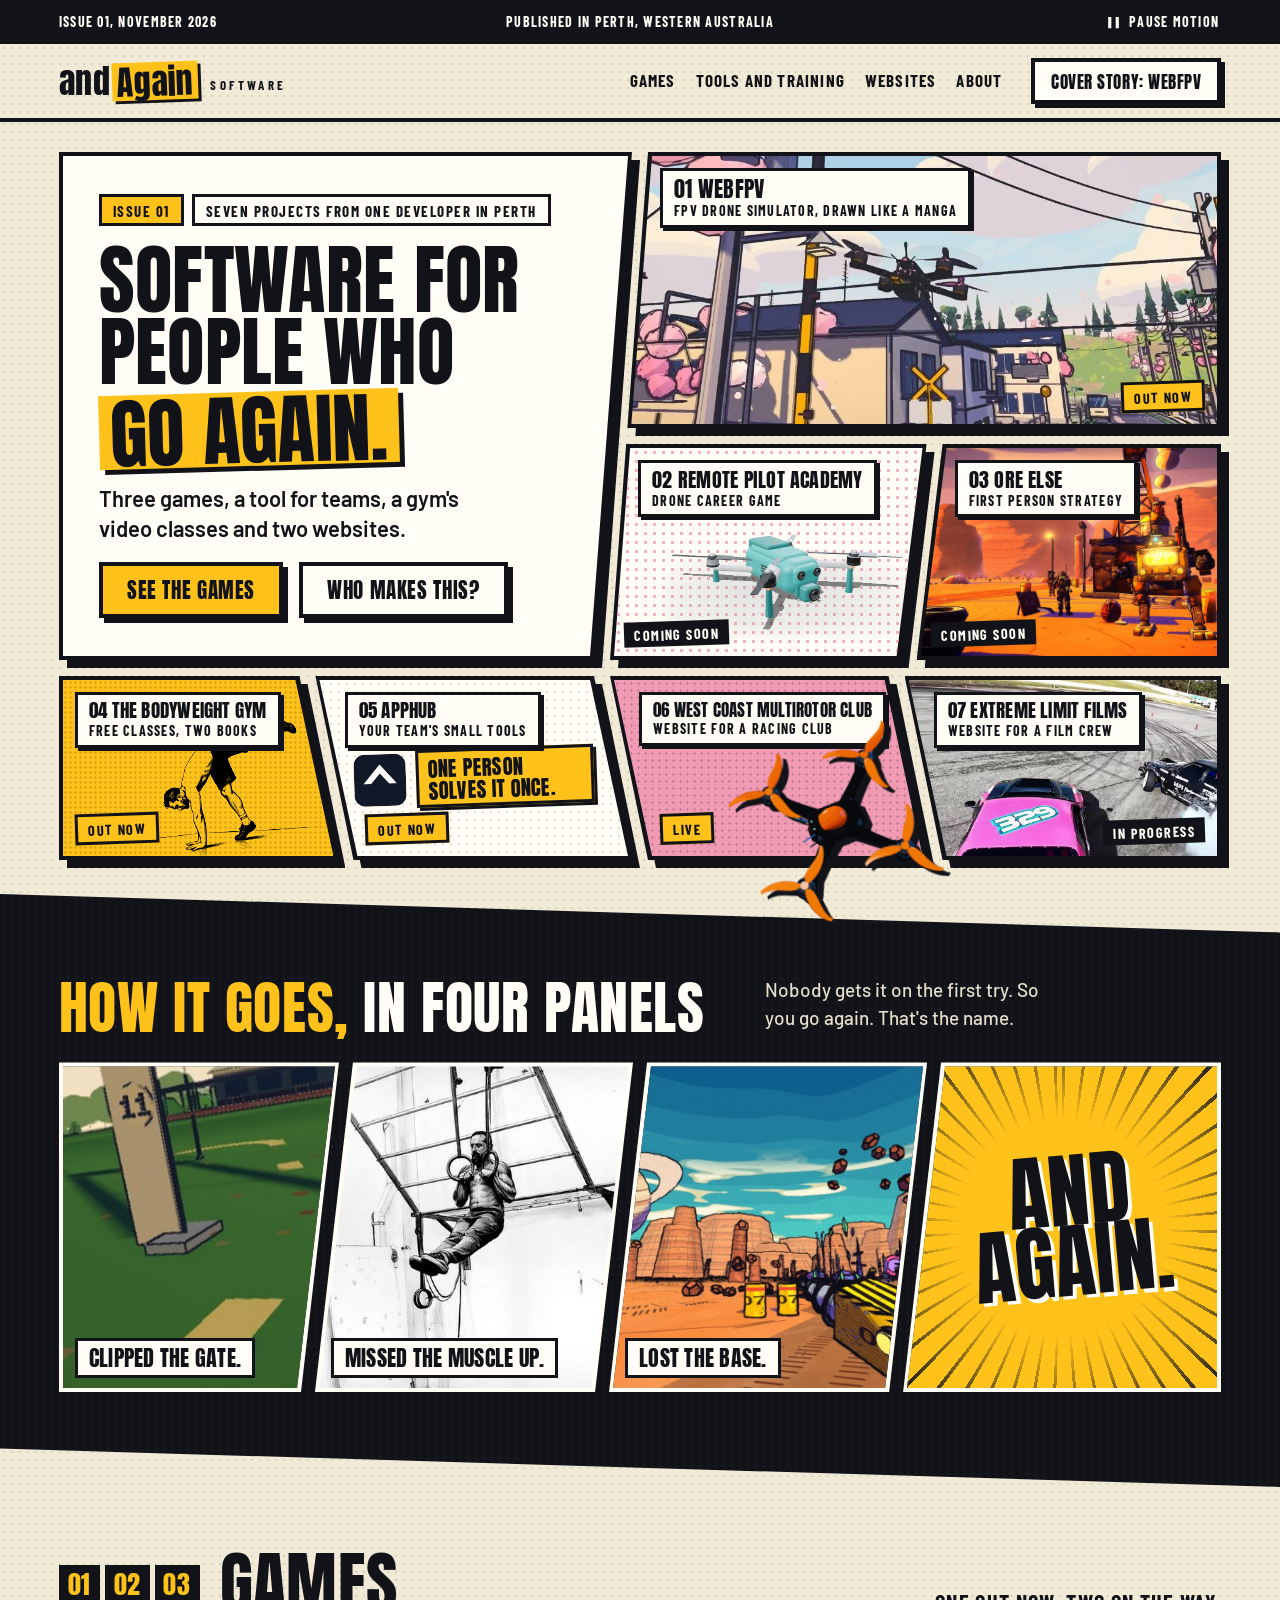
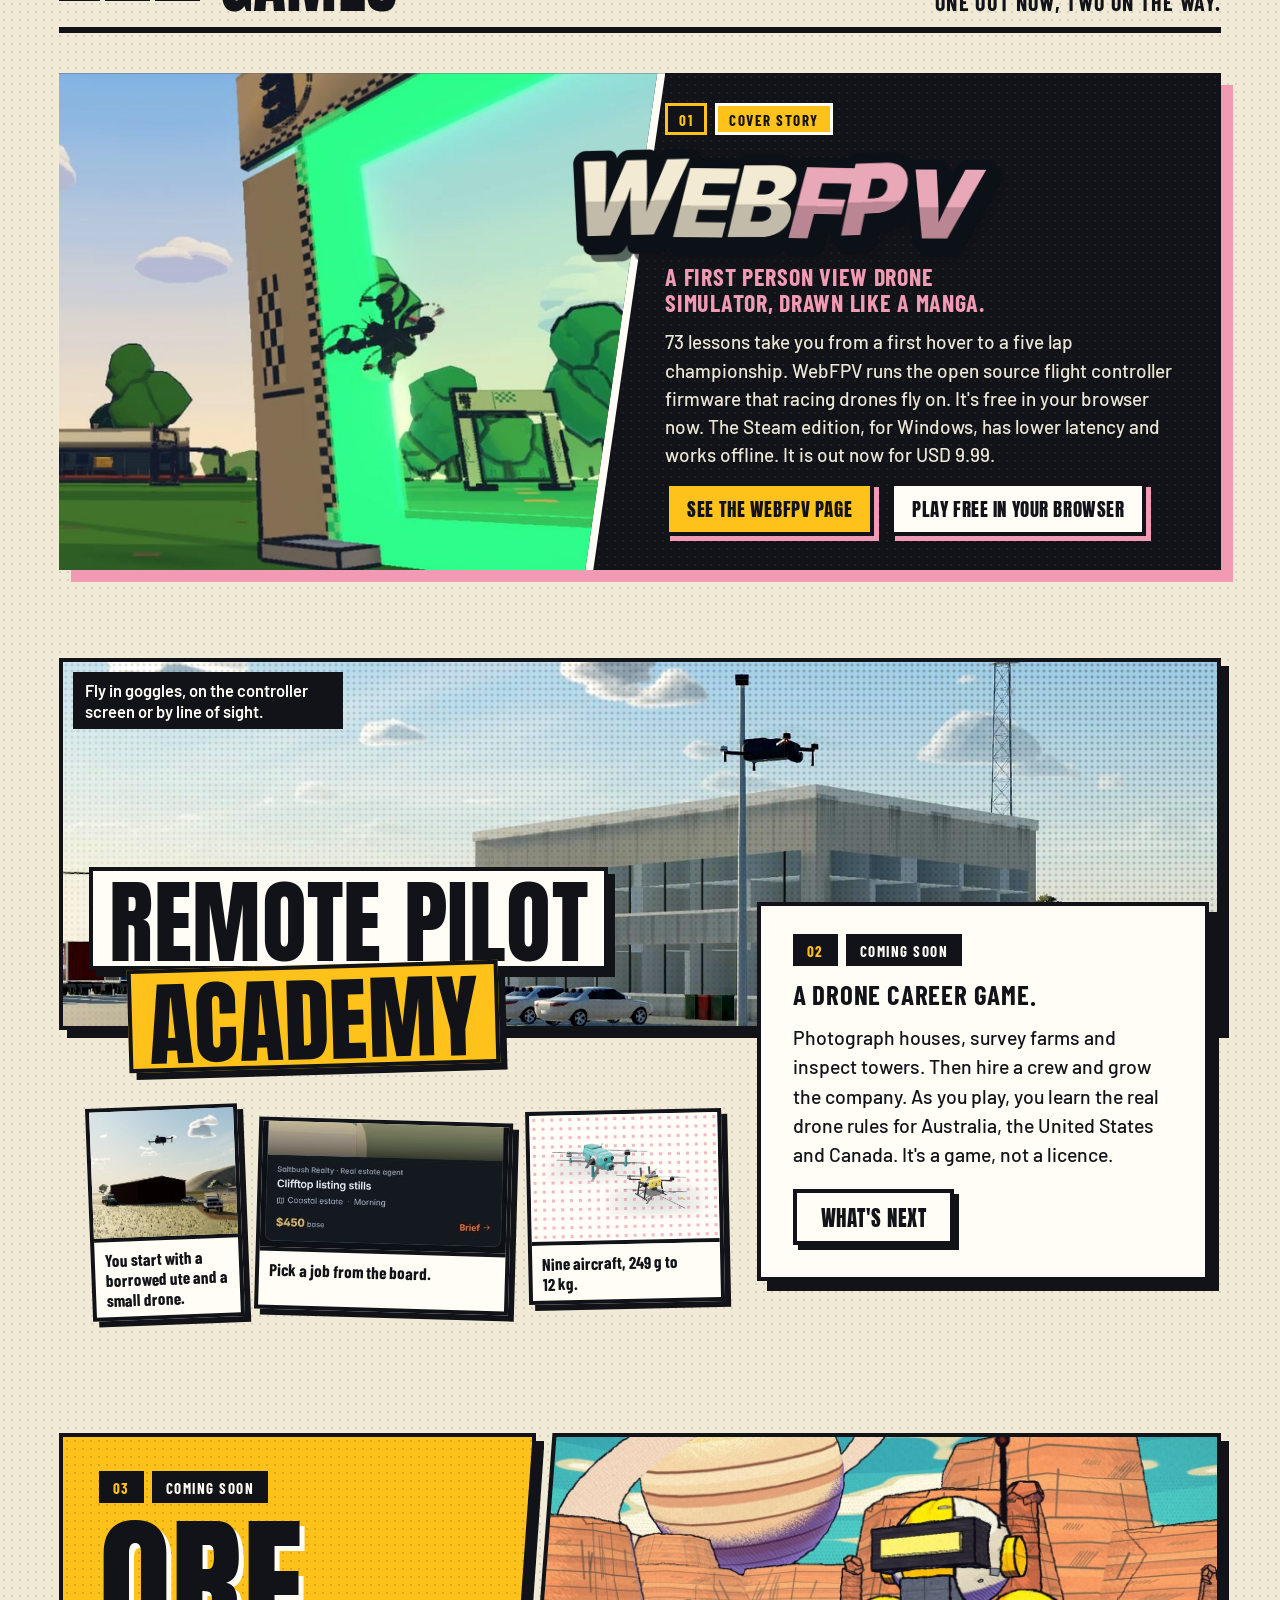
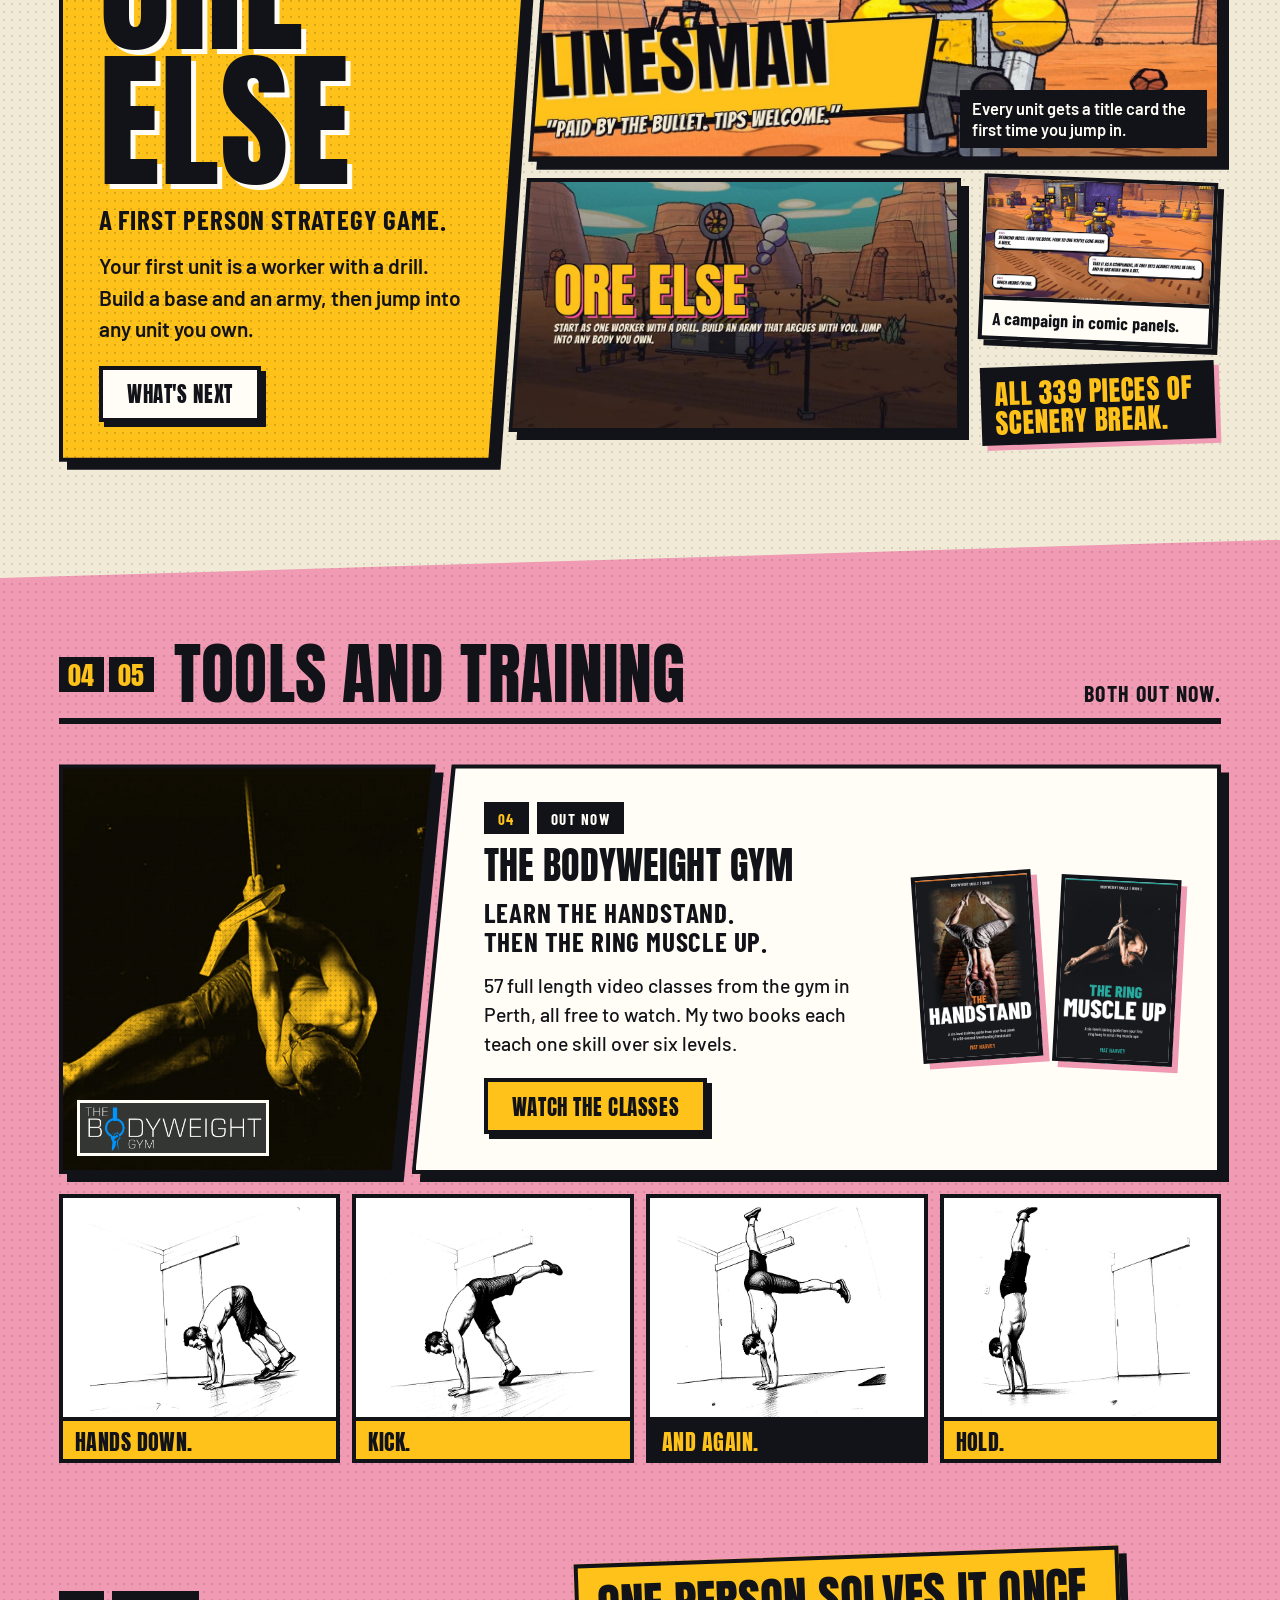
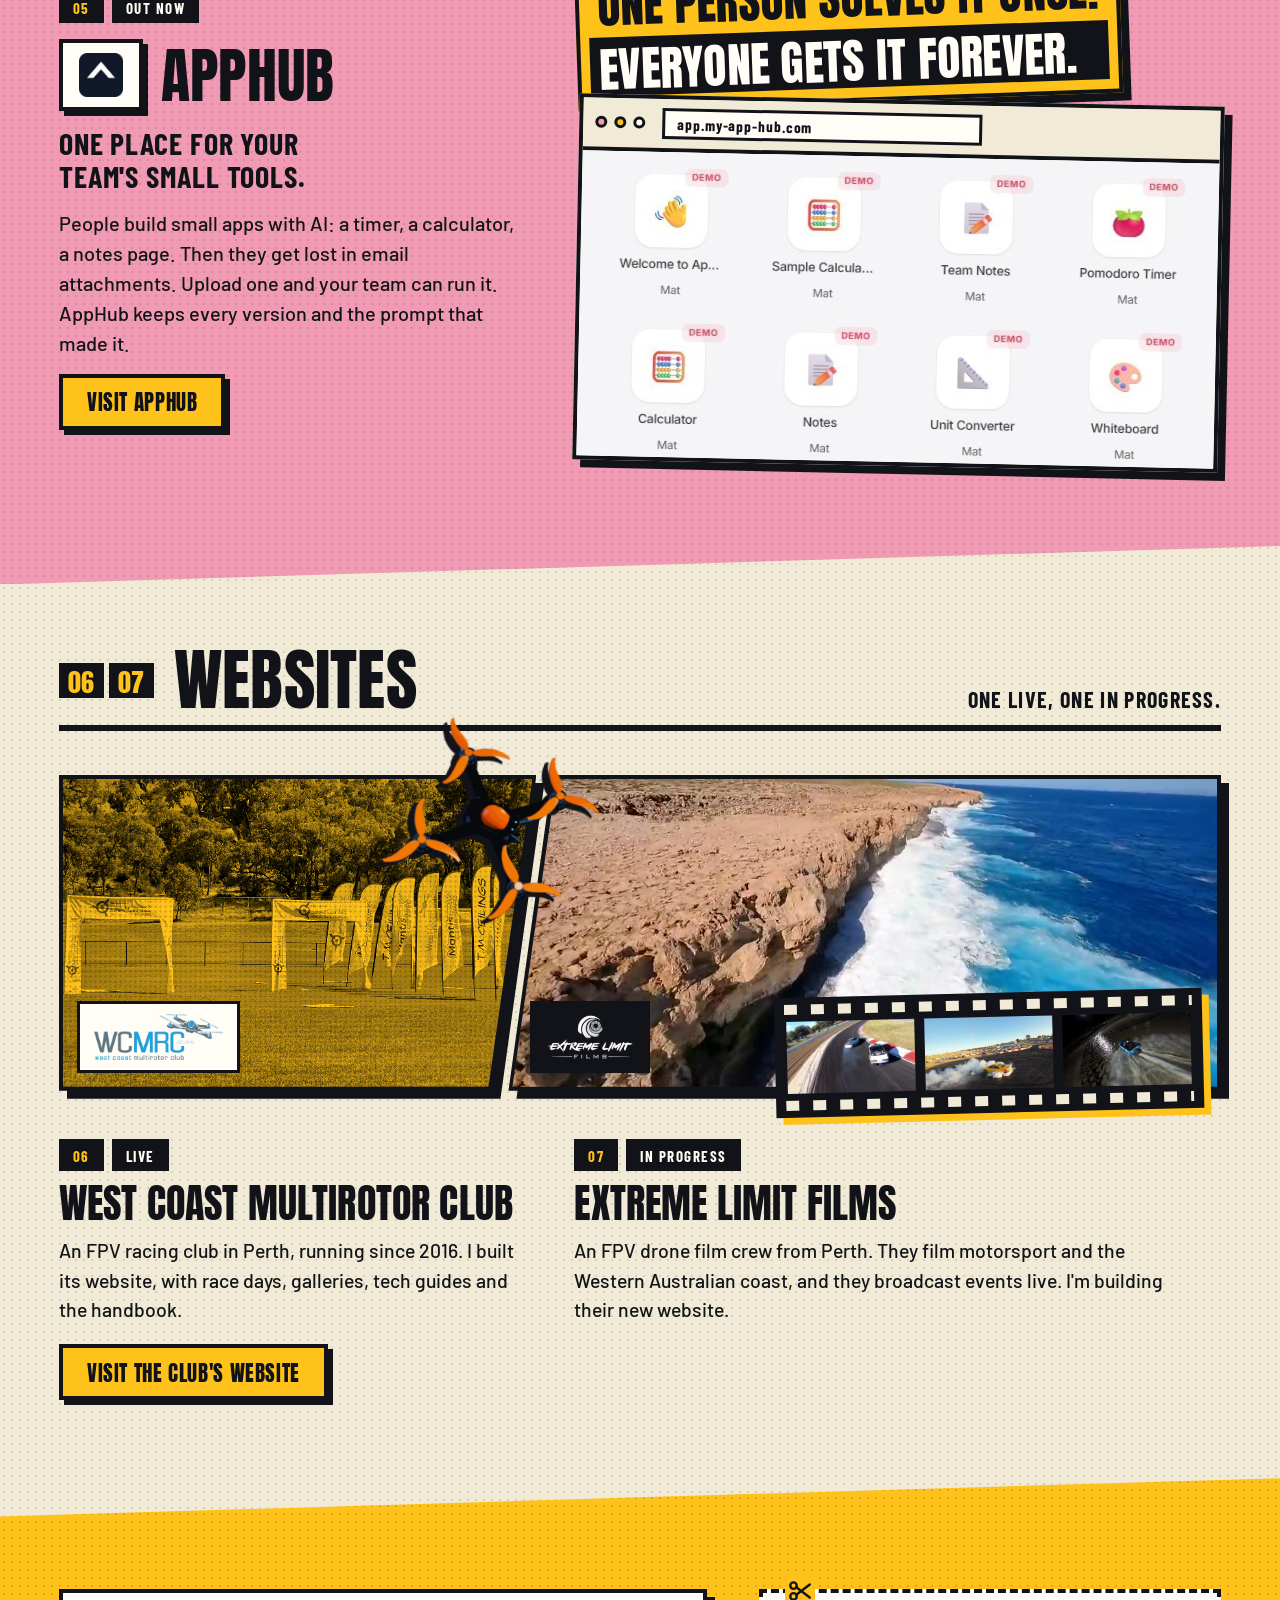
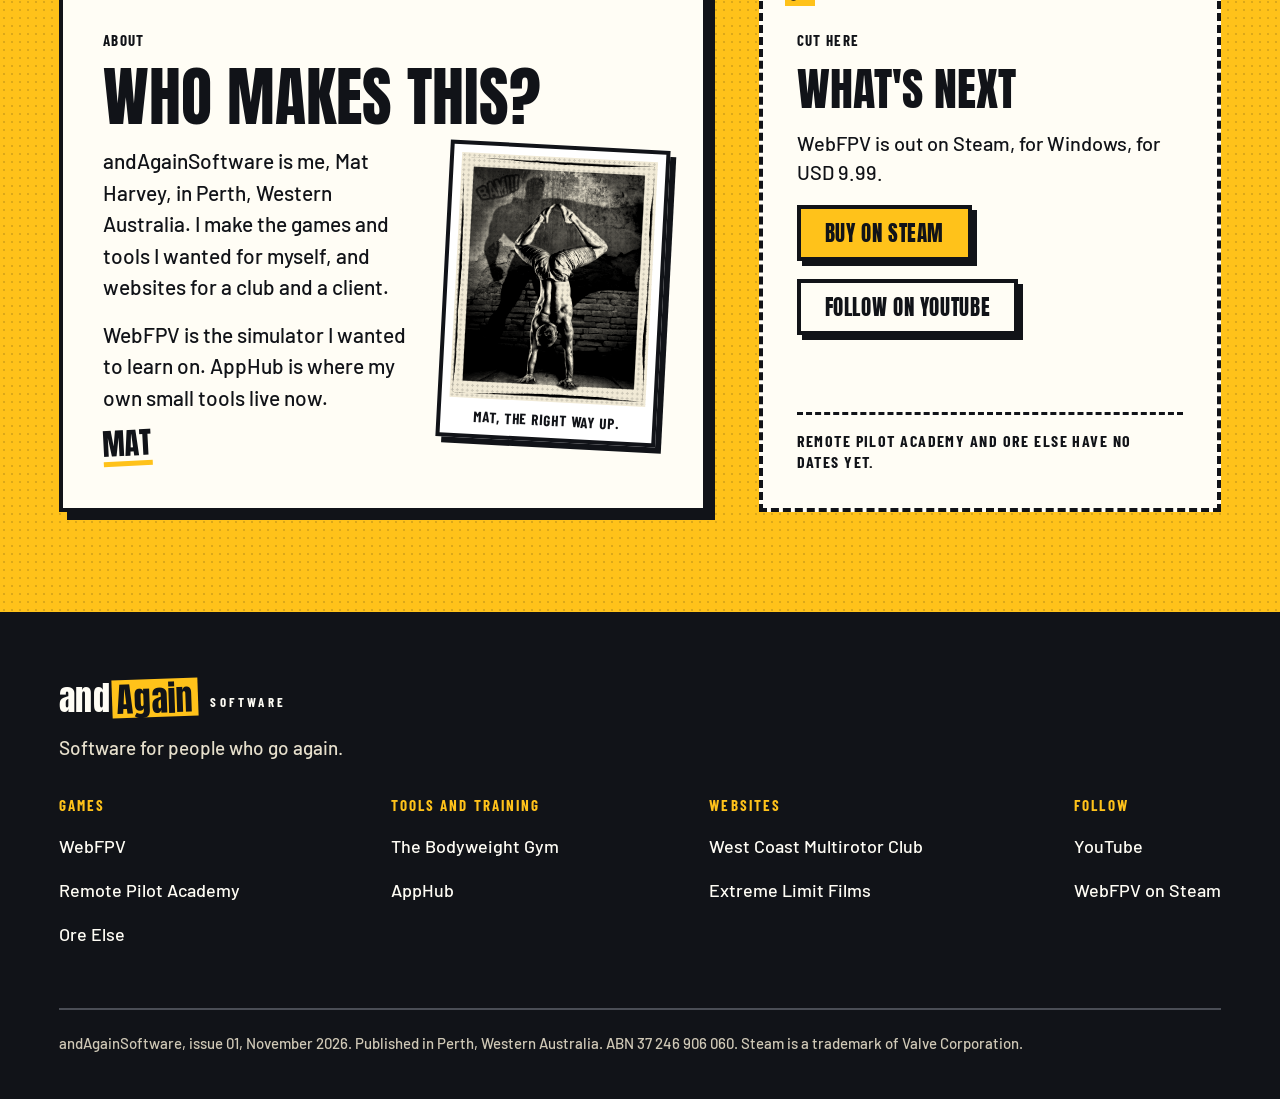
==== index.html @ c6b1ab49 "Build the publisher site: home and WebFPV pages Plain static HTML, CSS and JavaScript with no build " ====
<!doctype html>
<html lang="en-AU">
<head>
<meta charset="utf-8">
<meta name="viewport" content="width=device-width, initial-scale=1">
<title>andAgainSoftware: games, tools and websites from Perth</title>
<meta name="description" content="andAgainSoftware is Mat Harvey in Perth, Western Australia. Three games, a tool for teams, a gym's video classes and two websites. WebFPV is free in your browser and lands on Steam on 27 November.">
<meta name="theme-color" content="#111318">
<meta property="og:type" content="website">
<meta property="og:site_name" content="andAgainSoftware">
<meta property="og:title" content="andAgainSoftware: games, tools and websites from Perth">
<meta property="og:description" content="andAgainSoftware is Mat Harvey in Perth, Western Australia. Three games, a tool for teams, a gym's video classes and two websites. WebFPV is free in your browser and lands on Steam on 27 November.">
<meta property="og:url" content="https://mathew-harvey.github.io/andAgainSoftware/">
<meta property="og:image" content="https://mathew-harvey.github.io/andAgainSoftware/assets/og-home.jpg">
<meta name="twitter:card" content="summary_large_image">
<link rel="icon" href="favicon.png" type="image/png">
<link rel="apple-touch-icon" href="apple-touch-icon.png">
<link rel="preload" href="assets/fonts/anton-latin-400-normal.woff2" as="font" type="font/woff2" crossorigin>
<link rel="preload" href="assets/fonts/barlow-latin-500-normal.woff2" as="font" type="font/woff2" crossorigin>
<link rel="stylesheet" href="assets/css/fonts.css">
<link rel="stylesheet" href="assets/css/home.css">
</head>
<body>
<a class="skip" href="#main">Skip to the content</a>
<div class="ag" id="top" data-site>

<div class="ts">
  <div class="w ts-in">
    <span class="lab">Issue 01, November 2026</span>
    <span class="lab ts-mid">Published in Perth, Western Australia</span>
    <button type="button" class="mo lab" data-act="motion">
      <span class="sw" data-when="playing">
        <svg viewBox="0 0 16 16" aria-hidden="true"><path d="M4 2v12M12 2v12" fill="none" stroke="currentColor" stroke-width="3.4"></path></svg>
        <span>Pause motion</span>
      </span>
      <span class="sw" data-when="pausedNow" hidden>
        <svg viewBox="0 0 16 16" aria-hidden="true"><path d="M4 2l10 6-10 6z" fill="currentColor"></path></svg>
        <span>Play motion</span>
      </span>
    </button>
  </div>
</div>

<header class="nv">
  <div class="w nv-in">
    <a class="mark" href="#top" aria-label="andAgainSoftware, home"><b>and<i>Again</i></b><span>Software</span></a>
    <nav class="nv-l" aria-label="Main">
      <a href="#games">Games</a>
      <a href="#tools">Tools and training</a>
      <a href="#sites">Websites</a>
      <a href="#about">About</a>
    </nav>
    <a class="btn sm wh nv-wf" href="webfpv/"><span>Cover story<span class="lg">: WebFPV</span></span></a>
    <a class="btn sm wh nv-all" href="#cover">All seven</a>
  </div>
</header>

<main id="main">
<section class="cv" id="cover" aria-label="This issue">
  <div class="w">
    <div class="cv-g">
      <div class="pan plate cut-r">
        <div class="pan-c"><div class="pan-m">
          <div class="chips"><span class="chip y">Issue 01</span><span class="chip"><span class="lg-only">Seven projects from one developer in Perth</span><span class="sm-only">Seven projects, one developer</span></span></div>
          <h1>Software for people who <span class="hl">go again.</span></h1>
          <p class="sub">Three games, a tool for teams, a gym's video classes and two websites.</p>
          <div class="btns">
            <a class="btn" href="#games">See the games</a>
            <a class="btn wh" href="#about">Who makes this?</a>
          </div>
        </div></div>
      </div>

      <a class="pan cv-wf cut-l" href="#webfpv">
        <span class="pan-c"><span class="pan-m">
          <img class="kb" src="assets/media/wf-cover-town.jpg" alt="">
        </span>
        <span class="cap"><b>01 WebFPV</b><small>FPV drone simulator, drawn like a manga</small></span>
        <span class="tag y" data-t="cvTag">Free now</span></span>
      </a>

      <a class="pan cv-rpa cut-r cd" href="#rpa">
        <span class="pan-c"><span class="pan-m">
          <img src="assets/media/rpa-teal.png" alt="">
        </span>
        <span class="cap"><b>02 Remote Pilot Academy</b><small>Drone career game</small></span>
        <span class="tag">Coming soon</span></span>
      </a>

      <a class="pan cv-ore cut-l cd" href="#ore">
        <span class="pan-c"><span class="pan-m">
          <img class="kb" src="assets/media/ore-menu0.jpg" alt="">
        </span>
        <span class="cap"><b>03 Ore Else</b><small>First person strategy</small></span>
        <span class="tag">Coming soon</span></span>
      </a>

      <a class="pan cv-bwg cut-r2 cd" href="#bwg">
        <span class="pan-c"><span class="pan-m duo">
          <img src="assets/media/bwg-hl-03.jpg" alt="">
        </span>
        <span class="cap"><b>04 The Bodyweight Gym</b><small>Free classes, two books</small></span>
        <span class="tag y">Out now</span></span>
      </a>

      <a class="pan cv-app cut-lr2 cd" href="#apphub">
        <span class="pan-c"><span class="pan-m">
          <span class="cv-ah"><img src="assets/media/apphub-mark.png" alt=""><b>One person solves it once.</b></span>
        </span>
        <span class="cap"><b>05 AppHub</b><small>Your team's small tools</small></span>
        <span class="tag y">Out now</span></span>
      </a>

      <a class="pan cv-wc cut-lr2 cd" href="#wcmrc">
        <span class="pan-c"><span class="pan-m flat">
          <img src="assets/media/wcmrc-quad-cut.png" alt="">
        </span>
        <span class="cap"><b>06 West Coast Multirotor Club</b><small>Website for a racing club</small></span>
        <span class="tag y">Live</span></span>
        <img class="cv-pop" src="assets/media/wcmrc-quad-cut.png" alt="">
      </a>

      <a class="pan cv-elf cut-l2 cd" href="#elf">
        <span class="pan-c"><span class="pan-m">
          <img class="kb" src="assets/media/elf-d1wa.jpg" alt="" loading="lazy">
        </span>
        <span class="cap"><b>07 Extreme Limit Films</b><small>Website for a film crew</small></span>
        <span class="tag">In progress</span></span>
      </a>
    </div>
  </div>
</section>

<section class="aa band" aria-labelledby="h-again">
  <div class="w">
    <div class="aa-top">
      <h2 class="aa-h" id="h-again">How it goes, <small>in four panels</small></h2>
      <p>Nobody gets it on the first try. So you go again. That's the name.</p>
    </div>
    <div class="aa-g">
      <div class="pan cut-r"><span class="pan-c"><span class="pan-m"><img src="assets/media/wf-clip-gate.jpg" alt="A race gate post in WebFPV, seen from close up" loading="lazy"></span><span class="cap"><b>Clipped the gate.</b></span></span></div>
      <div class="pan cut-lr"><span class="pan-c"><span class="pan-m skc"><img src="assets/media/bwg-sk-ringmu2.jpg" alt="Pencil sketch of a man hanging low on gymnastic rings, short of the top of a muscle up" loading="lazy"></span><span class="cap"><b>Missed the muscle up.</b></span></span></div>
      <div class="pan cut-lr"><span class="pan-c"><span class="pan-m"><img src="assets/media/ore-collapse.jpg" alt="A tower breaking apart in Ore Else" loading="lazy"></span><span class="cap"><b>Lost the base.</b></span></span></div>
      <div class="pan cut-l"><span class="pan-c"><span class="pan-m"><span class="aa-big"><b>And<br>again.</b></span></span></span></div>
    </div>
  </div>
</section>

<section class="sec" aria-labelledby="h-games">
  <div class="w">
    <header class="sh" id="games">
      <span class="sh-n" aria-hidden="true"><i>01</i><i>02</i><i>03</i></span>
      <h2 id="h-games">Games</h2>
      <p>One out now, two on the way.</p>
    </header>

    <article class="wfp" id="webfpv">
      <div class="wfp-a">
        <div class="wfp-m">
          <video src="assets/media/wf-race2.mp4" poster="assets/media/wf-race2-poster.jpg" muted loop playsinline preload="none" aria-label="WebFPV footage: a quad races across a grass track and through a lit gate"></video>
        </div>
      </div>
      <div class="wfp-t">
        <div class="chips"><span class="chip n">01</span><span class="chip y">Cover story</span></div>
        <h3><img class="wf-lg" src="assets/media/wf-logo.png" alt="WebFPV"></h3>
        <p class="big">A first person view drone simulator, drawn like a manga.</p>
        <p>73&nbsp;lessons take you from a first hover to a five lap championship. WebFPV runs the open source flight controller firmware that racing drones fly on. It's free in your browser now. <span data-t="wfSteamLine">The Steam edition, for Windows, has lower latency and works offline. It comes out on 27&nbsp;November for USD&nbsp;9.99.</span></p>
        <div class="btns">
          <a class="btn" href="webfpv/">See the WebFPV page</a>
          <a class="btn wh" href="https://webfpv.org/" target="_blank" rel="noopener">Play free in your browser</a>
        </div>
      </div>
    </article>

    <article class="rp" id="rpa">
      <div class="pan rp-l"><span class="pan-c"><span class="pan-m"><img src="assets/media/rpa-site-lead.jpg" alt="Remote Pilot Academy: a drone hovers above a two storey depot, a row of parked cars and a line of shipping containers" loading="lazy"></span>
        <span class="say up w1">Fly in goggles, on the controller screen or by line of sight.</span></span>
        <h3 class="rp-n"><span>Remote Pilot</span> <span>Academy</span></h3>
      </div>
      <div class="rp-r">
        <div class="tpb">
          <div class="chips"><span class="chip n">02</span><span class="chip k">Coming soon</span></div>
          <p class="big">A drone career game.</p>
          <p>Photograph houses, survey farms and inspect towers. Then hire a crew and grow the company. As you play, you learn the real drone rules for Australia, the United States and Canada. It's a game, not a licence.</p>
          <div class="btns"><a class="btn wh" href="#next">What's next</a></div>
        </div>
        <div class="pols">
          <figure class="pol"><img src="assets/media/rpa-farm-p.jpg" alt="A small drone flies over a paddock towards a shed, a tractor and two utes" loading="lazy"><figcaption>You start with a borrowed ute and a small drone.</figcaption></figure>
          <figure class="pol wd"><img src="assets/media/rpa-job1.jpg" alt="A job card: clifftop listing stills for a real estate agent, 450 dollars" loading="lazy"><figcaption>Pick a job from the board.</figcaption></figure>
          <figure class="pol hg"><img src="assets/media/rpa-hangar.png" alt="Two of the game's aircraft: a small teal quad and a yellow wash quad" loading="lazy"><figcaption>Nine aircraft, 249&nbsp;g to 12&nbsp;kg.</figcaption></figure>
        </div>
      </div>
    </article>

    <article class="oe" id="ore">
      <div class="pan tp cut-r oe-n"><div class="pan-c"><div class="pan-m">
        <div class="chips"><span class="chip n">03</span><span class="chip k">Coming soon</span></div>
        <h3 class="nm"><span>Ore</span> <span>Else</span></h3>
        <p class="big">A first person strategy game.</p>
        <p>Your first unit is a worker with a drill. Build a base and an army, then jump into any unit you own.</p>
        <div class="btns"><a class="btn wh" href="#next">What's next</a></div>
      </div></div></div>
      <div class="oe-m">
        <div class="pan oe-l"><span class="pan-c"><span class="pan-m"><img src="assets/media/ore-linesman.jpg" alt="A title card for a unit called the Linesman: a yellow robot with a rifle. The card reads: paid by the bullet, tips welcome" loading="lazy"></span>
          <span class="say br w2">Every unit gets a title card the first time you jump in.</span></span></div>
        <div class="pan oe-v"><span class="pan-c"><span class="pan-m"><video src="assets/media/ore-loop.mp4" poster="assets/media/ore-loop-poster.jpg" muted loop playsinline preload="none" aria-label="Ore Else footage: a worker with a drill, a base under attack and a first person fight"></video></span></span></div>
        <div class="oe-x">
          <figure class="pol oe-p"><img src="assets/media/ore-story-c.jpg" alt="A story panel from Ore Else: two miners trade jokes in speech bubbles" loading="lazy"><figcaption>A campaign in comic panels.</figcaption></figure>
          <p class="oe-k">All 339 pieces of scenery break.</p>
        </div>
      </div>
    </article>
  </div>
</section>

<section class="sec pk band rv" aria-labelledby="h-tools">
  <div class="w">
    <header class="sh" id="tools">
      <span class="sh-n" aria-hidden="true"><i>04</i><i>05</i></span>
      <h2 id="h-tools">Tools and training</h2>
      <p>Both out now.</p>
    </header>

    <article class="sp bwg" id="bwg">
      <figure class="pan sp-a cut-r"><span class="pan-c"><span class="pan-m duo"><img src="assets/media/bwg-rope.jpg" alt="Mat Harvey upside down on a climbing rope, in black and white" loading="lazy"></span><span class="lgo raw"><img src="assets/media/bwg-logo.png" alt="The Bodyweight Gym logo"></span></span></figure>
      <div class="pan tp sp-b cut-l"><div class="pan-c"><div class="pan-m">
        <div class="tp-1">
          <div class="chips"><span class="chip n">04</span><span class="chip k">Out now</span></div>
          <h3 class="nm">The&nbsp;Bodyweight&nbsp;Gym</h3>
          <p class="big">Learn the handstand. Then the ring muscle up.</p>
          <p>57 full length video classes from the gym in Perth, all free to watch. My two books each teach one skill over six&nbsp;levels.</p>
          <div class="btns"><a class="btn" href="https://thebodyweightgym.org/" target="_blank" rel="noopener">Watch the classes</a></div>
        </div>
        <div class="tp-2">
          <span class="books">
            <img src="assets/media/bwg-book-hs.jpg" alt="Book cover: The Handstand, by Mat Harvey" loading="lazy">
            <img src="assets/media/bwg-book-mu.jpg" alt="Book cover: The Ring Muscle Up, by Mat Harvey" loading="lazy">
          </span>
        </div>
      </div></div></div>
      <div class="sk4 sp-c">
          <figure class="sk"><img src="assets/media/bwg-hl-01.jpg" alt="Pencil sketch: hands on the floor, ready to kick up" loading="lazy"><figcaption>Hands down.</figcaption></figure>
          <figure class="sk"><img src="assets/media/bwg-hl-03.jpg" alt="Pencil sketch: one leg kicks up" loading="lazy"><figcaption>Kick.</figcaption></figure>
          <figure class="sk"><img src="assets/media/bwg-hl-02.jpg" alt="Pencil sketch: nearly vertical, legs split" loading="lazy"><figcaption>And again.</figcaption></figure>
          <figure class="sk"><img src="assets/media/bwg-hl-04.jpg" alt="Pencil sketch: a straight handstand" loading="lazy"><figcaption>Hold.</figcaption></figure>
      </div>
    </article>

    <article class="ah2" id="apphub">
      <div class="ah2-t">
        <div class="chips"><span class="chip n">05</span><span class="chip k">Out now</span></div>
        <div class="nmrow"><span class="logo-w"><img src="assets/media/apphub-mark.png" alt=""></span><h3 class="nm">AppHub</h3></div>
        <p class="big">One place for your team's small tools.</p>
        <p>People build small apps with AI: a timer, a calculator, a notes page. Then they get lost in email attachments. Upload one and your team can run it. AppHub keeps every version and the prompt that made it.</p>
        <div class="btns"><a class="btn" href="https://my-app-hub.com/" target="_blank" rel="noopener">Visit AppHub</a></div>
      </div>
      <div class="ah2-a">
        <p class="brw-n"><span>One person solves it once.</span> <span>Everyone gets it forever.</span></p>
        <div class="brw">
          <div class="brw-bar" aria-hidden="true"><i></i><i></i><i></i><span>app.my-app-hub.com</span></div>
          <div class="brw-v"><img src="assets/media/apphub-grid8.jpg" alt="Eight AppHub demo apps, among them Team Notes, Pomodoro Timer, Calculator, Unit Converter and Whiteboard" loading="lazy"></div>
        </div>
      </div>
    </article>
  </div>
</section>

<section class="sec" aria-labelledby="h-sites">
  <div class="w">
    <header class="sh" id="sites">
      <span class="sh-n" aria-hidden="true"><i>06</i><i>07</i></span>
      <h2 id="h-sites">Websites</h2>
      <p>One live, one in progress.</p>
    </header>
    <div class="ws">
      <article class="ws-c" id="wcmrc">
        <div class="pan ws-ph cut-r"><span class="pan-c"><span class="pan-m duo"><img src="assets/media/wcmrc-gates.jpg" alt="Race gates and flags set up on the club's field" loading="lazy"></span>
          <span class="lgo"><img src="assets/media/wcmrc-logo.png" alt=""></span></span>
          <img class="ws-q" src="assets/media/wcmrc-quad-cut.png" alt="" loading="lazy">
        </div>
        <div class="chips"><span class="chip n">06</span><span class="chip k">Live</span></div>
        <h3 class="nm">West Coast Multirotor Club</h3>
        <p>An FPV racing club in Perth, running since 2016. I built its website, with race days, galleries, tech guides and the handbook.</p>
        <div class="btns"><a class="btn" href="https://westcoastmultirotors.com.au/" target="_blank" rel="noopener">Visit the club's website</a></div>
      </article>

      <article class="ws-e" id="elf">
        <div class="pan ws-lb cut-l"><span class="pan-c"><span class="pan-m"><video src="assets/media/elf-coast.mp4" poster="assets/media/elf-coast-poster.jpg" muted loop playsinline preload="none" aria-label="Drone film by Extreme Limit Films: cliffs and surf on the Western Australian coast"></video></span>
          <span class="lgo dk"><img src="assets/media/elf-logo.png" alt=""></span></span></div>
        <div class="reel">
          <img src="assets/media/elf-hero-drift.jpg" alt="Two drift cars sideways on a circuit, filmed from a drone" loading="lazy">
          <img src="assets/media/elf-skidfest.jpg" alt="A yellow car in a cloud of burnout smoke, filmed from a drone" loading="lazy">
          <img src="assets/media/elf-kraken.jpg" alt="A jet sprint boat in a tight channel" loading="lazy">
        </div>
        <div class="ws-et">
          <div>
            <div class="chips"><span class="chip n">07</span><span class="chip k">In progress</span></div>
            <h3 class="nm">Extreme Limit Films</h3>
          </div>
          <p>An FPV drone film crew from Perth. They film motorsport and the Western Australian coast, and they broadcast events live. I'm building their new website.</p>
        </div>
      </article>
    </div>
  </div>
</section>

<section class="lt" aria-labelledby="h-about">
  <div class="w lt-g" id="about" style="scroll-margin-top: 100px">
    <div class="box letter">
      <span class="lab">About</span>
      <h2 id="h-about">Who makes this?</h2>
      <div class="letter-t">
        <p>andAgainSoftware is me, Mat Harvey, in Perth, Western Australia. I make the games and tools I wanted for myself, and websites for a club and a client.</p>
        <p>WebFPV is the simulator I wanted to learn on. AppHub is where my own small tools live now.</p>
        <span class="sig">Mat</span>
      </div>
      <figure class="snap"><span class="duo pp"><img src="assets/media/bwg-mat.jpg" alt="Mat Harvey holding a handstand against a brick wall" loading="lazy"></span><figcaption>Mat, the right way up.</figcaption></figure>
    </div>
    <aside class="coupon" id="next" aria-labelledby="h-next">
      <svg class="sc" viewBox="0 0 24 24" aria-hidden="true"><g fill="none" stroke="#111318" stroke-width="2.2" stroke-linecap="round"><circle cx="6" cy="7" r="3"></circle><circle cx="6" cy="17" r="3"></circle><path d="M8.6 8.6 21 18M8.6 15.4 21 6"></path></g></svg>
      <span class="lab">Cut here</span>
      <h2 id="h-next">What's next</h2>
      <p data-t="nextUp">WebFPV lands on Steam on 27&nbsp;November, for USD&nbsp;9.99.</p>
      <a class="btn" href="https://store.steampowered.com/app/4944190/webFPV/" target="_blank" rel="noopener" data-t="steamLabel">Wishlist on Steam</a>
      <a class="btn wh" href="https://www.youtube.com/@andAgainFPV" target="_blank" rel="noopener">Follow on YouTube</a>
      <p class="nx lab">Remote Pilot Academy and Ore Else have no dates&nbsp;yet.</p>
    </aside>
  </div>
</section>
</main>

<footer class="fo">
  <div class="w">
    <div class="fo-g">
      <div>
        <a class="mark" href="#top" aria-label="andAgainSoftware, back to top"><b>and<i>Again</i></b><span>Software</span></a>
        <p class="fo-say">Software for people who go again.</p>
      </div>
      <div>
        <h3>Games</h3>
        <ul>
          <li><a href="#webfpv">WebFPV</a></li>
          <li><a href="#rpa">Remote Pilot Academy</a></li>
          <li><a href="#ore">Ore Else</a></li>
        </ul>
      </div>
      <div>
        <h3>Tools and training</h3>
        <ul>
          <li><a href="#bwg">The Bodyweight&nbsp;Gym</a></li>
          <li><a href="#apphub">AppHub</a></li>
        </ul>
      </div>
      <div>
        <h3>Websites</h3>
        <ul>
          <li><a href="#wcmrc">West Coast Multirotor Club</a></li>
          <li><a href="#elf">Extreme Limit Films</a></li>
        </ul>
      </div>
      <div>
        <h3>Follow</h3>
        <ul>
          <li><a href="https://www.youtube.com/@andAgainFPV" target="_blank" rel="noopener">YouTube</a></li>
          <li><a href="https://store.steampowered.com/app/4944190/webFPV/" target="_blank" rel="noopener">WebFPV on Steam</a></li>
        </ul>
      </div>
    </div>
    <p class="ind">andAgainSoftware, issue 01, November 2026. Published in Perth, Western Australia. ABN&nbsp;37&nbsp;246&nbsp;906&nbsp;060. Steam is a trademark of Valve&nbsp;Corporation.</p>
  </div>
</footer>

</div>
<script src="assets/js/site.js"></script>
</body>
</html>
---- assets/css/fonts.css ----
/* Anton, Barlow and Barlow Condensed, served from this site (no outside font host).
   Latin subset. SIL Open Font License 1.1: see ../fonts/OFL.txt. */
@font-face{font-family:'Anton';font-style:normal;font-weight:400;font-display:swap;src:url(../fonts/anton-latin-400-normal.woff2) format('woff2')}
@font-face{font-family:'Barlow';font-style:normal;font-weight:400;font-display:swap;src:url(../fonts/barlow-latin-400-normal.woff2) format('woff2')}
@font-face{font-family:'Barlow';font-style:normal;font-weight:500;font-display:swap;src:url(../fonts/barlow-latin-500-normal.woff2) format('woff2')}
@font-face{font-family:'Barlow';font-style:normal;font-weight:600;font-display:swap;src:url(../fonts/barlow-latin-600-normal.woff2) format('woff2')}
@font-face{font-family:'Barlow';font-style:normal;font-weight:700;font-display:swap;src:url(../fonts/barlow-latin-700-normal.woff2) format('woff2')}
@font-face{font-family:'Barlow Condensed';font-style:normal;font-weight:600;font-display:swap;src:url(../fonts/barlow-condensed-latin-600-normal.woff2) format('woff2')}
@font-face{font-family:'Barlow Condensed';font-style:normal;font-weight:700;font-display:swap;src:url(../fonts/barlow-condensed-latin-700-normal.woff2) format('woff2')}
---- assets/css/home.css ----
body{margin:0}
.ag{
  --paper:#f1ead6; --ink:#111318; --yel:#ffc21a; --pink:#f09ab3; --white:#fffdf5; --red:#b3321c;
  --pad:clamp(16px,4.6cqw,64px); --sl:38px; --cut:max(28px,3cqw); --fo:#1746d1;
  container-type:inline-size; position:relative; color:var(--ink);
  background-color:var(--paper);
  background-image:radial-gradient(rgba(17,19,24,.12) 1.1px,transparent 1.35px);
  background-size:8px 8px;
  font-family:'Barlow',system-ui,sans-serif; font-weight:500; font-size:18px; line-height:1.5;
  overflow-x:clip; -webkit-font-smoothing:antialiased; text-rendering:optimizeLegibility;
}
.ag *,.ag *::before,.ag *::after{box-sizing:border-box}
.ag img,.ag video{display:block;max-width:100%}
.ag h1,.ag h2,.ag h3,.ag h4,.ag p,.ag ul,.ag figure{margin:0;padding:0}
.ag ul{list-style:none}
.ag a{color:inherit}
.ag button{font:inherit;color:inherit;cursor:pointer}
.ag a:focus-visible,.ag button:focus-visible,.ag input:focus-visible{outline:3px solid var(--fo);outline-offset:3px}
.ag .w{max-width:1368px;margin:0 auto;padding-left:var(--pad);padding-right:var(--pad)}
.ag .lab{font-family:'Barlow Condensed','Arial Narrow',sans-serif;font-weight:700;text-transform:uppercase;letter-spacing:.09em;font-size:15px;line-height:1.2}
.ag .an{font-family:'Anton',Impact,'Arial Narrow',sans-serif;font-weight:400;text-transform:uppercase}

/* top strip and nav */
.ag .ts{background:var(--ink);color:var(--white);--fo:var(--yel)}
.ag .ts-in{display:grid;grid-template-columns:1fr auto 1fr;align-items:center;gap:16px;min-height:44px}
.ag .ts-in>:last-child{justify-self:end}
.ag .ts .lab{font-size:14px}
.ag .mo{display:inline-flex;align-items:center;gap:8px;min-height:44px;padding:0 2px;background:none;border:0;color:var(--white)}
.ag .mo svg{width:15px;height:15px}
.ag .mo:hover{color:var(--yel)}
.ag .nv{position:sticky;top:0;z-index:30;background-color:var(--paper);background-image:radial-gradient(rgba(17,19,24,.12) 1.1px,transparent 1.35px);background-size:8px 8px;border-bottom:4px solid var(--ink)}
.ag .nv-in{display:flex;align-items:center;gap:20px;min-height:74px}
.ag .mark{display:inline-flex;align-items:center;gap:9px;text-decoration:none;margin-right:auto;min-height:44px}
.ag .mark b{font-family:'Anton',Impact,sans-serif;font-weight:400;font-size:34px;line-height:1;letter-spacing:.01em;display:inline-flex;align-items:center}
.ag .mark b i{font-style:normal;background:var(--yel);color:var(--ink);padding:.1em .13em .02em;margin-left:.06em;transform:rotate(-2deg);box-shadow:3px 3px 0 var(--ink)}
.ag .mark span{font-family:'Barlow Condensed',sans-serif;font-weight:700;font-size:13px;letter-spacing:.26em;text-transform:uppercase;padding-top:9px;margin-left:4px}
.ag .nv-l{display:flex;gap:2px;align-items:center}
.ag .nv .btn .ph{display:none}
.ag .nv .nv-all{display:none}
.ag .nv-l a{display:inline-flex;align-items:center;min-height:44px;padding:0 13px;font-family:'Barlow Condensed',sans-serif;font-weight:700;font-size:17px;letter-spacing:.07em;text-transform:uppercase;text-decoration:none}
.ag .nv-l a:hover{background:var(--ink);color:var(--white)}

/* buttons */
.ag .btn{display:inline-flex;align-items:center;justify-content:center;gap:10px;min-height:56px;padding:2px 24px 0;border:4px solid var(--ink);background:var(--yel);color:var(--ink);font-family:'Anton',Impact,sans-serif;font-size:21px;line-height:1;text-transform:uppercase;letter-spacing:.03em;text-decoration:none;box-shadow:5px 5px 0 var(--ink);transition:transform .12s ease,box-shadow .12s ease}
.ag .btn:hover{transform:translate(-2px,-2px);box-shadow:7px 7px 0 var(--ink)}
.ag .btn:active{transform:translate(3px,3px);box-shadow:2px 2px 0 var(--ink)}
.ag .btn.wh{background:var(--white)}
.ag .btn.bk{background:var(--ink);color:var(--white);box-shadow:5px 5px 0 var(--pink)}
.ag .btn.bk:hover{box-shadow:7px 7px 0 var(--pink)}
.ag .btn.sm{min-height:46px;font-size:17px;padding:2px 16px 0;box-shadow:4px 4px 0 var(--ink)}
.ag .btns{display:flex;flex-wrap:wrap;gap:14px 16px}

/* panels with slanted gutters */
.ag .pan{position:relative;display:block;text-decoration:none;color:var(--ink);min-width:0;transition:transform .16s ease}
.ag .pan::before{content:"";position:absolute;inset:0;background:var(--shd,var(--ink));clip-path:var(--clip,none);transform:translate(8px,8px);transition:transform .16s ease}
.ag .pan-c,.ag .pan-m{display:block}
.ag .pan-c{position:relative;height:100%;padding:4px;background:var(--ink);clip-path:var(--clip,none)}
.ag .pan-m{position:relative;height:100%;overflow:hidden;background:#20242c;clip-path:var(--clip,none)}
.ag .pan-m>img,.ag .pan-m>video{position:absolute;inset:0;width:100%;height:100%;object-fit:cover;transition:transform .5s ease}
.ag a.pan:hover{transform:translate(-3px,-3px)}
.ag a.pan:hover::before{transform:translate(11px,11px)}
.ag a.pan:hover .pan-m>video,.ag a.pan:hover .pan-m>img.z{transform:scale(1.045)}
.ag .cut-r{--clip:polygon(0 0,100% 0,calc(100% - var(--sl)) 100%,0 100%)}
.ag .cut-l{--clip:polygon(var(--sl) 0,100% 0,100% 100%,0 100%);margin-left:calc(var(--sl) * -1)}
.ag .cut-lr{--clip:polygon(var(--sl) 0,100% 0,calc(100% - var(--sl)) 100%,0 100%);margin-left:calc(var(--sl) * -1)}
.ag .cut-la{--clip:polygon(var(--sl) 0,100% 0,100% 100%,calc(var(--sl) * .516) 100%);margin-left:calc(var(--sl) * -1)}
.ag .cut-lb{--clip:polygon(calc(var(--sl) * .484) 0,100% 0,100% 100%,0 100%);margin-left:calc(var(--sl) * -1)}
.ag .cut-r2{--clip:polygon(0 0,calc(100% - var(--sl)) 0,100% 100%,0 100%)}
.ag .cut-l2{--clip:polygon(0 0,100% 0,100% 100%,var(--sl) 100%);margin-left:calc(var(--sl) * -1)}
.ag .cut-lr2{--clip:polygon(0 0,calc(100% - var(--sl)) 0,100% 100%,var(--sl) 100%);margin-left:calc(var(--sl) * -1)}
.ag .cap{position:absolute;left:16px;top:16px;z-index:2;max-width:calc(100% - 40px);background:var(--white);color:var(--ink);border:3px solid var(--ink);padding:6px 11px 5px;box-shadow:3px 3px 0 var(--ink)}
.ag .cap b{display:block;font-family:'Anton',Impact,sans-serif;font-weight:400;font-size:22px;line-height:1.08;text-transform:uppercase;letter-spacing:.012em}
.ag .cap small{display:block;font-family:'Barlow Condensed',sans-serif;font-weight:700;font-size:14px;letter-spacing:.09em;text-transform:uppercase;line-height:1.2;margin-top:2px}
.ag .tag{position:absolute;right:16px;bottom:16px;z-index:2;background:var(--ink);color:var(--white);padding:5px 10px 3px;font-family:'Barlow Condensed',sans-serif;font-weight:700;font-size:14.5px;letter-spacing:.1em;text-transform:uppercase;line-height:1.2;transform:rotate(-2deg)}
.ag .tag.y{background:var(--yel);color:var(--ink);border:3px solid var(--ink)}
.ag .cut-l>.pan-c>.cap,.ag .cut-lr>.pan-c>.cap,.ag .cut-la>.pan-c>.cap{left:calc(var(--sl) + 12px)}
.ag .cut-lb>.pan-c>.cap{left:calc(var(--sl) * .5 + 14px)}
.ag .cut-r>.pan-c>.tag,.ag .cut-lr>.pan-c>.tag{right:calc(var(--sl) + 12px)}
.ag .say{position:absolute;left:14px;bottom:14px;z-index:2;max-width:min(calc(100% - 30px - var(--sl)),22em);background:var(--ink);color:var(--white);font-size:16.5px;font-weight:600;line-height:1.25;padding:8px 12px 8px;text-wrap:pretty}
.ag .say.tr{left:auto;bottom:auto;right:14px;top:14px}
.ag .say.up{bottom:auto;top:14px}
.ag .kb{animation:agpan 22s ease-in-out infinite alternate}
@keyframes agpan{
  from{transform:scale(1.05) translate(-1.2%,0)}
  to{transform:scale(1.16) translate(1.6%,-2%)}
}
.ag .hl{display:inline-block;background:var(--yel);padding:.04em .14em 0;margin-top:.06em;transform:rotate(-1.6deg);box-shadow:5px 5px 0 var(--ink)}

/* cover */
.ag .cv{padding-top:30px;padding-bottom:34px}
.ag .cv-g{display:grid;grid-template-columns:repeat(12,minmax(0,1fr));grid-template-rows:minmax(276px,auto) minmax(216px,auto) 184px;gap:16px}
.ag .plate{grid-column:1/7;grid-row:1/3}
.ag .plate .pan-m{background:var(--white);padding:30px calc(var(--sl) + 22px) 30px 36px;display:flex;flex-direction:column;justify-content:center;align-items:flex-start;gap:18px}
.ag .plate h1{font-family:'Anton',Impact,sans-serif;font-weight:400;text-transform:uppercase;font-size:clamp(44px,6cqw,86px);line-height:.93;letter-spacing:.004em}
.ag .plate .sub{font-size:22px;font-weight:600;line-height:1.36;max-width:21em;text-wrap:balance}
.ag .cv-wf{grid-column:7/13;grid-row:1}
.ag .cv-g>.cv-wf{margin-left:calc(var(--sl) * -.543);--clip:polygon(calc(var(--sl) * .543) 0,100% 0,100% 100%,0 100%)}
.ag .cv-g>.cv-wf>.pan-c>.cap{left:calc(var(--sl) * .543 + 12px)}
.ag .cv-rpa{grid-column:7/10;grid-row:2}
.ag .cv-g>.cv-rpa{margin-left:calc(var(--sl) * -1);--clip:polygon(calc(var(--sl) * .425) 0,100% 0,calc(100% - 26px) 100%,0 100%)}
.ag .cv-g>.cv-rpa>.pan-c>.cap{left:calc(var(--sl) * .425 + 12px)}
.ag .cv-ore{grid-column:10/13;grid-row:2}
.ag .cv-g>.cv-ore{margin-left:-26px;--clip:polygon(26px 0,100% 0,100% 100%,0 100%)}
.ag .cv-g>.cv-ore>.pan-c>.cap{left:38px}
.ag .cv-bwg{grid-column:1/4;grid-row:3}
.ag .cv-app{grid-column:4/7;grid-row:3}
.ag .cv-wc{grid-column:7/10;grid-row:3}
.ag .cv-elf{grid-column:10/13;grid-row:3}
.ag .cv-elf .pan-m>img{object-position:38% 100%}
.ag .cv-app .pan-m{background-color:var(--white);background-image:radial-gradient(rgba(17,19,24,.13) 1.1px,transparent 1.35px);background-size:8px 8px}
.ag .cv-ah{position:absolute;left:calc(var(--sl) * .5 + 16px);top:68px;display:flex;align-items:center;gap:10px;transform:rotate(-2deg)}
.ag .cv-ah img{width:52px;height:52px;flex:none;border-radius:11px}
.ag .cv-ah b{max-width:8.6em;font-family:'Anton',Impact,sans-serif;font-weight:400;font-size:clamp(16px,1.62cqw,23px);line-height:1.06;text-transform:uppercase;letter-spacing:.01em;background:var(--yel);border:3px solid var(--ink);padding:6px 9px 2px;box-shadow:3px 3px 0 var(--ink);text-wrap:balance}
.ag .cv-rpa .pan-m{background-color:var(--white);background-image:radial-gradient(rgba(240,154,179,.75) 1.5px,transparent 1.8px);background-size:9px 9px}
.ag .cv-rpa .pan-m>img{inset:auto 0 3% auto;width:88%;height:auto;object-fit:contain}
.ag .cv-rpa>.pan-c>.tag,.ag .cv-ore>.pan-c>.tag{right:auto;left:14px;bottom:14px}
.ag .cv-bwg .pan-m>img{object-fit:contain;object-position:92% 50%;transform:scale(1.2);transform-origin:80% 60%}
.ag .cv-bwg>.pan-c>.tag{right:auto;left:16px}
.ag .pan-m.flat{background-color:var(--pink);background-image:radial-gradient(rgba(17,19,24,.2) 1.1px,transparent 1.4px);background-size:7px 7px}
.ag .pan-m.flat>img{display:none;inset:auto;right:6%;bottom:-14%;width:auto;height:112%;object-fit:contain;transform:rotate(-9deg);filter:drop-shadow(5px 5px 0 var(--ink))}
.ag .cv-wc{z-index:3}
.ag .cv-pop{position:absolute;z-index:3;right:-3%;bottom:-33%;height:104%;width:auto;transform:rotate(-9deg);filter:drop-shadow(6px 6px 0 var(--ink));pointer-events:none}
.ag .cv-wc>.pan-c>.tag,.ag .cv-app>.pan-c>.tag{right:auto;left:calc(var(--sl) + 12px)}
.ag .cv-bwg .cap b,.ag .cv-app .cap b,.ag .cv-wc .cap b,.ag .cv-elf .cap b{font-size:18.5px}
.ag .cv-rpa .cap b,.ag .cv-ore .cap b{font-size:20px}
.ag .cv-wc .cap b{font-size:17px}
.ag .cut-lr2>.pan-c>.cap,.ag .cut-l2>.pan-c>.cap{left:calc(var(--sl) * .4 + 14px)}

/* real world photos get one print treatment: one ink on a flat ground, with a dot screen */
.ag .duo{background:var(--yel);isolation:isolate}
.ag .duo.pk{background:var(--pink)}
.ag .duo.pp{background:var(--paper)}
.ag .duo>img{filter:grayscale(1) contrast(1.22) brightness(1.1);mix-blend-mode:multiply}
.ag .duo.pk>img{filter:grayscale(1) contrast(1.75) brightness(1.3)}
.ag .duo::after{content:"";position:absolute;inset:0;z-index:1;background-image:radial-gradient(rgba(17,19,24,.16) 1px,transparent 1.3px);background-size:5px 5px;mix-blend-mode:multiply;pointer-events:none}

/* slanted colour bands */
.ag .band{position:relative;clip-path:polygon(0 0,100% var(--cut),100% 100%,0 calc(100% - var(--cut)))}
.ag .band.rv{clip-path:polygon(0 var(--cut),100% 0,100% calc(100% - var(--cut)),0 100%)}

/* and again */
.ag .aa{background-color:var(--ink);background-image:radial-gradient(rgba(255,253,245,.05) 1.1px,transparent 1.35px);background-size:8px 8px;color:var(--white);--fo:var(--yel);padding:calc(44px + var(--cut)) 0 calc(56px + var(--cut))}
.ag .aa-top{display:flex;align-items:flex-end;justify-content:space-between;gap:12px 44px;flex-wrap:wrap;margin-bottom:26px}
.ag .aa-h{font-family:'Anton',Impact,sans-serif;font-weight:400;font-size:clamp(32px,4.5cqw,64px);line-height:1;text-transform:uppercase;color:var(--yel);letter-spacing:.01em}
.ag .aa-h small{font:inherit;color:var(--white)}
.ag .aa-top p{font-size:19px;line-height:1.45;max-width:24em;color:#e6dfcc;padding-bottom:5px;text-wrap:balance}
.ag .aa-g{display:grid;grid-template-columns:repeat(4,minmax(0,1fr));gap:14px}
.ag .aa-g .pan{height:330px}
.ag .aa .pan::before{display:none}
.ag .aa .pan-c{background:var(--white)}
.ag .aa .pan-m.skc{background:#fff}
.ag .aa .pan-m.skc>img{object-position:50% 50%;transform:scale(1.14)}
.ag .aa-g .pan:first-child .pan-m>img{transform:scale(1.5);transform-origin:34% 30%}
.ag .aa .pan>.pan-c>.cap{left:16px;top:auto;bottom:14px;max-width:calc(100% - var(--sl) - 30px);box-shadow:none}
.ag .aa .cap b{font-size:clamp(18px,1.68cqw,24px);text-wrap:balance}
.ag .aa .cap{max-width:calc(100% - 30px)}
.ag .aa-big{position:absolute;inset:0;background:var(--yel);color:var(--ink);display:flex;align-items:center;justify-content:center;overflow:hidden}
.ag .aa-big::before{content:"";position:absolute;inset:-60%;background:repeating-conic-gradient(from 0deg,rgba(17,19,24,.9) 0deg 1.1deg,transparent 1.1deg 7deg);-webkit-mask-image:radial-gradient(closest-side,transparent 30%,#000 62%);mask-image:radial-gradient(closest-side,transparent 30%,#000 62%);animation:agspin 60s linear infinite}
.ag .aa-big b{position:relative;font-family:'Anton',Impact,sans-serif;font-weight:400;font-size:clamp(48px,6.4cqw,96px);line-height:.86;text-transform:uppercase;text-align:center;transform:rotate(-5deg);text-shadow:4px 4px 0 var(--white);padding-left:calc(var(--sl) * .5)}
@keyframes agspin{
  to{transform:rotate(360deg)}
}

/* sections */
.ag .sec{padding:64px 0 78px;position:relative}
.ag .sec.pk{background-color:var(--pink);background-image:radial-gradient(rgba(17,19,24,.12) 1.1px,transparent 1.35px);background-size:8px 8px;padding:calc(64px + var(--cut)) 0 calc(80px + var(--cut))}
.ag .sh{display:flex;align-items:baseline;gap:8px 20px;flex-wrap:wrap;border-bottom:6px solid var(--ink);padding-bottom:12px;margin-bottom:40px;scroll-margin-top:96px}
.ag .sh-n{display:flex;gap:5px;align-self:center}
.ag .sh-n i{font-style:normal;font-family:'Anton',Impact,sans-serif;font-size:clamp(17px,2cqw,27px);line-height:1;background:var(--ink);color:var(--yel);padding:.26em .34em .12em;letter-spacing:.03em}
.ag .chip.n{background:var(--ink);color:var(--yel);border-color:var(--ink)}
.ag .wfp .chip.n{border-color:var(--yel)}
.ag .sh h2{font-family:'Anton',Impact,sans-serif;font-weight:400;text-transform:uppercase;font-size:clamp(40px,5.3cqw,76px);line-height:.94;letter-spacing:.004em}
.ag .sh p{margin-left:auto;font-family:'Barlow Condensed',sans-serif;font-weight:700;font-size:22px;line-height:1.15;text-transform:uppercase;letter-spacing:.06em}
.ag h3.nm{font-family:'Anton',Impact,sans-serif;font-weight:400;text-transform:uppercase;font-size:clamp(38px,4.7cqw,68px);line-height:.95;letter-spacing:.004em}
.ag .big{font-family:'Barlow Condensed',sans-serif;font-weight:700;font-size:30px;line-height:1.08;text-transform:uppercase;letter-spacing:.03em;text-wrap:balance}
.ag .letter-t p{text-wrap:pretty}
.ag .chips{display:flex;gap:8px;flex-wrap:wrap}
.ag .chip{font-family:'Barlow Condensed',sans-serif;font-weight:700;font-size:15px;letter-spacing:.1em;text-transform:uppercase;line-height:1.2;border:3px solid var(--ink);padding:5px 11px 3px;background:var(--white);color:var(--ink)}
.ag .chip.y{background:var(--yel)}
.ag .chip.k{background:var(--ink);color:var(--white)}
.ag .box{position:relative;border:4px solid var(--ink);background:var(--white);box-shadow:8px 8px 0 var(--ink)}
.ag .fig{aspect-ratio:16/9;overflow:hidden;background:#20242c}
.ag .fig>img,.ag .fig>video{position:absolute;inset:0;width:100%;height:100%;object-fit:cover}

/* the WebFPV feature: the picture bleeds to the card's edge behind a slanted gutter */
.ag .wfp{position:relative;display:grid;grid-template-columns:minmax(0,12fr) minmax(0,11fr);min-height:440px;background-color:var(--ink);background-image:radial-gradient(rgba(255,253,245,.055) 1.1px,transparent 1.35px);background-size:8px 8px;color:var(--white);box-shadow:12px 12px 0 var(--pink);--fo:var(--yel);scroll-margin-top:100px}
.ag .wfp-a{position:relative;min-width:0;background:var(--white);clip-path:polygon(0 0,100% 0,calc(100% - 72px) 100%,0 100%)}
.ag .wfp-m{position:absolute;inset:0;overflow:hidden;background:#20242c;clip-path:polygon(0 0,calc(100% - 8px) 0,calc(100% - 80px) 100%,0 100%)}
.ag .wfp-m>video{position:absolute;inset:0;width:100%;height:100%;object-fit:cover;object-position:76% 50%;transform:scale(1.2);transform-origin:72% 100%}
.ag .wfp-t{position:relative;z-index:2;min-width:0;display:flex;flex-direction:column;gap:13px;align-items:flex-start;justify-content:center;padding:30px 40px 34px 0}
.ag .wfp .chip{border-color:var(--white)}
.ag .wfp .chip.k{background:var(--ink)}
.ag .wf-lg{display:block;width:min(430px,96%);max-width:none;height:auto;margin:0 0 -6px -92px;filter:drop-shadow(7px 7px 0 rgba(17,19,24,.6))}
.ag .wfp .big{color:var(--pink);font-size:24px}
.ag .wfp-t>p:not(.big){font-size:19px;line-height:1.48;max-width:30em;color:#ece6d6;text-wrap:pretty}
.ag .wfp .btn{box-shadow:5px 5px 0 var(--pink);font-size:19px;padding:2px 18px 0;min-height:54px}
.ag .wfp .btn:hover{box-shadow:7px 7px 0 var(--pink)}

/* a project as a comic spread: a lead panel, a title plate, and a row of small panels */
.ag .sp{display:grid;grid-template-columns:repeat(12,minmax(0,1fr));gap:20px 16px;--sl:40px;margin-top:88px;scroll-margin-top:100px}
.ag .sp>.pan{min-width:0}
.ag .tp .pan-m{background:var(--white);display:flex;flex-direction:column;justify-content:center;align-items:flex-start;gap:14px;padding:30px 34px 32px}
.ag .tp.cut-l .pan-m{padding-left:calc(var(--sl) + 28px)}
.ag .tp.cut-r .pan-m{padding-right:calc(var(--sl) + 24px)}
.ag .tp h3.nm{font-size:clamp(34px,3.9cqw,56px)}
.ag .tp .big{font-size:27px}
.ag .tp p:not(.big){font-size:19.5px;line-height:1.5;max-width:30em;text-wrap:pretty}
.ag .tp .btns{padding-top:6px}
.ag .sp-a{grid-column:1/8;grid-row:1;height:476px}
.ag .sp-b{grid-column:8/13;grid-row:1}
.ag .sp-c{grid-column:1/5;height:258px}
.ag .sp-d{grid-column:5/9}
.ag .sp-a .pan-m>img{object-position:50% 40%}
.ag .pan-m.ln>img{object-position:0 82%}
.ag .say.br{left:auto;right:14px}

/* title cards and polaroids that sit on top of a picture */
.ag .tpb{background:var(--white);border:4px solid var(--ink);box-shadow:10px 10px 0 var(--ink);padding:28px 32px 32px;display:flex;flex-direction:column;gap:14px;align-items:flex-start}
.ag .tpb h3.nm{font-size:clamp(34px,3.9cqw,56px)}
.ag .tpb .big{font-size:27px}
.ag .tpb p:not(.big){font-size:19.5px;line-height:1.5;max-width:30em;text-wrap:pretty}
.ag .tpb .btns{padding-top:6px}
.ag .pol{margin:0;background:var(--white);border:4px solid var(--ink);box-shadow:6px 6px 0 var(--ink)}
.ag .pol img{width:100%;aspect-ratio:10/9;object-fit:cover;border-bottom:4px solid var(--ink)}
.ag .pol figcaption{font-family:'Barlow Condensed',sans-serif;font-weight:700;font-size:17.5px;line-height:1.18;padding:8px 10px 7px}
.ag .pol.hg img{object-fit:contain;padding:10px 8px;background-color:var(--white);background-image:radial-gradient(rgba(240,154,179,.7) 1.5px,transparent 1.8px);background-size:9px 9px}

/* Remote Pilot Academy: the name on two slabs across one wide picture, the title card hung from its lower right, three polaroids under the name */
.ag .rp{margin-top:88px;scroll-margin-top:100px}
.ag .rp-l{height:372px}
.ag .rp-l .pan-m>img{object-position:62% 40%;transform:scale(1.3);transform-origin:66% 22%;filter:contrast(1.1) saturate(1.3)}
.ag .rp-l .pan-m::after{content:"";position:absolute;inset:0;z-index:1;pointer-events:none;background-image:radial-gradient(rgba(17,19,24,.3) 1.3px,transparent 1.75px);background-size:6px 6px;-webkit-mask-image:linear-gradient(200deg,#000 0,rgba(0,0,0,.6) 30%,rgba(0,0,0,.22) 70%,rgba(0,0,0,.12) 100%);mask-image:linear-gradient(200deg,#000 0,rgba(0,0,0,.6) 30%,rgba(0,0,0,.22) 70%,rgba(0,0,0,.12) 100%)}
.ag .rp-n{position:absolute;z-index:3;left:30px;bottom:-38px;display:flex;flex-direction:column;align-items:flex-start;font-family:'Anton',Impact,sans-serif;font-weight:400;text-transform:uppercase;font-size:clamp(44px,7.2cqw,104px);line-height:.92;letter-spacing:.004em}
.ag .rp-n span{display:block;background:var(--white);border:4px solid var(--ink);padding:.1em .18em .01em;box-shadow:7px 7px 0 var(--ink)}
.ag .rp-n span+span{background:var(--yel);margin:-5px 0 0 .42em;transform:rotate(-1.6deg)}
.ag .rp-r{position:relative;z-index:2;display:grid;grid-template-columns:minmax(0,7fr) minmax(0,5fr);gap:34px;align-items:start;margin:0 12px 0 30px}
.ag .rp-r .tpb{grid-column:2;grid-row:1;margin-top:-128px}
.ag .pols{grid-column:1;grid-row:1;display:flex;gap:16px;align-items:flex-start;margin-top:76px;padding-bottom:10px}
.ag .pols .pol{flex:1 1 0;min-width:0;transform:rotate(-2.2deg)}
.ag .pols .pol:nth-child(2){transform:rotate(1.6deg) translateY(14px)}
.ag .pols .pol.hg{flex:1.3 1 0;transform:rotate(-1.2deg) translateY(4px)}
.ag .pols .pol.wd{flex:1.7 1 0}
.ag .pols .pol.wd img{aspect-ratio:17/9;object-position:50% 100%}
.ag .pols .pol.hg img{aspect-ratio:13/9}
.ag .pols .pol figcaption{min-height:3.2em;font-size:17px}
.ag .say.w1{max-width:16.4em}
.ag .say.w2{max-width:15em}

/* Ore Else: a split page. The name at poster size on a yellow plate, the pictures across the slanted gutter */
.ag .oe{margin-top:104px;scroll-margin-top:100px;display:grid;grid-template-columns:minmax(0,5fr) minmax(0,7fr);gap:16px;--sl:44px}
.ag .tp.oe-n .pan-m{background-color:var(--yel);background-image:radial-gradient(rgba(17,19,24,.16) 1.1px,transparent 1.35px);background-size:8px 8px;gap:16px;padding:34px calc(var(--sl) + 26px) 36px 36px}
.ag .oe-n h3.nm{font-size:clamp(72px,11.6cqw,166px);line-height:.91;text-shadow:5px 5px 0 var(--white)}
.ag .oe-n h3.nm span{display:block}
.ag .oe-n p:not(.big){font-size:21px;line-height:1.48;font-weight:600}
.ag .oe-m{display:grid;grid-template-columns:minmax(0,13fr) minmax(0,7fr);gap:16px;min-width:0;margin-left:calc(var(--sl) * -1);align-content:start}
.ag .oe-l{grid-column:1/-1;aspect-ratio:1440/664;--clip:polygon(var(--sl) 0,100% 0,100% 100%,calc(var(--sl) * .45) 100%)}
.ag .oe-v{aspect-ratio:16/9;--clip:polygon(calc(var(--sl) * .42) 0,100% 0,100% 100%,0 100%)}
.ag .oe-x{display:flex;flex-direction:column;gap:20px;justify-content:center;min-width:0;padding:0 6px 0 4px}
.ag .oe-p{transform:rotate(2.4deg)}
.ag .oe-p img{aspect-ratio:61/33}
.ag .oe-k{font-family:'Anton',Impact,sans-serif;font-size:clamp(21px,2.15cqw,31px);line-height:1.06;text-transform:uppercase;letter-spacing:.01em;background:var(--ink);color:var(--yel);padding:12px 14px 8px;transform:rotate(-2deg);box-shadow:5px 5px 0 var(--pink);text-wrap:balance}

/* websites: a photo with the quad breaking out of it, and a letterbox with a film strip */
.ag .ws{display:grid;grid-template-columns:minmax(0,5fr) minmax(0,7fr);gap:16px;--sl:44px;align-items:start;margin-top:44px}
.ag .ws-c,.ag .ws-e{position:relative;display:flex;flex-direction:column;align-items:flex-start;gap:14px;min-width:0;scroll-margin-top:100px}
.ag .ws-c>.pan,.ag .ws-e>.pan{align-self:stretch}
.ag .ws-ph,.ag .ws-lb{height:316px;margin-bottom:34px}
.ag .ws-lb .lgo{left:22px;top:auto;bottom:18px}
.ag .ws-ph .pan-m>img{object-position:30% 50%}
.ag .ws-q{position:absolute;z-index:3;right:-12%;top:-46px;width:42%;height:auto;transform:rotate(13deg) scaleX(-1);filter:drop-shadow(6px 6px 0 var(--ink));pointer-events:none}
.ag .ws h3.nm{font-size:clamp(30px,3.1cqw,44px)}
.ag .ws-c>p,.ag .ws-et>p{font-size:19.5px;line-height:1.5;max-width:31em;text-wrap:pretty}
.ag .ws-c .btns{padding-top:6px}
.ag .reel{position:absolute;z-index:2;right:18px;top:218px;width:64%;display:grid;grid-template-columns:repeat(3,minmax(0,1fr));gap:10px;background:var(--ink);padding:24px 12px;transform:rotate(-1.4deg);box-shadow:7px 7px 0 var(--yel)}
.ag .reel::before,.ag .reel::after{content:"";position:absolute;left:10px;right:10px;height:10px;background-image:linear-gradient(90deg,var(--paper) 0,var(--paper) 13px,transparent 13px);background-size:27px 10px}
.ag .reel::before{top:7px}
.ag .reel::after{bottom:7px}
.ag .reel img{width:100%;aspect-ratio:16/9;object-fit:cover}
.ag .ws-et{display:flex;flex-direction:column;gap:14px;align-items:flex-start;align-self:stretch;padding-left:calc(var(--sl) * .5)}
.ag .ws-et>div{display:contents}
.ag h3.nm,.ag .coupon h2{text-wrap:balance}

/* features in the pink band */
.ag .sp.bwg{margin-top:0}
.ag .sp.bwg .sp-a{grid-column:1/5;height:auto;min-height:344px}
.ag .sp.bwg .sp-a .pan-m>img{object-position:50% 36%}
.ag .sp.bwg .sp-b{grid-column:5/13}
.ag .sp.bwg .sp-b .pan-m{flex-direction:row;align-items:flex-start;gap:34px;padding-top:34px;padding-bottom:36px}
.ag .tp-1,.ag .tp-2{flex:1;min-width:0;display:flex;flex-direction:column;gap:14px;align-items:flex-start}
.ag .sp.bwg h3.nm{font-size:clamp(31px,2.95cqw,42.5px)}
.ag .sp.bwg .tp-1{flex:1.5}
.ag .sp.bwg .tp-2{align-self:center}
.ag .sp.bwg .sp-c{grid-column:1/-1;height:auto}
.ag .logo-w{display:inline-flex;align-items:center;background:var(--white);border:4px solid var(--ink);padding:10px 16px;box-shadow:5px 5px 0 var(--ink)}
.ag .logo-w img{height:44px;width:auto}
.ag .books{display:flex;align-items:center;justify-content:center;gap:20px;width:100%;padding:4px 6px 8px 0}
.ag .books img{width:calc(50% - 10px);height:auto;flex:none;border:4px solid var(--ink);box-shadow:6px 6px 0 var(--pink)}
.ag .books img:first-child{transform:rotate(-4deg)}
.ag .books img:last-child{transform:rotate(3deg) translateY(4px)}
.ag .sk4{display:grid;grid-template-columns:repeat(4,minmax(0,1fr));gap:12px}
.ag .sk{position:relative;border:4px solid var(--ink);background:#fff;overflow:hidden}
.ag .sk img{width:100%;aspect-ratio:5/4;object-fit:contain}
.ag .sk figcaption{position:relative;background:var(--yel);border-top:4px solid var(--ink);font-family:'Anton',Impact,sans-serif;font-size:22px;line-height:1;text-transform:uppercase;padding:10px 12px 6px;letter-spacing:.02em}
.ag .sk:nth-child(3) figcaption{background:var(--ink);color:var(--yel)}

/* AppHub: its own line, large, and a browser window with one row of tools */
.ag .brw{position:relative;border:4px solid var(--ink);background:var(--white);box-shadow:8px 8px 0 var(--ink);overflow:hidden}
.ag .brw-bar{display:flex;align-items:center;gap:7px;padding:9px 12px;border-bottom:4px solid var(--ink);background:var(--paper)}
.ag .brw-bar i{width:12px;height:12px;border-radius:50%;border:3px solid var(--ink);background:var(--white)}
.ag .brw-bar i:first-child{background:var(--pink)}
.ag .brw-bar i:nth-child(2){background:var(--yel)}
.ag .brw-bar span{margin-left:10px;font-family:'Barlow Condensed',sans-serif;font-weight:700;font-size:15px;letter-spacing:.06em;background:var(--white);border:3px solid var(--ink);padding:2px 12px 0;flex:1;max-width:320px}
.ag .brw-v{position:relative;aspect-ratio:700/336;background:#f5f5f7;overflow:hidden}
.ag .brw-v img{position:absolute;inset:0;width:100%;height:100%;object-fit:cover;object-position:50% 30%}
.ag .brw-n{position:relative;z-index:1;margin:0 0 -3px;background:var(--yel);border:4px solid var(--ink);box-shadow:8px 8px 0 var(--ink);padding:14px 18px 10px;font-family:'Anton',Impact,sans-serif;font-size:clamp(23px,3.7cqw,53px);line-height:1.05;text-transform:uppercase;letter-spacing:.006em;white-space:nowrap;transform:rotate(-2deg)}
.ag .brw-n span{display:block}
.ag .brw-n span+span{color:var(--white);background:var(--ink);margin:6px -9px 0;padding:8px 9px 2px}
.ag .sm-only{display:none}
.ag .ah2{display:grid;grid-template-columns:minmax(0,5fr) minmax(0,7fr);gap:20px 56px;align-items:center;margin-top:92px;scroll-margin-top:100px}
.ag .ah2-t{display:flex;flex-direction:column;gap:16px;align-items:flex-start;min-width:0}
.ag .ah2-t>p:not(.big){font-size:20px;line-height:1.5;max-width:31em;text-wrap:pretty}
.ag .ah2-a{position:relative;min-width:0;display:flex;flex-direction:column;align-items:flex-start}
.ag .ah2 .brw{align-self:flex-end;width:100%;transform:rotate(1.2deg);z-index:2}
.ag .nmrow{display:flex;align-items:center;gap:18px}

/* sites */
.ag .lgo{position:absolute;left:18px;bottom:18px;z-index:2;background:var(--white);border:3px solid var(--ink);padding:10px 14px}
.ag .lgo img{height:46px;width:auto}
.ag .lgo.dk{background:var(--ink)}
.ag .lgo.raw{padding:0;background:none;border-color:var(--white)}
.ag .lgo.raw img{display:block;height:50px}

/* about */
.ag .lt{background-color:var(--yel);background-image:radial-gradient(rgba(17,19,24,.15) 1.1px,transparent 1.35px);background-size:8px 8px;padding:calc(72px + var(--cut)) 0 100px;clip-path:polygon(0 var(--cut),100% 0,100% 100%,0 100%)}
.ag .lt-g{display:grid;grid-template-columns:minmax(0,7fr) minmax(0,5fr);gap:52px;align-items:stretch}
.ag .letter{padding:38px 40px 42px;display:grid;grid-template-columns:minmax(0,1fr) 220px;gap:18px 36px;align-items:start;align-content:start}
.ag .letter h2{grid-column:1/-1;font-family:'Anton',Impact,sans-serif;font-weight:400;text-transform:uppercase;font-size:clamp(40px,5cqw,72px);line-height:.95}
.ag .letter .lab{grid-column:1/-1}
.ag .letter-t{display:flex;flex-direction:column;gap:16px}
.ag .letter-t p{font-size:21px;line-height:1.5}
.ag .sig{font-family:'Anton',Impact,sans-serif;font-size:30px;text-transform:uppercase;line-height:1;transform:rotate(-3deg);display:inline-block;align-self:flex-start;border-bottom:5px solid var(--yel);padding-bottom:2px}
.ag .snap{border:4px solid var(--ink);background:#fff;padding:8px 8px 0;box-shadow:6px 6px 0 var(--ink);transform:rotate(3deg)}
.ag .snap .duo{display:block;position:relative}
.ag .snap img{width:100%;aspect-ratio:4/5;object-fit:cover;object-position:center 30%}
.ag .snap figcaption{font-family:'Barlow Condensed',sans-serif;font-weight:700;font-size:15px;letter-spacing:.06em;text-transform:uppercase;text-align:center;padding:7px 0 6px}
.ag .coupon{position:relative;border:4px dashed var(--ink);background:var(--white);padding:38px 34px 36px;display:flex;flex-direction:column;justify-content:flex-start;gap:18px;align-items:flex-start;scroll-margin-top:110px}
.ag .coupon .sc{position:absolute;left:22px;top:-17px;width:30px;height:30px;background:var(--yel);padding:2px}
.ag .coupon h2{font-family:'Anton',Impact,sans-serif;font-weight:400;text-transform:uppercase;font-size:clamp(34px,3.6cqw,50px);line-height:.96}
.ag .coupon p{font-size:20px;line-height:1.45}
.ag .coupon p.nx{order:9;margin-top:auto;width:100%;padding-top:16px;border-top:3px dashed var(--ink);font-size:16px;line-height:1.3}

/* stop press and footer */
.ag .fo{background:var(--ink);color:var(--white);--fo:var(--yel);padding:64px 0 44px}
.ag .fo-g{display:grid;grid-template-columns:minmax(0,1fr) repeat(4,max-content);gap:32px 52px}
.ag .fo-g li a,.ag .fo-g li>span{white-space:nowrap}
.ag .fo .mark b i{box-shadow:none}
.ag .fo-g h3{font-family:'Barlow Condensed',sans-serif;font-weight:700;font-size:15px;letter-spacing:.14em;text-transform:uppercase;color:var(--yel);margin-bottom:8px}
.ag .fo-g li a{display:inline-flex;align-items:center;min-height:44px;font-size:18px;text-decoration:none}
.ag .fo-g li a:hover{text-decoration:underline;text-decoration-thickness:3px;text-underline-offset:4px}
.ag .fo-g li>span{display:inline-flex;align-items:center;min-height:44px;font-size:18px;color:#cfc8b6}
.ag .fo-say{font-size:19px;line-height:1.45;max-width:20em;margin-top:14px;color:#e6dfcc}
.ag .ind{margin-top:52px;padding-top:22px;border-top:2px solid #4a4d55;font-size:15px;line-height:1.5;color:#cfc8b6}

.ag.still .kb,.ag.still .aa-big::before{animation:none}
@media (prefers-reduced-motion:reduce){
  .ag .kb,.ag .aa-big::before{animation:none}
}

@container (max-width:1320px){
  .ag .fo-g{grid-template-columns:repeat(4,max-content);justify-content:space-between;gap:32px 28px}
  .ag .fo-g>div:first-child{grid-column:1/-1}
  .ag .nv-l a{padding:0 9px;white-space:nowrap}
  .ag .nv .btn{white-space:nowrap}
}
@container (min-width:1041px) and (max-width:1180px){
  .ag .cv-g>.cv-wc>.pan-c>.cap{max-width:calc(100% - var(--sl) - 30px)}
  .ag .cv-wc .cap b{text-wrap:balance}
  .ag .cv-wc .cap small,.ag .cv-bwg .cap small{letter-spacing:.04em}
  .ag .cv-pop{height:84%;right:-8%;bottom:-34%}
  .ag .cv-bwg .cap b{font-size:15px}
  .ag .cv-rpa .cap b{font-size:17px}
  .ag .lt-g{grid-template-columns:minmax(0,8fr) minmax(0,4fr);gap:32px}
}
@container (max-width:1040px){
  .ag .plate h1{font-size:clamp(44px,9.4cqw,86px)}
  .ag .sh h2{font-size:clamp(40px,7.4cqw,76px)}
  .ag h3.nm{font-size:clamp(38px,6cqw,60px)}
  .ag .ws h3.nm,.ag .sp.bwg h3.nm{font-size:clamp(30px,5.6cqw,48px)}
  .ag .aa-h{font-size:clamp(32px,6cqw,64px)}
  .ag .nv-l a{padding:0 7px;font-size:16px;white-space:nowrap}
  .ag .nv-in{gap:12px}
  .ag .nv .mark span{display:none}
  .ag .nv .btn{white-space:nowrap}
  .ag .nv .btn .lg{display:none}
  .ag .nv .btn .ph{display:inline}
  .ag .cv-g{grid-template-columns:repeat(6,minmax(0,1fr));grid-template-rows:none;gap:16px;--sl:18px}
  .ag .cv-g>.pan{grid-row:auto}
  .ag .cv-g>.plate,.ag .cv-g>.cv-wf{grid-column:1/-1;margin-left:0;--clip:none}
  .ag .cv-g>.cv-wf{min-height:0;height:340px}
  .ag .cv-ah{top:84px}
  .ag .cv-ah b{font-size:clamp(19px,3cqw,28px)}
  .ag .cv-g>.cv-rpa,.ag .cv-g>.cv-bwg,.ag .cv-g>.cv-wc{grid-column:1/4;height:230px;margin-left:0;--clip:polygon(0 0,100% 0,calc(100% - var(--sl)) 100%,0 100%)}
  .ag .cv-g>.cv-ore,.ag .cv-g>.cv-app,.ag .cv-g>.cv-elf{grid-column:4/7;height:230px;margin-left:calc(var(--sl) * -1);--clip:polygon(var(--sl) 0,100% 0,100% 100%,0 100%)}
  .ag .cv-g>.pan>.pan-c>.cap{left:14px}
  .ag .cv-g>.cv-ore>.pan-c>.cap,.ag .cv-g>.cv-app>.pan-c>.cap,.ag .cv-g>.cv-elf>.pan-c>.cap{left:calc(var(--sl) + 10px)}
  .ag .cv-g>.pan>.pan-c>.tag{right:14px}
  .ag .cv-g>.cv-rpa>.pan-c>.tag,.ag .cv-g>.cv-ore>.pan-c>.tag{right:auto;left:14px}
  .ag .cv-g>.cv-bwg>.pan-c>.tag,.ag .cv-g>.cv-wc>.pan-c>.tag,.ag .cv-g>.cv-app>.pan-c>.tag{right:auto;left:14px}
  .ag .plate .pan-m{padding:32px}
  .ag .aa-g{grid-template-columns:repeat(2,minmax(0,1fr));--sl:18px}
  .ag .aa-g>.pan{margin-left:0;--clip:polygon(0 0,100% 0,calc(100% - var(--sl)) 100%,0 100%)}
  .ag .aa-g>.pan:nth-child(even){margin-left:calc(var(--sl) * -1);--clip:polygon(var(--sl) 0,100% 0,100% 100%,0 100%)}
  .ag .aa-big b{padding-left:var(--sl)}
  .ag .wfp{grid-template-columns:minmax(0,1fr);min-height:0}
  .ag .wfp-a{height:350px;clip-path:polygon(0 0,100% 0,100% calc(100% - 36px),0 100%)}
  .ag .wfp-m{clip-path:polygon(0 0,100% 0,100% calc(100% - 44px),0 calc(100% - 8px))}
  .ag .wfp-t{padding:0 34px 38px;justify-content:flex-start}
  .ag .wfp-t>h3{order:-1}
  .ag .wf-lg{width:min(500px,94%);margin:-78px 0 0 -8px}
  .ag .sp{--sl:0px;gap:14px;margin-top:72px}
  .ag .rp,.ag .oe{margin-top:76px}
  .ag .rp-l{height:auto;aspect-ratio:16/9}
  .ag .rp-n{left:22px;bottom:-30px;font-size:clamp(44px,9cqw,104px)}
  .ag .rp-r{grid-template-columns:minmax(0,1fr);gap:30px;margin:62px 24px 0}
  .ag .rp-r .tpb,.ag .pols{grid-column:auto;grid-row:auto;margin-top:0}
  .ag .oe{grid-template-columns:minmax(0,13fr) minmax(0,7fr);--sl:0px}
  .ag .oe-m{display:contents}
  .ag .oe-n{grid-column:1/-1}
  .ag .oe-n h3.nm span{display:inline}
  .ag .ah2{grid-template-columns:minmax(0,1fr);gap:40px;margin-top:76px}
  .ag .ah2-a{max-width:640px}
  .ag .ws{grid-template-columns:minmax(0,1fr);gap:64px;--sl:0px}
  .ag .ws-ph,.ag .ws-lb{height:auto;aspect-ratio:16/8;margin-bottom:0}
  .ag .reel{position:relative;right:auto;top:auto;align-self:flex-end;width:72%;margin:-92px 20px 8px 0}
  .ag .ws-q{width:30%;top:-52px}
  .ag .ws-lb .lgo{left:18px;top:18px;bottom:auto}
  .ag .sp>.pan,.ag .sp.bwg>.pan{margin-left:0;--clip:none}
  .ag .sp .sp-a,.ag .sp.bwg .sp-a{grid-column:1/-1;grid-row:auto;order:-1;height:auto;min-height:0;aspect-ratio:16/9}
  .ag .sp .sp-b,.ag .sp.bwg .sp-b{grid-column:1/-1;grid-row:auto}
  .ag .sp .sp-c,.ag .sp .sp-d{height:216px}
  .ag .sp.bwg{margin-top:0}
  .ag .sp.bwg .sp-a{aspect-ratio:16/8}
  .ag .sp.bwg .sp-c{grid-column:1/-1;height:auto}
  .ag .tp .pan-m,.ag .tp.cut-l .pan-m,.ag .tp.cut-r .pan-m{padding:28px 30px 30px}
  .ag .lt-g{grid-template-columns:minmax(0,1fr)}
  .ag .fo-g{grid-template-columns:repeat(2,minmax(0,1fr))}
  .ag .fo-g>div:first-child{grid-column:1/-1}
  .ag .brw-v{aspect-ratio:350/309}
  .ag .brw-v img{inset:auto;left:-100%;top:-1%;width:200%;height:auto;max-width:none}
}
@container (min-width:701px) and (max-width:1040px){
  .ag .rp-r{grid-template-columns:minmax(0,5fr) minmax(0,6fr);gap:24px;margin:0 14px 0 22px}
  .ag .rp-r .tpb{grid-column:2;grid-row:1;margin-top:-40px;padding:24px 24px 26px}
  .ag .pols{grid-column:1;grid-row:1;display:grid;grid-template-columns:repeat(2,minmax(0,1fr));gap:16px 14px;margin-top:66px}
  .ag .pols .pol.wd{grid-column:1/-1;order:-1;transform:rotate(1.2deg)}
  .ag .pols .pol figcaption{min-height:0}
  .ag .oe-n h3.nm{font-size:22cqw}
  .ag .sp.bwg .sp-a{grid-column:1/6;grid-row:1;order:0;aspect-ratio:auto;height:auto}
  .ag .sp.bwg .sp-b{grid-column:6/13;grid-row:1}
  .ag .sp.bwg .sp-b .pan-m{flex-direction:column;align-items:flex-start;gap:20px}
  .ag .sp.bwg .tp-2{align-self:stretch}
  .ag .sp.bwg h3.nm{font-size:clamp(28px,4.7cqw,44px)}
  .ag .books{justify-content:flex-start;gap:16px;padding:2px 0 6px}
  .ag .books img{width:calc(40% - 8px)}
  .ag .ah2{grid-template-columns:minmax(0,1fr) minmax(0,1fr);gap:30px;align-items:center}
  .ag .brw-n{font-size:3.3cqw}
  .ag .ws{grid-template-columns:minmax(0,1fr) minmax(0,1fr);gap:26px}
  .ag .ws-ph,.ag .ws-lb{aspect-ratio:4/3}
  .ag .ws-q{right:-7%;left:auto;top:-30px;width:44%}
  .ag .reel{width:94%;margin:-56px 6px 4px 0;padding:20px 10px;gap:8px}
  .ag .ws-c>.ws-ph{margin-bottom:calc(8cqw - 7px)}
}
@container (max-width:760px){
  .ag .nv-l{display:none}
}
@container (max-width:700px){
  .ag .plate .btns{flex-wrap:wrap}
  .ag .ts-mid{display:none}
  .ag .ts-in{display:flex;justify-content:space-between}
  .ag .nv-in{gap:6px 10px;min-height:60px}
  .ag .mark b{font-size:26px}
  .ag .nv .btn.sm{font-size:16px;padding:2px 12px 0;min-height:44px;box-shadow:3px 3px 0 var(--ink)}
  .ag .mark b i{box-shadow:2px 2px 0 var(--ink)}
  .ag .mark span{font-size:14px;letter-spacing:.13em;padding-top:7px}
  .ag .nv .mark span{display:inline}
  .ag .nv-l{display:none}
  .ag .nv .nv-wf{display:none}
  .ag .nv .nv-all{display:inline-flex}
  .ag .nv .btn{white-space:nowrap}
  .ag .nv .btn .lg{display:none}
  .ag .nv .btn .ph{display:inline}
  .ag .cv{padding-top:18px;padding-bottom:22px}
  .ag .cv-g{grid-template-columns:repeat(2,minmax(0,1fr));gap:12px;--sl:14px}
  .ag .cv-g>.pan::before{transform:translate(5px,5px)}
  .ag .cv-g>.cv-wf{height:176px}
  .ag .cv-g>.pan.cv-wf>.pan-c>.tag{font-size:14px;padding:4px 8px 2px}
  .ag .cv-g>.cv-rpa,.ag .cv-g>.cv-bwg,.ag .cv-g>.cv-wc{grid-column:1/2;height:auto;margin:0}
  .ag .cv-g>.cv-ore,.ag .cv-g>.cv-app,.ag .cv-g>.cv-elf{grid-column:2/3;height:auto;margin:0}
  .ag .cv-g>.pan.cd{--clip:none}
  .ag .cv-ah{left:8px;top:40px;gap:7px;transform:rotate(-2deg)}
  .ag .cv-ah img{display:none}
  .ag .cv-ah b{font-size:17px;border-width:2px;padding:5px 7px 2px;box-shadow:2px 2px 0 var(--ink)}
  .ag .cv-g>.pan.cd .pan-m{height:auto;aspect-ratio:6/5}
  .ag .cv-g>.pan.cd>.pan-c>.cap{left:4px;top:auto;bottom:4px;max-width:calc(100% - 8px);border:0;border-top:3px solid var(--ink);border-right:3px solid var(--ink);box-shadow:none;padding:5px 8px 3px}
  .ag .cv-g>.pan.cd .cap small{display:none}
  .ag .cv-g>.pan.cd .cap b{font-size:14px;letter-spacing:0;white-space:nowrap}
  .ag .cv-g>.pan.cv-rpa .cap b,.ag .cv-g>.pan.cv-wc .cap b{white-space:normal;text-wrap:balance}
  .ag .cv-g>.pan.cv-rpa .pan-m>img{inset:auto 2% 30% auto;width:84%}
  .ag .cv-g>.pan.cd>.pan-c>.tag{left:10px;right:auto;top:10px;bottom:auto}
  .ag .plate .pan-m{padding:22px 20px 24px;gap:14px}
  .ag .plate .sub{font-size:18.5px}
  .ag .plate .btns{gap:10px}
  .ag .plate .btn{font-size:16px;padding:2px 10px 0;min-height:48px;white-space:nowrap;box-shadow:4px 4px 0 var(--ink)}
  .ag .cv-g>.pan>.pan-c>.cap{left:9px;top:9px;padding:4px 7px 3px;border-width:2px;box-shadow:2px 2px 0 var(--ink);max-width:calc(100% - 24px)}
  .ag .cv-g .cap b{font-size:15px}
  .ag .cv-g .cap small{font-size:14px;letter-spacing:.04em}
  .ag .cv-g>.cv-wf .cap b{font-size:19px}
  .ag .cv-g>.pan>.pan-c>.tag{right:8px;bottom:8px;font-size:14px;padding:3px 7px 2px;border-width:2px}
  .ag .aa{padding:calc(30px + var(--cut)) 0 calc(36px + var(--cut))}
  .ag .aa-g{gap:10px;--sl:14px}
  .ag .aa-g .pan{height:186px}
  .ag .aa-top{margin-bottom:18px}
  .ag .aa-h small{display:block}
  .ag .aa-top p{font-size:17px}
  .ag .aa .pan>.pan-c>.cap{left:8px;bottom:8px;padding:4px 7px 3px;border-width:2px;max-width:calc(100% - var(--sl) - 14px)}
  .ag .aa-g>.pan:nth-child(even)>.pan-c>.cap{left:calc(var(--sl) * .3 + 8px)}
  .ag .aa .cap b{font-size:14px;white-space:nowrap}
  .ag .aa .pan>.pan-c>.cap{max-width:none;padding:5px 7px 4px}
  .ag .plate .chips .chip.y{display:none}
  .ag .sec{padding:48px 0 58px}
  .ag .sec.pk{padding:calc(48px + var(--cut)) 0 calc(58px + var(--cut))}
  .ag .sh{margin-bottom:30px;padding-bottom:10px}
  .ag .sh p{margin-left:0;font-size:17px;width:100%}
  .ag .sh-n{flex-basis:100%}
  .ag .big{font-size:25px}
  .ag .wfp{box-shadow:7px 7px 0 var(--pink)}
  .ag .wfp-a{height:232px;clip-path:polygon(0 0,100% 0,100% calc(100% - 22px),0 100%)}
  .ag .wfp-m{clip-path:polygon(0 0,100% 0,100% calc(100% - 28px),0 calc(100% - 6px))}
  .ag .wfp-t{padding:0 16px 26px;gap:14px}
  .ag .wf-lg{width:min(322px,98%);margin:-50px 0 0 -6px;filter:drop-shadow(4px 4px 0 rgba(17,19,24,.6))}
  .ag .wfp .big{font-size:23px}
  .ag .sp{gap:12px;margin-top:58px}
  .ag .rp,.ag .oe{margin-top:60px}
  .ag .rp-l,.ag .oe .oe-l,.ag .oe .oe-v,.ag .sp.bwg .sp-a{margin-left:calc(var(--pad) * -1);margin-right:calc(var(--pad) * -1)}
  .ag .rp-l::before,.ag .oe-l::before,.ag .oe-v::before,.ag .sp.bwg .sp-a::before{display:none}
  .ag .rp-l>.pan-c,.ag .oe-l>.pan-c,.ag .oe-v>.pan-c,.ag .sp.bwg .sp-a>.pan-c{padding:4px 0}
  .ag .rp-l{aspect-ratio:16/11}
  .ag .rp-l .pan-m>img{object-position:62% 36%}
  .ag .rp-n{left:var(--pad);bottom:-24px}
  .ag .rp-n span{border-width:3px;box-shadow:5px 5px 0 var(--ink)}
  .ag .say.w1{max-width:11.5em}
  .ag .rp-r{margin:44px 0 0;gap:20px}
  .ag .tpb{padding:22px 18px 24px;gap:12px;box-shadow:6px 6px 0 var(--ink)}
  .ag .tpb p:not(.big){font-size:18px;text-wrap:wrap}
  .ag .tpb .big{font-size:23px}
  .ag .tpb .btns,.ag .tpb .btn{width:100%}
  .ag .pols{display:grid;grid-template-columns:repeat(2,minmax(0,1fr));gap:12px;padding:0 0 8px}
  .ag .pols .pol,.ag .pols .pol:nth-child(2),.ag .pols .pol.hg,.ag .pols .pol.wd{flex:none;transform:rotate(-1.2deg);box-shadow:4px 4px 0 var(--ink)}
  .ag .pols .pol.hg{transform:rotate(1deg)}
  .ag .pols .pol.wd{transform:rotate(-.6deg)}
  .ag .pols .pol.wd{grid-column:1/-1;order:3}
  .ag .pols .pol.wd img{aspect-ratio:2/1}
  .ag .pols .pol.hg img{aspect-ratio:10/9}
  .ag .pols .pol figcaption{min-height:0;font-size:16.5px}
  .ag .oe{grid-template-columns:minmax(0,1fr);gap:14px}
  .ag .oe-n p:not(.big){font-size:18px}
  .ag .oe-n h3.nm{font-size:22cqw}
  .ag .oe-x{flex-direction:row;align-items:center;gap:18px;padding:6px 0}
  .ag .oe-p{flex:0 0 54%;box-shadow:4px 4px 0 var(--ink)}
  .ag .oe-p figcaption{font-size:16px}
  .ag .oe-k{font-size:21px;padding:9px 10px 6px;box-shadow:4px 4px 0 var(--pink)}
  .ag .ah2{margin-top:64px;gap:30px}
  .ag .ah2-t>p:not(.big){font-size:18px}
  .ag .ah2 .btns,.ag .ah2 .btn{width:100%}
  .ag .ah2 .brw{width:100%}
  .ag .ws{gap:56px;margin-top:28px}
  .ag .ws-ph,.ag .ws-lb{aspect-ratio:16/10}
  .ag .ws-q{width:40%;top:-40px;right:3%}
  .ag .ws-c>p,.ag .ws-et>p{font-size:18px}
  .ag .ws .btns,.ag .ws .btn{width:100%}
  .ag .reel{align-self:stretch;width:100%;margin:-24px 0 4px;padding:19px 8px;gap:6px;box-shadow:5px 5px 0 var(--yel)}
  .ag .reel::before,.ag .reel::after{height:8px;background-size:22px 8px}
  .ag .reel::before{top:6px}
  .ag .reel::after{bottom:6px}
  .ag .say.br{left:9px;right:auto;bottom:auto;top:9px}
  .ag .sp.bwg .sk4{grid-template-columns:repeat(2,minmax(0,1fr));gap:10px}
  .ag .sk img{aspect-ratio:1/1}
  .ag .sp>.pan::before{transform:translate(5px,5px)}
  .ag .sp .sp-a{aspect-ratio:16/10}
  .ag .sp .sp-c,.ag .sp .sp-d{grid-column:1/-1;height:168px}
  .ag .sp.bwg{margin-top:0}
  .ag .sp.bwg .sp-a{aspect-ratio:16/10}
  .ag .sp.bwg .sp-b .pan-m{flex-direction:column;align-items:flex-start;gap:18px}
  .ag .sp.bwg .tp-2{align-self:stretch}
  .ag .books{justify-content:flex-start;gap:16px;padding:2px 0 6px}
  .ag .books img{width:calc(42% - 8px);border-width:3px;box-shadow:4px 4px 0 var(--pink)}
  .ag .sp.bwg .sp-c{height:auto}
  .ag .tp .pan-m,.ag .tp.cut-l .pan-m,.ag .tp.cut-r .pan-m{padding:22px 18px 24px;gap:12px}
  .ag .tp p:not(.big){font-size:18px;text-wrap:wrap}
  .ag .tp .big{font-size:23px}
  .ag .tp .btns,.ag .tp .btn{width:100%}
  .ag .say{font-size:15px;left:9px;bottom:9px;padding:6px 9px 6px;max-width:calc(100% - 18px)}
  .ag .say.tr{left:auto;right:9px;top:9px;bottom:auto}
  .ag .say.up{top:9px;bottom:auto}
  .ag .wfp-t>p:not(.big),.ag .letter-t p,.ag .coupon p{font-size:18px}
  .ag .wfp .btn{width:100%}
  .ag .wfp .btns{width:100%}
  .ag .btn{font-size:19px;min-height:54px;padding:2px 14px 0;text-align:center}
  .ag .plate .chip{font-size:14px;letter-spacing:.05em}
  .ag .lg-only{display:none}
  .ag .sm-only{display:block}
  .ag .lgo{left:12px;bottom:12px;padding:7px 10px}
  .ag .lgo img{height:32px}
  .ag .box{box-shadow:5px 5px 0 var(--ink)}
  .ag .brw{box-shadow:5px 5px 0 var(--ink)}
  .ag .lgo.raw img{height:24px}
  .ag .cv-pop{display:none}
  .ag .pan-m.flat>img{display:block}
  .ag .brw-n{padding:10px 12px 7px;border-width:3px;box-shadow:5px 5px 0 var(--ink);margin-bottom:-4px}
  .ag .sk4{gap:10px}
  .ag .sk figcaption{font-size:19px;padding:9px 10px 6px}
  .ag .lt{padding:calc(48px + var(--cut)) 0 64px}
  .ag .letter{grid-template-columns:minmax(0,1fr);padding:26px 22px 30px}
  .ag .snap{max-width:230px;justify-self:center;order:1}
  .ag .letter-t{order:2}
  .ag .coupon{padding:32px 22px 28px}
  .ag .coupon .btn{width:100%}
  .ag .fo{padding:52px 0 36px}
  .ag .fo-g li a,.ag .fo-g li>span{white-space:normal;align-items:flex-start;padding:9px 0;font-size:16.5px}
  .ag .fo-g{gap:26px 20px}
}
@container (max-width:384px){
  .ag .nv .mark span{display:none}
  .ag .cv-g>.pan.cd .cap b{white-space:normal;text-wrap:balance}
  .ag .aa .pan>.pan-c>.cap{max-width:calc(100% - 12px)}
  .ag .aa .cap b{white-space:normal}
  .ag .wfp .btn{padding:2px 10px 0}
}

/* Site additions (not in the mock-up boards) */
html{background:#111318;scroll-behavior:smooth}
@media (prefers-reduced-motion:reduce){html{scroll-behavior:auto}}
[hidden]{display:none!important}
.sw{display:contents}
.skip{position:absolute;left:-999px;top:0;z-index:100;background:#ffc21a;color:#111318;padding:10px 16px 8px;font:700 17px 'Barlow',system-ui,sans-serif;text-decoration:none}
.skip:focus{left:8px;top:8px}
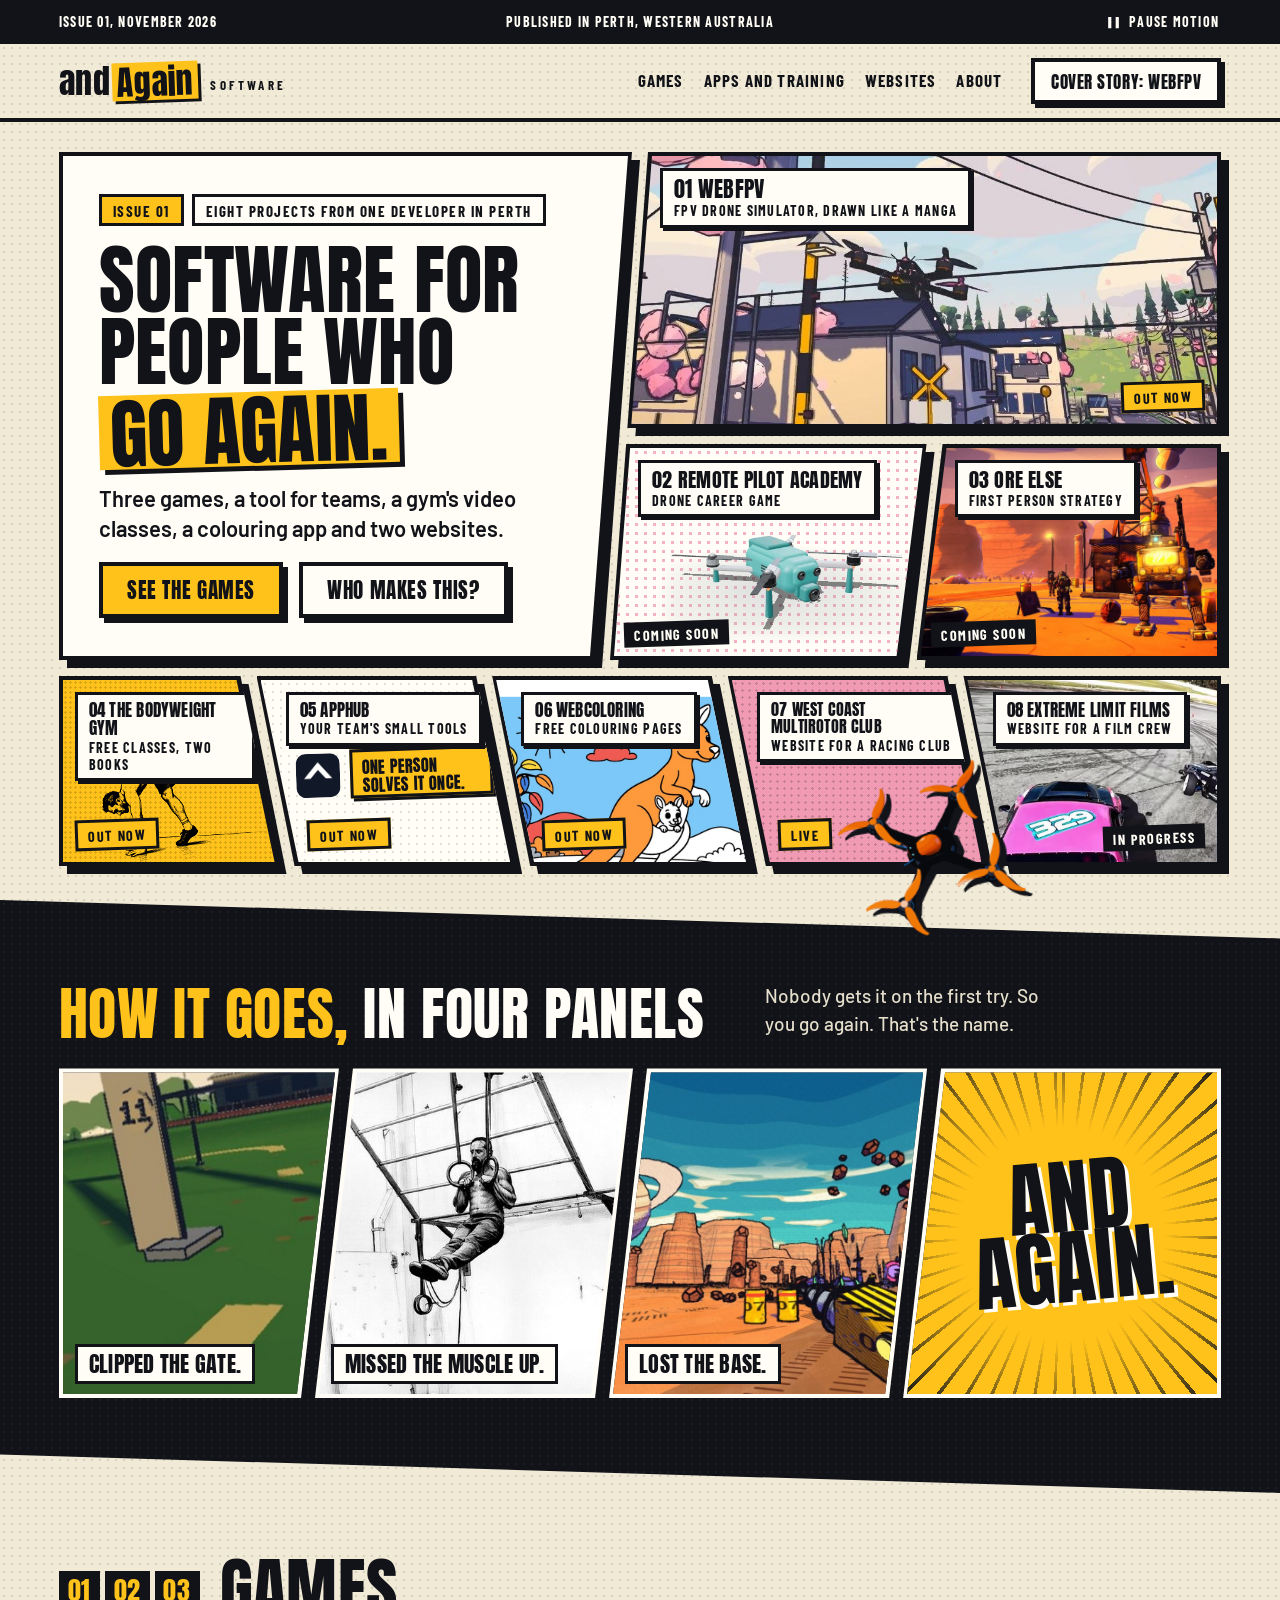
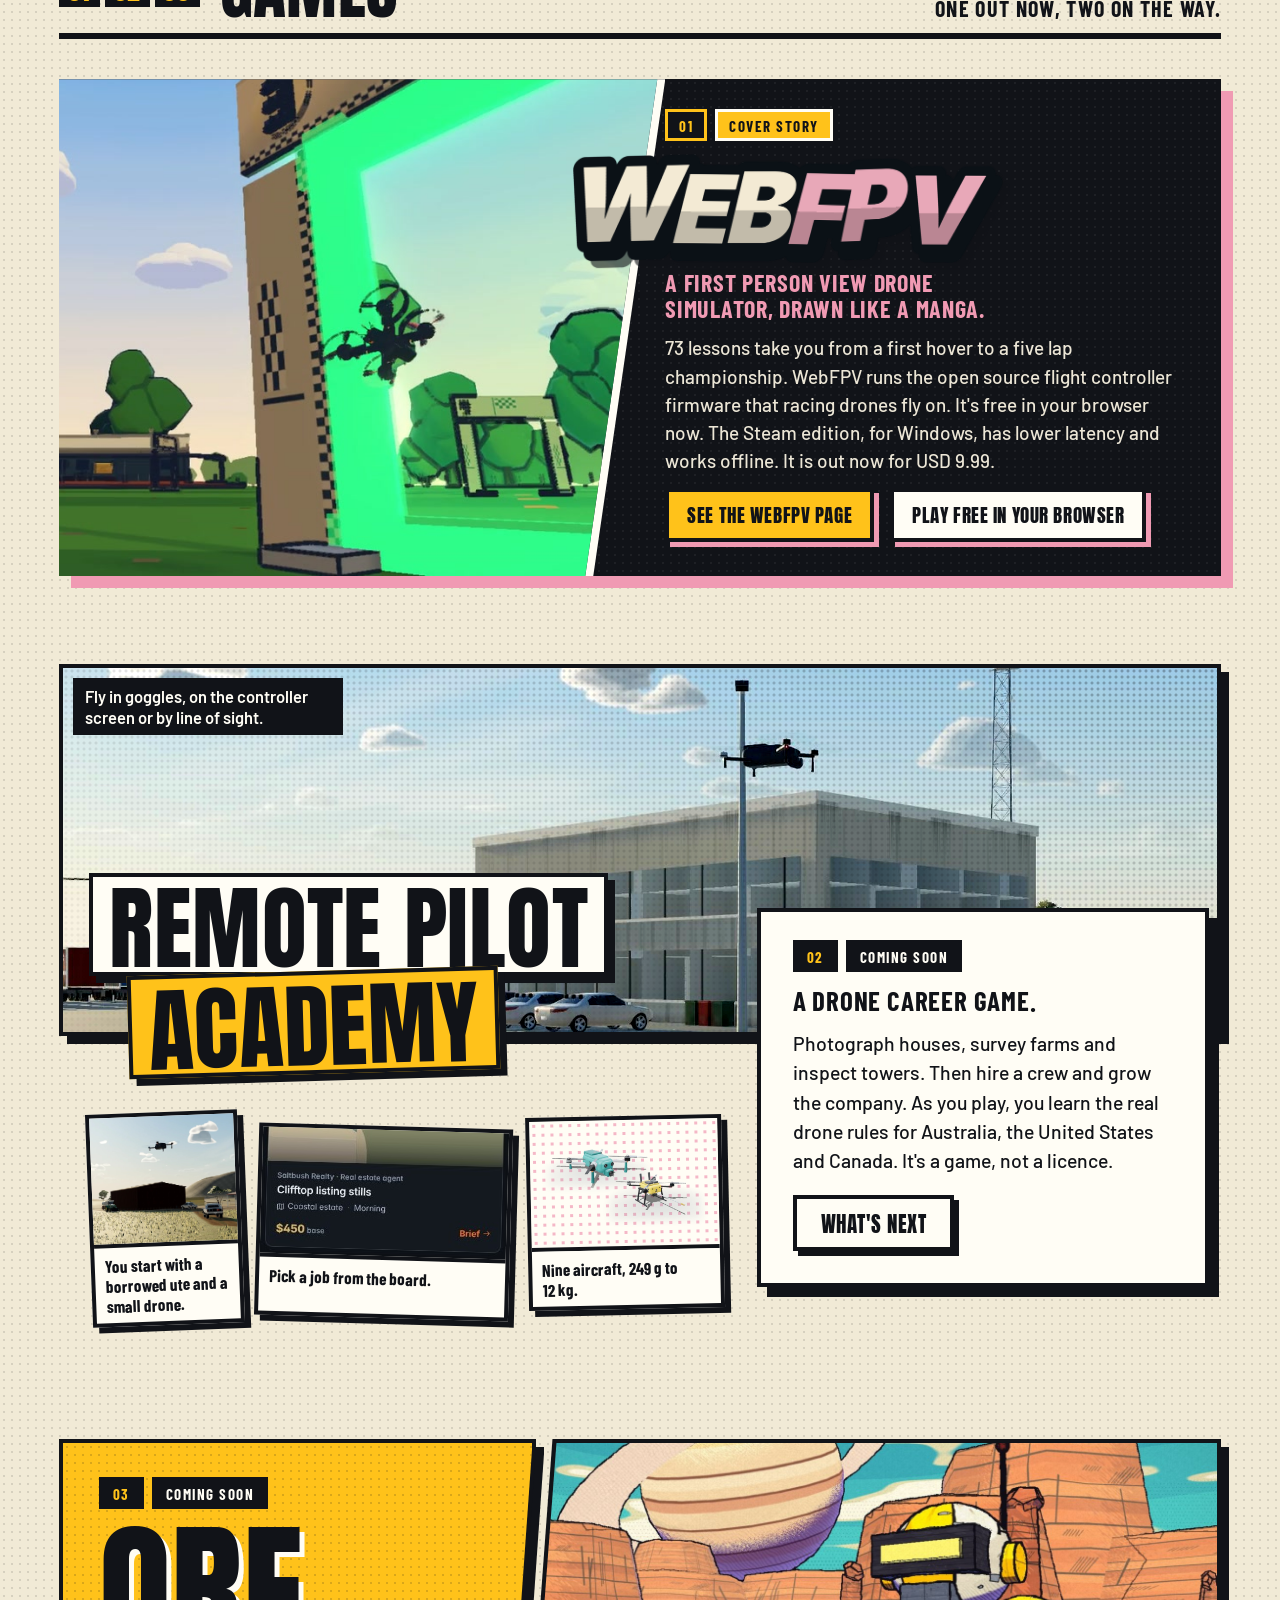
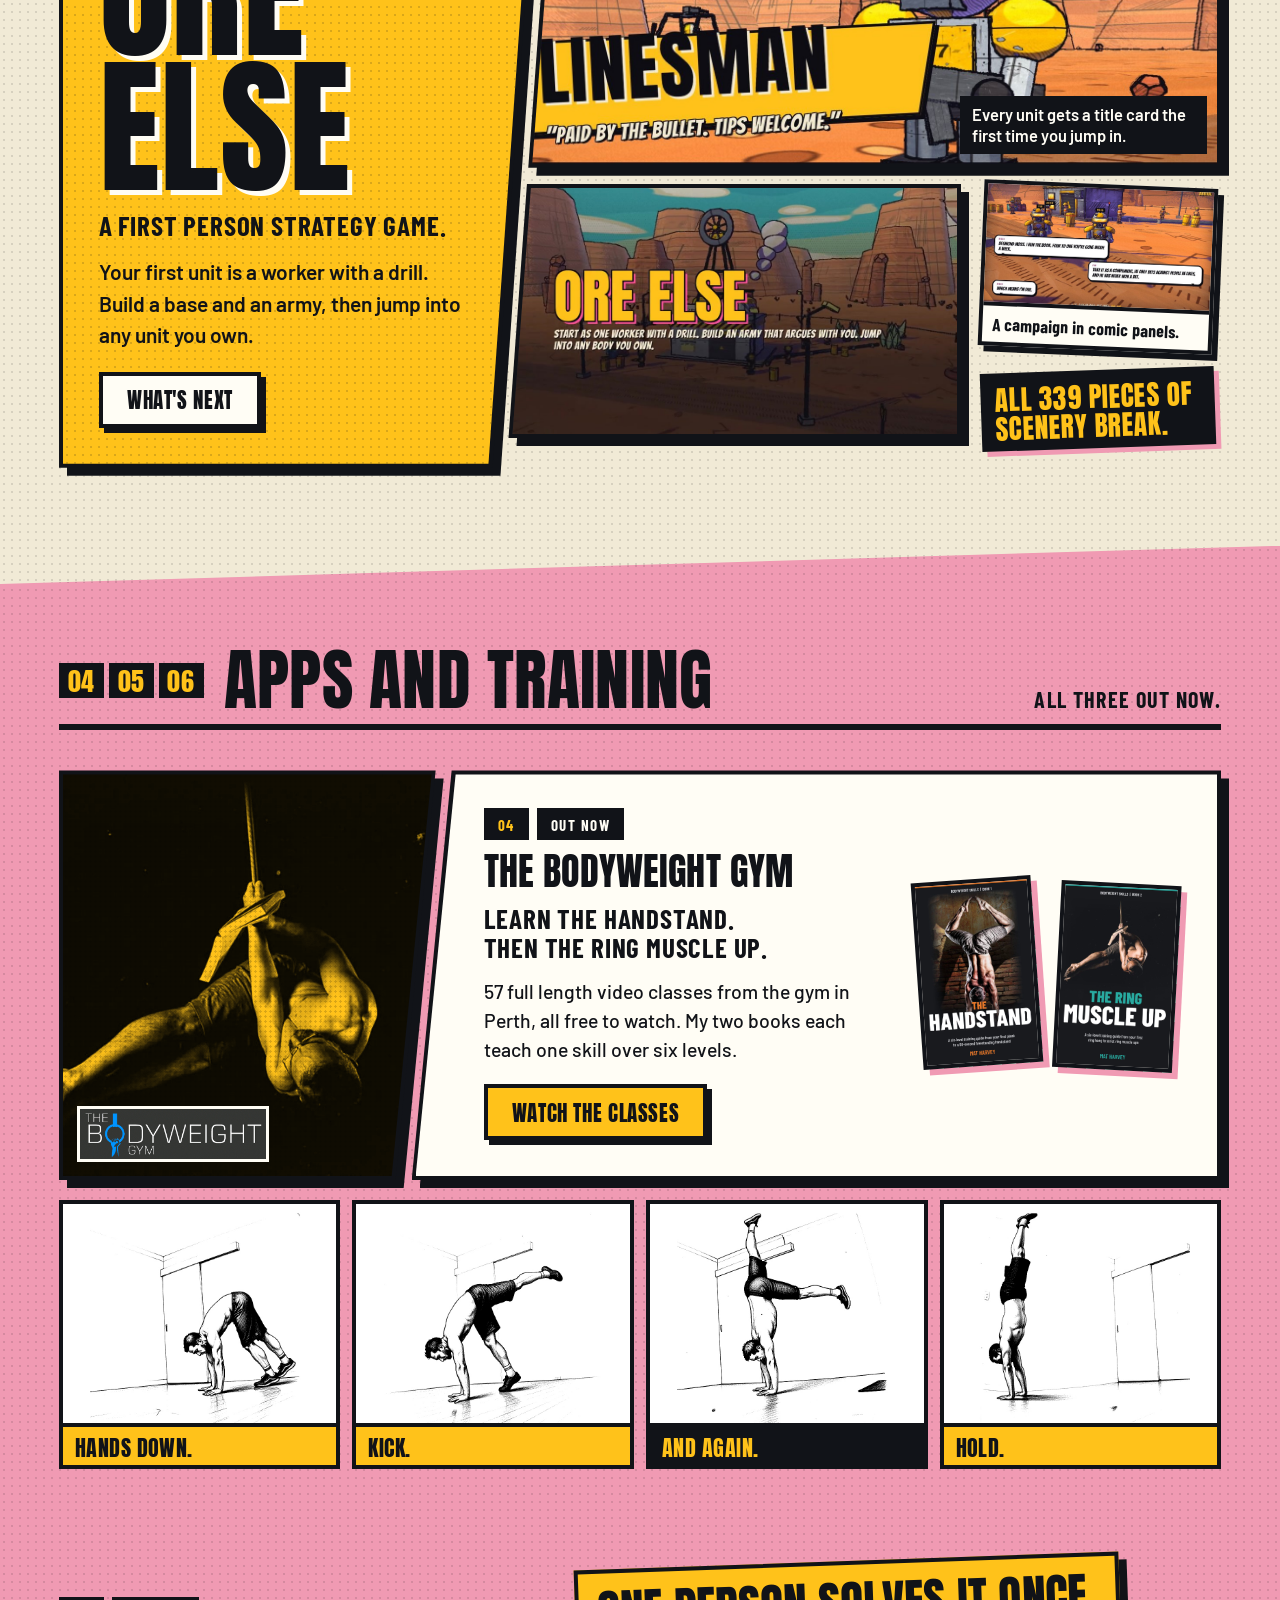
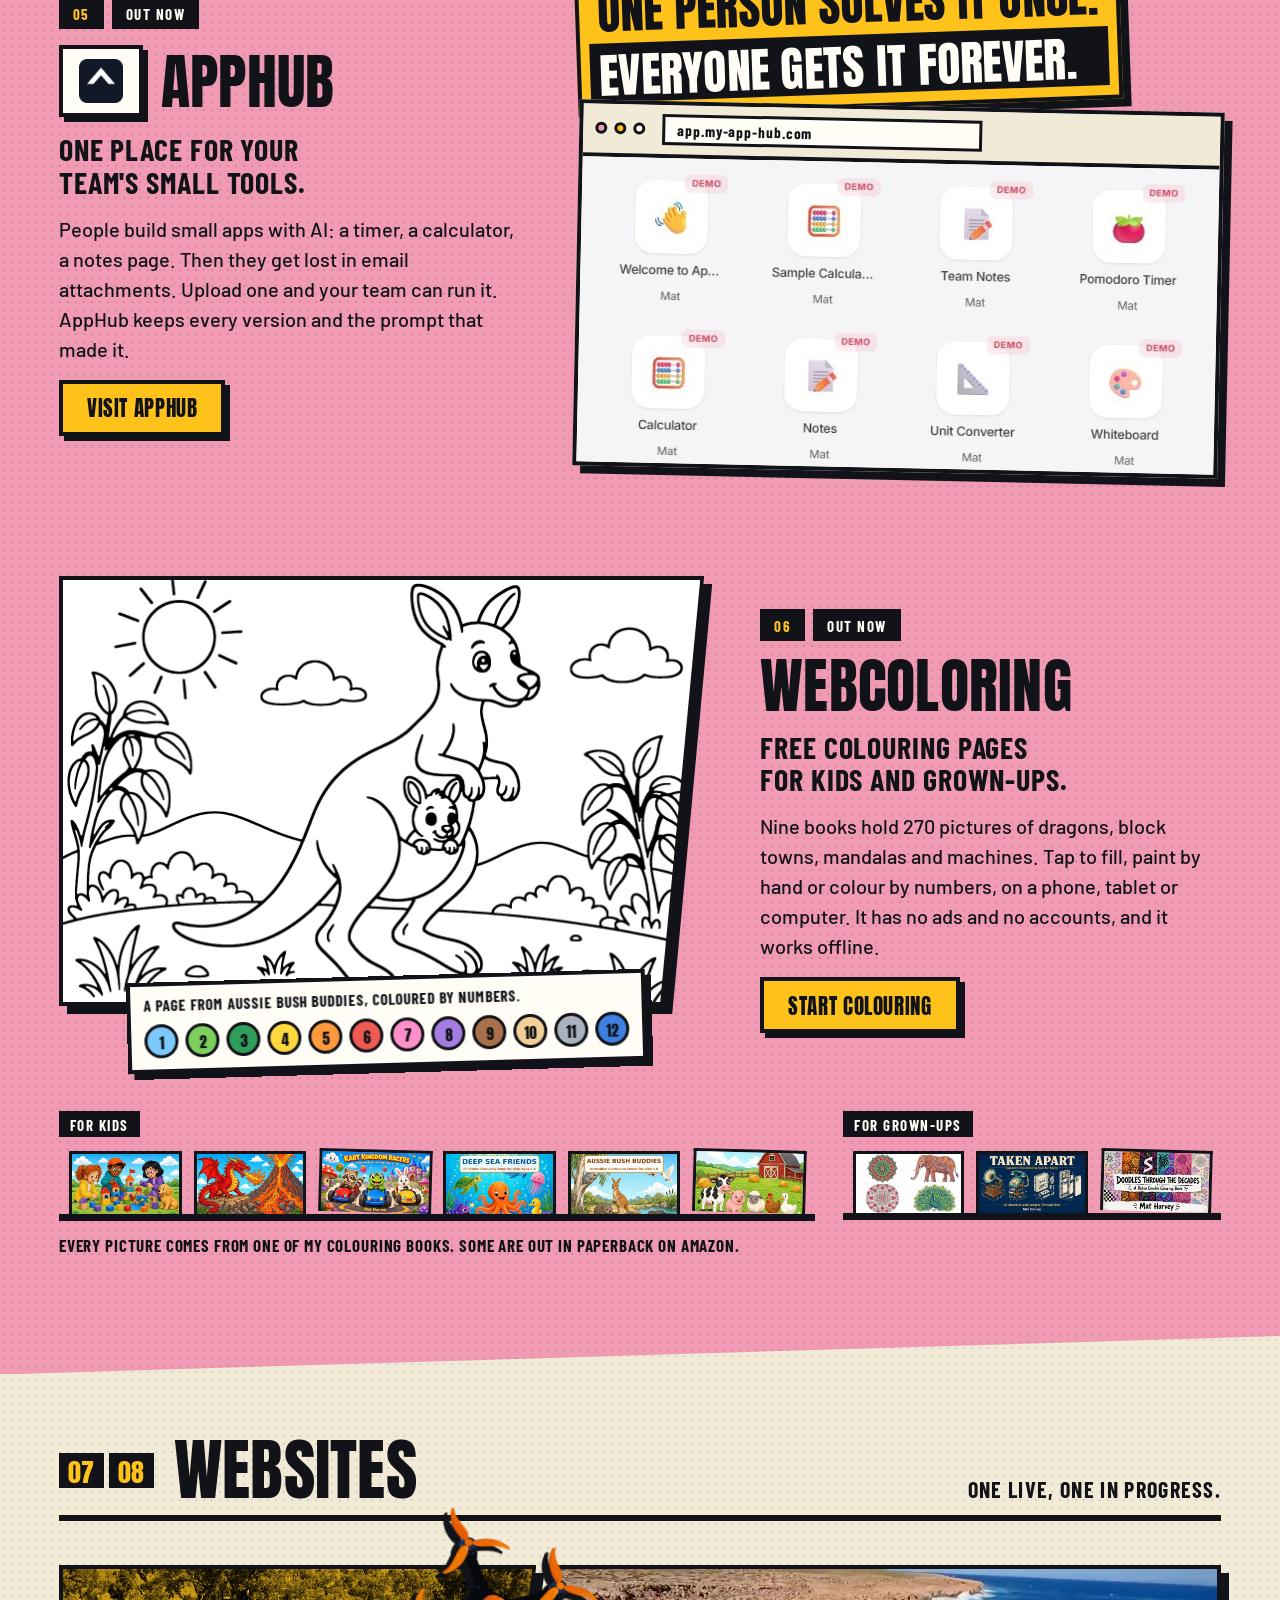
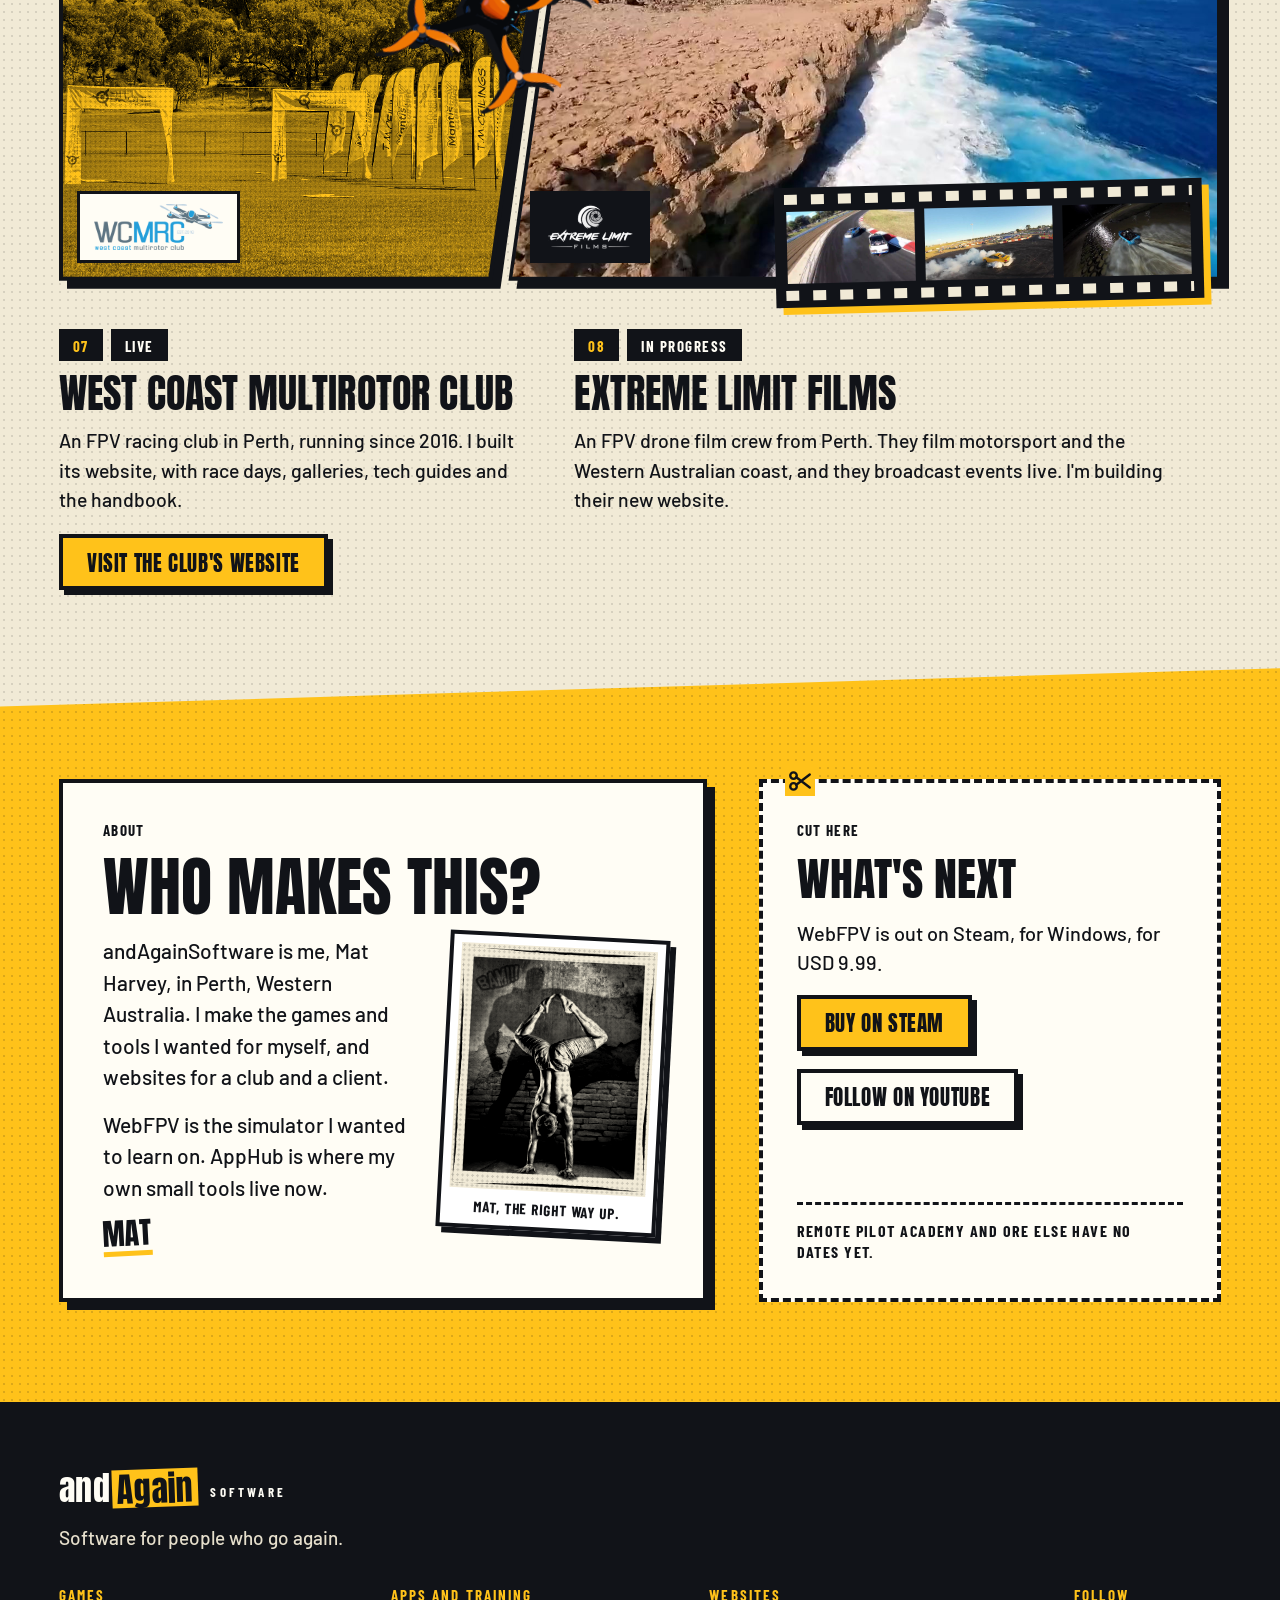
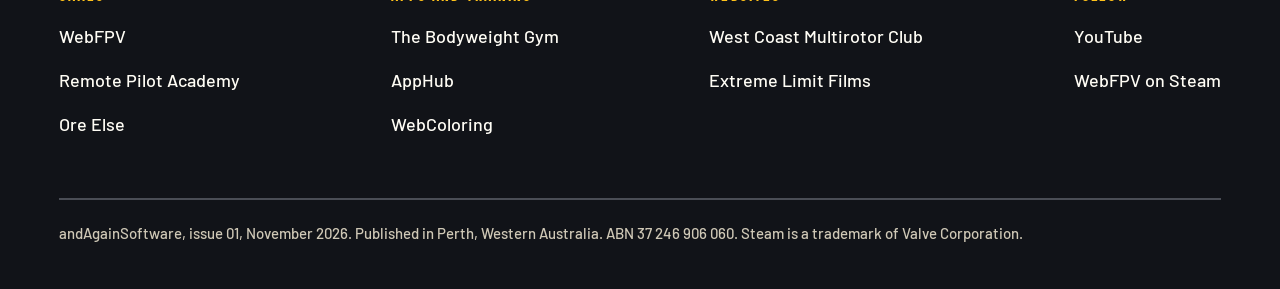
==== commit c6165026: "Home page: add WebColoring as project 06 WebColoring (webcoloring.org) joins the home page as the ei" ====
--- a/index.html
+++ b/index.html
@@ -4,12 +4,12 @@
 <meta charset="utf-8">
 <meta name="viewport" content="width=device-width, initial-scale=1">
 <title>andAgainSoftware: games, tools and websites from Perth</title>
-<meta name="description" content="andAgainSoftware is Mat Harvey in Perth, Western Australia. Three games, a tool for teams, a gym's video classes and two websites. WebFPV is free in your browser and lands on Steam on 27 November.">
+<meta name="description" content="andAgainSoftware is Mat Harvey in Perth, Western Australia. Three games, a tool for teams, a gym's video classes, a colouring app and two websites. WebFPV is free in your browser and lands on Steam on 27 November.">
 <meta name="theme-color" content="#111318">
 <meta property="og:type" content="website">
 <meta property="og:site_name" content="andAgainSoftware">
 <meta property="og:title" content="andAgainSoftware: games, tools and websites from Perth">
-<meta property="og:description" content="andAgainSoftware is Mat Harvey in Perth, Western Australia. Three games, a tool for teams, a gym's video classes and two websites. WebFPV is free in your browser and lands on Steam on 27 November.">
+<meta property="og:description" content="andAgainSoftware is Mat Harvey in Perth, Western Australia. Three games, a tool for teams, a gym's video classes, a colouring app and two websites. WebFPV is free in your browser and lands on Steam on 27 November.">
 <meta property="og:url" content="https://mathew-harvey.github.io/andAgainSoftware/">
 <meta property="og:image" content="https://mathew-harvey.github.io/andAgainSoftware/assets/og-home.jpg">
 <meta name="twitter:card" content="summary_large_image">
@@ -46,12 +46,12 @@
     <a class="mark" href="#top" aria-label="andAgainSoftware, home"><b>and<i>Again</i></b><span>Software</span></a>
     <nav class="nv-l" aria-label="Main">
       <a href="#games">Games</a>
-      <a href="#tools">Tools and training</a>
+      <a href="#tools">Apps and training</a>
       <a href="#sites">Websites</a>
       <a href="#about">About</a>
     </nav>
     <a class="btn sm wh nv-wf" href="webfpv/"><span>Cover story<span class="lg">: WebFPV</span></span></a>
-    <a class="btn sm wh nv-all" href="#cover">All seven</a>
+    <a class="btn sm wh nv-all" href="#cover">All eight</a>
   </div>
 </header>
 
@@ -61,9 +61,9 @@
     <div class="cv-g">
       <div class="pan plate cut-r">
         <div class="pan-c"><div class="pan-m">
-          <div class="chips"><span class="chip y">Issue 01</span><span class="chip"><span class="lg-only">Seven projects from one developer in Perth</span><span class="sm-only">Seven projects, one developer</span></span></div>
+          <div class="chips"><span class="chip y">Issue 01</span><span class="chip"><span class="lg-only">Eight projects from one developer in Perth</span><span class="sm-only">Eight projects, one developer</span></span></div>
           <h1>Software for people who <span class="hl">go again.</span></h1>
-          <p class="sub">Three games, a tool for teams, a gym's video classes and two websites.</p>
+          <p class="sub">Three games, a tool for teams, a gym's video classes, a colouring app and two websites.</p>
           <div class="btns">
             <a class="btn" href="#games">See the games</a>
             <a class="btn wh" href="#about">Who makes this?</a>
@@ -111,11 +111,19 @@
         <span class="tag y">Out now</span></span>
       </a>
 
+      <a class="pan cv-wcl cut-lr2 cd" href="#webcoloring">
+        <span class="pan-c"><span class="pan-m">
+          <img src="assets/media/wcl-cover.jpg" alt="">
+        </span>
+        <span class="cap"><b>06 WebColoring</b><small>Free colouring pages</small></span>
+        <span class="tag y">Out now</span></span>
+      </a>
+
       <a class="pan cv-wc cut-lr2 cd" href="#wcmrc">
         <span class="pan-c"><span class="pan-m flat">
           <img src="assets/media/wcmrc-quad-cut.png" alt="">
         </span>
-        <span class="cap"><b>06 West Coast Multirotor Club</b><small>Website for a racing club</small></span>
+        <span class="cap"><b>07 West Coast Multirotor Club</b><small>Website for a racing club</small></span>
         <span class="tag y">Live</span></span>
         <img class="cv-pop" src="assets/media/wcmrc-quad-cut.png" alt="">
       </a>
@@ -124,7 +132,7 @@
         <span class="pan-c"><span class="pan-m">
           <img class="kb" src="assets/media/elf-d1wa.jpg" alt="" loading="lazy">
         </span>
-        <span class="cap"><b>07 Extreme Limit Films</b><small>Website for a film crew</small></span>
+        <span class="cap"><b>08 Extreme Limit Films</b><small>Website for a film crew</small></span>
         <span class="tag">In progress</span></span>
       </a>
     </div>
@@ -216,9 +224,9 @@
 <section class="sec pk band rv" aria-labelledby="h-tools">
   <div class="w">
     <header class="sh" id="tools">
-      <span class="sh-n" aria-hidden="true"><i>04</i><i>05</i></span>
-      <h2 id="h-tools">Tools and training</h2>
-      <p>Both out now.</p>
+      <span class="sh-n" aria-hidden="true"><i>04</i><i>05</i><i>06</i></span>
+      <h2 id="h-tools">Apps and training</h2>
+      <p>All three out now.</p>
     </header>
 
     <article class="sp bwg" id="bwg">
@@ -262,13 +270,67 @@
         </div>
       </div>
     </article>
+
+    <article class="wcl" id="webcoloring">
+      <div class="wcl-a">
+        <figure class="pan wcl-pg cut-r"><span class="pan-c"><span class="pan-m">
+          <span class="wcl-st" role="img" aria-label="A colouring page: a kangaroo with a joey in her pouch, filled in one colour at a time">
+            <img class="ln" src="assets/media/wcl-line.png" alt="" width="1280" height="960" loading="lazy">
+            <img class="f f1 on" src="assets/media/wcl-c01.png" alt="" width="1280" height="960" loading="lazy">
+            <img class="f f2 on" src="assets/media/wcl-c02.png" alt="" width="1280" height="960" loading="lazy">
+            <img class="f f3 on" src="assets/media/wcl-c03.png" alt="" width="1280" height="960" loading="lazy">
+            <img class="f f4 on" src="assets/media/wcl-c04.png" alt="" width="1280" height="960" loading="lazy">
+            <img class="f f5 on" src="assets/media/wcl-c05.png" alt="" width="1280" height="960" loading="lazy">
+            <img class="f f6" src="assets/media/wcl-c06.png" alt="" width="1280" height="960" loading="lazy">
+            <img class="f f7" src="assets/media/wcl-c08.png" alt="" width="1280" height="960" loading="lazy">
+            <img class="f f8" src="assets/media/wcl-c09.png" alt="" width="1280" height="960" loading="lazy">
+            <img class="f f9" src="assets/media/wcl-c10.png" alt="" width="1280" height="960" loading="lazy">
+            <img class="f f10" src="assets/media/wcl-c11.png" alt="" width="1280" height="960" loading="lazy">
+            <img class="f f11" src="assets/media/wcl-c12.png" alt="" width="1280" height="960" loading="lazy">
+          </span></span></span>
+        </figure>
+        <div class="wcl-key">
+          <p>A page from Aussie Bush Buddies, coloured by numbers.</p>
+          <ul class="wcl-pal" aria-hidden="true"><li class="d1" style="--c:#7cc8f8">1</li><li class="d2" style="--c:#7ccf5e">2</li><li class="d3" style="--c:#2f9e5a">3</li><li class="d4" style="--c:#ffd83d">4</li><li class="d5" style="--c:#ff9a3c">5</li><li class="d6" style="--c:#ef5a52">6</li><li style="--c:#ff8fc8">7</li><li class="d7" style="--c:#a57de0">8</li><li class="d8" style="--c:#a8714a">9</li><li class="d9" style="--c:#f3cf98">10</li><li class="d10" style="--c:#a9b2bd">11</li><li class="d11" style="--c:#3e7fe0">12</li></ul>
+        </div>
+      </div>
+      <div class="wcl-t">
+        <div class="chips"><span class="chip n">06</span><span class="chip k">Out now</span></div>
+        <h3 class="nm">WebColoring</h3>
+        <p class="big">Free colouring pages for kids and grown-ups.</p>
+        <p>Nine books hold 270&nbsp;pictures of dragons, block towns, mandalas and machines. Tap to fill, paint by hand or colour by numbers, on a phone, tablet or computer. It has no ads and no accounts, and it works offline.</p>
+        <div class="btns"><a class="btn" href="https://webcoloring.org/" target="_blank" rel="noopener">Start colouring</a></div>
+      </div>
+      <div class="wcl-sh">
+        <div class="shf">
+          <h4 class="shf-h" id="h-wcl-kids">For kids</h4>
+          <ul aria-labelledby="h-wcl-kids">
+            <li><a href="https://webcoloring.org/book/blocky-builders" target="_blank" rel="noopener"><img src="assets/media/wcl-bk-blocky-builders.jpg" alt="Blocky Builders, a block town colouring book" width="400" height="225" loading="lazy"></a></li>
+            <li><a href="https://webcoloring.org/book/scaly-pals" target="_blank" rel="noopener"><img src="assets/media/wcl-bk-scaly-pals.jpg" alt="Scaly Pals, a dragon colouring book" width="400" height="225" loading="lazy"></a></li>
+            <li><a href="https://webcoloring.org/book/kart-kingdom-racers" target="_blank" rel="noopener"><img src="assets/media/wcl-bk-kart-kingdom-racers.jpg" alt="Kart Kingdom Racers, a kart racing colouring book" width="400" height="225" loading="lazy"></a></li>
+            <li><a href="https://webcoloring.org/book/deep-sea-friends" target="_blank" rel="noopener"><img src="assets/media/wcl-bk-deep-sea-friends.jpg" alt="Deep Sea Friends, an ocean colouring book" width="400" height="225" loading="lazy"></a></li>
+            <li><a href="https://webcoloring.org/book/aussie-bush-buddies" target="_blank" rel="noopener"><img src="assets/media/wcl-bk-aussie-bush-buddies.jpg" alt="Aussie Bush Buddies, a colouring book of Australian animals" width="400" height="225" loading="lazy"></a></li>
+            <li><a href="https://webcoloring.org/book/haybale-hill-farm" target="_blank" rel="noopener"><img src="assets/media/wcl-bk-haybale-hill-farm.jpg" alt="Haybale Hill Farm, a farm colouring book" width="400" height="225" loading="lazy"></a></li>
+          </ul>
+        </div>
+        <div class="shf g">
+          <h4 class="shf-h" id="h-wcl-grown">For grown-ups</h4>
+          <ul aria-labelledby="h-wcl-grown">
+            <li><a href="https://webcoloring.org/book/still-water-mandalas" target="_blank" rel="noopener"><img src="assets/media/wcl-bk-still-water-mandalas.jpg" alt="Still Water Mandalas, a mandala colouring book" width="400" height="225" loading="lazy"></a></li>
+            <li><a href="https://webcoloring.org/book/taken-apart" target="_blank" rel="noopener"><img src="assets/media/wcl-bk-taken-apart.jpg" alt="Taken Apart, a colouring book of machines in exploded view" width="400" height="225" loading="lazy"></a></li>
+            <li><a href="https://webcoloring.org/book/doodles-through-the-decades" target="_blank" rel="noopener"><img src="assets/media/wcl-bk-doodles-through-the-decades.jpg" alt="Doodles Through the Decades, a retro doodle colouring book" width="400" height="225" loading="lazy"></a></li>
+          </ul>
+        </div>
+        <p class="shf-n">Every picture comes from one of my colouring books. Some are out in paperback on Amazon.</p>
+      </div>
+    </article>
   </div>
 </section>
 
 <section class="sec" aria-labelledby="h-sites">
   <div class="w">
     <header class="sh" id="sites">
-      <span class="sh-n" aria-hidden="true"><i>06</i><i>07</i></span>
+      <span class="sh-n" aria-hidden="true"><i>07</i><i>08</i></span>
       <h2 id="h-sites">Websites</h2>
       <p>One live, one in progress.</p>
     </header>
@@ -278,7 +340,7 @@
           <span class="lgo"><img src="assets/media/wcmrc-logo.png" alt=""></span></span>
           <img class="ws-q" src="assets/media/wcmrc-quad-cut.png" alt="" loading="lazy">
         </div>
-        <div class="chips"><span class="chip n">06</span><span class="chip k">Live</span></div>
+        <div class="chips"><span class="chip n">07</span><span class="chip k">Live</span></div>
         <h3 class="nm">West Coast Multirotor Club</h3>
         <p>An FPV racing club in Perth, running since 2016. I built its website, with race days, galleries, tech guides and the handbook.</p>
         <div class="btns"><a class="btn" href="https://westcoastmultirotors.com.au/" target="_blank" rel="noopener">Visit the club's website</a></div>
@@ -294,7 +356,7 @@
         </div>
         <div class="ws-et">
           <div>
-            <div class="chips"><span class="chip n">07</span><span class="chip k">In progress</span></div>
+            <div class="chips"><span class="chip n">08</span><span class="chip k">In progress</span></div>
             <h3 class="nm">Extreme Limit Films</h3>
           </div>
           <p>An FPV drone film crew from Perth. They film motorsport and the Western Australian coast, and they broadcast events live. I'm building their new website.</p>
@@ -345,10 +407,11 @@
         </ul>
       </div>
       <div>
-        <h3>Tools and training</h3>
+        <h3>Apps and training</h3>
         <ul>
           <li><a href="#bwg">The Bodyweight&nbsp;Gym</a></li>
           <li><a href="#apphub">AppHub</a></li>
+          <li><a href="#webcoloring">WebColoring</a></li>
         </ul>
       </div>
       <div>
--- a/assets/css/home.css
+++ b/assets/css/home.css
@@ -88,29 +88,33 @@
 
 /* cover */
 .ag .cv{padding-top:30px;padding-bottom:34px}
-.ag .cv-g{display:grid;grid-template-columns:repeat(12,minmax(0,1fr));grid-template-rows:minmax(276px,auto) minmax(216px,auto) 184px;gap:16px}
-.ag .plate{grid-column:1/7;grid-row:1/3}
+.ag .cv-g{display:grid;grid-template-columns:repeat(20,minmax(0,1fr));grid-template-rows:minmax(276px,auto) minmax(216px,auto) 190px;gap:16px}
+.ag .plate{grid-column:1/11;grid-row:1/3}
 .ag .plate .pan-m{background:var(--white);padding:30px calc(var(--sl) + 22px) 30px 36px;display:flex;flex-direction:column;justify-content:center;align-items:flex-start;gap:18px}
 .ag .plate h1{font-family:'Anton',Impact,sans-serif;font-weight:400;text-transform:uppercase;font-size:clamp(44px,6cqw,86px);line-height:.93;letter-spacing:.004em}
 .ag .plate .sub{font-size:22px;font-weight:600;line-height:1.36;max-width:21em;text-wrap:balance}
-.ag .cv-wf{grid-column:7/13;grid-row:1}
+.ag .cv-wf{grid-column:11/21;grid-row:1}
 .ag .cv-g>.cv-wf{margin-left:calc(var(--sl) * -.543);--clip:polygon(calc(var(--sl) * .543) 0,100% 0,100% 100%,0 100%)}
 .ag .cv-g>.cv-wf>.pan-c>.cap{left:calc(var(--sl) * .543 + 12px)}
-.ag .cv-rpa{grid-column:7/10;grid-row:2}
+.ag .cv-rpa{grid-column:11/16;grid-row:2}
 .ag .cv-g>.cv-rpa{margin-left:calc(var(--sl) * -1);--clip:polygon(calc(var(--sl) * .425) 0,100% 0,calc(100% - 26px) 100%,0 100%)}
 .ag .cv-g>.cv-rpa>.pan-c>.cap{left:calc(var(--sl) * .425 + 12px)}
-.ag .cv-ore{grid-column:10/13;grid-row:2}
+.ag .cv-ore{grid-column:16/21;grid-row:2}
 .ag .cv-g>.cv-ore{margin-left:-26px;--clip:polygon(26px 0,100% 0,100% 100%,0 100%)}
 .ag .cv-g>.cv-ore>.pan-c>.cap{left:38px}
-.ag .cv-bwg{grid-column:1/4;grid-row:3}
-.ag .cv-app{grid-column:4/7;grid-row:3}
-.ag .cv-wc{grid-column:7/10;grid-row:3}
-.ag .cv-elf{grid-column:10/13;grid-row:3}
+.ag .cv-bwg{grid-column:1/5;grid-row:3}
+.ag .cv-app{grid-column:5/9;grid-row:3}
+.ag .cv-wcl{grid-column:9/13;grid-row:3}
+.ag .cv-wc{grid-column:13/17;grid-row:3}
+.ag .cv-elf{grid-column:17/21;grid-row:3}
+.ag .cv-wcl .pan-m{background:#fff}
+.ag .cv-wcl .pan-m>img{object-position:50% 0;transform:scale(1.22);transform-origin:8% -42%}
+.ag .cv-wcl>.pan-c>.tag{right:auto;left:calc(var(--sl) + 12px)}
 .ag .cv-elf .pan-m>img{object-position:38% 100%}
 .ag .cv-app .pan-m{background-color:var(--white);background-image:radial-gradient(rgba(17,19,24,.13) 1.1px,transparent 1.35px);background-size:8px 8px}
 .ag .cv-ah{position:absolute;left:calc(var(--sl) * .5 + 16px);top:68px;display:flex;align-items:center;gap:10px;transform:rotate(-2deg)}
-.ag .cv-ah img{width:52px;height:52px;flex:none;border-radius:11px}
-.ag .cv-ah b{max-width:8.6em;font-family:'Anton',Impact,sans-serif;font-weight:400;font-size:clamp(16px,1.62cqw,23px);line-height:1.06;text-transform:uppercase;letter-spacing:.01em;background:var(--yel);border:3px solid var(--ink);padding:6px 9px 2px;box-shadow:3px 3px 0 var(--ink);text-wrap:balance}
+.ag .cv-ah img{width:44px;height:44px;flex:none;border-radius:10px}
+.ag .cv-ah b{max-width:8.6em;font-family:'Anton',Impact,sans-serif;font-weight:400;font-size:clamp(15px,1.3cqw,18.5px);line-height:1.06;text-transform:uppercase;letter-spacing:.01em;background:var(--yel);border:3px solid var(--ink);padding:6px 9px 2px;box-shadow:3px 3px 0 var(--ink);text-wrap:balance}
 .ag .cv-rpa .pan-m{background-color:var(--white);background-image:radial-gradient(rgba(240,154,179,.75) 1.5px,transparent 1.8px);background-size:9px 9px}
 .ag .cv-rpa .pan-m>img{inset:auto 0 3% auto;width:88%;height:auto;object-fit:contain}
 .ag .cv-rpa>.pan-c>.tag,.ag .cv-ore>.pan-c>.tag{right:auto;left:14px;bottom:14px}
@@ -119,11 +123,11 @@
 .ag .pan-m.flat{background-color:var(--pink);background-image:radial-gradient(rgba(17,19,24,.2) 1.1px,transparent 1.4px);background-size:7px 7px}
 .ag .pan-m.flat>img{display:none;inset:auto;right:6%;bottom:-14%;width:auto;height:112%;object-fit:contain;transform:rotate(-9deg);filter:drop-shadow(5px 5px 0 var(--ink))}
 .ag .cv-wc{z-index:3}
-.ag .cv-pop{position:absolute;z-index:3;right:-3%;bottom:-33%;height:104%;width:auto;transform:rotate(-9deg);filter:drop-shadow(6px 6px 0 var(--ink));pointer-events:none}
+.ag .cv-pop{position:absolute;z-index:3;right:-13%;bottom:-36%;height:88%;width:auto;transform:rotate(-9deg);filter:drop-shadow(6px 6px 0 var(--ink));pointer-events:none}
 .ag .cv-wc>.pan-c>.tag,.ag .cv-app>.pan-c>.tag{right:auto;left:calc(var(--sl) + 12px)}
-.ag .cv-bwg .cap b,.ag .cv-app .cap b,.ag .cv-wc .cap b,.ag .cv-elf .cap b{font-size:18.5px}
+.ag .cv-bwg .cap b,.ag .cv-app .cap b,.ag .cv-wcl .cap b,.ag .cv-wc .cap b,.ag .cv-elf .cap b{font-size:17px}
 .ag .cv-rpa .cap b,.ag .cv-ore .cap b{font-size:20px}
-.ag .cv-wc .cap b{font-size:17px}
+.ag .cv-wc .cap b{font-size:16px;text-wrap:balance}
 .ag .cut-lr2>.pan-c>.cap,.ag .cut-l2>.pan-c>.cap{left:calc(var(--sl) * .4 + 14px)}
 
 /* real world photos get one print treatment: one ink on a flat ground, with a dot screen */
@@ -323,6 +327,48 @@
 .ag .ah2 .brw{align-self:flex-end;width:100%;transform:rotate(1.2deg);z-index:2}
 .ag .nmrow{display:flex;align-items:center;gap:18px}
 
+/* WebColoring: a page that fills in one colour at a time, its twelve colours, and the bookshelf.
+   The page is line art with one picture per colour multiplied onto it. Each picture fades in at its
+   turn and the colour's dot hops with it. With motion paused the first five colours stay on. */
+.ag .wcl{display:grid;grid-template-columns:minmax(0,7fr) minmax(0,5fr);gap:26px 56px;align-items:center;margin-top:104px;scroll-margin-top:100px;--sl:40px}
+.ag .wcl-a{position:relative;min-width:0;display:flex;flex-direction:column}
+.ag .wcl-pg{margin:0;aspect-ratio:3/2}
+.ag .wcl-pg .pan-m{background:#fff}
+.ag .wcl-st{position:absolute;inset:0;display:block}
+.ag .wcl-st img{position:absolute;inset:0;width:100%;height:100%;max-width:none;object-fit:cover;object-position:50% 18%}
+.ag .wcl-st .f{mix-blend-mode:multiply;opacity:0;animation:12s linear infinite both}
+.ag .wcl-st .f1{animation-name:wclf1}.ag .wcl-st .f2{animation-name:wclf2}.ag .wcl-st .f3{animation-name:wclf3}.ag .wcl-st .f4{animation-name:wclf4}.ag .wcl-st .f5{animation-name:wclf5}.ag .wcl-st .f6{animation-name:wclf6}.ag .wcl-st .f7{animation-name:wclf7}.ag .wcl-st .f8{animation-name:wclf8}.ag .wcl-st .f9{animation-name:wclf9}.ag .wcl-st .f10{animation-name:wclf10}.ag .wcl-st .f11{animation-name:wclf11}
+@keyframes wclf1{0%,5.00%{opacity:0}7.50%,91.6%{opacity:1}95.8%,100%{opacity:0}}
+@keyframes wclf2{0%,10.83%{opacity:0}13.33%,91.6%{opacity:1}95.8%,100%{opacity:0}}
+@keyframes wclf3{0%,16.67%{opacity:0}19.17%,91.6%{opacity:1}95.8%,100%{opacity:0}}
+@keyframes wclf4{0%,22.50%{opacity:0}25.00%,91.6%{opacity:1}95.8%,100%{opacity:0}}
+@keyframes wclf5{0%,28.33%{opacity:0}30.83%,91.6%{opacity:1}95.8%,100%{opacity:0}}
+@keyframes wclf6{0%,34.17%{opacity:0}36.67%,91.6%{opacity:1}95.8%,100%{opacity:0}}
+@keyframes wclf7{0%,40.00%{opacity:0}42.50%,91.6%{opacity:1}95.8%,100%{opacity:0}}
+@keyframes wclf8{0%,45.83%{opacity:0}48.33%,91.6%{opacity:1}95.8%,100%{opacity:0}}
+@keyframes wclf9{0%,51.67%{opacity:0}54.17%,91.6%{opacity:1}95.8%,100%{opacity:0}}
+@keyframes wclf10{0%,57.50%{opacity:0}60.00%,91.6%{opacity:1}95.8%,100%{opacity:0}}
+@keyframes wclf11{0%,63.33%{opacity:0}65.83%,91.6%{opacity:1}95.8%,100%{opacity:0}}
+.ag .wcl-key{position:relative;z-index:3;align-self:flex-end;margin:-30px 58px 0 0;padding:10px 13px 11px;background:var(--white);border:4px solid var(--ink);box-shadow:6px 6px 0 var(--ink);transform:rotate(-1.6deg)}
+.ag .wcl-key p{font-family:'Barlow Condensed',sans-serif;font-weight:700;font-size:15.5px;letter-spacing:.06em;text-transform:uppercase;line-height:1.2;margin-bottom:9px;text-wrap:balance}
+.ag .wcl-pal{display:grid;grid-template-columns:repeat(12,auto);gap:7px;justify-content:start}
+.ag .wcl-pal li{width:34px;height:34px;border-radius:50%;background:var(--c);border:3px solid var(--ink);display:grid;place-items:center;font-family:'Anton',Impact,sans-serif;font-size:15px;line-height:1;padding-top:2px}
+.ag .wcl-pal li[class]{animation:wcldot 12s linear infinite both}
+.ag .wcl-pal .d1{animation-delay:0.6s}.ag .wcl-pal .d2{animation-delay:1.3s}.ag .wcl-pal .d3{animation-delay:2.0s}.ag .wcl-pal .d4{animation-delay:2.7s}.ag .wcl-pal .d5{animation-delay:3.4s}.ag .wcl-pal .d6{animation-delay:4.1s}.ag .wcl-pal .d7{animation-delay:4.8s}.ag .wcl-pal .d8{animation-delay:5.5s}.ag .wcl-pal .d9{animation-delay:6.2s}.ag .wcl-pal .d10{animation-delay:6.9s}.ag .wcl-pal .d11{animation-delay:7.6s}
+@keyframes wcldot{0%{transform:none}1.6%{transform:translateY(-8px) scale(1.28)}5.5%,100%{transform:none}}
+.ag .wcl-t{display:flex;flex-direction:column;gap:16px;align-items:flex-start;min-width:0}
+.ag .wcl-t>p:not(.big){font-size:20px;line-height:1.5;max-width:31em;text-wrap:pretty}
+.ag .wcl-sh{grid-column:1/-1;display:grid;grid-template-columns:minmax(0,2fr) minmax(0,1fr);gap:14px 28px;margin-top:18px}
+.ag .shf{min-width:0}
+.ag .shf-h{display:inline-block;font-family:'Barlow Condensed',sans-serif;font-weight:700;font-size:15px;letter-spacing:.1em;text-transform:uppercase;line-height:1.2;background:var(--ink);color:var(--white);padding:5px 11px 3px;margin-bottom:14px}
+.ag .shf ul{display:grid;grid-template-columns:repeat(6,minmax(0,1fr));gap:12px;align-items:end;padding:0 10px;border-bottom:7px solid var(--ink)}
+.ag .shf.g ul{grid-template-columns:repeat(3,minmax(0,1fr))}
+.ag .shf li a{display:block;border:3px solid var(--ink);border-bottom:0;background:var(--white);transform-origin:50% 100%;transition:transform .14s ease}
+.ag .shf li:nth-child(3n) a{transform:rotate(1.6deg);transform-origin:100% 100%}
+.ag .shf li a:hover{transform:translateY(-8px) rotate(-1.5deg)}
+.ag .shf img{width:100%;height:auto;aspect-ratio:16/9;object-fit:cover}
+.ag .shf-n{grid-column:1/-1;font-family:'Barlow Condensed',sans-serif;font-weight:700;font-size:17px;letter-spacing:.05em;text-transform:uppercase;line-height:1.25}
+
 /* sites */
 .ag .lgo{position:absolute;left:18px;bottom:18px;z-index:2;background:var(--white);border:3px solid var(--ink);padding:10px 14px}
 .ag .lgo img{height:46px;width:auto}
@@ -361,9 +407,11 @@
 .ag .fo-say{font-size:19px;line-height:1.45;max-width:20em;margin-top:14px;color:#e6dfcc}
 .ag .ind{margin-top:52px;padding-top:22px;border-top:2px solid #4a4d55;font-size:15px;line-height:1.5;color:#cfc8b6}
 
-.ag.still .kb,.ag.still .aa-big::before{animation:none}
+.ag.still .kb,.ag.still .aa-big::before,.ag.still .wcl-st .f,.ag.still .wcl-pal li{animation:none}
+.ag.still .wcl-st .f.on{opacity:1}
 @media (prefers-reduced-motion:reduce){
-  .ag .kb,.ag .aa-big::before{animation:none}
+  .ag .kb,.ag .aa-big::before,.ag .wcl-st .f,.ag .wcl-pal li{animation:none}
+  .ag .wcl-st .f.on{opacity:1}
 }
 
 @container (max-width:1320px){
@@ -376,8 +424,9 @@
   .ag .cv-g>.cv-wc>.pan-c>.cap{max-width:calc(100% - var(--sl) - 30px)}
   .ag .cv-wc .cap b{text-wrap:balance}
   .ag .cv-wc .cap small,.ag .cv-bwg .cap small{letter-spacing:.04em}
-  .ag .cv-pop{height:84%;right:-8%;bottom:-34%}
-  .ag .cv-bwg .cap b{font-size:15px}
+  .ag .cv-pop{height:72%;right:-14%;bottom:-36%}
+  .ag .cv-bwg .cap b,.ag .cv-app .cap b,.ag .cv-wcl .cap b,.ag .cv-wc .cap b,.ag .cv-elf .cap b{font-size:15px}
+  .ag .cv-bwg .cap small,.ag .cv-app .cap small,.ag .cv-wcl .cap small,.ag .cv-wc .cap small,.ag .cv-elf .cap small{display:none}
   .ag .cv-rpa .cap b{font-size:17px}
   .ag .lt-g{grid-template-columns:minmax(0,8fr) minmax(0,4fr);gap:32px}
 }
@@ -398,14 +447,19 @@
   .ag .cv-g>.plate,.ag .cv-g>.cv-wf{grid-column:1/-1;margin-left:0;--clip:none}
   .ag .cv-g>.cv-wf{min-height:0;height:340px}
   .ag .cv-ah{top:84px}
-  .ag .cv-ah b{font-size:clamp(19px,3cqw,28px)}
+  .ag .cv-ah b{font-size:clamp(15px,2.1cqw,21px)}
   .ag .cv-g>.cv-rpa,.ag .cv-g>.cv-bwg,.ag .cv-g>.cv-wc{grid-column:1/4;height:230px;margin-left:0;--clip:polygon(0 0,100% 0,calc(100% - var(--sl)) 100%,0 100%)}
-  .ag .cv-g>.cv-ore,.ag .cv-g>.cv-app,.ag .cv-g>.cv-elf{grid-column:4/7;height:230px;margin-left:calc(var(--sl) * -1);--clip:polygon(var(--sl) 0,100% 0,100% 100%,0 100%)}
+  .ag .cv-g>.cv-ore,.ag .cv-g>.cv-app,.ag .cv-g>.cv-wcl,.ag .cv-g>.cv-elf{grid-column:4/7;height:230px;margin-left:calc(var(--sl) * -1);--clip:polygon(var(--sl) 0,100% 0,100% 100%,0 100%)}
+  .ag .cv-g>.cv-bwg{grid-column:1/3}
+  .ag .cv-g>.cv-app{grid-column:3/5;--clip:polygon(var(--sl) 0,100% 0,calc(100% - var(--sl)) 100%,0 100%)}
+  .ag .cv-g>.cv-wcl{grid-column:5/7}
   .ag .cv-g>.pan>.pan-c>.cap{left:14px}
-  .ag .cv-g>.cv-ore>.pan-c>.cap,.ag .cv-g>.cv-app>.pan-c>.cap,.ag .cv-g>.cv-elf>.pan-c>.cap{left:calc(var(--sl) + 10px)}
+  .ag .cv-g>.cv-ore>.pan-c>.cap,.ag .cv-g>.cv-app>.pan-c>.cap,.ag .cv-g>.cv-wcl>.pan-c>.cap,.ag .cv-g>.cv-elf>.pan-c>.cap{left:calc(var(--sl) + 10px)}
   .ag .cv-g>.pan>.pan-c>.tag{right:14px}
   .ag .cv-g>.cv-rpa>.pan-c>.tag,.ag .cv-g>.cv-ore>.pan-c>.tag{right:auto;left:14px}
   .ag .cv-g>.cv-bwg>.pan-c>.tag,.ag .cv-g>.cv-wc>.pan-c>.tag,.ag .cv-g>.cv-app>.pan-c>.tag{right:auto;left:14px}
+  .ag .cv-g>.cv-wcl>.pan-c>.tag{right:auto;left:calc(var(--sl) + 10px)}
+  .ag .cv-bwg .cap b,.ag .cv-app .cap b,.ag .cv-wcl .cap b{font-size:16px}
   .ag .plate .pan-m{padding:32px}
   .ag .aa-g{grid-template-columns:repeat(2,minmax(0,1fr));--sl:18px}
   .ag .aa-g>.pan{margin-left:0;--clip:polygon(0 0,100% 0,calc(100% - var(--sl)) 100%,0 100%)}
@@ -429,6 +483,10 @@
   .ag .oe-n h3.nm span{display:inline}
   .ag .ah2{grid-template-columns:minmax(0,1fr);gap:40px;margin-top:76px}
   .ag .ah2-a{max-width:640px}
+  .ag .wcl{grid-template-columns:minmax(0,1fr);gap:34px;margin-top:84px;--sl:0px}
+  .ag .wcl-sh{grid-template-columns:minmax(0,1fr);gap:18px;margin-top:0}
+  .ag .shf.g{width:calc(50% + 4px)}
+  .ag .wcl-key{margin-right:22px}
   .ag .ws{grid-template-columns:minmax(0,1fr);gap:64px;--sl:0px}
   .ag .ws-ph,.ag .ws-lb{height:auto;aspect-ratio:16/8;margin-bottom:0}
   .ag .reel{position:relative;right:auto;top:auto;align-self:flex-end;width:72%;margin:-92px 20px 8px 0}
@@ -463,6 +521,9 @@
   .ag .books{justify-content:flex-start;gap:16px;padding:2px 0 6px}
   .ag .books img{width:calc(40% - 8px)}
   .ag .ah2{grid-template-columns:minmax(0,1fr) minmax(0,1fr);gap:30px;align-items:center}
+  .ag .wcl{grid-template-columns:minmax(0,1fr) minmax(0,1fr);gap:30px;align-items:center}
+  .ag .wcl-pg{aspect-ratio:4/3}
+  .ag .wcl-pal{grid-template-columns:repeat(6,auto)}
   .ag .brw-n{font-size:3.3cqw}
   .ag .ws{grid-template-columns:minmax(0,1fr) minmax(0,1fr);gap:26px}
   .ag .ws-ph,.ag .ws-lb{aspect-ratio:4/3}
@@ -496,11 +557,14 @@
   .ag .cv-g>.pan.cv-wf>.pan-c>.tag{font-size:14px;padding:4px 8px 2px}
   .ag .cv-g>.cv-rpa,.ag .cv-g>.cv-bwg,.ag .cv-g>.cv-wc{grid-column:1/2;height:auto;margin:0}
   .ag .cv-g>.cv-ore,.ag .cv-g>.cv-app,.ag .cv-g>.cv-elf{grid-column:2/3;height:auto;margin:0}
+  .ag .cv-g>.cv-wcl{grid-column:1/-1;height:auto;margin:0}
   .ag .cv-g>.pan.cd{--clip:none}
   .ag .cv-ah{left:8px;top:40px;gap:7px;transform:rotate(-2deg)}
   .ag .cv-ah img{display:none}
   .ag .cv-ah b{font-size:17px;border-width:2px;padding:5px 7px 2px;box-shadow:2px 2px 0 var(--ink)}
   .ag .cv-g>.pan.cd .pan-m{height:auto;aspect-ratio:6/5}
+  .ag .cv-g>.pan.cv-wcl .pan-m{aspect-ratio:12/5}
+  .ag .cv-g>.pan.cv-wcl .pan-m>img{object-position:50% 20%;transform:none}
   .ag .cv-g>.pan.cd>.pan-c>.cap{left:4px;top:auto;bottom:4px;max-width:calc(100% - 8px);border:0;border-top:3px solid var(--ink);border-right:3px solid var(--ink);box-shadow:none;padding:5px 8px 3px}
   .ag .cv-g>.pan.cd .cap small{display:none}
   .ag .cv-g>.pan.cd .cap b{font-size:14px;letter-spacing:0;white-space:nowrap}
@@ -570,6 +634,18 @@
   .ag .oe-p figcaption{font-size:16px}
   .ag .oe-k{font-size:21px;padding:9px 10px 6px;box-shadow:4px 4px 0 var(--pink)}
   .ag .ah2{margin-top:64px;gap:30px}
+  .ag .wcl{margin-top:68px;gap:26px}
+  .ag .wcl-t>p:not(.big){font-size:18px}
+  .ag .wcl .btns,.ag .wcl .btn{width:100%}
+  .ag .wcl-key{margin:-22px 14px 0 0;padding:8px 10px 9px;border-width:3px;box-shadow:4px 4px 0 var(--ink);max-width:calc(100% - 28px)}
+  .ag .wcl-key p{font-size:14.5px}
+  .ag .wcl-pal{grid-template-columns:repeat(6,auto);gap:6px}
+  .ag .wcl-pal li{width:30px;height:30px;font-size:14px}
+  .ag .shf.g{width:100%}
+  .ag .shf ul,.ag .shf.g ul{grid-template-columns:repeat(3,minmax(0,1fr));gap:10px;padding:0;border-bottom:0}
+  .ag .shf li a{border-bottom:3px solid var(--ink)}
+  .ag .shf li:nth-child(3n) a{transform:none}
+  .ag .shf-n{font-size:16px}
   .ag .ah2-t>p:not(.big){font-size:18px}
   .ag .ah2 .btns,.ag .ah2 .btn{width:100%}
   .ag .ah2 .brw{width:100%}
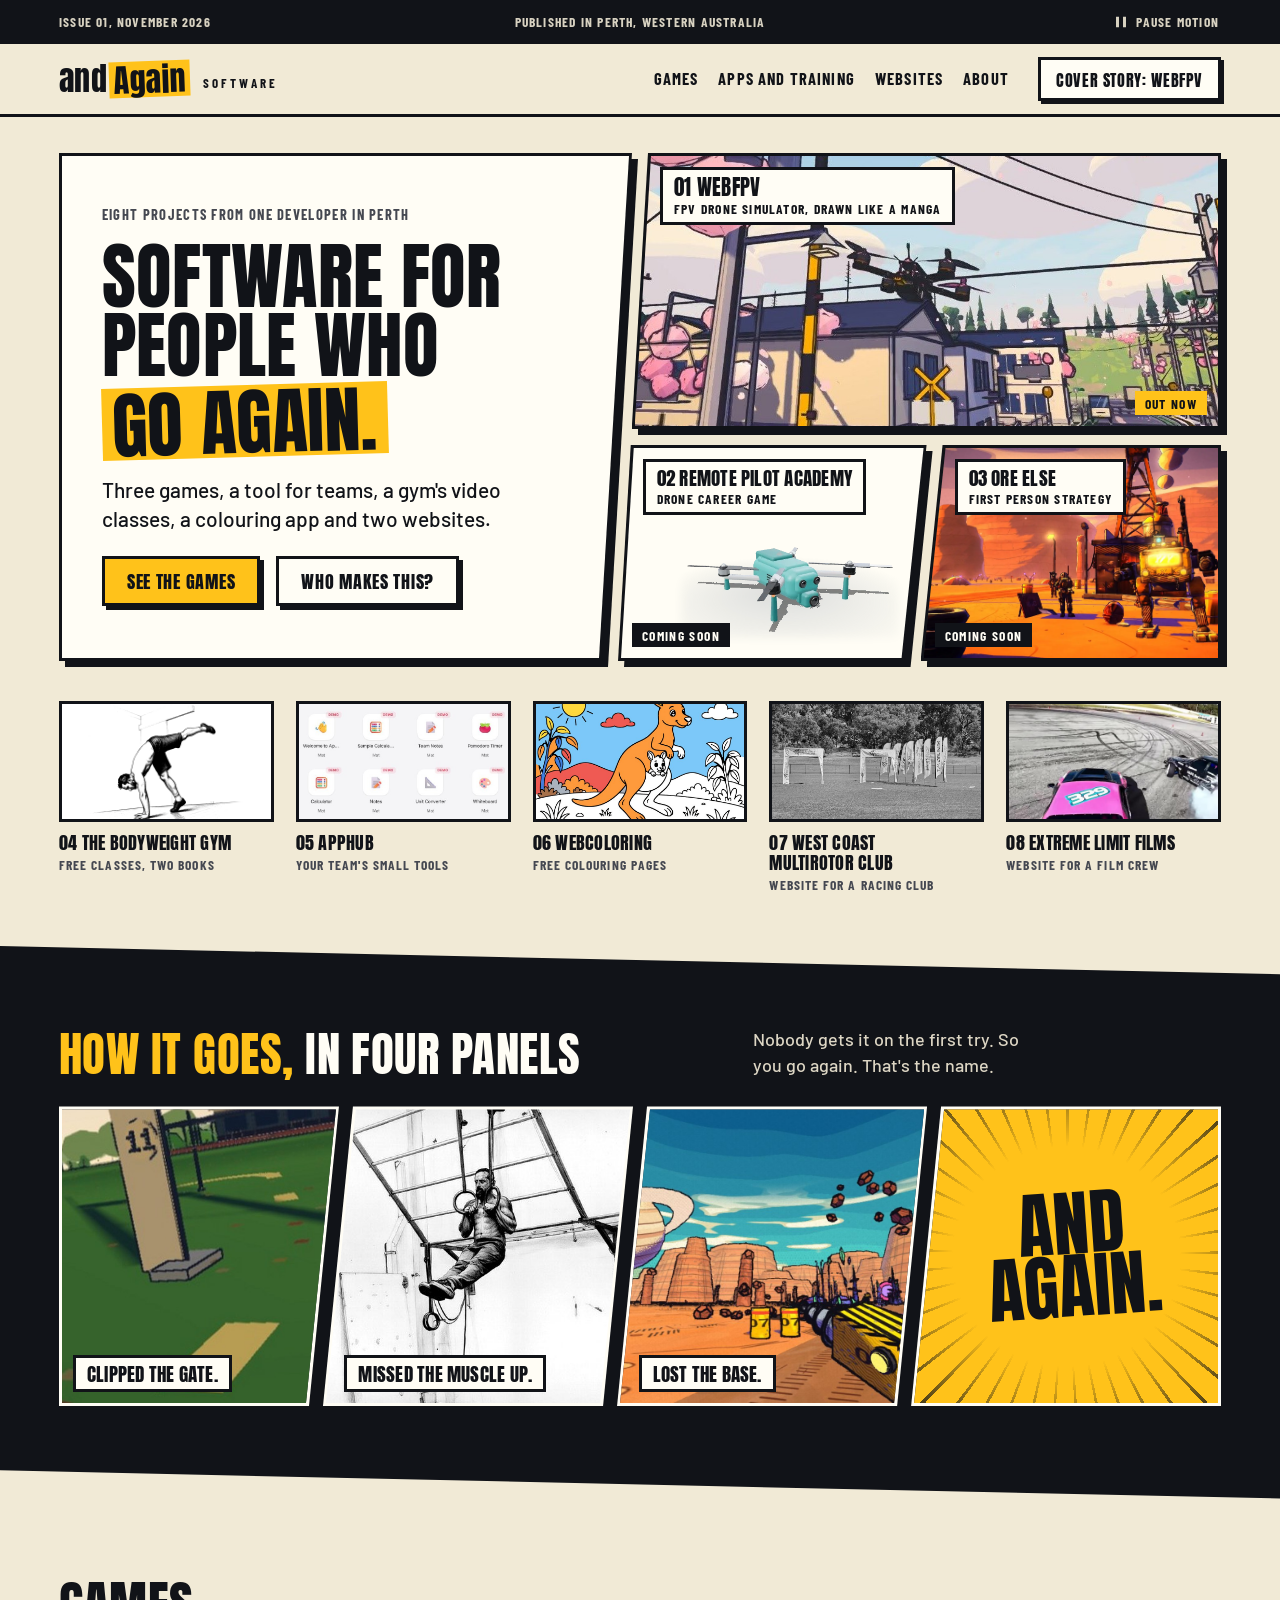
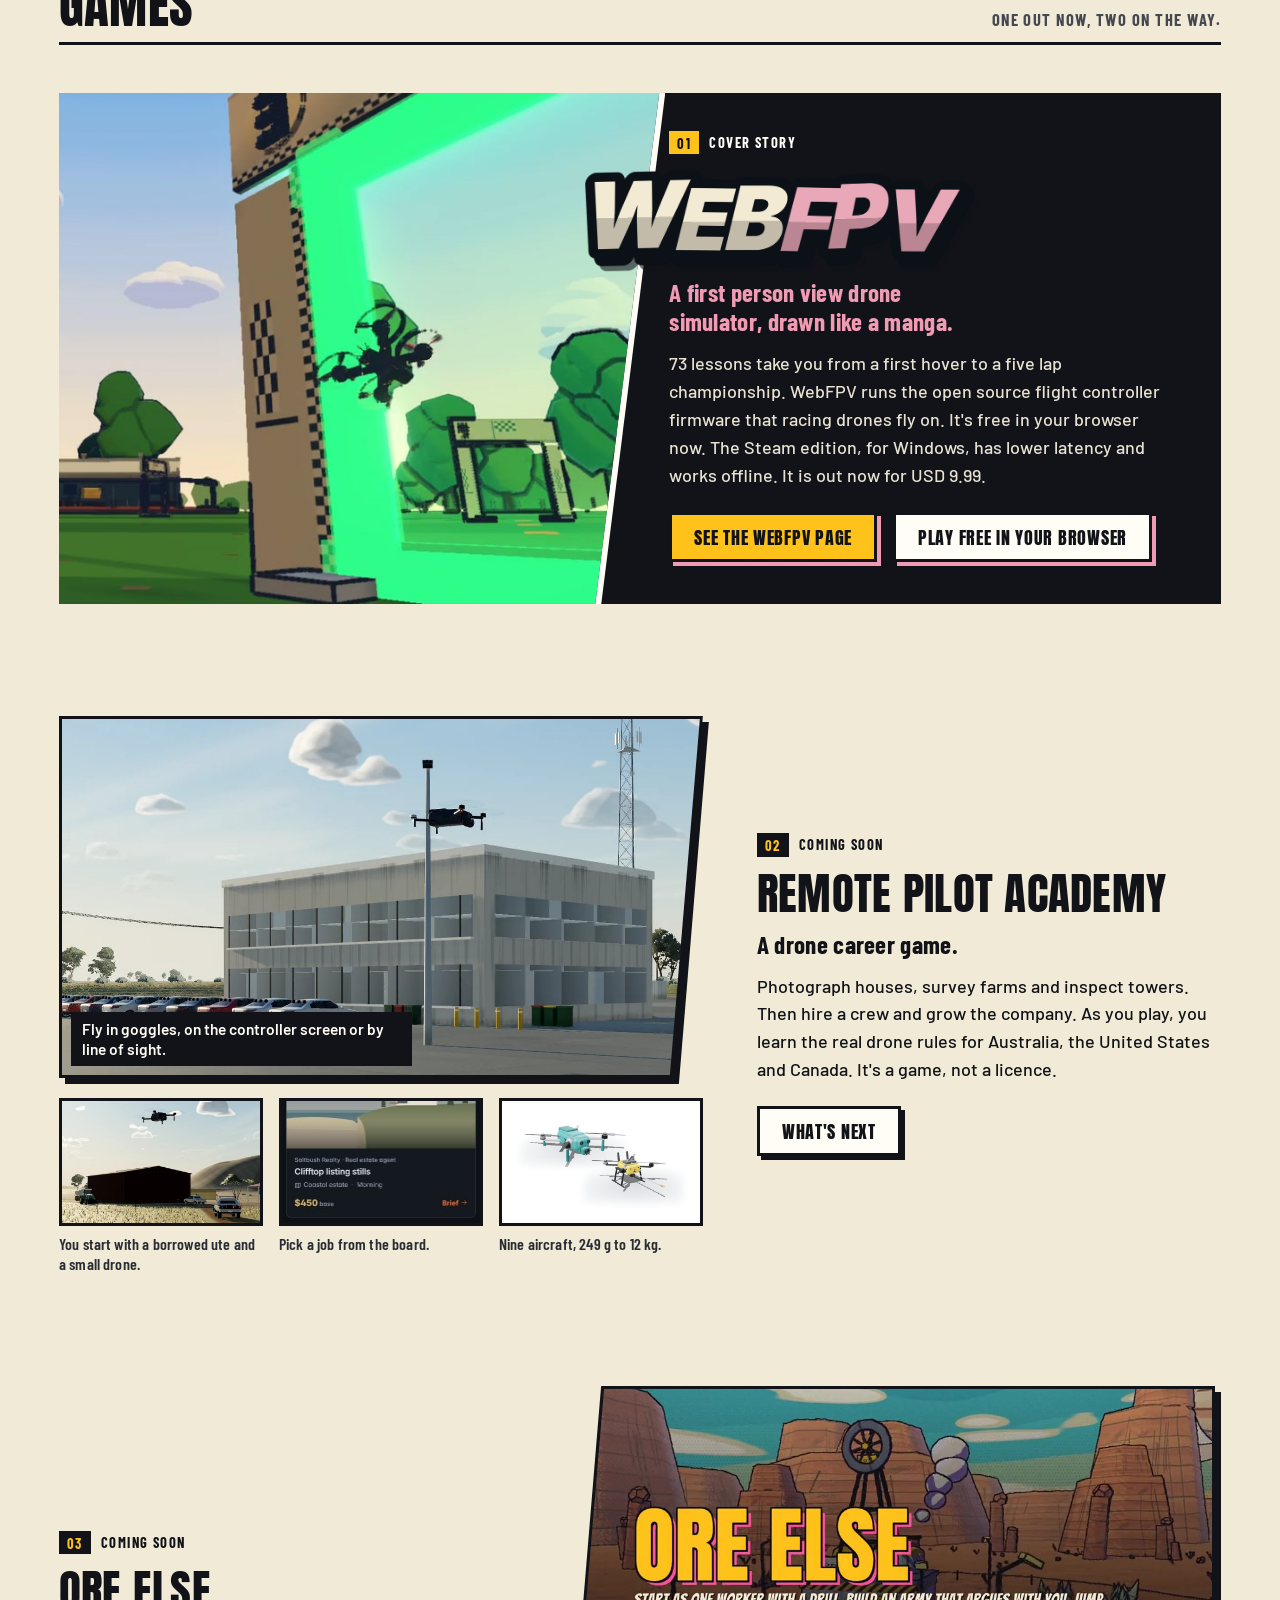
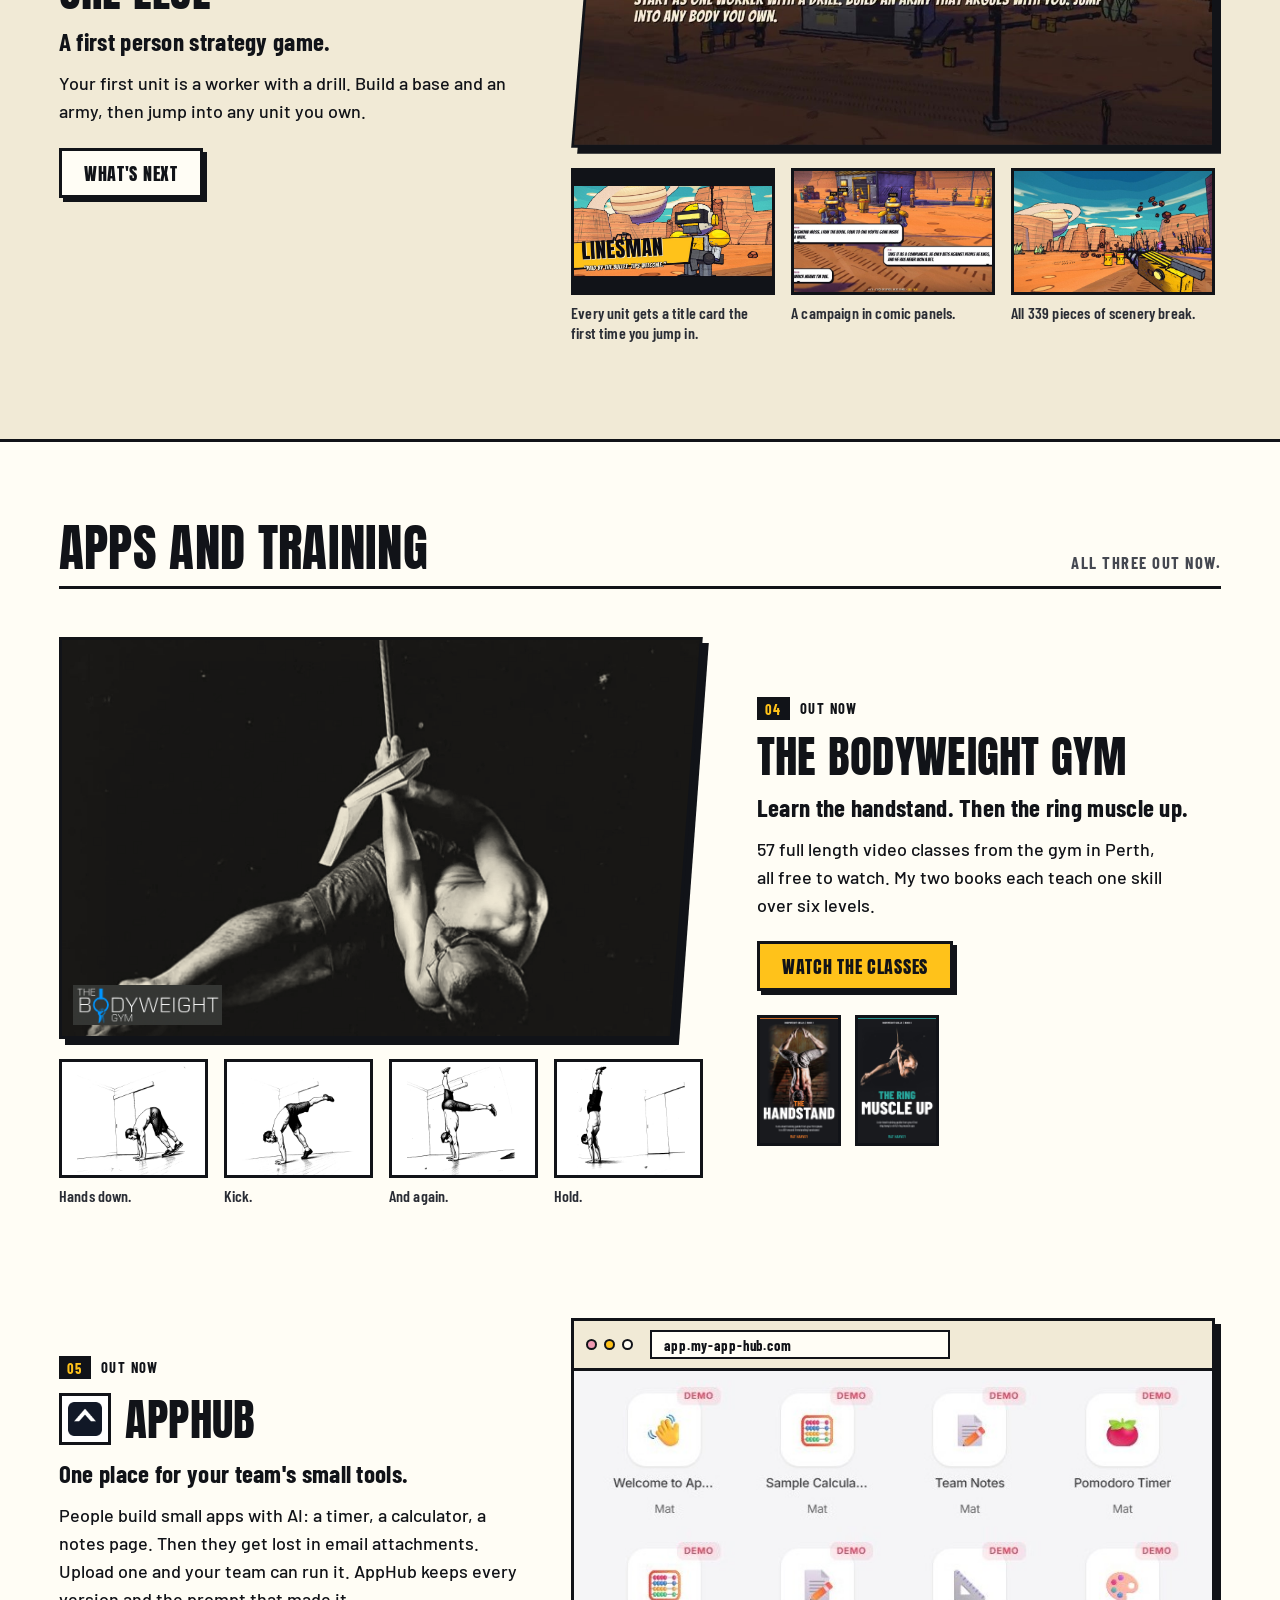
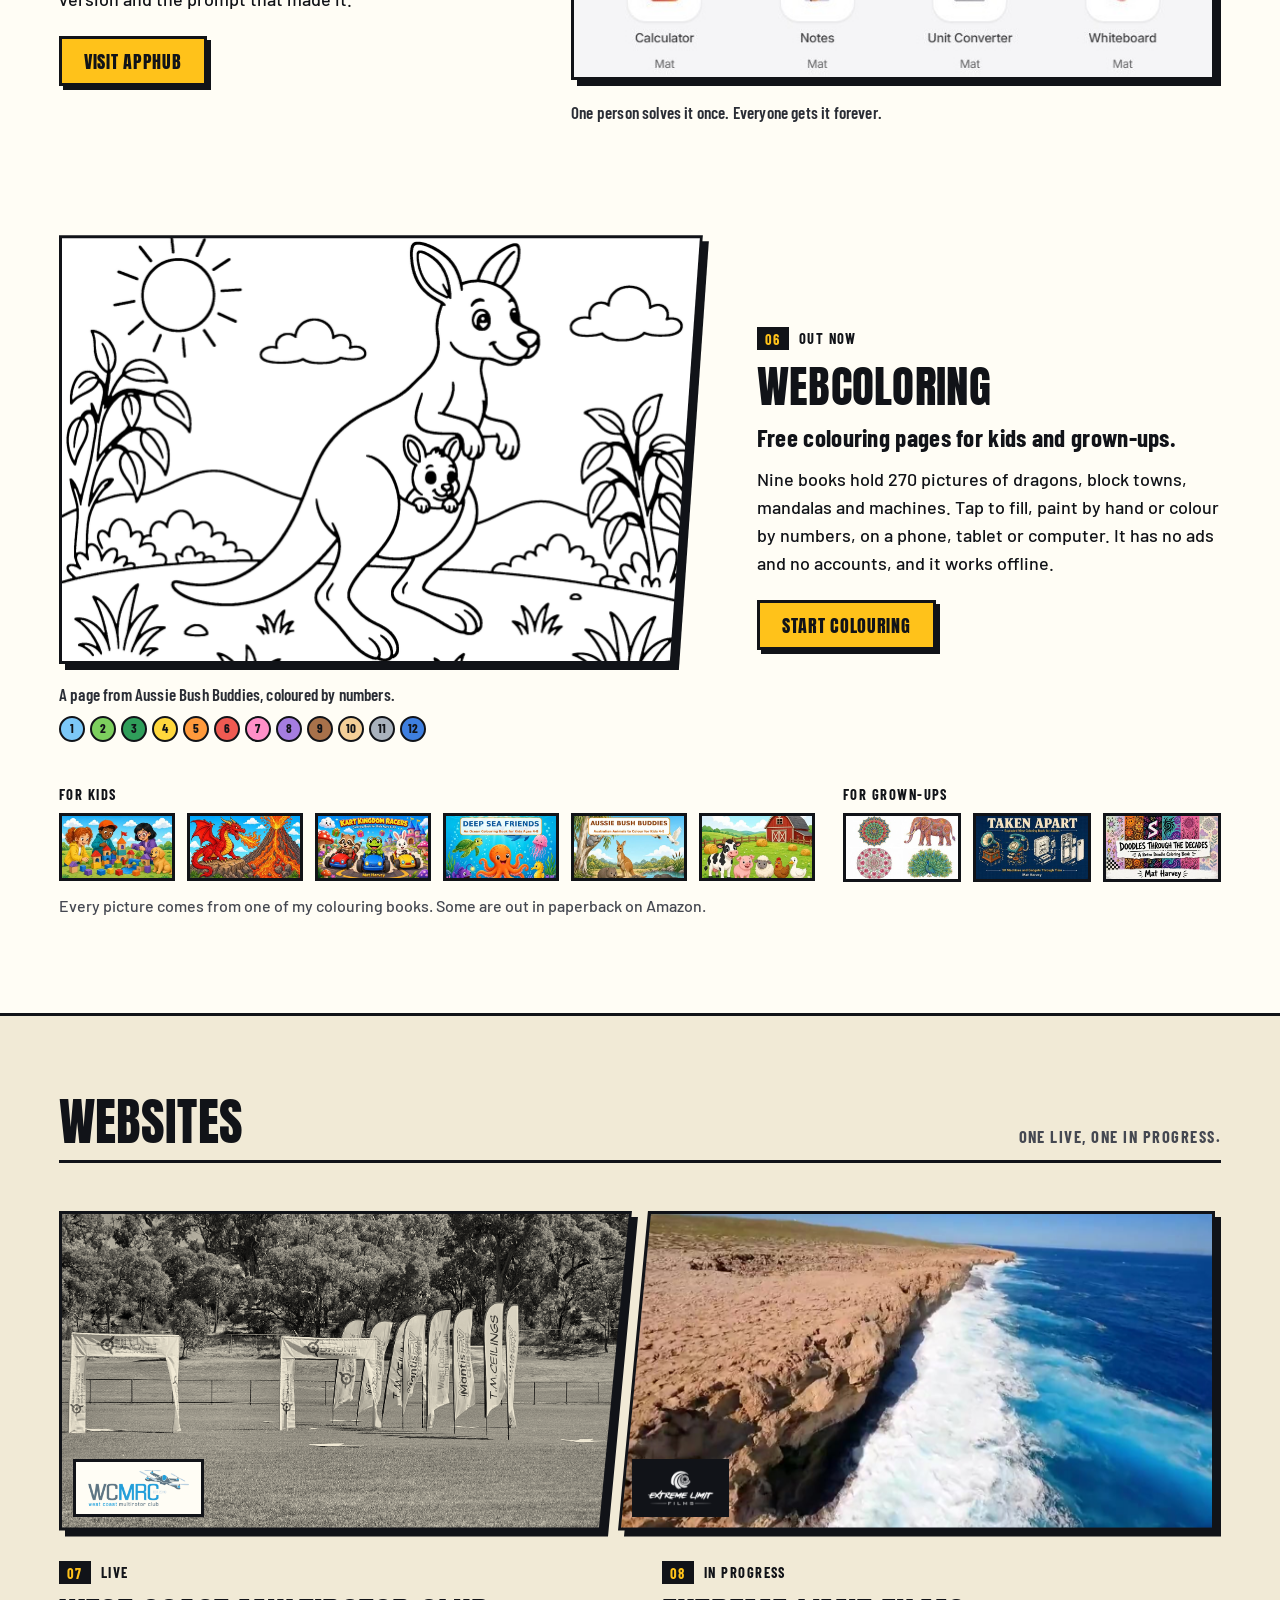
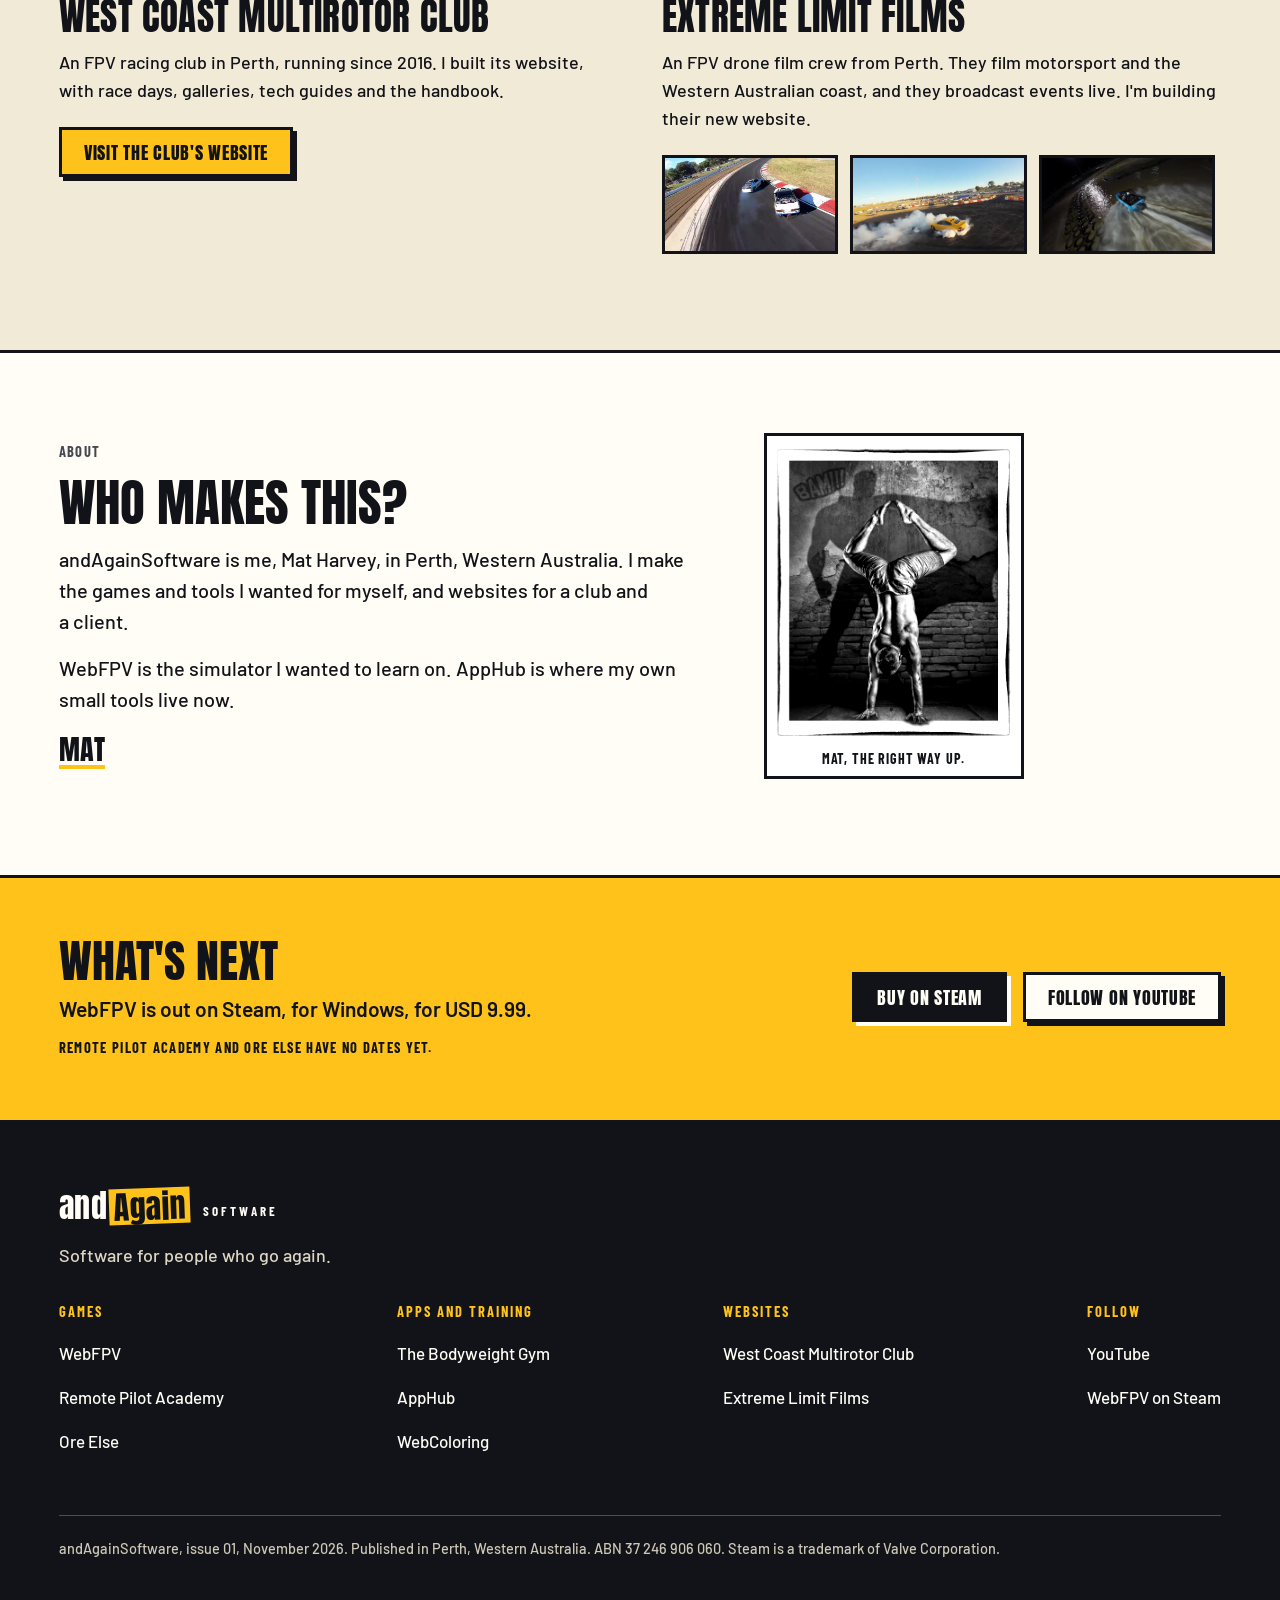
==== commit 43273c62: "Home page: a calmer layout that keeps the comic look The home page read as busy: a dot screen on eve" ====
--- a/index.html
+++ b/index.html
@@ -10,15 +10,15 @@
 <meta property="og:site_name" content="andAgainSoftware">
 <meta property="og:title" content="andAgainSoftware: games, tools and websites from Perth">
 <meta property="og:description" content="andAgainSoftware is Mat Harvey in Perth, Western Australia. Three games, a tool for teams, a gym's video classes, a colouring app and two websites. WebFPV is free in your browser and lands on Steam on 27 November.">
-<meta property="og:url" content="https://mathew-harvey.github.io/andAgainSoftware/">
-<meta property="og:image" content="https://mathew-harvey.github.io/andAgainSoftware/assets/og-home.jpg">
+<meta property="og:url" content="https://andagainsoftware.com/">
+<meta property="og:image" content="https://andagainsoftware.com/assets/og-home.jpg">
 <meta name="twitter:card" content="summary_large_image">
 <link rel="icon" href="favicon.png" type="image/png">
 <link rel="apple-touch-icon" href="apple-touch-icon.png">
 <link rel="preload" href="assets/fonts/anton-latin-400-normal.woff2" as="font" type="font/woff2" crossorigin>
 <link rel="preload" href="assets/fonts/barlow-latin-500-normal.woff2" as="font" type="font/woff2" crossorigin>
 <link rel="stylesheet" href="assets/css/fonts.css">
-<link rel="stylesheet" href="assets/css/home.css">
+<link rel="stylesheet" href="assets/css/home.css?v=2">
 </head>
 <body>
 <a class="skip" href="#main">Skip to the content</a>
@@ -61,7 +61,7 @@
     <div class="cv-g">
       <div class="pan plate cut-r">
         <div class="pan-c"><div class="pan-m">
-          <div class="chips"><span class="chip y">Issue 01</span><span class="chip"><span class="lg-only">Eight projects from one developer in Perth</span><span class="sm-only">Eight projects, one developer</span></span></div>
+          <p class="lab eb"><span class="lg-only">Eight projects from one developer in Perth</span><span class="sm-only">Eight projects, one developer</span></p>
           <h1>Software for people who <span class="hl">go again.</span></h1>
           <p class="sub">Three games, a tool for teams, a gym's video classes, a colouring app and two websites.</p>
           <div class="btns">
@@ -71,15 +71,15 @@
         </div></div>
       </div>
 
-      <a class="pan cv-wf cut-l" href="#webfpv">
+      <a class="pan cv-wf" href="#webfpv">
         <span class="pan-c"><span class="pan-m">
-          <img class="kb" src="assets/media/wf-cover-town.jpg" alt="">
+          <img src="assets/media/wf-cover-town.jpg" alt="">
         </span>
         <span class="cap"><b>01 WebFPV</b><small>FPV drone simulator, drawn like a manga</small></span>
         <span class="tag y" data-t="cvTag">Free now</span></span>
       </a>
 
-      <a class="pan cv-rpa cut-r cd" href="#rpa">
+      <a class="pan cv-rpa" href="#rpa">
         <span class="pan-c"><span class="pan-m">
           <img src="assets/media/rpa-teal.png" alt="">
         </span>
@@ -87,55 +87,22 @@
         <span class="tag">Coming soon</span></span>
       </a>
 
-      <a class="pan cv-ore cut-l cd" href="#ore">
+      <a class="pan cv-ore" href="#ore">
         <span class="pan-c"><span class="pan-m">
-          <img class="kb" src="assets/media/ore-menu0.jpg" alt="">
+          <img src="assets/media/ore-menu0.jpg" alt="">
         </span>
         <span class="cap"><b>03 Ore Else</b><small>First person strategy</small></span>
         <span class="tag">Coming soon</span></span>
       </a>
-
-      <a class="pan cv-bwg cut-r2 cd" href="#bwg">
-        <span class="pan-c"><span class="pan-m duo">
-          <img src="assets/media/bwg-hl-03.jpg" alt="">
-        </span>
-        <span class="cap"><b>04 The Bodyweight Gym</b><small>Free classes, two books</small></span>
-        <span class="tag y">Out now</span></span>
-      </a>
-
-      <a class="pan cv-app cut-lr2 cd" href="#apphub">
-        <span class="pan-c"><span class="pan-m">
-          <span class="cv-ah"><img src="assets/media/apphub-mark.png" alt=""><b>One person solves it once.</b></span>
-        </span>
-        <span class="cap"><b>05 AppHub</b><small>Your team's small tools</small></span>
-        <span class="tag y">Out now</span></span>
-      </a>
-
-      <a class="pan cv-wcl cut-lr2 cd" href="#webcoloring">
-        <span class="pan-c"><span class="pan-m">
-          <img src="assets/media/wcl-cover.jpg" alt="">
-        </span>
-        <span class="cap"><b>06 WebColoring</b><small>Free colouring pages</small></span>
-        <span class="tag y">Out now</span></span>
-      </a>
-
-      <a class="pan cv-wc cut-lr2 cd" href="#wcmrc">
-        <span class="pan-c"><span class="pan-m flat">
-          <img src="assets/media/wcmrc-quad-cut.png" alt="">
-        </span>
-        <span class="cap"><b>07 West Coast Multirotor Club</b><small>Website for a racing club</small></span>
-        <span class="tag y">Live</span></span>
-        <img class="cv-pop" src="assets/media/wcmrc-quad-cut.png" alt="">
-      </a>
-
-      <a class="pan cv-elf cut-l2 cd" href="#elf">
-        <span class="pan-c"><span class="pan-m">
-          <img class="kb" src="assets/media/elf-d1wa.jpg" alt="" loading="lazy">
-        </span>
-        <span class="cap"><b>08 Extreme Limit Films</b><small>Website for a film crew</small></span>
-        <span class="tag">In progress</span></span>
-      </a>
-    </div>
+    </div>
+
+    <ul class="ix">
+      <li><a href="#bwg"><span class="ix-p sk"><img src="assets/media/bwg-hl-03.jpg" alt=""></span><b>04 The Bodyweight Gym</b><small>Free classes, two books</small></a></li>
+      <li><a href="#apphub"><span class="ix-p ah"><img src="assets/media/apphub-grid8.jpg" alt=""></span><b>05 AppHub</b><small>Your team's small tools</small></a></li>
+      <li><a href="#webcoloring"><span class="ix-p"><img src="assets/media/wcl-cover.jpg" alt=""></span><b>06 WebColoring</b><small>Free colouring pages</small></a></li>
+      <li><a href="#wcmrc"><span class="ix-p mono"><img src="assets/media/wcmrc-gates.jpg" alt=""></span><b>07 West Coast Multirotor Club</b><small>Website for a racing club</small></a></li>
+      <li><a href="#elf"><span class="ix-p"><img src="assets/media/elf-d1wa.jpg" alt="" loading="lazy"></span><b>08 Extreme Limit Films</b><small>Website for a film crew</small></a></li>
+    </ul>
   </div>
 </section>
 
@@ -157,7 +124,6 @@
 <section class="sec" aria-labelledby="h-games">
   <div class="w">
     <header class="sh" id="games">
-      <span class="sh-n" aria-hidden="true"><i>01</i><i>02</i><i>03</i></span>
       <h2 id="h-games">Games</h2>
       <p>One out now, two on the way.</p>
     </header>
@@ -169,7 +135,7 @@
         </div>
       </div>
       <div class="wfp-t">
-        <div class="chips"><span class="chip n">01</span><span class="chip y">Cover story</span></div>
+        <p class="kick"><b>01</b><span>Cover story</span></p>
         <h3><img class="wf-lg" src="assets/media/wf-logo.png" alt="WebFPV"></h3>
         <p class="big">A first person view drone simulator, drawn like a manga.</p>
         <p>73&nbsp;lessons take you from a first hover to a five lap championship. WebFPV runs the open source flight controller firmware that racing drones fly on. It's free in your browser now. <span data-t="wfSteamLine">The Steam edition, for Windows, has lower latency and works offline. It comes out on 27&nbsp;November for USD&nbsp;9.99.</span></p>
@@ -180,100 +146,95 @@
       </div>
     </article>
 
-    <article class="rp" id="rpa">
-      <div class="pan rp-l"><span class="pan-c"><span class="pan-m"><img src="assets/media/rpa-site-lead.jpg" alt="Remote Pilot Academy: a drone hovers above a two storey depot, a row of parked cars and a line of shipping containers" loading="lazy"></span>
-        <span class="say up w1">Fly in goggles, on the controller screen or by line of sight.</span></span>
-        <h3 class="rp-n"><span>Remote Pilot</span> <span>Academy</span></h3>
-      </div>
-      <div class="rp-r">
-        <div class="tpb">
-          <div class="chips"><span class="chip n">02</span><span class="chip k">Coming soon</span></div>
-          <p class="big">A drone career game.</p>
-          <p>Photograph houses, survey farms and inspect towers. Then hire a crew and grow the company. As you play, you learn the real drone rules for Australia, the United States and Canada. It's a game, not a licence.</p>
-          <div class="btns"><a class="btn wh" href="#next">What's next</a></div>
-        </div>
-        <div class="pols">
-          <figure class="pol"><img src="assets/media/rpa-farm-p.jpg" alt="A small drone flies over a paddock towards a shed, a tractor and two utes" loading="lazy"><figcaption>You start with a borrowed ute and a small drone.</figcaption></figure>
-          <figure class="pol wd"><img src="assets/media/rpa-job1.jpg" alt="A job card: clifftop listing stills for a real estate agent, 450 dollars" loading="lazy"><figcaption>Pick a job from the board.</figcaption></figure>
-          <figure class="pol hg"><img src="assets/media/rpa-hangar.png" alt="Two of the game's aircraft: a small teal quad and a yellow wash quad" loading="lazy"><figcaption>Nine aircraft, 249&nbsp;g to 12&nbsp;kg.</figcaption></figure>
-        </div>
-      </div>
-    </article>
-
-    <article class="oe" id="ore">
-      <div class="pan tp cut-r oe-n"><div class="pan-c"><div class="pan-m">
-        <div class="chips"><span class="chip n">03</span><span class="chip k">Coming soon</span></div>
-        <h3 class="nm"><span>Ore</span> <span>Else</span></h3>
+    <article class="pj" id="rpa">
+      <div class="pj-m">
+        <figure class="pan lead sr"><span class="pan-c"><span class="pan-m rp-l"><img src="assets/media/rpa-site-lead.jpg" alt="Remote Pilot Academy: a drone hovers above a two storey depot, a row of parked cars and a line of shipping containers" loading="lazy"></span>
+          <span class="say">Fly in goggles, on the controller screen or by line of sight.</span></span></figure>
+        <ul class="ths lst">
+          <li><figure class="th"><img src="assets/media/rpa-farm-p.jpg" alt="A small drone flies over a paddock towards a shed, a tractor and two utes" loading="lazy"><figcaption>You start with a borrowed ute and a small drone.</figcaption></figure></li>
+          <li><figure class="th job"><img src="assets/media/rpa-job1.jpg" alt="A job card: clifftop listing stills for a real estate agent, 450 dollars" loading="lazy"><figcaption>Pick a job from the board.</figcaption></figure></li>
+          <li><figure class="th fit"><img src="assets/media/rpa-hangar.png" alt="Two of the game's aircraft: a small teal quad and a yellow wash quad" loading="lazy"><figcaption>Nine aircraft, 249&nbsp;g to 12&nbsp;kg.</figcaption></figure></li>
+        </ul>
+      </div>
+      <div class="pj-t">
+        <p class="kick"><b>02</b><span>Coming soon</span></p>
+        <h3 class="nm">Remote Pilot Academy</h3>
+        <p class="big">A drone career game.</p>
+        <p>Photograph houses, survey farms and inspect towers. Then hire a crew and grow the company. As you play, you learn the real drone rules for Australia, the United States and Canada. It's a game, not a licence.</p>
+        <div class="btns"><a class="btn wh" href="#next">What's next</a></div>
+      </div>
+    </article>
+
+    <article class="pj flip" id="ore">
+      <div class="pj-m">
+        <figure class="pan lead sl"><span class="pan-c"><span class="pan-m"><video src="assets/media/ore-loop.mp4" poster="assets/media/ore-loop-poster.jpg" muted loop playsinline preload="none" aria-label="Ore Else footage: a worker with a drill, a base under attack and a first person fight"></video></span></span></figure>
+        <ul class="ths lst">
+          <li><figure class="th lb"><img src="assets/media/ore-linesman.jpg" alt="A title card for a unit called the Linesman: a yellow robot with a rifle. The card reads: paid by the bullet, tips welcome" loading="lazy"><figcaption>Every unit gets a title card the first time you jump in.</figcaption></figure></li>
+          <li><figure class="th"><img src="assets/media/ore-story-c.jpg" alt="A story panel from Ore Else: two miners trade jokes in speech bubbles" loading="lazy"><figcaption>A campaign in comic panels.</figcaption></figure></li>
+          <li><figure class="th"><img src="assets/media/ore-collapse.jpg" alt="A tower breaking apart in Ore Else" loading="lazy"><figcaption>All 339 pieces of scenery break.</figcaption></figure></li>
+        </ul>
+      </div>
+      <div class="pj-t">
+        <p class="kick"><b>03</b><span>Coming soon</span></p>
+        <h3 class="nm">Ore Else</h3>
         <p class="big">A first person strategy game.</p>
         <p>Your first unit is a worker with a drill. Build a base and an army, then jump into any unit you own.</p>
         <div class="btns"><a class="btn wh" href="#next">What's next</a></div>
-      </div></div></div>
-      <div class="oe-m">
-        <div class="pan oe-l"><span class="pan-c"><span class="pan-m"><img src="assets/media/ore-linesman.jpg" alt="A title card for a unit called the Linesman: a yellow robot with a rifle. The card reads: paid by the bullet, tips welcome" loading="lazy"></span>
-          <span class="say br w2">Every unit gets a title card the first time you jump in.</span></span></div>
-        <div class="pan oe-v"><span class="pan-c"><span class="pan-m"><video src="assets/media/ore-loop.mp4" poster="assets/media/ore-loop-poster.jpg" muted loop playsinline preload="none" aria-label="Ore Else footage: a worker with a drill, a base under attack and a first person fight"></video></span></span></div>
-        <div class="oe-x">
-          <figure class="pol oe-p"><img src="assets/media/ore-story-c.jpg" alt="A story panel from Ore Else: two miners trade jokes in speech bubbles" loading="lazy"><figcaption>A campaign in comic panels.</figcaption></figure>
-          <p class="oe-k">All 339 pieces of scenery break.</p>
-        </div>
-      </div>
-    </article>
-  </div>
-</section>
-
-<section class="sec pk band rv" aria-labelledby="h-tools">
+      </div>
+    </article>
+  </div>
+</section>
+
+<section class="sec alt" aria-labelledby="h-tools">
   <div class="w">
     <header class="sh" id="tools">
-      <span class="sh-n" aria-hidden="true"><i>04</i><i>05</i><i>06</i></span>
       <h2 id="h-tools">Apps and training</h2>
       <p>All three out now.</p>
     </header>
 
-    <article class="sp bwg" id="bwg">
-      <figure class="pan sp-a cut-r"><span class="pan-c"><span class="pan-m duo"><img src="assets/media/bwg-rope.jpg" alt="Mat Harvey upside down on a climbing rope, in black and white" loading="lazy"></span><span class="lgo raw"><img src="assets/media/bwg-logo.png" alt="The Bodyweight Gym logo"></span></span></figure>
-      <div class="pan tp sp-b cut-l"><div class="pan-c"><div class="pan-m">
-        <div class="tp-1">
-          <div class="chips"><span class="chip n">04</span><span class="chip k">Out now</span></div>
-          <h3 class="nm">The&nbsp;Bodyweight&nbsp;Gym</h3>
-          <p class="big">Learn the handstand. Then the ring muscle up.</p>
-          <p>57 full length video classes from the gym in Perth, all free to watch. My two books each teach one skill over six&nbsp;levels.</p>
-          <div class="btns"><a class="btn" href="https://thebodyweightgym.org/" target="_blank" rel="noopener">Watch the classes</a></div>
-        </div>
-        <div class="tp-2">
-          <span class="books">
-            <img src="assets/media/bwg-book-hs.jpg" alt="Book cover: The Handstand, by Mat Harvey" loading="lazy">
-            <img src="assets/media/bwg-book-mu.jpg" alt="Book cover: The Ring Muscle Up, by Mat Harvey" loading="lazy">
-          </span>
-        </div>
-      </div></div></div>
-      <div class="sk4 sp-c">
-          <figure class="sk"><img src="assets/media/bwg-hl-01.jpg" alt="Pencil sketch: hands on the floor, ready to kick up" loading="lazy"><figcaption>Hands down.</figcaption></figure>
-          <figure class="sk"><img src="assets/media/bwg-hl-03.jpg" alt="Pencil sketch: one leg kicks up" loading="lazy"><figcaption>Kick.</figcaption></figure>
-          <figure class="sk"><img src="assets/media/bwg-hl-02.jpg" alt="Pencil sketch: nearly vertical, legs split" loading="lazy"><figcaption>And again.</figcaption></figure>
-          <figure class="sk"><img src="assets/media/bwg-hl-04.jpg" alt="Pencil sketch: a straight handstand" loading="lazy"><figcaption>Hold.</figcaption></figure>
-      </div>
-    </article>
-
-    <article class="ah2" id="apphub">
-      <div class="ah2-t">
-        <div class="chips"><span class="chip n">05</span><span class="chip k">Out now</span></div>
+    <article class="pj" id="bwg">
+      <div class="pj-m">
+        <figure class="pan lead sr bw-l"><span class="pan-c"><span class="pan-m duo"><img src="assets/media/bwg-rope.jpg" alt="Mat Harvey upside down on a climbing rope, in black and white" loading="lazy"></span><span class="lgo raw"><img src="assets/media/bwg-logo.png" alt="The Bodyweight Gym logo"></span></span></figure>
+        <ul class="ths n4">
+          <li><figure class="th sq"><img src="assets/media/bwg-hl-01.jpg" alt="Pencil sketch: hands on the floor, ready to kick up" loading="lazy"><figcaption>Hands down.</figcaption></figure></li>
+          <li><figure class="th sq"><img src="assets/media/bwg-hl-03.jpg" alt="Pencil sketch: one leg kicks up" loading="lazy"><figcaption>Kick.</figcaption></figure></li>
+          <li><figure class="th sq"><img src="assets/media/bwg-hl-02.jpg" alt="Pencil sketch: nearly vertical, legs split" loading="lazy"><figcaption>And again.</figcaption></figure></li>
+          <li><figure class="th sq"><img src="assets/media/bwg-hl-04.jpg" alt="Pencil sketch: a straight handstand" loading="lazy"><figcaption>Hold.</figcaption></figure></li>
+        </ul>
+      </div>
+      <div class="pj-t">
+        <p class="kick"><b>04</b><span>Out now</span></p>
+        <h3 class="nm">The Bodyweight Gym</h3>
+        <p class="big">Learn the handstand. Then the ring muscle up.</p>
+        <p>57 full length video classes from the gym in Perth, all free to watch. My two books each teach one skill over six&nbsp;levels.</p>
+        <div class="btns"><a class="btn" href="https://thebodyweightgym.org/" target="_blank" rel="noopener">Watch the classes</a></div>
+        <span class="books">
+          <img src="assets/media/bwg-book-hs.jpg" alt="Book cover: The Handstand, by Mat Harvey" loading="lazy">
+          <img src="assets/media/bwg-book-mu.jpg" alt="Book cover: The Ring Muscle Up, by Mat Harvey" loading="lazy">
+        </span>
+      </div>
+    </article>
+
+    <article class="pj flip" id="apphub">
+      <div class="pj-m">
+        <div class="brw">
+          <div class="brw-bar" aria-hidden="true"><i></i><i></i><i></i><span>app.my-app-hub.com</span></div>
+          <div class="brw-v"><img src="assets/media/apphub-grid8.jpg" alt="Eight AppHub demo apps, among them Team Notes, Pomodoro Timer, Calculator, Unit Converter and Whiteboard" loading="lazy"></div>
+        </div>
+        <p class="cpt">One person solves it once. Everyone gets it forever.</p>
+      </div>
+      <div class="pj-t">
+        <p class="kick"><b>05</b><span>Out now</span></p>
         <div class="nmrow"><span class="logo-w"><img src="assets/media/apphub-mark.png" alt=""></span><h3 class="nm">AppHub</h3></div>
         <p class="big">One place for your team's small tools.</p>
         <p>People build small apps with AI: a timer, a calculator, a notes page. Then they get lost in email attachments. Upload one and your team can run it. AppHub keeps every version and the prompt that made it.</p>
         <div class="btns"><a class="btn" href="https://my-app-hub.com/" target="_blank" rel="noopener">Visit AppHub</a></div>
       </div>
-      <div class="ah2-a">
-        <p class="brw-n"><span>One person solves it once.</span> <span>Everyone gets it forever.</span></p>
-        <div class="brw">
-          <div class="brw-bar" aria-hidden="true"><i></i><i></i><i></i><span>app.my-app-hub.com</span></div>
-          <div class="brw-v"><img src="assets/media/apphub-grid8.jpg" alt="Eight AppHub demo apps, among them Team Notes, Pomodoro Timer, Calculator, Unit Converter and Whiteboard" loading="lazy"></div>
-        </div>
-      </div>
-    </article>
-
-    <article class="wcl" id="webcoloring">
-      <div class="wcl-a">
-        <figure class="pan wcl-pg cut-r"><span class="pan-c"><span class="pan-m">
+    </article>
+
+    <article class="pj" id="webcoloring">
+      <div class="pj-m">
+        <figure class="pan lead sr wcl-pg"><span class="pan-c"><span class="pan-m">
           <span class="wcl-st" role="img" aria-label="A colouring page: a kangaroo with a joey in her pouch, filled in one colour at a time">
             <img class="ln" src="assets/media/wcl-line.png" alt="" width="1280" height="960" loading="lazy">
             <img class="f f1 on" src="assets/media/wcl-c01.png" alt="" width="1280" height="960" loading="lazy">
@@ -290,12 +251,12 @@
           </span></span></span>
         </figure>
         <div class="wcl-key">
-          <p>A page from Aussie Bush Buddies, coloured by numbers.</p>
-          <ul class="wcl-pal" aria-hidden="true"><li class="d1" style="--c:#7cc8f8">1</li><li class="d2" style="--c:#7ccf5e">2</li><li class="d3" style="--c:#2f9e5a">3</li><li class="d4" style="--c:#ffd83d">4</li><li class="d5" style="--c:#ff9a3c">5</li><li class="d6" style="--c:#ef5a52">6</li><li style="--c:#ff8fc8">7</li><li class="d7" style="--c:#a57de0">8</li><li class="d8" style="--c:#a8714a">9</li><li class="d9" style="--c:#f3cf98">10</li><li class="d10" style="--c:#a9b2bd">11</li><li class="d11" style="--c:#3e7fe0">12</li></ul>
-        </div>
-      </div>
-      <div class="wcl-t">
-        <div class="chips"><span class="chip n">06</span><span class="chip k">Out now</span></div>
+          <p class="cpt">A page from Aussie Bush Buddies, coloured by numbers.</p>
+          <ul class="wcl-pal" aria-hidden="true"><li style="--c:#7cc8f8">1</li><li style="--c:#7ccf5e">2</li><li style="--c:#2f9e5a">3</li><li style="--c:#ffd83d">4</li><li style="--c:#ff9a3c">5</li><li style="--c:#ef5a52">6</li><li style="--c:#ff8fc8">7</li><li style="--c:#a57de0">8</li><li style="--c:#a8714a">9</li><li style="--c:#f3cf98">10</li><li style="--c:#a9b2bd">11</li><li style="--c:#3e7fe0">12</li></ul>
+        </div>
+      </div>
+      <div class="pj-t">
+        <p class="kick"><b>06</b><span>Out now</span></p>
         <h3 class="nm">WebColoring</h3>
         <p class="big">Free colouring pages for kids and grown-ups.</p>
         <p>Nine books hold 270&nbsp;pictures of dragons, block towns, mandalas and machines. Tap to fill, paint by hand or colour by numbers, on a phone, tablet or computer. It has no ads and no accounts, and it works offline.</p>
@@ -330,63 +291,59 @@
 <section class="sec" aria-labelledby="h-sites">
   <div class="w">
     <header class="sh" id="sites">
-      <span class="sh-n" aria-hidden="true"><i>07</i><i>08</i></span>
       <h2 id="h-sites">Websites</h2>
       <p>One live, one in progress.</p>
     </header>
     <div class="ws">
       <article class="ws-c" id="wcmrc">
-        <div class="pan ws-ph cut-r"><span class="pan-c"><span class="pan-m duo"><img src="assets/media/wcmrc-gates.jpg" alt="Race gates and flags set up on the club's field" loading="lazy"></span>
-          <span class="lgo"><img src="assets/media/wcmrc-logo.png" alt=""></span></span>
-          <img class="ws-q" src="assets/media/wcmrc-quad-cut.png" alt="" loading="lazy">
-        </div>
-        <div class="chips"><span class="chip n">07</span><span class="chip k">Live</span></div>
+        <figure class="pan lead sr"><span class="pan-c"><span class="pan-m duo"><img src="assets/media/wcmrc-gates.jpg" alt="Race gates and flags set up on the club's field" loading="lazy"></span>
+          <span class="lgo"><img src="assets/media/wcmrc-logo.png" alt=""></span></span></figure>
+        <p class="kick"><b>07</b><span>Live</span></p>
         <h3 class="nm">West Coast Multirotor Club</h3>
         <p>An FPV racing club in Perth, running since 2016. I built its website, with race days, galleries, tech guides and the handbook.</p>
         <div class="btns"><a class="btn" href="https://westcoastmultirotors.com.au/" target="_blank" rel="noopener">Visit the club's website</a></div>
       </article>
 
-      <article class="ws-e" id="elf">
-        <div class="pan ws-lb cut-l"><span class="pan-c"><span class="pan-m"><video src="assets/media/elf-coast.mp4" poster="assets/media/elf-coast-poster.jpg" muted loop playsinline preload="none" aria-label="Drone film by Extreme Limit Films: cliffs and surf on the Western Australian coast"></video></span>
-          <span class="lgo dk"><img src="assets/media/elf-logo.png" alt=""></span></span></div>
-        <div class="reel">
-          <img src="assets/media/elf-hero-drift.jpg" alt="Two drift cars sideways on a circuit, filmed from a drone" loading="lazy">
-          <img src="assets/media/elf-skidfest.jpg" alt="A yellow car in a cloud of burnout smoke, filmed from a drone" loading="lazy">
-          <img src="assets/media/elf-kraken.jpg" alt="A jet sprint boat in a tight channel" loading="lazy">
-        </div>
-        <div class="ws-et">
-          <div>
-            <div class="chips"><span class="chip n">08</span><span class="chip k">In progress</span></div>
-            <h3 class="nm">Extreme Limit Films</h3>
-          </div>
-          <p>An FPV drone film crew from Perth. They film motorsport and the Western Australian coast, and they broadcast events live. I'm building their new website.</p>
-        </div>
+      <article class="ws-c" id="elf">
+        <figure class="pan lead sl"><span class="pan-c"><span class="pan-m"><video src="assets/media/elf-coast.mp4" poster="assets/media/elf-coast-poster.jpg" muted loop playsinline preload="none" aria-label="Drone film by Extreme Limit Films: cliffs and surf on the Western Australian coast"></video></span>
+          <span class="lgo dk"><img src="assets/media/elf-logo.png" alt=""></span></span></figure>
+        <p class="kick"><b>08</b><span>In progress</span></p>
+        <h3 class="nm">Extreme Limit Films</h3>
+        <p>An FPV drone film crew from Perth. They film motorsport and the Western Australian coast, and they broadcast events live. I'm building their new website.</p>
+        <ul class="ths reel">
+          <li><figure class="th"><img src="assets/media/elf-hero-drift.jpg" alt="Two drift cars sideways on a circuit, filmed from a drone" loading="lazy"></figure></li>
+          <li><figure class="th"><img src="assets/media/elf-skidfest.jpg" alt="A yellow car in a cloud of burnout smoke, filmed from a drone" loading="lazy"></figure></li>
+          <li><figure class="th"><img src="assets/media/elf-kraken.jpg" alt="A jet sprint boat in a tight channel" loading="lazy"></figure></li>
+        </ul>
       </article>
     </div>
   </div>
 </section>
 
-<section class="lt" aria-labelledby="h-about">
-  <div class="w lt-g" id="about" style="scroll-margin-top: 100px">
-    <div class="box letter">
+<section class="sec alt ab" aria-labelledby="h-about">
+  <div class="w ab-g" id="about">
+    <div class="ab-t">
       <span class="lab">About</span>
       <h2 id="h-about">Who makes this?</h2>
-      <div class="letter-t">
-        <p>andAgainSoftware is me, Mat Harvey, in Perth, Western Australia. I make the games and tools I wanted for myself, and websites for a club and a client.</p>
-        <p>WebFPV is the simulator I wanted to learn on. AppHub is where my own small tools live now.</p>
-        <span class="sig">Mat</span>
-      </div>
-      <figure class="snap"><span class="duo pp"><img src="assets/media/bwg-mat.jpg" alt="Mat Harvey holding a handstand against a brick wall" loading="lazy"></span><figcaption>Mat, the right way up.</figcaption></figure>
-    </div>
-    <aside class="coupon" id="next" aria-labelledby="h-next">
-      <svg class="sc" viewBox="0 0 24 24" aria-hidden="true"><g fill="none" stroke="#111318" stroke-width="2.2" stroke-linecap="round"><circle cx="6" cy="7" r="3"></circle><circle cx="6" cy="17" r="3"></circle><path d="M8.6 8.6 21 18M8.6 15.4 21 6"></path></g></svg>
-      <span class="lab">Cut here</span>
+      <p>andAgainSoftware is me, Mat Harvey, in Perth, Western Australia. I make the games and tools I wanted for myself, and websites for a club and a client.</p>
+      <p>WebFPV is the simulator I wanted to learn on. AppHub is where my own small tools live now.</p>
+      <span class="sig">Mat</span>
+    </div>
+    <figure class="snap"><span class="duo"><img src="assets/media/bwg-mat.jpg" alt="Mat Harvey holding a handstand against a brick wall" loading="lazy"></span><figcaption>Mat, the right way up.</figcaption></figure>
+  </div>
+</section>
+
+<section class="nxb" id="next" aria-labelledby="h-next">
+  <div class="w nxb-g">
+    <div class="nxb-t">
       <h2 id="h-next">What's next</h2>
       <p data-t="nextUp">WebFPV lands on Steam on 27&nbsp;November, for USD&nbsp;9.99.</p>
-      <a class="btn" href="https://store.steampowered.com/app/4944190/webFPV/" target="_blank" rel="noopener" data-t="steamLabel">Wishlist on Steam</a>
+      <p class="nx lab">Remote Pilot Academy and Ore Else have no dates&nbsp;yet.</p>
+    </div>
+    <div class="btns">
+      <a class="btn bk" href="https://store.steampowered.com/app/4944190/webFPV/" target="_blank" rel="noopener" data-t="steamLabel">Wishlist on Steam</a>
       <a class="btn wh" href="https://www.youtube.com/@andAgainFPV" target="_blank" rel="noopener">Follow on YouTube</a>
-      <p class="nx lab">Remote Pilot Academy and Ore Else have no dates&nbsp;yet.</p>
-    </aside>
+    </div>
   </div>
 </section>
 </main>
--- a/assets/css/home.css
+++ b/assets/css/home.css
@@ -1,12 +1,16 @@
+/* andAgainSoftware home page.
+   The look is a printed comic: paper, ink, one yellow, a little pink, heavy condensed capitals,
+   ink ruled panels with a hard shadow and slanted gutters. This sheet keeps that look to a few
+   places on purpose (the cover, the four panel strip, the lead picture of each project, the
+   buttons) and leaves the rest flat, straight and quiet, so the pictures and the words carry
+   the page. Paper is flat, nothing is tilted except the two words that carry the name, and
+   yellow is for things you press or are meant to notice. */
 body{margin:0}
 .ag{
-  --paper:#f1ead6; --ink:#111318; --yel:#ffc21a; --pink:#f09ab3; --white:#fffdf5; --red:#b3321c;
-  --pad:clamp(16px,4.6cqw,64px); --sl:38px; --cut:max(28px,3cqw); --fo:#1746d1;
-  container-type:inline-size; position:relative; color:var(--ink);
-  background-color:var(--paper);
-  background-image:radial-gradient(rgba(17,19,24,.12) 1.1px,transparent 1.35px);
-  background-size:8px 8px;
-  font-family:'Barlow',system-ui,sans-serif; font-weight:500; font-size:18px; line-height:1.5;
+  --paper:#f1ead6; --ink:#111318; --yel:#ffc21a; --pink:#f09ab3; --white:#fffdf5; --soft:#454851;
+  --pad:clamp(16px,4.6cqw,64px); --sl:30px; --cut:max(20px,2.2cqw); --fo:#1746d1;
+  container-type:inline-size; position:relative; color:var(--ink); background:var(--paper);
+  font-family:'Barlow',system-ui,sans-serif; font-weight:500; font-size:18px; line-height:1.55;
   overflow-x:clip; -webkit-font-smoothing:antialiased; text-rendering:optimizeLegibility;
 }
 .ag *,.ag *::before,.ag *::after{box-sizing:border-box}
@@ -17,322 +21,199 @@
 .ag button{font:inherit;color:inherit;cursor:pointer}
 .ag a:focus-visible,.ag button:focus-visible,.ag input:focus-visible{outline:3px solid var(--fo);outline-offset:3px}
 .ag .w{max-width:1368px;margin:0 auto;padding-left:var(--pad);padding-right:var(--pad)}
-.ag .lab{font-family:'Barlow Condensed','Arial Narrow',sans-serif;font-weight:700;text-transform:uppercase;letter-spacing:.09em;font-size:15px;line-height:1.2}
-.ag .an{font-family:'Anton',Impact,'Arial Narrow',sans-serif;font-weight:400;text-transform:uppercase}
+.ag .lab{font-family:'Barlow Condensed','Arial Narrow',sans-serif;font-weight:700;text-transform:uppercase;letter-spacing:.09em;font-size:14.5px;line-height:1.2}
 
 /* top strip and nav */
 .ag .ts{background:var(--ink);color:var(--white);--fo:var(--yel)}
 .ag .ts-in{display:grid;grid-template-columns:1fr auto 1fr;align-items:center;gap:16px;min-height:44px}
 .ag .ts-in>:last-child{justify-self:end}
-.ag .ts .lab{font-size:14px}
-.ag .mo{display:inline-flex;align-items:center;gap:8px;min-height:44px;padding:0 2px;background:none;border:0;color:var(--white)}
-.ag .mo svg{width:15px;height:15px}
+.ag .ts .lab{font-size:13.5px;color:#d8d2c1}
+.ag .mo{display:inline-flex;align-items:center;gap:8px;min-height:44px;padding:0 2px;background:none;border:0}
+.ag .mo svg{width:14px;height:14px}
 .ag .mo:hover{color:var(--yel)}
-.ag .nv{position:sticky;top:0;z-index:30;background-color:var(--paper);background-image:radial-gradient(rgba(17,19,24,.12) 1.1px,transparent 1.35px);background-size:8px 8px;border-bottom:4px solid var(--ink)}
-.ag .nv-in{display:flex;align-items:center;gap:20px;min-height:74px}
+.ag .nv{position:sticky;top:0;z-index:30;background:var(--paper);border-bottom:3px solid var(--ink)}
+.ag .nv-in{display:flex;align-items:center;gap:20px;min-height:70px}
 .ag .mark{display:inline-flex;align-items:center;gap:9px;text-decoration:none;margin-right:auto;min-height:44px}
-.ag .mark b{font-family:'Anton',Impact,sans-serif;font-weight:400;font-size:34px;line-height:1;letter-spacing:.01em;display:inline-flex;align-items:center}
-.ag .mark b i{font-style:normal;background:var(--yel);color:var(--ink);padding:.1em .13em .02em;margin-left:.06em;transform:rotate(-2deg);box-shadow:3px 3px 0 var(--ink)}
+.ag .mark b{font-family:'Anton',Impact,sans-serif;font-weight:400;font-size:32px;line-height:1;letter-spacing:.01em;display:inline-flex;align-items:center}
+.ag .mark b i{font-style:normal;background:var(--yel);color:var(--ink);padding:.1em .13em .02em;margin-left:.06em;transform:rotate(-2deg)}
 .ag .mark span{font-family:'Barlow Condensed',sans-serif;font-weight:700;font-size:13px;letter-spacing:.26em;text-transform:uppercase;padding-top:9px;margin-left:4px}
 .ag .nv-l{display:flex;gap:2px;align-items:center}
 .ag .nv .btn .ph{display:none}
 .ag .nv .nv-all{display:none}
-.ag .nv-l a{display:inline-flex;align-items:center;min-height:44px;padding:0 13px;font-family:'Barlow Condensed',sans-serif;font-weight:700;font-size:17px;letter-spacing:.07em;text-transform:uppercase;text-decoration:none}
-.ag .nv-l a:hover{background:var(--ink);color:var(--white)}
+.ag .nv-l a{display:inline-flex;align-items:center;min-height:44px;padding:0 13px;font-family:'Barlow Condensed',sans-serif;font-weight:700;font-size:16.5px;letter-spacing:.07em;text-transform:uppercase;text-decoration:none}
+.ag .nv-l a:hover{text-decoration:underline;text-decoration-thickness:3px;text-underline-offset:6px}
 
 /* buttons */
-.ag .btn{display:inline-flex;align-items:center;justify-content:center;gap:10px;min-height:56px;padding:2px 24px 0;border:4px solid var(--ink);background:var(--yel);color:var(--ink);font-family:'Anton',Impact,sans-serif;font-size:21px;line-height:1;text-transform:uppercase;letter-spacing:.03em;text-decoration:none;box-shadow:5px 5px 0 var(--ink);transition:transform .12s ease,box-shadow .12s ease}
-.ag .btn:hover{transform:translate(-2px,-2px);box-shadow:7px 7px 0 var(--ink)}
-.ag .btn:active{transform:translate(3px,3px);box-shadow:2px 2px 0 var(--ink)}
+.ag .btn{display:inline-flex;align-items:center;justify-content:center;gap:10px;min-height:50px;padding:2px 22px 0;border:3px solid var(--ink);background:var(--yel);color:var(--ink);font-family:'Anton',Impact,sans-serif;font-size:18px;line-height:1;text-transform:uppercase;letter-spacing:.04em;text-decoration:none;box-shadow:4px 4px 0 var(--ink);transition:transform .12s ease,box-shadow .12s ease}
+.ag .btn:hover{transform:translate(-1px,-1px);box-shadow:5px 5px 0 var(--ink)}
+.ag .btn:active{transform:translate(3px,3px);box-shadow:1px 1px 0 var(--ink)}
 .ag .btn.wh{background:var(--white)}
-.ag .btn.bk{background:var(--ink);color:var(--white);box-shadow:5px 5px 0 var(--pink)}
-.ag .btn.bk:hover{box-shadow:7px 7px 0 var(--pink)}
-.ag .btn.sm{min-height:46px;font-size:17px;padding:2px 16px 0;box-shadow:4px 4px 0 var(--ink)}
+.ag .btn.bk{background:var(--ink);color:var(--white);box-shadow:4px 4px 0 var(--white)}
+.ag .btn.bk:hover{box-shadow:5px 5px 0 var(--white)}
+.ag .btn.bk:active{box-shadow:1px 1px 0 var(--white)}
+.ag .btn.sm{min-height:44px;font-size:16px;padding:2px 15px 0;box-shadow:3px 3px 0 var(--ink)}
 .ag .btns{display:flex;flex-wrap:wrap;gap:14px 16px}
 
-/* panels with slanted gutters */
+/* panels: an ink rule, a hard shadow, and an edge that can be cut on a slant */
 .ag .pan{position:relative;display:block;text-decoration:none;color:var(--ink);min-width:0;transition:transform .16s ease}
-.ag .pan::before{content:"";position:absolute;inset:0;background:var(--shd,var(--ink));clip-path:var(--clip,none);transform:translate(8px,8px);transition:transform .16s ease}
+.ag .pan::before{content:"";position:absolute;inset:0;background:var(--ink);clip-path:var(--clip,none);transform:translate(6px,6px);transition:transform .16s ease}
 .ag .pan-c,.ag .pan-m{display:block}
-.ag .pan-c{position:relative;height:100%;padding:4px;background:var(--ink);clip-path:var(--clip,none)}
+.ag .pan-c{position:relative;height:100%;padding:3px;background:var(--ink);clip-path:var(--clip,none)}
 .ag .pan-m{position:relative;height:100%;overflow:hidden;background:#20242c;clip-path:var(--clip,none)}
 .ag .pan-m>img,.ag .pan-m>video{position:absolute;inset:0;width:100%;height:100%;object-fit:cover;transition:transform .5s ease}
-.ag a.pan:hover{transform:translate(-3px,-3px)}
-.ag a.pan:hover::before{transform:translate(11px,11px)}
-.ag a.pan:hover .pan-m>video,.ag a.pan:hover .pan-m>img.z{transform:scale(1.045)}
+.ag a.pan:hover{transform:translate(-2px,-2px)}
+.ag a.pan:hover::before{transform:translate(8px,8px)}
+.ag a.pan:hover .pan-m>img{transform:scale(1.03)}
 .ag .cut-r{--clip:polygon(0 0,100% 0,calc(100% - var(--sl)) 100%,0 100%)}
 .ag .cut-l{--clip:polygon(var(--sl) 0,100% 0,100% 100%,0 100%);margin-left:calc(var(--sl) * -1)}
 .ag .cut-lr{--clip:polygon(var(--sl) 0,100% 0,calc(100% - var(--sl)) 100%,0 100%);margin-left:calc(var(--sl) * -1)}
-.ag .cut-la{--clip:polygon(var(--sl) 0,100% 0,100% 100%,calc(var(--sl) * .516) 100%);margin-left:calc(var(--sl) * -1)}
-.ag .cut-lb{--clip:polygon(calc(var(--sl) * .484) 0,100% 0,100% 100%,0 100%);margin-left:calc(var(--sl) * -1)}
-.ag .cut-r2{--clip:polygon(0 0,calc(100% - var(--sl)) 0,100% 100%,0 100%)}
-.ag .cut-l2{--clip:polygon(0 0,100% 0,100% 100%,var(--sl) 100%);margin-left:calc(var(--sl) * -1)}
-.ag .cut-lr2{--clip:polygon(0 0,calc(100% - var(--sl)) 0,100% 100%,var(--sl) 100%);margin-left:calc(var(--sl) * -1)}
-.ag .cap{position:absolute;left:16px;top:16px;z-index:2;max-width:calc(100% - 40px);background:var(--white);color:var(--ink);border:3px solid var(--ink);padding:6px 11px 5px;box-shadow:3px 3px 0 var(--ink)}
-.ag .cap b{display:block;font-family:'Anton',Impact,sans-serif;font-weight:400;font-size:22px;line-height:1.08;text-transform:uppercase;letter-spacing:.012em}
-.ag .cap small{display:block;font-family:'Barlow Condensed',sans-serif;font-weight:700;font-size:14px;letter-spacing:.09em;text-transform:uppercase;line-height:1.2;margin-top:2px}
-.ag .tag{position:absolute;right:16px;bottom:16px;z-index:2;background:var(--ink);color:var(--white);padding:5px 10px 3px;font-family:'Barlow Condensed',sans-serif;font-weight:700;font-size:14.5px;letter-spacing:.1em;text-transform:uppercase;line-height:1.2;transform:rotate(-2deg)}
-.ag .tag.y{background:var(--yel);color:var(--ink);border:3px solid var(--ink)}
-.ag .cut-l>.pan-c>.cap,.ag .cut-lr>.pan-c>.cap,.ag .cut-la>.pan-c>.cap{left:calc(var(--sl) + 12px)}
-.ag .cut-lb>.pan-c>.cap{left:calc(var(--sl) * .5 + 14px)}
-.ag .cut-r>.pan-c>.tag,.ag .cut-lr>.pan-c>.tag{right:calc(var(--sl) + 12px)}
-.ag .say{position:absolute;left:14px;bottom:14px;z-index:2;max-width:min(calc(100% - 30px - var(--sl)),22em);background:var(--ink);color:var(--white);font-size:16.5px;font-weight:600;line-height:1.25;padding:8px 12px 8px;text-wrap:pretty}
-.ag .say.tr{left:auto;bottom:auto;right:14px;top:14px}
-.ag .say.up{bottom:auto;top:14px}
-.ag .kb{animation:agpan 22s ease-in-out infinite alternate}
-@keyframes agpan{
-  from{transform:scale(1.05) translate(-1.2%,0)}
-  to{transform:scale(1.16) translate(1.6%,-2%)}
-}
-.ag .hl{display:inline-block;background:var(--yel);padding:.04em .14em 0;margin-top:.06em;transform:rotate(-1.6deg);box-shadow:5px 5px 0 var(--ink)}
-
-/* cover */
-.ag .cv{padding-top:30px;padding-bottom:34px}
-.ag .cv-g{display:grid;grid-template-columns:repeat(20,minmax(0,1fr));grid-template-rows:minmax(276px,auto) minmax(216px,auto) 190px;gap:16px}
+.ag .cap{position:absolute;left:14px;top:14px;z-index:2;max-width:calc(100% - 36px);background:var(--white);color:var(--ink);border:3px solid var(--ink);padding:6px 11px 5px}
+.ag .cap b{display:block;font-family:'Anton',Impact,sans-serif;font-weight:400;font-size:21px;line-height:1.08;text-transform:uppercase;letter-spacing:.012em}
+.ag .cap small{display:block;font-family:'Barlow Condensed',sans-serif;font-weight:700;font-size:13.5px;letter-spacing:.09em;text-transform:uppercase;line-height:1.2;margin-top:2px}
+.ag .tag{position:absolute;right:14px;bottom:14px;z-index:2;background:var(--ink);color:var(--white);padding:5px 10px 3px;font-family:'Barlow Condensed',sans-serif;font-weight:700;font-size:13.5px;letter-spacing:.1em;text-transform:uppercase;line-height:1.2}
+.ag .tag.y{background:var(--yel);color:var(--ink)}
+.ag .say{position:absolute;left:12px;bottom:12px;z-index:2;max-width:min(calc(100% - 24px - var(--sl)),22em);background:var(--ink);color:var(--white);font-size:15.5px;font-weight:600;line-height:1.3;padding:7px 11px;text-wrap:pretty}
+.ag .hl{display:inline-block;background:var(--yel);padding:.04em .14em 0;margin-top:.06em;transform:rotate(-1.6deg)}
+
+/* cover: the headline plate and the three games as one comic page, then the other five as a plain row */
+.ag .cv{padding:36px 0 52px}
+.ag .cv-g{display:grid;grid-template-columns:repeat(20,minmax(0,1fr));grid-template-rows:minmax(276px,auto) minmax(216px,auto);gap:16px}
 .ag .plate{grid-column:1/11;grid-row:1/3}
-.ag .plate .pan-m{background:var(--white);padding:30px calc(var(--sl) + 22px) 30px 36px;display:flex;flex-direction:column;justify-content:center;align-items:flex-start;gap:18px}
-.ag .plate h1{font-family:'Anton',Impact,sans-serif;font-weight:400;text-transform:uppercase;font-size:clamp(44px,6cqw,86px);line-height:.93;letter-spacing:.004em}
-.ag .plate .sub{font-size:22px;font-weight:600;line-height:1.36;max-width:21em;text-wrap:balance}
+.ag .plate .pan-m{background:var(--white);padding:34px calc(var(--sl) + 26px) 36px 40px;display:flex;flex-direction:column;justify-content:center;align-items:flex-start;gap:18px}
+.ag .plate .eb{color:var(--soft)}
+.ag .plate h1{font-family:'Anton',Impact,sans-serif;font-weight:400;text-transform:uppercase;font-size:clamp(42px,5.7cqw,82px);line-height:.95;letter-spacing:.004em}
+.ag .plate .sub{font-size:21px;font-weight:500;line-height:1.4;max-width:22em;text-wrap:balance}
+.ag .plate .btns{padding-top:4px}
 .ag .cv-wf{grid-column:11/21;grid-row:1}
 .ag .cv-g>.cv-wf{margin-left:calc(var(--sl) * -.543);--clip:polygon(calc(var(--sl) * .543) 0,100% 0,100% 100%,0 100%)}
 .ag .cv-g>.cv-wf>.pan-c>.cap{left:calc(var(--sl) * .543 + 12px)}
 .ag .cv-rpa{grid-column:11/16;grid-row:2}
-.ag .cv-g>.cv-rpa{margin-left:calc(var(--sl) * -1);--clip:polygon(calc(var(--sl) * .425) 0,100% 0,calc(100% - 26px) 100%,0 100%)}
+.ag .cv-g>.cv-rpa{margin-left:calc(var(--sl) * -1);--clip:polygon(calc(var(--sl) * .425) 0,100% 0,calc(100% - 22px) 100%,0 100%)}
 .ag .cv-g>.cv-rpa>.pan-c>.cap{left:calc(var(--sl) * .425 + 12px)}
 .ag .cv-ore{grid-column:16/21;grid-row:2}
-.ag .cv-g>.cv-ore{margin-left:-26px;--clip:polygon(26px 0,100% 0,100% 100%,0 100%)}
-.ag .cv-g>.cv-ore>.pan-c>.cap{left:38px}
-.ag .cv-bwg{grid-column:1/5;grid-row:3}
-.ag .cv-app{grid-column:5/9;grid-row:3}
-.ag .cv-wcl{grid-column:9/13;grid-row:3}
-.ag .cv-wc{grid-column:13/17;grid-row:3}
-.ag .cv-elf{grid-column:17/21;grid-row:3}
-.ag .cv-wcl .pan-m{background:#fff}
-.ag .cv-wcl .pan-m>img{object-position:50% 0;transform:scale(1.22);transform-origin:8% -42%}
-.ag .cv-wcl>.pan-c>.tag{right:auto;left:calc(var(--sl) + 12px)}
-.ag .cv-elf .pan-m>img{object-position:38% 100%}
-.ag .cv-app .pan-m{background-color:var(--white);background-image:radial-gradient(rgba(17,19,24,.13) 1.1px,transparent 1.35px);background-size:8px 8px}
-.ag .cv-ah{position:absolute;left:calc(var(--sl) * .5 + 16px);top:68px;display:flex;align-items:center;gap:10px;transform:rotate(-2deg)}
-.ag .cv-ah img{width:44px;height:44px;flex:none;border-radius:10px}
-.ag .cv-ah b{max-width:8.6em;font-family:'Anton',Impact,sans-serif;font-weight:400;font-size:clamp(15px,1.3cqw,18.5px);line-height:1.06;text-transform:uppercase;letter-spacing:.01em;background:var(--yel);border:3px solid var(--ink);padding:6px 9px 2px;box-shadow:3px 3px 0 var(--ink);text-wrap:balance}
-.ag .cv-rpa .pan-m{background-color:var(--white);background-image:radial-gradient(rgba(240,154,179,.75) 1.5px,transparent 1.8px);background-size:9px 9px}
-.ag .cv-rpa .pan-m>img{inset:auto 0 3% auto;width:88%;height:auto;object-fit:contain}
-.ag .cv-rpa>.pan-c>.tag,.ag .cv-ore>.pan-c>.tag{right:auto;left:14px;bottom:14px}
-.ag .cv-bwg .pan-m>img{object-fit:contain;object-position:92% 50%;transform:scale(1.2);transform-origin:80% 60%}
-.ag .cv-bwg>.pan-c>.tag{right:auto;left:16px}
-.ag .pan-m.flat{background-color:var(--pink);background-image:radial-gradient(rgba(17,19,24,.2) 1.1px,transparent 1.4px);background-size:7px 7px}
-.ag .pan-m.flat>img{display:none;inset:auto;right:6%;bottom:-14%;width:auto;height:112%;object-fit:contain;transform:rotate(-9deg);filter:drop-shadow(5px 5px 0 var(--ink))}
-.ag .cv-wc{z-index:3}
-.ag .cv-pop{position:absolute;z-index:3;right:-13%;bottom:-36%;height:88%;width:auto;transform:rotate(-9deg);filter:drop-shadow(6px 6px 0 var(--ink));pointer-events:none}
-.ag .cv-wc>.pan-c>.tag,.ag .cv-app>.pan-c>.tag{right:auto;left:calc(var(--sl) + 12px)}
-.ag .cv-bwg .cap b,.ag .cv-app .cap b,.ag .cv-wcl .cap b,.ag .cv-wc .cap b,.ag .cv-elf .cap b{font-size:17px}
-.ag .cv-rpa .cap b,.ag .cv-ore .cap b{font-size:20px}
-.ag .cv-wc .cap b{font-size:16px;text-wrap:balance}
-.ag .cut-lr2>.pan-c>.cap,.ag .cut-l2>.pan-c>.cap{left:calc(var(--sl) * .4 + 14px)}
-
-/* real world photos get one print treatment: one ink on a flat ground, with a dot screen */
-.ag .duo{background:var(--yel);isolation:isolate}
-.ag .duo.pk{background:var(--pink)}
-.ag .duo.pp{background:var(--paper)}
-.ag .duo>img{filter:grayscale(1) contrast(1.22) brightness(1.1);mix-blend-mode:multiply}
-.ag .duo.pk>img{filter:grayscale(1) contrast(1.75) brightness(1.3)}
-.ag .duo::after{content:"";position:absolute;inset:0;z-index:1;background-image:radial-gradient(rgba(17,19,24,.16) 1px,transparent 1.3px);background-size:5px 5px;mix-blend-mode:multiply;pointer-events:none}
-
-/* slanted colour bands */
+.ag .cv-g>.cv-ore{margin-left:-22px;--clip:polygon(22px 0,100% 0,100% 100%,0 100%)}
+.ag .cv-g>.cv-ore>.pan-c>.cap{left:34px}
+.ag .cv-rpa .pan-m{background:var(--white)}
+.ag .cv-rpa .pan-m>img{inset:auto 4% 4% auto;width:80%;height:auto;object-fit:contain}
+.ag .cv-rpa>.pan-c>.tag,.ag .cv-ore>.pan-c>.tag{right:auto;left:14px}
+.ag .cv-rpa .cap b,.ag .cv-ore .cap b{font-size:19px}
+.ag .ix{display:grid;grid-template-columns:repeat(5,minmax(0,1fr));gap:22px;margin-top:40px}
+.ag .ix a{display:block;text-decoration:none}
+.ag .ix-p{display:block;aspect-ratio:16/9;border:3px solid var(--ink);background:#fff;overflow:hidden}
+.ag .ix-p img{width:100%;height:100%;object-fit:cover;transition:transform .4s ease}
+.ag .ix a:hover .ix-p img{transform:scale(1.04)}
+.ag .ix-p.sk img{object-fit:contain;transform:scale(1.35);transform-origin:50% 62%}
+.ag .ix a:hover .ix-p.sk img{transform:scale(1.4)}
+.ag .ix-p.ah img{object-position:50% 12%}
+.ag .ix-p.mono img{filter:grayscale(1) contrast(1.1);object-position:30% 50%}
+.ag .ix b{display:block;margin-top:11px;font-family:'Anton',Impact,sans-serif;font-weight:400;font-size:18px;line-height:1.12;text-transform:uppercase;letter-spacing:.014em;text-wrap:balance}
+.ag .ix a:hover b{text-decoration:underline;text-decoration-thickness:2px;text-underline-offset:4px}
+.ag .ix small{display:block;margin-top:4px;font-family:'Barlow Condensed',sans-serif;font-weight:700;font-size:13.5px;letter-spacing:.08em;text-transform:uppercase;line-height:1.25;color:var(--soft)}
+
+/* real world photos are printed in one ink on paper */
+.ag .duo{background:var(--paper);isolation:isolate}
+.ag .duo>img{filter:grayscale(1) contrast(1.12) brightness(1.06);mix-blend-mode:multiply}
+
+/* the one slanted band */
 .ag .band{position:relative;clip-path:polygon(0 0,100% var(--cut),100% 100%,0 calc(100% - var(--cut)))}
-.ag .band.rv{clip-path:polygon(0 var(--cut),100% 0,100% calc(100% - var(--cut)),0 100%)}
 
 /* and again */
-.ag .aa{background-color:var(--ink);background-image:radial-gradient(rgba(255,253,245,.05) 1.1px,transparent 1.35px);background-size:8px 8px;color:var(--white);--fo:var(--yel);padding:calc(44px + var(--cut)) 0 calc(56px + var(--cut))}
-.ag .aa-top{display:flex;align-items:flex-end;justify-content:space-between;gap:12px 44px;flex-wrap:wrap;margin-bottom:26px}
-.ag .aa-h{font-family:'Anton',Impact,sans-serif;font-weight:400;font-size:clamp(32px,4.5cqw,64px);line-height:1;text-transform:uppercase;color:var(--yel);letter-spacing:.01em}
+.ag .aa{background:var(--ink);color:var(--white);--fo:var(--yel);padding:calc(52px + var(--cut)) 0 calc(64px + var(--cut))}
+.ag .aa-top{display:flex;align-items:flex-end;justify-content:space-between;gap:10px 44px;flex-wrap:wrap;margin-bottom:28px}
+.ag .aa-h{font-family:'Anton',Impact,sans-serif;font-weight:400;font-size:clamp(30px,3.7cqw,50px);line-height:1;text-transform:uppercase;color:var(--yel);letter-spacing:.01em}
 .ag .aa-h small{font:inherit;color:var(--white)}
-.ag .aa-top p{font-size:19px;line-height:1.45;max-width:24em;color:#e6dfcc;padding-bottom:5px;text-wrap:balance}
+.ag .aa-top p{font-size:18px;line-height:1.45;max-width:26em;color:#ddd6c4;text-wrap:balance}
 .ag .aa-g{display:grid;grid-template-columns:repeat(4,minmax(0,1fr));gap:14px}
-.ag .aa-g .pan{height:330px}
+.ag .aa-g .pan{height:300px}
 .ag .aa .pan::before{display:none}
 .ag .aa .pan-c{background:var(--white)}
 .ag .aa .pan-m.skc{background:#fff}
 .ag .aa .pan-m.skc>img{object-position:50% 50%;transform:scale(1.14)}
 .ag .aa-g .pan:first-child .pan-m>img{transform:scale(1.5);transform-origin:34% 30%}
-.ag .aa .pan>.pan-c>.cap{left:16px;top:auto;bottom:14px;max-width:calc(100% - var(--sl) - 30px);box-shadow:none}
-.ag .aa .cap b{font-size:clamp(18px,1.68cqw,24px);text-wrap:balance}
-.ag .aa .cap{max-width:calc(100% - 30px)}
+.ag .aa .pan>.pan-c>.cap{left:14px;top:auto;bottom:14px;max-width:calc(100% - var(--sl) - 28px)}
+.ag .aa .cut-lr>.pan-c>.cap{left:calc(var(--sl) * .25 + 14px)}
+.ag .aa .cap b{font-size:clamp(17px,1.5cqw,21px);text-wrap:balance}
 .ag .aa-big{position:absolute;inset:0;background:var(--yel);color:var(--ink);display:flex;align-items:center;justify-content:center;overflow:hidden}
-.ag .aa-big::before{content:"";position:absolute;inset:-60%;background:repeating-conic-gradient(from 0deg,rgba(17,19,24,.9) 0deg 1.1deg,transparent 1.1deg 7deg);-webkit-mask-image:radial-gradient(closest-side,transparent 30%,#000 62%);mask-image:radial-gradient(closest-side,transparent 30%,#000 62%);animation:agspin 60s linear infinite}
-.ag .aa-big b{position:relative;font-family:'Anton',Impact,sans-serif;font-weight:400;font-size:clamp(48px,6.4cqw,96px);line-height:.86;text-transform:uppercase;text-align:center;transform:rotate(-5deg);text-shadow:4px 4px 0 var(--white);padding-left:calc(var(--sl) * .5)}
-@keyframes agspin{
-  to{transform:rotate(360deg)}
-}
+.ag .aa-big::before{content:"";position:absolute;inset:-60%;background:repeating-conic-gradient(from 0deg,rgba(17,19,24,.85) 0deg 1deg,transparent 1deg 8deg);-webkit-mask-image:radial-gradient(closest-side,transparent 34%,#000 66%);mask-image:radial-gradient(closest-side,transparent 34%,#000 66%)}
+.ag .aa-big b{position:relative;font-family:'Anton',Impact,sans-serif;font-weight:400;font-size:clamp(44px,5.6cqw,84px);line-height:.88;text-transform:uppercase;text-align:center;transform:rotate(-4deg);padding-left:calc(var(--sl) * .5)}
 
 /* sections */
-.ag .sec{padding:64px 0 78px;position:relative}
-.ag .sec.pk{background-color:var(--pink);background-image:radial-gradient(rgba(17,19,24,.12) 1.1px,transparent 1.35px);background-size:8px 8px;padding:calc(64px + var(--cut)) 0 calc(80px + var(--cut))}
-.ag .sh{display:flex;align-items:baseline;gap:8px 20px;flex-wrap:wrap;border-bottom:6px solid var(--ink);padding-bottom:12px;margin-bottom:40px;scroll-margin-top:96px}
-.ag .sh-n{display:flex;gap:5px;align-self:center}
-.ag .sh-n i{font-style:normal;font-family:'Anton',Impact,sans-serif;font-size:clamp(17px,2cqw,27px);line-height:1;background:var(--ink);color:var(--yel);padding:.26em .34em .12em;letter-spacing:.03em}
-.ag .chip.n{background:var(--ink);color:var(--yel);border-color:var(--ink)}
-.ag .wfp .chip.n{border-color:var(--yel)}
-.ag .sh h2{font-family:'Anton',Impact,sans-serif;font-weight:400;text-transform:uppercase;font-size:clamp(40px,5.3cqw,76px);line-height:.94;letter-spacing:.004em}
-.ag .sh p{margin-left:auto;font-family:'Barlow Condensed',sans-serif;font-weight:700;font-size:22px;line-height:1.15;text-transform:uppercase;letter-spacing:.06em}
-.ag h3.nm{font-family:'Anton',Impact,sans-serif;font-weight:400;text-transform:uppercase;font-size:clamp(38px,4.7cqw,68px);line-height:.95;letter-spacing:.004em}
-.ag .big{font-family:'Barlow Condensed',sans-serif;font-weight:700;font-size:30px;line-height:1.08;text-transform:uppercase;letter-spacing:.03em;text-wrap:balance}
-.ag .letter-t p{text-wrap:pretty}
-.ag .chips{display:flex;gap:8px;flex-wrap:wrap}
-.ag .chip{font-family:'Barlow Condensed',sans-serif;font-weight:700;font-size:15px;letter-spacing:.1em;text-transform:uppercase;line-height:1.2;border:3px solid var(--ink);padding:5px 11px 3px;background:var(--white);color:var(--ink)}
-.ag .chip.y{background:var(--yel)}
-.ag .chip.k{background:var(--ink);color:var(--white)}
-.ag .box{position:relative;border:4px solid var(--ink);background:var(--white);box-shadow:8px 8px 0 var(--ink)}
-.ag .fig{aspect-ratio:16/9;overflow:hidden;background:#20242c}
-.ag .fig>img,.ag .fig>video{position:absolute;inset:0;width:100%;height:100%;object-fit:cover}
-
-/* the WebFPV feature: the picture bleeds to the card's edge behind a slanted gutter */
-.ag .wfp{position:relative;display:grid;grid-template-columns:minmax(0,12fr) minmax(0,11fr);min-height:440px;background-color:var(--ink);background-image:radial-gradient(rgba(255,253,245,.055) 1.1px,transparent 1.35px);background-size:8px 8px;color:var(--white);box-shadow:12px 12px 0 var(--pink);--fo:var(--yel);scroll-margin-top:100px}
-.ag .wfp-a{position:relative;min-width:0;background:var(--white);clip-path:polygon(0 0,100% 0,calc(100% - 72px) 100%,0 100%)}
-.ag .wfp-m{position:absolute;inset:0;overflow:hidden;background:#20242c;clip-path:polygon(0 0,calc(100% - 8px) 0,calc(100% - 80px) 100%,0 100%)}
+.ag .sec{padding:80px 0 96px;position:relative}
+.ag .sec.alt{background:var(--white);border-top:3px solid var(--ink);border-bottom:3px solid var(--ink)}
+.ag .sh{display:flex;align-items:baseline;gap:6px 20px;flex-wrap:wrap;border-bottom:3px solid var(--ink);padding-bottom:12px;margin-bottom:48px;scroll-margin-top:96px}
+.ag .sh h2{font-family:'Anton',Impact,sans-serif;font-weight:400;text-transform:uppercase;font-size:clamp(34px,4cqw,54px);line-height:1;letter-spacing:.006em}
+.ag .sh p{margin-left:auto;font-family:'Barlow Condensed',sans-serif;font-weight:700;font-size:16.5px;line-height:1.2;text-transform:uppercase;letter-spacing:.09em;color:var(--soft)}
+.ag h3.nm{font-family:'Anton',Impact,sans-serif;font-weight:400;text-transform:uppercase;font-size:clamp(32px,3.5cqw,48px);line-height:1;letter-spacing:.006em;text-wrap:balance}
+.ag .big{font-family:'Barlow Condensed',sans-serif;font-weight:700;font-size:25px;line-height:1.16;letter-spacing:.012em;text-wrap:balance}
+.ag .kick{display:flex;align-items:center;gap:10px;font-family:'Barlow Condensed',sans-serif;font-weight:700;font-size:14.5px;letter-spacing:.1em;text-transform:uppercase;line-height:1.2}
+.ag .kick b{font-weight:700;background:var(--ink);color:var(--yel);padding:4px 8px 2px}
+.ag .cpt{font-family:'Barlow Condensed',sans-serif;font-weight:600;font-size:17px;line-height:1.25;letter-spacing:.01em;color:#2a2d35}
+
+/* WebFPV, the lead: a dark card with the footage bleeding to its edge behind a slanted gutter */
+.ag .wfp{position:relative;display:grid;grid-template-columns:minmax(0,12fr) minmax(0,11fr);min-height:420px;background:var(--ink);color:var(--white);--fo:var(--yel);scroll-margin-top:100px}
+.ag .wfp-a{position:relative;min-width:0;background:var(--white);clip-path:polygon(0 0,100% 0,calc(100% - 64px) 100%,0 100%)}
+.ag .wfp-m{position:absolute;inset:0;overflow:hidden;background:#20242c;clip-path:polygon(0 0,calc(100% - 6px) 0,calc(100% - 70px) 100%,0 100%)}
 .ag .wfp-m>video{position:absolute;inset:0;width:100%;height:100%;object-fit:cover;object-position:76% 50%;transform:scale(1.2);transform-origin:72% 100%}
-.ag .wfp-t{position:relative;z-index:2;min-width:0;display:flex;flex-direction:column;gap:13px;align-items:flex-start;justify-content:center;padding:30px 40px 34px 0}
-.ag .wfp .chip{border-color:var(--white)}
-.ag .wfp .chip.k{background:var(--ink)}
-.ag .wf-lg{display:block;width:min(430px,96%);max-width:none;height:auto;margin:0 0 -6px -92px;filter:drop-shadow(7px 7px 0 rgba(17,19,24,.6))}
-.ag .wfp .big{color:var(--pink);font-size:24px}
-.ag .wfp-t>p:not(.big){font-size:19px;line-height:1.48;max-width:30em;color:#ece6d6;text-wrap:pretty}
-.ag .wfp .btn{box-shadow:5px 5px 0 var(--pink);font-size:19px;padding:2px 18px 0;min-height:54px}
-.ag .wfp .btn:hover{box-shadow:7px 7px 0 var(--pink)}
-
-/* a project as a comic spread: a lead panel, a title plate, and a row of small panels */
-.ag .sp{display:grid;grid-template-columns:repeat(12,minmax(0,1fr));gap:20px 16px;--sl:40px;margin-top:88px;scroll-margin-top:100px}
-.ag .sp>.pan{min-width:0}
-.ag .tp .pan-m{background:var(--white);display:flex;flex-direction:column;justify-content:center;align-items:flex-start;gap:14px;padding:30px 34px 32px}
-.ag .tp.cut-l .pan-m{padding-left:calc(var(--sl) + 28px)}
-.ag .tp.cut-r .pan-m{padding-right:calc(var(--sl) + 24px)}
-.ag .tp h3.nm{font-size:clamp(34px,3.9cqw,56px)}
-.ag .tp .big{font-size:27px}
-.ag .tp p:not(.big){font-size:19.5px;line-height:1.5;max-width:30em;text-wrap:pretty}
-.ag .tp .btns{padding-top:6px}
-.ag .sp-a{grid-column:1/8;grid-row:1;height:476px}
-.ag .sp-b{grid-column:8/13;grid-row:1}
-.ag .sp-c{grid-column:1/5;height:258px}
-.ag .sp-d{grid-column:5/9}
-.ag .sp-a .pan-m>img{object-position:50% 40%}
-.ag .pan-m.ln>img{object-position:0 82%}
-.ag .say.br{left:auto;right:14px}
-
-/* title cards and polaroids that sit on top of a picture */
-.ag .tpb{background:var(--white);border:4px solid var(--ink);box-shadow:10px 10px 0 var(--ink);padding:28px 32px 32px;display:flex;flex-direction:column;gap:14px;align-items:flex-start}
-.ag .tpb h3.nm{font-size:clamp(34px,3.9cqw,56px)}
-.ag .tpb .big{font-size:27px}
-.ag .tpb p:not(.big){font-size:19.5px;line-height:1.5;max-width:30em;text-wrap:pretty}
-.ag .tpb .btns{padding-top:6px}
-.ag .pol{margin:0;background:var(--white);border:4px solid var(--ink);box-shadow:6px 6px 0 var(--ink)}
-.ag .pol img{width:100%;aspect-ratio:10/9;object-fit:cover;border-bottom:4px solid var(--ink)}
-.ag .pol figcaption{font-family:'Barlow Condensed',sans-serif;font-weight:700;font-size:17.5px;line-height:1.18;padding:8px 10px 7px}
-.ag .pol.hg img{object-fit:contain;padding:10px 8px;background-color:var(--white);background-image:radial-gradient(rgba(240,154,179,.7) 1.5px,transparent 1.8px);background-size:9px 9px}
-
-/* Remote Pilot Academy: the name on two slabs across one wide picture, the title card hung from its lower right, three polaroids under the name */
-.ag .rp{margin-top:88px;scroll-margin-top:100px}
-.ag .rp-l{height:372px}
-.ag .rp-l .pan-m>img{object-position:62% 40%;transform:scale(1.3);transform-origin:66% 22%;filter:contrast(1.1) saturate(1.3)}
-.ag .rp-l .pan-m::after{content:"";position:absolute;inset:0;z-index:1;pointer-events:none;background-image:radial-gradient(rgba(17,19,24,.3) 1.3px,transparent 1.75px);background-size:6px 6px;-webkit-mask-image:linear-gradient(200deg,#000 0,rgba(0,0,0,.6) 30%,rgba(0,0,0,.22) 70%,rgba(0,0,0,.12) 100%);mask-image:linear-gradient(200deg,#000 0,rgba(0,0,0,.6) 30%,rgba(0,0,0,.22) 70%,rgba(0,0,0,.12) 100%)}
-.ag .rp-n{position:absolute;z-index:3;left:30px;bottom:-38px;display:flex;flex-direction:column;align-items:flex-start;font-family:'Anton',Impact,sans-serif;font-weight:400;text-transform:uppercase;font-size:clamp(44px,7.2cqw,104px);line-height:.92;letter-spacing:.004em}
-.ag .rp-n span{display:block;background:var(--white);border:4px solid var(--ink);padding:.1em .18em .01em;box-shadow:7px 7px 0 var(--ink)}
-.ag .rp-n span+span{background:var(--yel);margin:-5px 0 0 .42em;transform:rotate(-1.6deg)}
-.ag .rp-r{position:relative;z-index:2;display:grid;grid-template-columns:minmax(0,7fr) minmax(0,5fr);gap:34px;align-items:start;margin:0 12px 0 30px}
-.ag .rp-r .tpb{grid-column:2;grid-row:1;margin-top:-128px}
-.ag .pols{grid-column:1;grid-row:1;display:flex;gap:16px;align-items:flex-start;margin-top:76px;padding-bottom:10px}
-.ag .pols .pol{flex:1 1 0;min-width:0;transform:rotate(-2.2deg)}
-.ag .pols .pol:nth-child(2){transform:rotate(1.6deg) translateY(14px)}
-.ag .pols .pol.hg{flex:1.3 1 0;transform:rotate(-1.2deg) translateY(4px)}
-.ag .pols .pol.wd{flex:1.7 1 0}
-.ag .pols .pol.wd img{aspect-ratio:17/9;object-position:50% 100%}
-.ag .pols .pol.hg img{aspect-ratio:13/9}
-.ag .pols .pol figcaption{min-height:3.2em;font-size:17px}
-.ag .say.w1{max-width:16.4em}
-.ag .say.w2{max-width:15em}
-
-/* Ore Else: a split page. The name at poster size on a yellow plate, the pictures across the slanted gutter */
-.ag .oe{margin-top:104px;scroll-margin-top:100px;display:grid;grid-template-columns:minmax(0,5fr) minmax(0,7fr);gap:16px;--sl:44px}
-.ag .tp.oe-n .pan-m{background-color:var(--yel);background-image:radial-gradient(rgba(17,19,24,.16) 1.1px,transparent 1.35px);background-size:8px 8px;gap:16px;padding:34px calc(var(--sl) + 26px) 36px 36px}
-.ag .oe-n h3.nm{font-size:clamp(72px,11.6cqw,166px);line-height:.91;text-shadow:5px 5px 0 var(--white)}
-.ag .oe-n h3.nm span{display:block}
-.ag .oe-n p:not(.big){font-size:21px;line-height:1.48;font-weight:600}
-.ag .oe-m{display:grid;grid-template-columns:minmax(0,13fr) minmax(0,7fr);gap:16px;min-width:0;margin-left:calc(var(--sl) * -1);align-content:start}
-.ag .oe-l{grid-column:1/-1;aspect-ratio:1440/664;--clip:polygon(var(--sl) 0,100% 0,100% 100%,calc(var(--sl) * .45) 100%)}
-.ag .oe-v{aspect-ratio:16/9;--clip:polygon(calc(var(--sl) * .42) 0,100% 0,100% 100%,0 100%)}
-.ag .oe-x{display:flex;flex-direction:column;gap:20px;justify-content:center;min-width:0;padding:0 6px 0 4px}
-.ag .oe-p{transform:rotate(2.4deg)}
-.ag .oe-p img{aspect-ratio:61/33}
-.ag .oe-k{font-family:'Anton',Impact,sans-serif;font-size:clamp(21px,2.15cqw,31px);line-height:1.06;text-transform:uppercase;letter-spacing:.01em;background:var(--ink);color:var(--yel);padding:12px 14px 8px;transform:rotate(-2deg);box-shadow:5px 5px 0 var(--pink);text-wrap:balance}
-
-/* websites: a photo with the quad breaking out of it, and a letterbox with a film strip */
-.ag .ws{display:grid;grid-template-columns:minmax(0,5fr) minmax(0,7fr);gap:16px;--sl:44px;align-items:start;margin-top:44px}
-.ag .ws-c,.ag .ws-e{position:relative;display:flex;flex-direction:column;align-items:flex-start;gap:14px;min-width:0;scroll-margin-top:100px}
-.ag .ws-c>.pan,.ag .ws-e>.pan{align-self:stretch}
-.ag .ws-ph,.ag .ws-lb{height:316px;margin-bottom:34px}
-.ag .ws-lb .lgo{left:22px;top:auto;bottom:18px}
-.ag .ws-ph .pan-m>img{object-position:30% 50%}
-.ag .ws-q{position:absolute;z-index:3;right:-12%;top:-46px;width:42%;height:auto;transform:rotate(13deg) scaleX(-1);filter:drop-shadow(6px 6px 0 var(--ink));pointer-events:none}
-.ag .ws h3.nm{font-size:clamp(30px,3.1cqw,44px)}
-.ag .ws-c>p,.ag .ws-et>p{font-size:19.5px;line-height:1.5;max-width:31em;text-wrap:pretty}
-.ag .ws-c .btns{padding-top:6px}
-.ag .reel{position:absolute;z-index:2;right:18px;top:218px;width:64%;display:grid;grid-template-columns:repeat(3,minmax(0,1fr));gap:10px;background:var(--ink);padding:24px 12px;transform:rotate(-1.4deg);box-shadow:7px 7px 0 var(--yel)}
-.ag .reel::before,.ag .reel::after{content:"";position:absolute;left:10px;right:10px;height:10px;background-image:linear-gradient(90deg,var(--paper) 0,var(--paper) 13px,transparent 13px);background-size:27px 10px}
-.ag .reel::before{top:7px}
-.ag .reel::after{bottom:7px}
-.ag .reel img{width:100%;aspect-ratio:16/9;object-fit:cover}
-.ag .ws-et{display:flex;flex-direction:column;gap:14px;align-items:flex-start;align-self:stretch;padding-left:calc(var(--sl) * .5)}
-.ag .ws-et>div{display:contents}
-.ag h3.nm,.ag .coupon h2{text-wrap:balance}
-
-/* features in the pink band */
-.ag .sp.bwg{margin-top:0}
-.ag .sp.bwg .sp-a{grid-column:1/5;height:auto;min-height:344px}
-.ag .sp.bwg .sp-a .pan-m>img{object-position:50% 36%}
-.ag .sp.bwg .sp-b{grid-column:5/13}
-.ag .sp.bwg .sp-b .pan-m{flex-direction:row;align-items:flex-start;gap:34px;padding-top:34px;padding-bottom:36px}
-.ag .tp-1,.ag .tp-2{flex:1;min-width:0;display:flex;flex-direction:column;gap:14px;align-items:flex-start}
-.ag .sp.bwg h3.nm{font-size:clamp(31px,2.95cqw,42.5px)}
-.ag .sp.bwg .tp-1{flex:1.5}
-.ag .sp.bwg .tp-2{align-self:center}
-.ag .sp.bwg .sp-c{grid-column:1/-1;height:auto}
-.ag .logo-w{display:inline-flex;align-items:center;background:var(--white);border:4px solid var(--ink);padding:10px 16px;box-shadow:5px 5px 0 var(--ink)}
-.ag .logo-w img{height:44px;width:auto}
-.ag .books{display:flex;align-items:center;justify-content:center;gap:20px;width:100%;padding:4px 6px 8px 0}
-.ag .books img{width:calc(50% - 10px);height:auto;flex:none;border:4px solid var(--ink);box-shadow:6px 6px 0 var(--pink)}
-.ag .books img:first-child{transform:rotate(-4deg)}
-.ag .books img:last-child{transform:rotate(3deg) translateY(4px)}
-.ag .sk4{display:grid;grid-template-columns:repeat(4,minmax(0,1fr));gap:12px}
-.ag .sk{position:relative;border:4px solid var(--ink);background:#fff;overflow:hidden}
-.ag .sk img{width:100%;aspect-ratio:5/4;object-fit:contain}
-.ag .sk figcaption{position:relative;background:var(--yel);border-top:4px solid var(--ink);font-family:'Anton',Impact,sans-serif;font-size:22px;line-height:1;text-transform:uppercase;padding:10px 12px 6px;letter-spacing:.02em}
-.ag .sk:nth-child(3) figcaption{background:var(--ink);color:var(--yel)}
-
-/* AppHub: its own line, large, and a browser window with one row of tools */
-.ag .brw{position:relative;border:4px solid var(--ink);background:var(--white);box-shadow:8px 8px 0 var(--ink);overflow:hidden}
-.ag .brw-bar{display:flex;align-items:center;gap:7px;padding:9px 12px;border-bottom:4px solid var(--ink);background:var(--paper)}
-.ag .brw-bar i{width:12px;height:12px;border-radius:50%;border:3px solid var(--ink);background:var(--white)}
+.ag .wfp-t{position:relative;z-index:2;min-width:0;display:flex;flex-direction:column;gap:14px;align-items:flex-start;justify-content:center;padding:38px 48px 42px 4px}
+.ag .wfp .kick b{background:var(--yel);color:var(--ink)}
+.ag .wf-lg{display:block;width:min(390px,94%);max-width:none;height:auto;margin:2px 0 -4px -84px;filter:drop-shadow(5px 5px 0 rgba(17,19,24,.6))}
+.ag .wfp .big{color:var(--pink)}
+.ag .wfp-t>p:not(.big):not(.kick){font-size:18px;line-height:1.55;max-width:31em;color:#e8e2d2;text-wrap:pretty}
+.ag .wfp .btns{padding-top:8px}
+.ag .wfp .btn{box-shadow:4px 4px 0 var(--pink)}
+.ag .wfp .btn:hover{box-shadow:5px 5px 0 var(--pink)}
+.ag .wfp .btn:active{box-shadow:1px 1px 0 var(--pink)}
+
+/* every other project is the same block: a lead picture with its small pictures under it, and the words beside it */
+.ag .pj{display:grid;grid-template-columns:minmax(0,7fr) minmax(0,5fr);gap:36px 64px;align-items:center;margin-top:112px;scroll-margin-top:100px}
+.ag .sh+.pj{margin-top:0}
+.ag .pj.flip{grid-template-columns:minmax(0,5fr) minmax(0,7fr)}
+.ag .pj.flip>.pj-m{order:2}
+.ag .pj-m{min-width:0;display:flex;flex-direction:column;gap:20px}
+.ag .pj-t{min-width:0;display:flex;flex-direction:column;gap:14px;align-items:flex-start}
+.ag .pj-t>p:not(.big):not(.kick),.ag .ws-c>p:not(.kick){font-size:18px;line-height:1.55;max-width:31em;text-wrap:pretty}
+.ag .pj-t .btns,.ag .ws-c .btns{padding-top:8px}
+.ag .lead{margin:0;aspect-ratio:16/9;margin-right:6px}
+.ag .lead.sr{--clip:polygon(0 0,100% 0,calc(100% - var(--sl)) 100%,0 100%)}
+.ag .lead.sl{--clip:polygon(var(--sl) 0,100% 0,100% 100%,0 100%)}
+.ag .pan-m.rp-l>img{object-position:64% 30%;transform:scale(1.22);transform-origin:66% 20%}
+.ag .bw-l{aspect-ratio:16/10}
+.ag .bw-l .pan-m>img{object-position:50% 34%}
+.ag .ths{display:grid;grid-template-columns:repeat(3,minmax(0,1fr));gap:16px;margin-right:6px}
+.ag .ths.n4{grid-template-columns:repeat(4,minmax(0,1fr))}
+.ag .th img{width:100%;aspect-ratio:16/10;object-fit:cover;border:3px solid var(--ink);background:#fff}
+.ag .th.lb img{object-fit:contain;background:var(--ink)}
+.ag .th.fit img{object-fit:contain;padding:6px 8px}
+.ag .th.job img{object-position:50% 100%}
+.ag .th.sq img{aspect-ratio:5/4;object-fit:contain}
+.ag .th figcaption{margin-top:8px;font-family:'Barlow Condensed',sans-serif;font-weight:600;font-size:16px;line-height:1.25;letter-spacing:.01em;color:#2a2d35;text-wrap:pretty}
+.ag .books{display:flex;gap:14px;padding-top:10px}
+.ag .books img{width:84px;height:auto;border:3px solid var(--ink)}
+.ag .nmrow{display:flex;align-items:center;gap:14px}
+.ag .logo-w{display:inline-flex;align-items:center;border:3px solid var(--ink);background:#fff;padding:6px}
+.ag .logo-w img{height:34px;width:auto}
+.ag .lgo{position:absolute;left:14px;bottom:14px;z-index:2;background:var(--white);border:3px solid var(--ink);padding:8px 12px}
+.ag .lgo img{height:36px;width:auto}
+.ag .lead.sl .lgo{left:14px}
+.ag .lgo.dk{background:var(--ink)}
+.ag .lgo.raw{padding:0;background:none;border:0}
+.ag .lgo.raw img{height:40px}
+
+/* AppHub: a browser window, straight on */
+.ag .brw{position:relative;border:3px solid var(--ink);background:var(--white);box-shadow:6px 6px 0 var(--ink);overflow:hidden;margin-right:6px}
+.ag .brw-bar{display:flex;align-items:center;gap:7px;padding:9px 12px;border-bottom:3px solid var(--ink);background:var(--paper)}
+.ag .brw-bar i{width:11px;height:11px;border-radius:50%;border:2px solid var(--ink);background:var(--white)}
 .ag .brw-bar i:first-child{background:var(--pink)}
 .ag .brw-bar i:nth-child(2){background:var(--yel)}
-.ag .brw-bar span{margin-left:10px;font-family:'Barlow Condensed',sans-serif;font-weight:700;font-size:15px;letter-spacing:.06em;background:var(--white);border:3px solid var(--ink);padding:2px 12px 0;flex:1;max-width:320px}
+.ag .brw-bar span{margin-left:10px;font-family:'Barlow Condensed',sans-serif;font-weight:700;font-size:14.5px;letter-spacing:.06em;background:var(--white);border:2px solid var(--ink);padding:2px 12px 0;flex:1;max-width:300px}
 .ag .brw-v{position:relative;aspect-ratio:700/336;background:#f5f5f7;overflow:hidden}
 .ag .brw-v img{position:absolute;inset:0;width:100%;height:100%;object-fit:cover;object-position:50% 30%}
-.ag .brw-n{position:relative;z-index:1;margin:0 0 -3px;background:var(--yel);border:4px solid var(--ink);box-shadow:8px 8px 0 var(--ink);padding:14px 18px 10px;font-family:'Anton',Impact,sans-serif;font-size:clamp(23px,3.7cqw,53px);line-height:1.05;text-transform:uppercase;letter-spacing:.006em;white-space:nowrap;transform:rotate(-2deg)}
-.ag .brw-n span{display:block}
-.ag .brw-n span+span{color:var(--white);background:var(--ink);margin:6px -9px 0;padding:8px 9px 2px}
-.ag .sm-only{display:none}
-.ag .ah2{display:grid;grid-template-columns:minmax(0,5fr) minmax(0,7fr);gap:20px 56px;align-items:center;margin-top:92px;scroll-margin-top:100px}
-.ag .ah2-t{display:flex;flex-direction:column;gap:16px;align-items:flex-start;min-width:0}
-.ag .ah2-t>p:not(.big){font-size:20px;line-height:1.5;max-width:31em;text-wrap:pretty}
-.ag .ah2-a{position:relative;min-width:0;display:flex;flex-direction:column;align-items:flex-start}
-.ag .ah2 .brw{align-self:flex-end;width:100%;transform:rotate(1.2deg);z-index:2}
-.ag .nmrow{display:flex;align-items:center;gap:18px}
-
-/* WebColoring: a page that fills in one colour at a time, its twelve colours, and the bookshelf.
+.ag .brw+.cpt{padding-top:2px}
+
+/* WebColoring: a page that fills in one colour at a time, its twelve colours, and the books.
    The page is line art with one picture per colour multiplied onto it. Each picture fades in at its
-   turn and the colour's dot hops with it. With motion paused the first five colours stay on. */
-.ag .wcl{display:grid;grid-template-columns:minmax(0,7fr) minmax(0,5fr);gap:26px 56px;align-items:center;margin-top:104px;scroll-margin-top:100px;--sl:40px}
-.ag .wcl-a{position:relative;min-width:0;display:flex;flex-direction:column}
-.ag .wcl-pg{margin:0;aspect-ratio:3/2}
+   turn. With motion paused the first five colours stay on. */
+.ag .wcl-pg{aspect-ratio:3/2}
 .ag .wcl-pg .pan-m{background:#fff}
 .ag .wcl-st{position:absolute;inset:0;display:block}
 .ag .wcl-st img{position:absolute;inset:0;width:100%;height:100%;max-width:none;object-fit:cover;object-position:50% 18%}
@@ -349,69 +230,69 @@
 @keyframes wclf9{0%,51.67%{opacity:0}54.17%,91.6%{opacity:1}95.8%,100%{opacity:0}}
 @keyframes wclf10{0%,57.50%{opacity:0}60.00%,91.6%{opacity:1}95.8%,100%{opacity:0}}
 @keyframes wclf11{0%,63.33%{opacity:0}65.83%,91.6%{opacity:1}95.8%,100%{opacity:0}}
-.ag .wcl-key{position:relative;z-index:3;align-self:flex-end;margin:-30px 58px 0 0;padding:10px 13px 11px;background:var(--white);border:4px solid var(--ink);box-shadow:6px 6px 0 var(--ink);transform:rotate(-1.6deg)}
-.ag .wcl-key p{font-family:'Barlow Condensed',sans-serif;font-weight:700;font-size:15.5px;letter-spacing:.06em;text-transform:uppercase;line-height:1.2;margin-bottom:9px;text-wrap:balance}
-.ag .wcl-pal{display:grid;grid-template-columns:repeat(12,auto);gap:7px;justify-content:start}
-.ag .wcl-pal li{width:34px;height:34px;border-radius:50%;background:var(--c);border:3px solid var(--ink);display:grid;place-items:center;font-family:'Anton',Impact,sans-serif;font-size:15px;line-height:1;padding-top:2px}
-.ag .wcl-pal li[class]{animation:wcldot 12s linear infinite both}
-.ag .wcl-pal .d1{animation-delay:0.6s}.ag .wcl-pal .d2{animation-delay:1.3s}.ag .wcl-pal .d3{animation-delay:2.0s}.ag .wcl-pal .d4{animation-delay:2.7s}.ag .wcl-pal .d5{animation-delay:3.4s}.ag .wcl-pal .d6{animation-delay:4.1s}.ag .wcl-pal .d7{animation-delay:4.8s}.ag .wcl-pal .d8{animation-delay:5.5s}.ag .wcl-pal .d9{animation-delay:6.2s}.ag .wcl-pal .d10{animation-delay:6.9s}.ag .wcl-pal .d11{animation-delay:7.6s}
-@keyframes wcldot{0%{transform:none}1.6%{transform:translateY(-8px) scale(1.28)}5.5%,100%{transform:none}}
-.ag .wcl-t{display:flex;flex-direction:column;gap:16px;align-items:flex-start;min-width:0}
-.ag .wcl-t>p:not(.big){font-size:20px;line-height:1.5;max-width:31em;text-wrap:pretty}
-.ag .wcl-sh{grid-column:1/-1;display:grid;grid-template-columns:minmax(0,2fr) minmax(0,1fr);gap:14px 28px;margin-top:18px}
+.ag .wcl-key{display:flex;align-items:center;justify-content:space-between;gap:10px 20px;flex-wrap:wrap;margin-right:6px}
+.ag .wcl-pal{display:flex;gap:5px}
+.ag .wcl-pal li{width:26px;height:26px;border-radius:50%;background:var(--c);border:2px solid var(--ink);display:grid;place-items:center;font-family:'Barlow Condensed',sans-serif;font-weight:700;font-size:13px;line-height:1}
+.ag .wcl-sh{grid-column:1/-1;display:grid;grid-template-columns:minmax(0,2fr) minmax(0,1fr);gap:12px 28px;margin-top:12px}
 .ag .shf{min-width:0}
-.ag .shf-h{display:inline-block;font-family:'Barlow Condensed',sans-serif;font-weight:700;font-size:15px;letter-spacing:.1em;text-transform:uppercase;line-height:1.2;background:var(--ink);color:var(--white);padding:5px 11px 3px;margin-bottom:14px}
-.ag .shf ul{display:grid;grid-template-columns:repeat(6,minmax(0,1fr));gap:12px;align-items:end;padding:0 10px;border-bottom:7px solid var(--ink)}
+.ag .shf-h{font-family:'Barlow Condensed',sans-serif;font-weight:700;font-size:14.5px;letter-spacing:.1em;text-transform:uppercase;line-height:1.2;margin-bottom:10px}
+.ag .shf ul{display:grid;grid-template-columns:repeat(6,minmax(0,1fr));gap:12px}
 .ag .shf.g ul{grid-template-columns:repeat(3,minmax(0,1fr))}
-.ag .shf li a{display:block;border:3px solid var(--ink);border-bottom:0;background:var(--white);transform-origin:50% 100%;transition:transform .14s ease}
-.ag .shf li:nth-child(3n) a{transform:rotate(1.6deg);transform-origin:100% 100%}
-.ag .shf li a:hover{transform:translateY(-8px) rotate(-1.5deg)}
+.ag .shf li a{display:block;border:3px solid var(--ink);background:var(--white);transition:transform .14s ease}
+.ag .shf li a:hover{transform:translateY(-3px)}
 .ag .shf img{width:100%;height:auto;aspect-ratio:16/9;object-fit:cover}
-.ag .shf-n{grid-column:1/-1;font-family:'Barlow Condensed',sans-serif;font-weight:700;font-size:17px;letter-spacing:.05em;text-transform:uppercase;line-height:1.25}
-
-/* sites */
-.ag .lgo{position:absolute;left:18px;bottom:18px;z-index:2;background:var(--white);border:3px solid var(--ink);padding:10px 14px}
-.ag .lgo img{height:46px;width:auto}
-.ag .lgo.dk{background:var(--ink)}
-.ag .lgo.raw{padding:0;background:none;border-color:var(--white)}
-.ag .lgo.raw img{display:block;height:50px}
+.ag .shf-n{grid-column:1/-1;font-size:16px;line-height:1.45;color:var(--soft)}
+
+/* websites: the two lead pictures share a slanted gutter, the words sit under each */
+.ag .ws{display:grid;grid-template-columns:minmax(0,1fr) minmax(0,1fr);gap:16px;align-items:start}
+.ag .ws-c{display:flex;flex-direction:column;align-items:flex-start;gap:14px;min-width:0;scroll-margin-top:100px}
+.ag .ws-c>.lead{align-self:stretch;aspect-ratio:auto;height:clamp(250px,25cqw,340px);margin:0 0 16px}
+.ag .ws-c+.ws-c>.lead{margin-left:calc(var(--sl) * -1);margin-right:6px}
+.ag .ws-c:first-child>:not(.lead){margin-right:44px}
+.ag .ws-c+.ws-c>:not(.lead){margin-left:14px}
+.ag .ws h3.nm{font-size:clamp(28px,2.9cqw,40px)}
+.ag .ths.reel{align-self:stretch;margin:8px 6px 0 14px;gap:12px}
+.ag .ths.reel img{aspect-ratio:16/9}
 
 /* about */
-.ag .lt{background-color:var(--yel);background-image:radial-gradient(rgba(17,19,24,.15) 1.1px,transparent 1.35px);background-size:8px 8px;padding:calc(72px + var(--cut)) 0 100px;clip-path:polygon(0 var(--cut),100% 0,100% 100%,0 100%)}
-.ag .lt-g{display:grid;grid-template-columns:minmax(0,7fr) minmax(0,5fr);gap:52px;align-items:stretch}
-.ag .letter{padding:38px 40px 42px;display:grid;grid-template-columns:minmax(0,1fr) 220px;gap:18px 36px;align-items:start;align-content:start}
-.ag .letter h2{grid-column:1/-1;font-family:'Anton',Impact,sans-serif;font-weight:400;text-transform:uppercase;font-size:clamp(40px,5cqw,72px);line-height:.95}
-.ag .letter .lab{grid-column:1/-1}
-.ag .letter-t{display:flex;flex-direction:column;gap:16px}
-.ag .letter-t p{font-size:21px;line-height:1.5}
-.ag .sig{font-family:'Anton',Impact,sans-serif;font-size:30px;text-transform:uppercase;line-height:1;transform:rotate(-3deg);display:inline-block;align-self:flex-start;border-bottom:5px solid var(--yel);padding-bottom:2px}
-.ag .snap{border:4px solid var(--ink);background:#fff;padding:8px 8px 0;box-shadow:6px 6px 0 var(--ink);transform:rotate(3deg)}
-.ag .snap .duo{display:block;position:relative}
+.ag .sec.alt.ab{border-bottom:0}
+.ag .ab-g{display:grid;grid-template-columns:minmax(0,7fr) minmax(0,5fr);gap:36px 64px;align-items:center;scroll-margin-top:100px}
+.ag .ab-t{display:flex;flex-direction:column;gap:16px;align-items:flex-start;min-width:0}
+.ag .ab-t .lab{color:var(--soft)}
+.ag .ab-t h2{font-family:'Anton',Impact,sans-serif;font-weight:400;text-transform:uppercase;font-size:clamp(34px,4cqw,54px);line-height:1}
+.ag .ab-t p{font-size:20px;line-height:1.55;max-width:32em;text-wrap:pretty}
+.ag .sig{font-family:'Anton',Impact,sans-serif;font-size:28px;text-transform:uppercase;line-height:1;display:inline-block;border-bottom:4px solid var(--yel);padding-bottom:2px;margin-top:4px}
+.ag .snap{border:3px solid var(--ink);background:#fff;padding:8px 8px 0;max-width:260px}
+.ag .snap .duo{display:block;position:relative;background:#fff}
 .ag .snap img{width:100%;aspect-ratio:4/5;object-fit:cover;object-position:center 30%}
-.ag .snap figcaption{font-family:'Barlow Condensed',sans-serif;font-weight:700;font-size:15px;letter-spacing:.06em;text-transform:uppercase;text-align:center;padding:7px 0 6px}
-.ag .coupon{position:relative;border:4px dashed var(--ink);background:var(--white);padding:38px 34px 36px;display:flex;flex-direction:column;justify-content:flex-start;gap:18px;align-items:flex-start;scroll-margin-top:110px}
-.ag .coupon .sc{position:absolute;left:22px;top:-17px;width:30px;height:30px;background:var(--yel);padding:2px}
-.ag .coupon h2{font-family:'Anton',Impact,sans-serif;font-weight:400;text-transform:uppercase;font-size:clamp(34px,3.6cqw,50px);line-height:.96}
-.ag .coupon p{font-size:20px;line-height:1.45}
-.ag .coupon p.nx{order:9;margin-top:auto;width:100%;padding-top:16px;border-top:3px dashed var(--ink);font-size:16px;line-height:1.3}
-
-/* stop press and footer */
+.ag .snap figcaption{font-family:'Barlow Condensed',sans-serif;font-weight:700;font-size:14px;letter-spacing:.06em;text-transform:uppercase;text-align:center;padding:7px 0 6px}
+
+/* what's next: the one band of yellow */
+.ag .nxb{background:var(--yel);border-top:3px solid var(--ink);padding:60px 0 64px;scroll-margin-top:70px}
+.ag .nxb-g{display:grid;grid-template-columns:minmax(0,1fr) auto;gap:28px 64px;align-items:center}
+.ag .nxb-t{display:flex;flex-direction:column;gap:10px;min-width:0}
+.ag .nxb h2{font-family:'Anton',Impact,sans-serif;font-weight:400;text-transform:uppercase;font-size:clamp(32px,3.6cqw,48px);line-height:1}
+.ag .nxb-t>p:not(.nx){font-size:21px;font-weight:600;line-height:1.4}
+.ag .nxb .nx{font-size:14.5px;line-height:1.3;padding-top:4px}
+
+/* footer */
 .ag .fo{background:var(--ink);color:var(--white);--fo:var(--yel);padding:64px 0 44px}
 .ag .fo-g{display:grid;grid-template-columns:minmax(0,1fr) repeat(4,max-content);gap:32px 52px}
 .ag .fo-g li a,.ag .fo-g li>span{white-space:nowrap}
-.ag .fo .mark b i{box-shadow:none}
-.ag .fo-g h3{font-family:'Barlow Condensed',sans-serif;font-weight:700;font-size:15px;letter-spacing:.14em;text-transform:uppercase;color:var(--yel);margin-bottom:8px}
-.ag .fo-g li a{display:inline-flex;align-items:center;min-height:44px;font-size:18px;text-decoration:none}
-.ag .fo-g li a:hover{text-decoration:underline;text-decoration-thickness:3px;text-underline-offset:4px}
-.ag .fo-g li>span{display:inline-flex;align-items:center;min-height:44px;font-size:18px;color:#cfc8b6}
-.ag .fo-say{font-size:19px;line-height:1.45;max-width:20em;margin-top:14px;color:#e6dfcc}
-.ag .ind{margin-top:52px;padding-top:22px;border-top:2px solid #4a4d55;font-size:15px;line-height:1.5;color:#cfc8b6}
-
-.ag.still .kb,.ag.still .aa-big::before,.ag.still .wcl-st .f,.ag.still .wcl-pal li{animation:none}
+.ag .fo-g h3{font-family:'Barlow Condensed',sans-serif;font-weight:700;font-size:14.5px;letter-spacing:.14em;text-transform:uppercase;color:var(--yel);margin-bottom:8px}
+.ag .fo-g li a{display:inline-flex;align-items:center;min-height:44px;font-size:17px;text-decoration:none}
+.ag .fo-g li a:hover{text-decoration:underline;text-decoration-thickness:2px;text-underline-offset:4px}
+.ag .fo-g li>span{display:inline-flex;align-items:center;min-height:44px;font-size:17px;color:#cfc8b6}
+.ag .fo-say{font-size:18px;line-height:1.45;max-width:20em;margin-top:14px;color:#ddd6c4}
+.ag .ind{margin-top:52px;padding-top:22px;border-top:1px solid #4a4d55;font-size:14.5px;line-height:1.5;color:#cfc8b6}
+
+.ag .sm-only{display:none}
+.ag.still .wcl-st .f{animation:none}
 .ag.still .wcl-st .f.on{opacity:1}
 @media (prefers-reduced-motion:reduce){
-  .ag .kb,.ag .aa-big::before,.ag .wcl-st .f,.ag .wcl-pal li{animation:none}
+  .ag .wcl-st .f{animation:none}
   .ag .wcl-st .f.on{opacity:1}
+  .ag .btn,.ag .pan,.ag .pan::before,.ag .pan-m>img,.ag .ix-p img,.ag .shf li a{transition:none}
 }
 
 @container (max-width:1320px){
@@ -419,301 +300,177 @@
   .ag .fo-g>div:first-child{grid-column:1/-1}
   .ag .nv-l a{padding:0 9px;white-space:nowrap}
   .ag .nv .btn{white-space:nowrap}
-}
-@container (min-width:1041px) and (max-width:1180px){
-  .ag .cv-g>.cv-wc>.pan-c>.cap{max-width:calc(100% - var(--sl) - 30px)}
-  .ag .cv-wc .cap b{text-wrap:balance}
-  .ag .cv-wc .cap small,.ag .cv-bwg .cap small{letter-spacing:.04em}
-  .ag .cv-pop{height:72%;right:-14%;bottom:-36%}
-  .ag .cv-bwg .cap b,.ag .cv-app .cap b,.ag .cv-wcl .cap b,.ag .cv-wc .cap b,.ag .cv-elf .cap b{font-size:15px}
-  .ag .cv-bwg .cap small,.ag .cv-app .cap small,.ag .cv-wcl .cap small,.ag .cv-wc .cap small,.ag .cv-elf .cap small{display:none}
-  .ag .cv-rpa .cap b{font-size:17px}
-  .ag .lt-g{grid-template-columns:minmax(0,8fr) minmax(0,4fr);gap:32px}
+  .ag .pj{gap:32px 48px}
+}
+@container (max-width:1180px){
+  .ag .ix{gap:16px}
+  .ag .ix b{font-size:16.5px}
+  .ag .cv-rpa .cap b,.ag .cv-ore .cap b{font-size:17px}
+  .ag .cv-rpa .cap small,.ag .cv-ore .cap small{letter-spacing:.05em}
 }
 @container (max-width:1040px){
-  .ag .plate h1{font-size:clamp(44px,9.4cqw,86px)}
-  .ag .sh h2{font-size:clamp(40px,7.4cqw,76px)}
-  .ag h3.nm{font-size:clamp(38px,6cqw,60px)}
-  .ag .ws h3.nm,.ag .sp.bwg h3.nm{font-size:clamp(30px,5.6cqw,48px)}
-  .ag .aa-h{font-size:clamp(32px,6cqw,64px)}
+  .ag{--sl:20px}
+  .ag .plate h1{font-size:clamp(42px,9cqw,82px)}
   .ag .nv-l a{padding:0 7px;font-size:16px;white-space:nowrap}
   .ag .nv-in{gap:12px}
   .ag .nv .mark span{display:none}
-  .ag .nv .btn{white-space:nowrap}
   .ag .nv .btn .lg{display:none}
   .ag .nv .btn .ph{display:inline}
-  .ag .cv-g{grid-template-columns:repeat(6,minmax(0,1fr));grid-template-rows:none;gap:16px;--sl:18px}
+  .ag .cv-g{grid-template-columns:repeat(2,minmax(0,1fr));grid-template-rows:none}
   .ag .cv-g>.pan{grid-row:auto}
   .ag .cv-g>.plate,.ag .cv-g>.cv-wf{grid-column:1/-1;margin-left:0;--clip:none}
-  .ag .cv-g>.cv-wf{min-height:0;height:340px}
-  .ag .cv-ah{top:84px}
-  .ag .cv-ah b{font-size:clamp(15px,2.1cqw,21px)}
-  .ag .cv-g>.cv-rpa,.ag .cv-g>.cv-bwg,.ag .cv-g>.cv-wc{grid-column:1/4;height:230px;margin-left:0;--clip:polygon(0 0,100% 0,calc(100% - var(--sl)) 100%,0 100%)}
-  .ag .cv-g>.cv-ore,.ag .cv-g>.cv-app,.ag .cv-g>.cv-wcl,.ag .cv-g>.cv-elf{grid-column:4/7;height:230px;margin-left:calc(var(--sl) * -1);--clip:polygon(var(--sl) 0,100% 0,100% 100%,0 100%)}
-  .ag .cv-g>.cv-bwg{grid-column:1/3}
-  .ag .cv-g>.cv-app{grid-column:3/5;--clip:polygon(var(--sl) 0,100% 0,calc(100% - var(--sl)) 100%,0 100%)}
-  .ag .cv-g>.cv-wcl{grid-column:5/7}
-  .ag .cv-g>.pan>.pan-c>.cap{left:14px}
-  .ag .cv-g>.cv-ore>.pan-c>.cap,.ag .cv-g>.cv-app>.pan-c>.cap,.ag .cv-g>.cv-wcl>.pan-c>.cap,.ag .cv-g>.cv-elf>.pan-c>.cap{left:calc(var(--sl) + 10px)}
-  .ag .cv-g>.pan>.pan-c>.tag{right:14px}
-  .ag .cv-g>.cv-rpa>.pan-c>.tag,.ag .cv-g>.cv-ore>.pan-c>.tag{right:auto;left:14px}
-  .ag .cv-g>.cv-bwg>.pan-c>.tag,.ag .cv-g>.cv-wc>.pan-c>.tag,.ag .cv-g>.cv-app>.pan-c>.tag{right:auto;left:14px}
-  .ag .cv-g>.cv-wcl>.pan-c>.tag{right:auto;left:calc(var(--sl) + 10px)}
-  .ag .cv-bwg .cap b,.ag .cv-app .cap b,.ag .cv-wcl .cap b{font-size:16px}
-  .ag .plate .pan-m{padding:32px}
-  .ag .aa-g{grid-template-columns:repeat(2,minmax(0,1fr));--sl:18px}
+  .ag .cv-g>.cv-wf{height:320px}
+  .ag .cv-g>.cv-wf>.pan-c>.cap{left:14px}
+  .ag .plate .pan-m{padding:34px 34px 36px}
+  .ag .cv-g>.cv-rpa{grid-column:1/2;height:220px;margin-left:0;--clip:polygon(0 0,100% 0,calc(100% - var(--sl)) 100%,0 100%)}
+  .ag .cv-g>.cv-rpa>.pan-c>.cap{left:14px}
+  .ag .cv-g>.cv-ore{grid-column:2/3;height:220px;margin-left:calc(var(--sl) * -1);--clip:polygon(var(--sl) 0,100% 0,100% 100%,0 100%)}
+  .ag .cv-g>.cv-ore>.pan-c>.cap{left:calc(var(--sl) + 10px)}
+  .ag .cv-rpa .pan-m>img{width:auto;height:62%;inset:auto 8% 6% auto}
+  .ag .ix{gap:14px;margin-top:34px}
+  .ag .ix b{font-size:15.5px}
+  .ag .ix small{font-size:13px;letter-spacing:.05em}
+  .ag .aa-g{grid-template-columns:repeat(2,minmax(0,1fr))}
   .ag .aa-g>.pan{margin-left:0;--clip:polygon(0 0,100% 0,calc(100% - var(--sl)) 100%,0 100%)}
   .ag .aa-g>.pan:nth-child(even){margin-left:calc(var(--sl) * -1);--clip:polygon(var(--sl) 0,100% 0,100% 100%,0 100%)}
+  .ag .aa .pan>.pan-c>.cap{left:14px}
+  .ag .aa-g>.pan:nth-child(even)>.pan-c>.cap{left:calc(var(--sl) * .3 + 14px)}
   .ag .aa-big b{padding-left:var(--sl)}
+  .ag .sec{padding:68px 0 80px}
   .ag .wfp{grid-template-columns:minmax(0,1fr);min-height:0}
-  .ag .wfp-a{height:350px;clip-path:polygon(0 0,100% 0,100% calc(100% - 36px),0 100%)}
-  .ag .wfp-m{clip-path:polygon(0 0,100% 0,100% calc(100% - 44px),0 calc(100% - 8px))}
-  .ag .wfp-t{padding:0 34px 38px;justify-content:flex-start}
+  .ag .wfp-a{height:340px;clip-path:polygon(0 0,100% 0,100% calc(100% - 32px),0 100%)}
+  .ag .wfp-m{clip-path:polygon(0 0,100% 0,100% calc(100% - 38px),0 calc(100% - 6px))}
+  .ag .wfp-t{padding:0 34px 40px;justify-content:flex-start}
   .ag .wfp-t>h3{order:-1}
-  .ag .wf-lg{width:min(500px,94%);margin:-78px 0 0 -8px}
-  .ag .sp{--sl:0px;gap:14px;margin-top:72px}
-  .ag .rp,.ag .oe{margin-top:76px}
-  .ag .rp-l{height:auto;aspect-ratio:16/9}
-  .ag .rp-n{left:22px;bottom:-30px;font-size:clamp(44px,9cqw,104px)}
-  .ag .rp-r{grid-template-columns:minmax(0,1fr);gap:30px;margin:62px 24px 0}
-  .ag .rp-r .tpb,.ag .pols{grid-column:auto;grid-row:auto;margin-top:0}
-  .ag .oe{grid-template-columns:minmax(0,13fr) minmax(0,7fr);--sl:0px}
-  .ag .oe-m{display:contents}
-  .ag .oe-n{grid-column:1/-1}
-  .ag .oe-n h3.nm span{display:inline}
-  .ag .ah2{grid-template-columns:minmax(0,1fr);gap:40px;margin-top:76px}
-  .ag .ah2-a{max-width:640px}
-  .ag .wcl{grid-template-columns:minmax(0,1fr);gap:34px;margin-top:84px;--sl:0px}
-  .ag .wcl-sh{grid-template-columns:minmax(0,1fr);gap:18px;margin-top:0}
-  .ag .shf.g{width:calc(50% + 4px)}
-  .ag .wcl-key{margin-right:22px}
-  .ag .ws{grid-template-columns:minmax(0,1fr);gap:64px;--sl:0px}
-  .ag .ws-ph,.ag .ws-lb{height:auto;aspect-ratio:16/8;margin-bottom:0}
-  .ag .reel{position:relative;right:auto;top:auto;align-self:flex-end;width:72%;margin:-92px 20px 8px 0}
-  .ag .ws-q{width:30%;top:-52px}
-  .ag .ws-lb .lgo{left:18px;top:18px;bottom:auto}
-  .ag .sp>.pan,.ag .sp.bwg>.pan{margin-left:0;--clip:none}
-  .ag .sp .sp-a,.ag .sp.bwg .sp-a{grid-column:1/-1;grid-row:auto;order:-1;height:auto;min-height:0;aspect-ratio:16/9}
-  .ag .sp .sp-b,.ag .sp.bwg .sp-b{grid-column:1/-1;grid-row:auto}
-  .ag .sp .sp-c,.ag .sp .sp-d{height:216px}
-  .ag .sp.bwg{margin-top:0}
-  .ag .sp.bwg .sp-a{aspect-ratio:16/8}
-  .ag .sp.bwg .sp-c{grid-column:1/-1;height:auto}
-  .ag .tp .pan-m,.ag .tp.cut-l .pan-m,.ag .tp.cut-r .pan-m{padding:28px 30px 30px}
-  .ag .lt-g{grid-template-columns:minmax(0,1fr)}
+  .ag .wf-lg{width:min(440px,92%);margin:-70px 0 0 -6px}
+  .ag .pj,.ag .pj.flip{grid-template-columns:minmax(0,1fr) minmax(0,1fr);gap:28px 36px;margin-top:88px}
+  .ag .sh+.pj{margin-top:0}
+  .ag h3.nm{font-size:clamp(30px,4.6cqw,44px)}
+  .ag .ws h3.nm{font-size:clamp(26px,3.9cqw,36px)}
+  .ag .big{font-size:23px}
+  .ag .ths{gap:12px}
+  .ag .th figcaption{font-size:15px}
+  .ag .wcl-sh{grid-template-columns:minmax(0,1fr);gap:16px}
+  .ag .shf.g{width:calc(50% + 6px)}
+  .ag .ws-c:first-child>:not(.lead){margin-right:28px}
+  .ag .ab-g{grid-template-columns:minmax(0,1fr) 210px;gap:32px 44px}
+  .ag .ws-c>.lead{height:clamp(200px,30cqw,300px)}
+  .ag .nxb-g{gap:24px 40px}
   .ag .fo-g{grid-template-columns:repeat(2,minmax(0,1fr))}
   .ag .fo-g>div:first-child{grid-column:1/-1}
-  .ag .brw-v{aspect-ratio:350/309}
-  .ag .brw-v img{inset:auto;left:-100%;top:-1%;width:200%;height:auto;max-width:none}
-}
-@container (min-width:701px) and (max-width:1040px){
-  .ag .rp-r{grid-template-columns:minmax(0,5fr) minmax(0,6fr);gap:24px;margin:0 14px 0 22px}
-  .ag .rp-r .tpb{grid-column:2;grid-row:1;margin-top:-40px;padding:24px 24px 26px}
-  .ag .pols{grid-column:1;grid-row:1;display:grid;grid-template-columns:repeat(2,minmax(0,1fr));gap:16px 14px;margin-top:66px}
-  .ag .pols .pol.wd{grid-column:1/-1;order:-1;transform:rotate(1.2deg)}
-  .ag .pols .pol figcaption{min-height:0}
-  .ag .oe-n h3.nm{font-size:22cqw}
-  .ag .sp.bwg .sp-a{grid-column:1/6;grid-row:1;order:0;aspect-ratio:auto;height:auto}
-  .ag .sp.bwg .sp-b{grid-column:6/13;grid-row:1}
-  .ag .sp.bwg .sp-b .pan-m{flex-direction:column;align-items:flex-start;gap:20px}
-  .ag .sp.bwg .tp-2{align-self:stretch}
-  .ag .sp.bwg h3.nm{font-size:clamp(28px,4.7cqw,44px)}
-  .ag .books{justify-content:flex-start;gap:16px;padding:2px 0 6px}
-  .ag .books img{width:calc(40% - 8px)}
-  .ag .ah2{grid-template-columns:minmax(0,1fr) minmax(0,1fr);gap:30px;align-items:center}
-  .ag .wcl{grid-template-columns:minmax(0,1fr) minmax(0,1fr);gap:30px;align-items:center}
-  .ag .wcl-pg{aspect-ratio:4/3}
-  .ag .wcl-pal{grid-template-columns:repeat(6,auto)}
-  .ag .brw-n{font-size:3.3cqw}
-  .ag .ws{grid-template-columns:minmax(0,1fr) minmax(0,1fr);gap:26px}
-  .ag .ws-ph,.ag .ws-lb{aspect-ratio:4/3}
-  .ag .ws-q{right:-7%;left:auto;top:-30px;width:44%}
-  .ag .reel{width:94%;margin:-56px 6px 4px 0;padding:20px 10px;gap:8px}
-  .ag .ws-c>.ws-ph{margin-bottom:calc(8cqw - 7px)}
 }
 @container (max-width:760px){
   .ag .nv-l{display:none}
 }
 @container (max-width:700px){
-  .ag .plate .btns{flex-wrap:wrap}
+  .ag{--sl:12px}
   .ag .ts-mid{display:none}
   .ag .ts-in{display:flex;justify-content:space-between}
   .ag .nv-in{gap:6px 10px;min-height:60px}
   .ag .mark b{font-size:26px}
-  .ag .nv .btn.sm{font-size:16px;padding:2px 12px 0;min-height:44px;box-shadow:3px 3px 0 var(--ink)}
-  .ag .mark b i{box-shadow:2px 2px 0 var(--ink)}
-  .ag .mark span{font-size:14px;letter-spacing:.13em;padding-top:7px}
+  .ag .mark span{font-size:13px;letter-spacing:.13em;padding-top:7px}
   .ag .nv .mark span{display:inline}
-  .ag .nv-l{display:none}
   .ag .nv .nv-wf{display:none}
   .ag .nv .nv-all{display:inline-flex}
   .ag .nv .btn{white-space:nowrap}
-  .ag .nv .btn .lg{display:none}
-  .ag .nv .btn .ph{display:inline}
-  .ag .cv{padding-top:18px;padding-bottom:22px}
-  .ag .cv-g{grid-template-columns:repeat(2,minmax(0,1fr));gap:12px;--sl:14px}
-  .ag .cv-g>.pan::before{transform:translate(5px,5px)}
-  .ag .cv-g>.cv-wf{height:176px}
-  .ag .cv-g>.pan.cv-wf>.pan-c>.tag{font-size:14px;padding:4px 8px 2px}
-  .ag .cv-g>.cv-rpa,.ag .cv-g>.cv-bwg,.ag .cv-g>.cv-wc{grid-column:1/2;height:auto;margin:0}
-  .ag .cv-g>.cv-ore,.ag .cv-g>.cv-app,.ag .cv-g>.cv-elf{grid-column:2/3;height:auto;margin:0}
-  .ag .cv-g>.cv-wcl{grid-column:1/-1;height:auto;margin:0}
-  .ag .cv-g>.pan.cd{--clip:none}
-  .ag .cv-ah{left:8px;top:40px;gap:7px;transform:rotate(-2deg)}
-  .ag .cv-ah img{display:none}
-  .ag .cv-ah b{font-size:17px;border-width:2px;padding:5px 7px 2px;box-shadow:2px 2px 0 var(--ink)}
-  .ag .cv-g>.pan.cd .pan-m{height:auto;aspect-ratio:6/5}
-  .ag .cv-g>.pan.cv-wcl .pan-m{aspect-ratio:12/5}
-  .ag .cv-g>.pan.cv-wcl .pan-m>img{object-position:50% 20%;transform:none}
-  .ag .cv-g>.pan.cd>.pan-c>.cap{left:4px;top:auto;bottom:4px;max-width:calc(100% - 8px);border:0;border-top:3px solid var(--ink);border-right:3px solid var(--ink);box-shadow:none;padding:5px 8px 3px}
-  .ag .cv-g>.pan.cd .cap small{display:none}
-  .ag .cv-g>.pan.cd .cap b{font-size:14px;letter-spacing:0;white-space:nowrap}
-  .ag .cv-g>.pan.cv-rpa .cap b,.ag .cv-g>.pan.cv-wc .cap b{white-space:normal;text-wrap:balance}
-  .ag .cv-g>.pan.cv-rpa .pan-m>img{inset:auto 2% 30% auto;width:84%}
-  .ag .cv-g>.pan.cd>.pan-c>.tag{left:10px;right:auto;top:10px;bottom:auto}
-  .ag .plate .pan-m{padding:22px 20px 24px;gap:14px}
+  .ag .lg-only{display:none}
+  .ag .sm-only{display:block}
+  .ag .btn{font-size:17px;min-height:50px;padding:2px 14px 0;text-align:center}
+  .ag .cv{padding:20px 0 36px}
+  .ag .cv-g{gap:12px}
+  .ag .cv-g>.pan::before{transform:translate(4px,4px)}
+  .ag .plate .pan-m{padding:24px 20px 26px;gap:14px}
   .ag .plate .sub{font-size:18.5px}
   .ag .plate .btns{gap:10px}
-  .ag .plate .btn{font-size:16px;padding:2px 10px 0;min-height:48px;white-space:nowrap;box-shadow:4px 4px 0 var(--ink)}
-  .ag .cv-g>.pan>.pan-c>.cap{left:9px;top:9px;padding:4px 7px 3px;border-width:2px;box-shadow:2px 2px 0 var(--ink);max-width:calc(100% - 24px)}
+  .ag .plate .btn{font-size:16px;padding:2px 12px 0;min-height:48px;white-space:nowrap}
+  .ag .cv-g>.cv-wf{height:190px}
+  .ag .cv-g>.cv-rpa,.ag .cv-g>.cv-ore{height:150px}
+  .ag .cv-g>.pan>.pan-c>.cap{left:9px;top:9px;padding:4px 8px 3px;border-width:2px;max-width:calc(100% - 22px)}
+  .ag .cv-g>.cv-ore>.pan-c>.cap{left:calc(var(--sl) + 7px)}
   .ag .cv-g .cap b{font-size:15px}
-  .ag .cv-g .cap small{font-size:14px;letter-spacing:.04em}
-  .ag .cv-g>.cv-wf .cap b{font-size:19px}
-  .ag .cv-g>.pan>.pan-c>.tag{right:8px;bottom:8px;font-size:14px;padding:3px 7px 2px;border-width:2px}
-  .ag .aa{padding:calc(30px + var(--cut)) 0 calc(36px + var(--cut))}
-  .ag .aa-g{gap:10px;--sl:14px}
-  .ag .aa-g .pan{height:186px}
+  .ag .cv-g>.cv-wf .cap b{font-size:18px}
+  .ag .cv-g .cap small{font-size:12.5px;letter-spacing:.04em}
+  .ag .cv-g>.cv-rpa .cap small,.ag .cv-g>.cv-ore .cap small{display:none}
+  .ag .cv-g>.pan>.pan-c>.tag{right:9px;bottom:9px;font-size:12.5px;padding:3px 7px 2px}
+  .ag .cv-g>.cv-rpa>.pan-c>.tag,.ag .cv-g>.cv-ore>.pan-c>.tag{right:auto;left:9px}
+  .ag .cv-g>.cv-ore>.pan-c>.tag{left:calc(var(--sl) * .3 + 9px)}
+  .ag .cv-rpa .pan-m>img{height:52%;inset:auto 6% 8% auto}
+  .ag .ix{grid-template-columns:minmax(0,1fr);gap:0;margin-top:22px;border-top:2px solid var(--ink)}
+  .ag .ix a{display:grid;grid-template-columns:92px minmax(0,1fr);column-gap:14px;align-items:center;padding:10px 0;border-bottom:2px solid var(--ink)}
+  .ag .ix-p{grid-row:1/3;border-width:2px}
+  .ag .ix b{margin:0;align-self:end;font-size:17px}
+  .ag .ix small{margin-top:2px;align-self:start;font-size:13px}
+  .ag .aa{padding:calc(34px + var(--cut)) 0 calc(42px + var(--cut))}
+  .ag .aa-g{gap:10px}
+  .ag .aa-g .pan{height:176px}
   .ag .aa-top{margin-bottom:18px}
   .ag .aa-h small{display:block}
   .ag .aa-top p{font-size:17px}
   .ag .aa .pan>.pan-c>.cap{left:8px;bottom:8px;padding:4px 7px 3px;border-width:2px;max-width:calc(100% - var(--sl) - 14px)}
   .ag .aa-g>.pan:nth-child(even)>.pan-c>.cap{left:calc(var(--sl) * .3 + 8px)}
-  .ag .aa .cap b{font-size:14px;white-space:nowrap}
-  .ag .aa .pan>.pan-c>.cap{max-width:none;padding:5px 7px 4px}
-  .ag .plate .chips .chip.y{display:none}
-  .ag .sec{padding:48px 0 58px}
-  .ag .sec.pk{padding:calc(48px + var(--cut)) 0 calc(58px + var(--cut))}
-  .ag .sh{margin-bottom:30px;padding-bottom:10px}
-  .ag .sh p{margin-left:0;font-size:17px;width:100%}
-  .ag .sh-n{flex-basis:100%}
-  .ag .big{font-size:25px}
-  .ag .wfp{box-shadow:7px 7px 0 var(--pink)}
-  .ag .wfp-a{height:232px;clip-path:polygon(0 0,100% 0,100% calc(100% - 22px),0 100%)}
-  .ag .wfp-m{clip-path:polygon(0 0,100% 0,100% calc(100% - 28px),0 calc(100% - 6px))}
-  .ag .wfp-t{padding:0 16px 26px;gap:14px}
-  .ag .wf-lg{width:min(322px,98%);margin:-50px 0 0 -6px;filter:drop-shadow(4px 4px 0 rgba(17,19,24,.6))}
-  .ag .wfp .big{font-size:23px}
-  .ag .sp{gap:12px;margin-top:58px}
-  .ag .rp,.ag .oe{margin-top:60px}
-  .ag .rp-l,.ag .oe .oe-l,.ag .oe .oe-v,.ag .sp.bwg .sp-a{margin-left:calc(var(--pad) * -1);margin-right:calc(var(--pad) * -1)}
-  .ag .rp-l::before,.ag .oe-l::before,.ag .oe-v::before,.ag .sp.bwg .sp-a::before{display:none}
-  .ag .rp-l>.pan-c,.ag .oe-l>.pan-c,.ag .oe-v>.pan-c,.ag .sp.bwg .sp-a>.pan-c{padding:4px 0}
-  .ag .rp-l{aspect-ratio:16/11}
-  .ag .rp-l .pan-m>img{object-position:62% 36%}
-  .ag .rp-n{left:var(--pad);bottom:-24px}
-  .ag .rp-n span{border-width:3px;box-shadow:5px 5px 0 var(--ink)}
-  .ag .say.w1{max-width:11.5em}
-  .ag .rp-r{margin:44px 0 0;gap:20px}
-  .ag .tpb{padding:22px 18px 24px;gap:12px;box-shadow:6px 6px 0 var(--ink)}
-  .ag .tpb p:not(.big){font-size:18px;text-wrap:wrap}
-  .ag .tpb .big{font-size:23px}
-  .ag .tpb .btns,.ag .tpb .btn{width:100%}
-  .ag .pols{display:grid;grid-template-columns:repeat(2,minmax(0,1fr));gap:12px;padding:0 0 8px}
-  .ag .pols .pol,.ag .pols .pol:nth-child(2),.ag .pols .pol.hg,.ag .pols .pol.wd{flex:none;transform:rotate(-1.2deg);box-shadow:4px 4px 0 var(--ink)}
-  .ag .pols .pol.hg{transform:rotate(1deg)}
-  .ag .pols .pol.wd{transform:rotate(-.6deg)}
-  .ag .pols .pol.wd{grid-column:1/-1;order:3}
-  .ag .pols .pol.wd img{aspect-ratio:2/1}
-  .ag .pols .pol.hg img{aspect-ratio:10/9}
-  .ag .pols .pol figcaption{min-height:0;font-size:16.5px}
-  .ag .oe{grid-template-columns:minmax(0,1fr);gap:14px}
-  .ag .oe-n p:not(.big){font-size:18px}
-  .ag .oe-n h3.nm{font-size:22cqw}
-  .ag .oe-x{flex-direction:row;align-items:center;gap:18px;padding:6px 0}
-  .ag .oe-p{flex:0 0 54%;box-shadow:4px 4px 0 var(--ink)}
-  .ag .oe-p figcaption{font-size:16px}
-  .ag .oe-k{font-size:21px;padding:9px 10px 6px;box-shadow:4px 4px 0 var(--pink)}
-  .ag .ah2{margin-top:64px;gap:30px}
-  .ag .wcl{margin-top:68px;gap:26px}
-  .ag .wcl-t>p:not(.big){font-size:18px}
-  .ag .wcl .btns,.ag .wcl .btn{width:100%}
-  .ag .wcl-key{margin:-22px 14px 0 0;padding:8px 10px 9px;border-width:3px;box-shadow:4px 4px 0 var(--ink);max-width:calc(100% - 28px)}
-  .ag .wcl-key p{font-size:14.5px}
-  .ag .wcl-pal{grid-template-columns:repeat(6,auto);gap:6px}
-  .ag .wcl-pal li{width:30px;height:30px;font-size:14px}
+  .ag .aa .cap b{font-size:14px}
+  .ag .sec{padding:48px 0 60px}
+  .ag .sh{margin-bottom:28px;padding-bottom:10px}
+  .ag .sh p{margin-left:0;font-size:15px;width:100%}
+  .ag .big{font-size:22px}
+  .ag .wfp-a{height:224px;clip-path:polygon(0 0,100% 0,100% calc(100% - 20px),0 100%)}
+  .ag .wfp-m{clip-path:polygon(0 0,100% 0,100% calc(100% - 25px),0 calc(100% - 5px))}
+  .ag .wfp-t{padding:0 18px 28px;gap:13px}
+  .ag .wf-lg{width:min(300px,96%);margin:-46px 0 0 -4px;filter:drop-shadow(4px 4px 0 rgba(17,19,24,.6))}
+  .ag .wfp .btns,.ag .wfp .btn{width:100%}
+  .ag .pj,.ag .pj.flip{grid-template-columns:minmax(0,1fr);gap:22px;margin-top:64px}
+  .ag .sh+.pj{margin-top:0}
+  .ag .pj-m{display:contents}
+  .ag .pj-t{order:1}
+  .ag .pj .ths{order:2}
+  .ag .pj .wcl-sh{order:3}
+  .ag .pj-m>.cpt,.ag .pj-m>.wcl-key{margin-top:-8px}
+  .ag .lead,.ag .ths,.ag .brw,.ag .wcl-key{margin-right:4px}
+  .ag .lead.sr,.ag .lead.sl{--clip:none}
+  .ag .pan::before{transform:translate(4px,4px)}
+  .ag .brw{box-shadow:4px 4px 0 var(--ink)}
+  .ag .say{font-size:14.5px;left:8px;bottom:8px;padding:6px 9px;max-width:calc(100% - 16px)}
+  .ag .lgo{left:10px;bottom:10px;padding:6px 9px}
+  .ag .lgo img{height:28px}
+  .ag .lgo.raw img{height:26px}
+  .ag .ths.lst{grid-template-columns:minmax(0,1fr);gap:10px}
+  .ag .ths.lst .th{display:grid;grid-template-columns:116px minmax(0,1fr);gap:12px;align-items:center}
+  .ag .ths.lst .th img{border-width:2px}
+  .ag .ths.lst .th figcaption{margin:0;font-size:16px}
+  .ag .ths.n4{gap:8px}
+  .ag .ths.n4 img{border-width:2px}
+  .ag .ths.n4 figcaption{font-size:14.5px;margin-top:6px}
+  .ag .pj-t .btns,.ag .pj-t .btn,.ag .ws-c .btns,.ag .ws-c .btn{width:100%}
+  .ag .pj-t>p:not(.big):not(.kick),.ag .ws-c>p:not(.kick),.ag .wfp-t>p:not(.big):not(.kick){font-size:17.5px}
+  .ag .books img{width:76px}
+  .ag .wcl-pal{flex-wrap:wrap}
+  .ag .wcl-pal li{width:24px;height:24px;font-size:12px}
   .ag .shf.g{width:100%}
-  .ag .shf ul,.ag .shf.g ul{grid-template-columns:repeat(3,minmax(0,1fr));gap:10px;padding:0;border-bottom:0}
-  .ag .shf li a{border-bottom:3px solid var(--ink)}
-  .ag .shf li:nth-child(3n) a{transform:none}
-  .ag .shf-n{font-size:16px}
-  .ag .ah2-t>p:not(.big){font-size:18px}
-  .ag .ah2 .btns,.ag .ah2 .btn{width:100%}
-  .ag .ah2 .brw{width:100%}
-  .ag .ws{gap:56px;margin-top:28px}
-  .ag .ws-ph,.ag .ws-lb{aspect-ratio:16/10}
-  .ag .ws-q{width:40%;top:-40px;right:3%}
-  .ag .ws-c>p,.ag .ws-et>p{font-size:18px}
-  .ag .ws .btns,.ag .ws .btn{width:100%}
-  .ag .reel{align-self:stretch;width:100%;margin:-24px 0 4px;padding:19px 8px;gap:6px;box-shadow:5px 5px 0 var(--yel)}
-  .ag .reel::before,.ag .reel::after{height:8px;background-size:22px 8px}
-  .ag .reel::before{top:6px}
-  .ag .reel::after{bottom:6px}
-  .ag .say.br{left:9px;right:auto;bottom:auto;top:9px}
-  .ag .sp.bwg .sk4{grid-template-columns:repeat(2,minmax(0,1fr));gap:10px}
-  .ag .sk img{aspect-ratio:1/1}
-  .ag .sp>.pan::before{transform:translate(5px,5px)}
-  .ag .sp .sp-a{aspect-ratio:16/10}
-  .ag .sp .sp-c,.ag .sp .sp-d{grid-column:1/-1;height:168px}
-  .ag .sp.bwg{margin-top:0}
-  .ag .sp.bwg .sp-a{aspect-ratio:16/10}
-  .ag .sp.bwg .sp-b .pan-m{flex-direction:column;align-items:flex-start;gap:18px}
-  .ag .sp.bwg .tp-2{align-self:stretch}
-  .ag .books{justify-content:flex-start;gap:16px;padding:2px 0 6px}
-  .ag .books img{width:calc(42% - 8px);border-width:3px;box-shadow:4px 4px 0 var(--pink)}
-  .ag .sp.bwg .sp-c{height:auto}
-  .ag .tp .pan-m,.ag .tp.cut-l .pan-m,.ag .tp.cut-r .pan-m{padding:22px 18px 24px;gap:12px}
-  .ag .tp p:not(.big){font-size:18px;text-wrap:wrap}
-  .ag .tp .big{font-size:23px}
-  .ag .tp .btns,.ag .tp .btn{width:100%}
-  .ag .say{font-size:15px;left:9px;bottom:9px;padding:6px 9px 6px;max-width:calc(100% - 18px)}
-  .ag .say.tr{left:auto;right:9px;top:9px;bottom:auto}
-  .ag .say.up{top:9px;bottom:auto}
-  .ag .wfp-t>p:not(.big),.ag .letter-t p,.ag .coupon p{font-size:18px}
-  .ag .wfp .btn{width:100%}
-  .ag .wfp .btns{width:100%}
-  .ag .btn{font-size:19px;min-height:54px;padding:2px 14px 0;text-align:center}
-  .ag .plate .chip{font-size:14px;letter-spacing:.05em}
-  .ag .lg-only{display:none}
-  .ag .sm-only{display:block}
-  .ag .lgo{left:12px;bottom:12px;padding:7px 10px}
-  .ag .lgo img{height:32px}
-  .ag .box{box-shadow:5px 5px 0 var(--ink)}
-  .ag .brw{box-shadow:5px 5px 0 var(--ink)}
-  .ag .lgo.raw img{height:24px}
-  .ag .cv-pop{display:none}
-  .ag .pan-m.flat>img{display:block}
-  .ag .brw-n{padding:10px 12px 7px;border-width:3px;box-shadow:5px 5px 0 var(--ink);margin-bottom:-4px}
-  .ag .sk4{gap:10px}
-  .ag .sk figcaption{font-size:19px;padding:9px 10px 6px}
-  .ag .lt{padding:calc(48px + var(--cut)) 0 64px}
-  .ag .letter{grid-template-columns:minmax(0,1fr);padding:26px 22px 30px}
-  .ag .snap{max-width:230px;justify-self:center;order:1}
-  .ag .letter-t{order:2}
-  .ag .coupon{padding:32px 22px 28px}
-  .ag .coupon .btn{width:100%}
+  .ag .shf ul,.ag .shf.g ul{grid-template-columns:repeat(3,minmax(0,1fr));gap:8px}
+  .ag .shf li a{border-width:2px}
+  .ag .ws{grid-template-columns:minmax(0,1fr);gap:56px}
+  .ag .ws-c>.lead,.ag .ws-c+.ws-c>.lead{margin:0 4px 8px 0;height:auto;aspect-ratio:16/9}
+  .ag .ws-c:first-child>:not(.lead),.ag .ws-c+.ws-c>:not(.lead){margin-left:0;margin-right:0}
+  .ag .ths.reel{margin:6px 0 0;gap:8px}
+  .ag .ths.reel img{border-width:2px}
+  .ag .ab-g{grid-template-columns:minmax(0,1fr);gap:28px}
+  .ag .ab-t p{font-size:18px}
+  .ag .snap{max-width:220px}
+  .ag .nxb{padding:44px 0 48px}
+  .ag .nxb-g{grid-template-columns:minmax(0,1fr);gap:22px}
+  .ag .nxb-t>p:not(.nx){font-size:19px}
+  .ag .nxb .btns,.ag .nxb .btn{width:100%}
   .ag .fo{padding:52px 0 36px}
   .ag .fo-g li a,.ag .fo-g li>span{white-space:normal;align-items:flex-start;padding:9px 0;font-size:16.5px}
   .ag .fo-g{gap:26px 20px}
 }
 @container (max-width:384px){
   .ag .nv .mark span{display:none}
-  .ag .cv-g>.pan.cd .cap b{white-space:normal;text-wrap:balance}
-  .ag .aa .pan>.pan-c>.cap{max-width:calc(100% - 12px)}
-  .ag .aa .cap b{white-space:normal}
-  .ag .wfp .btn{padding:2px 10px 0}
-}
-
-/* Site additions (not in the mock-up boards) */
+  .ag .plate .btn{font-size:15px;padding:2px 9px 0}
+  .ag .aa .cap b{font-size:13px}
+}
+
+/* Site additions */
 html{background:#111318;scroll-behavior:smooth}
 @media (prefers-reduced-motion:reduce){html{scroll-behavior:auto}}
 [hidden]{display:none!important}
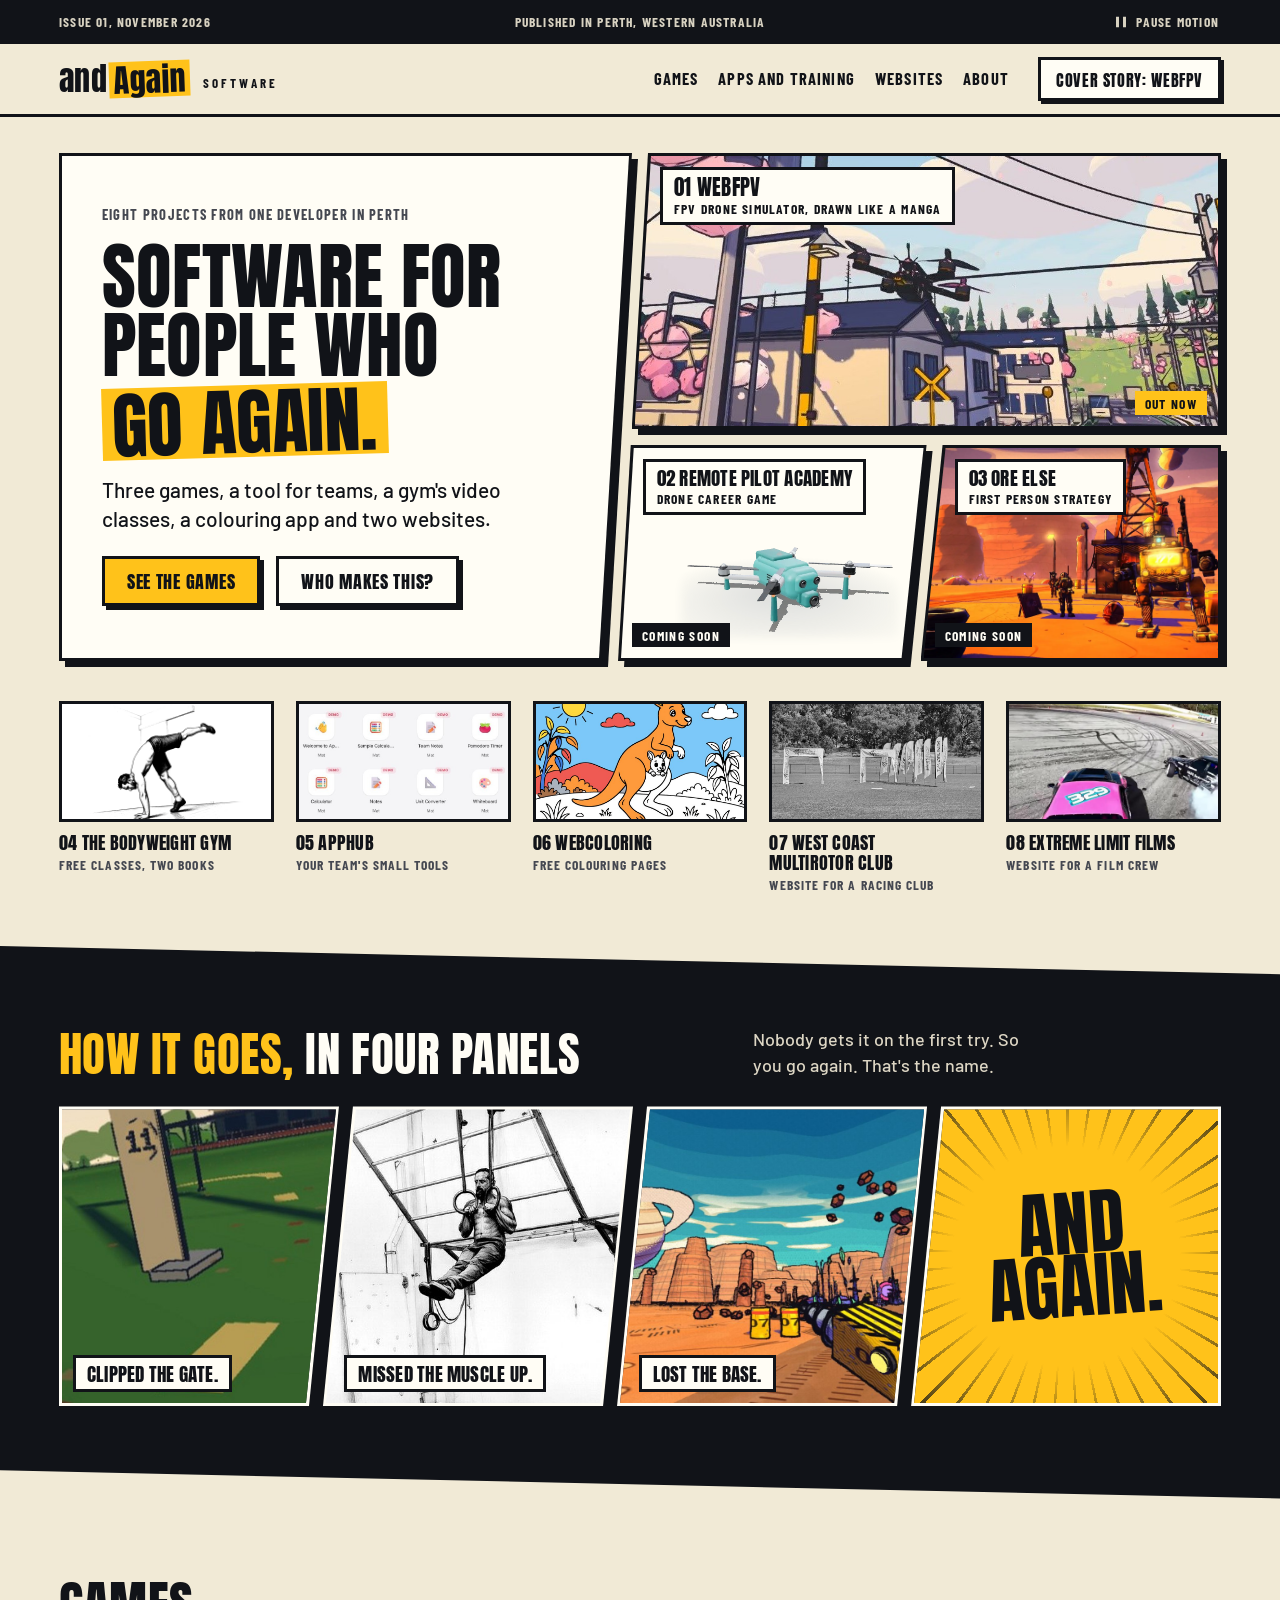
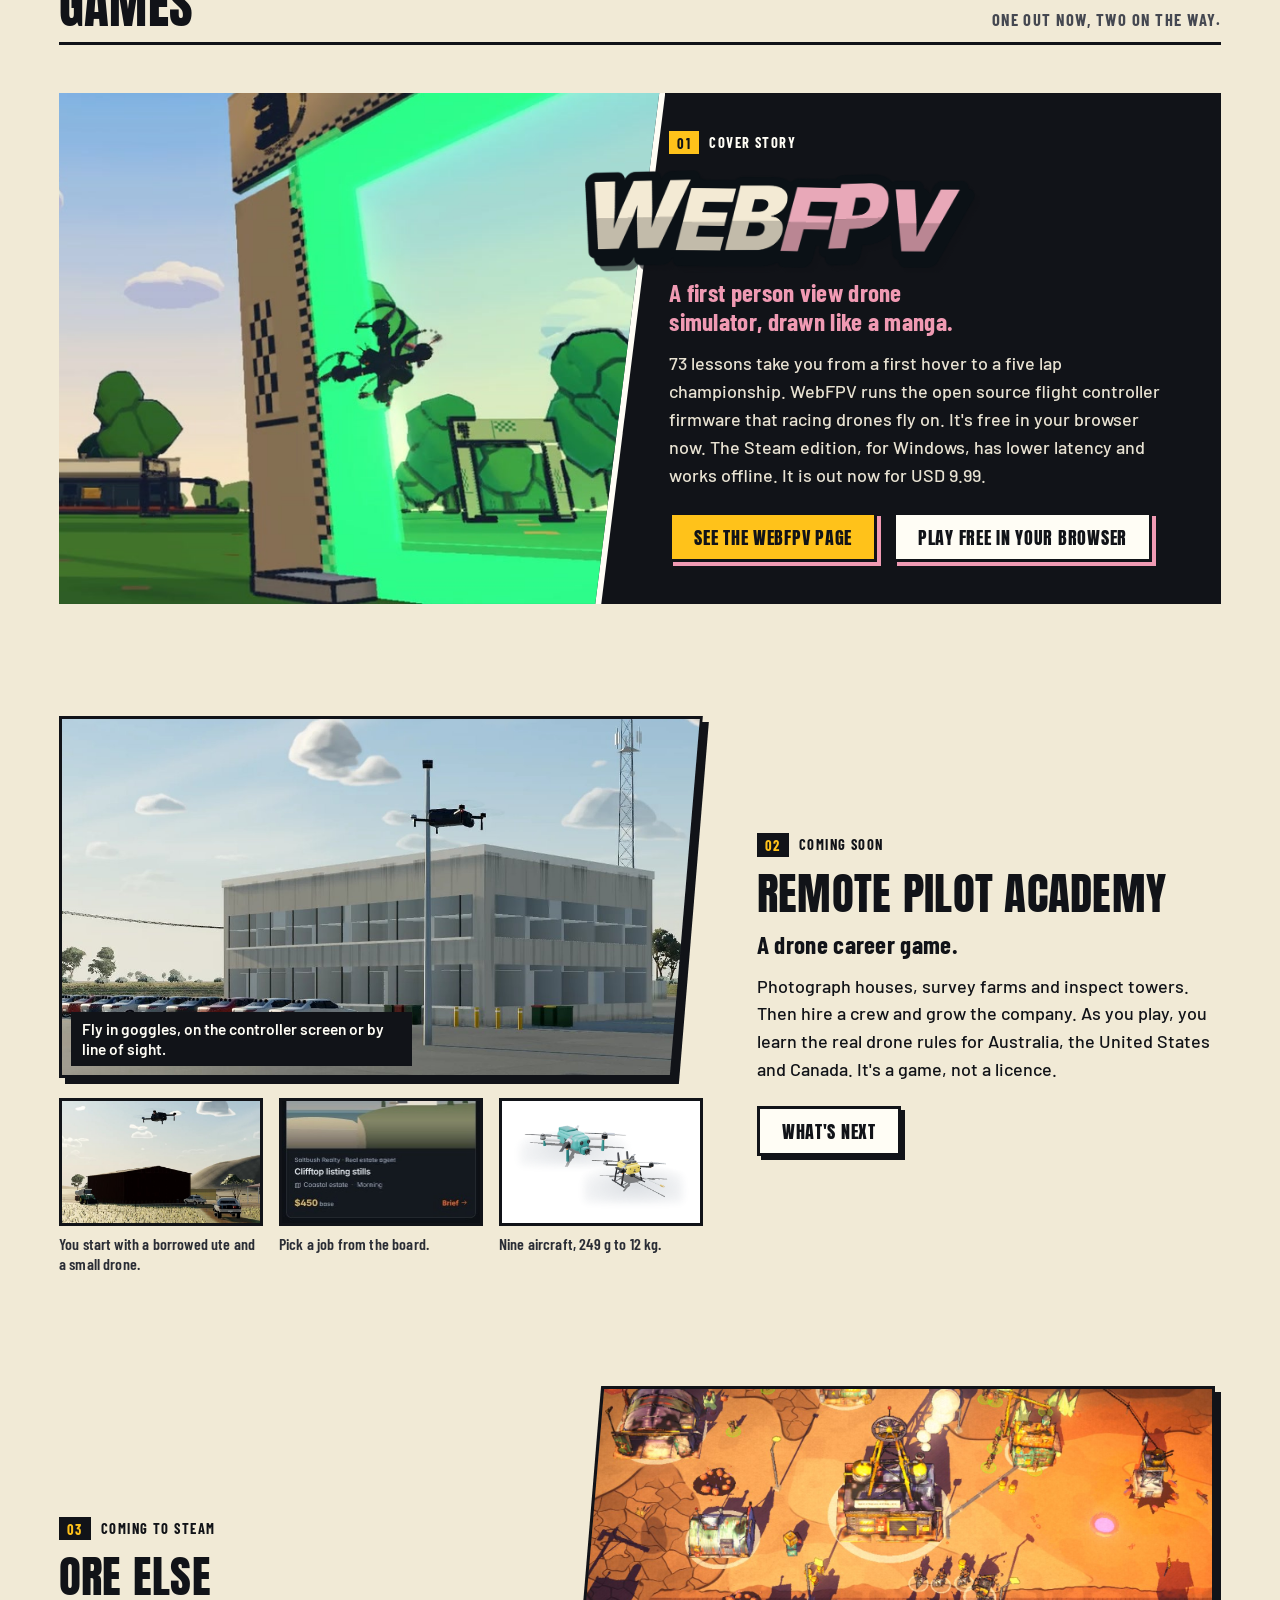
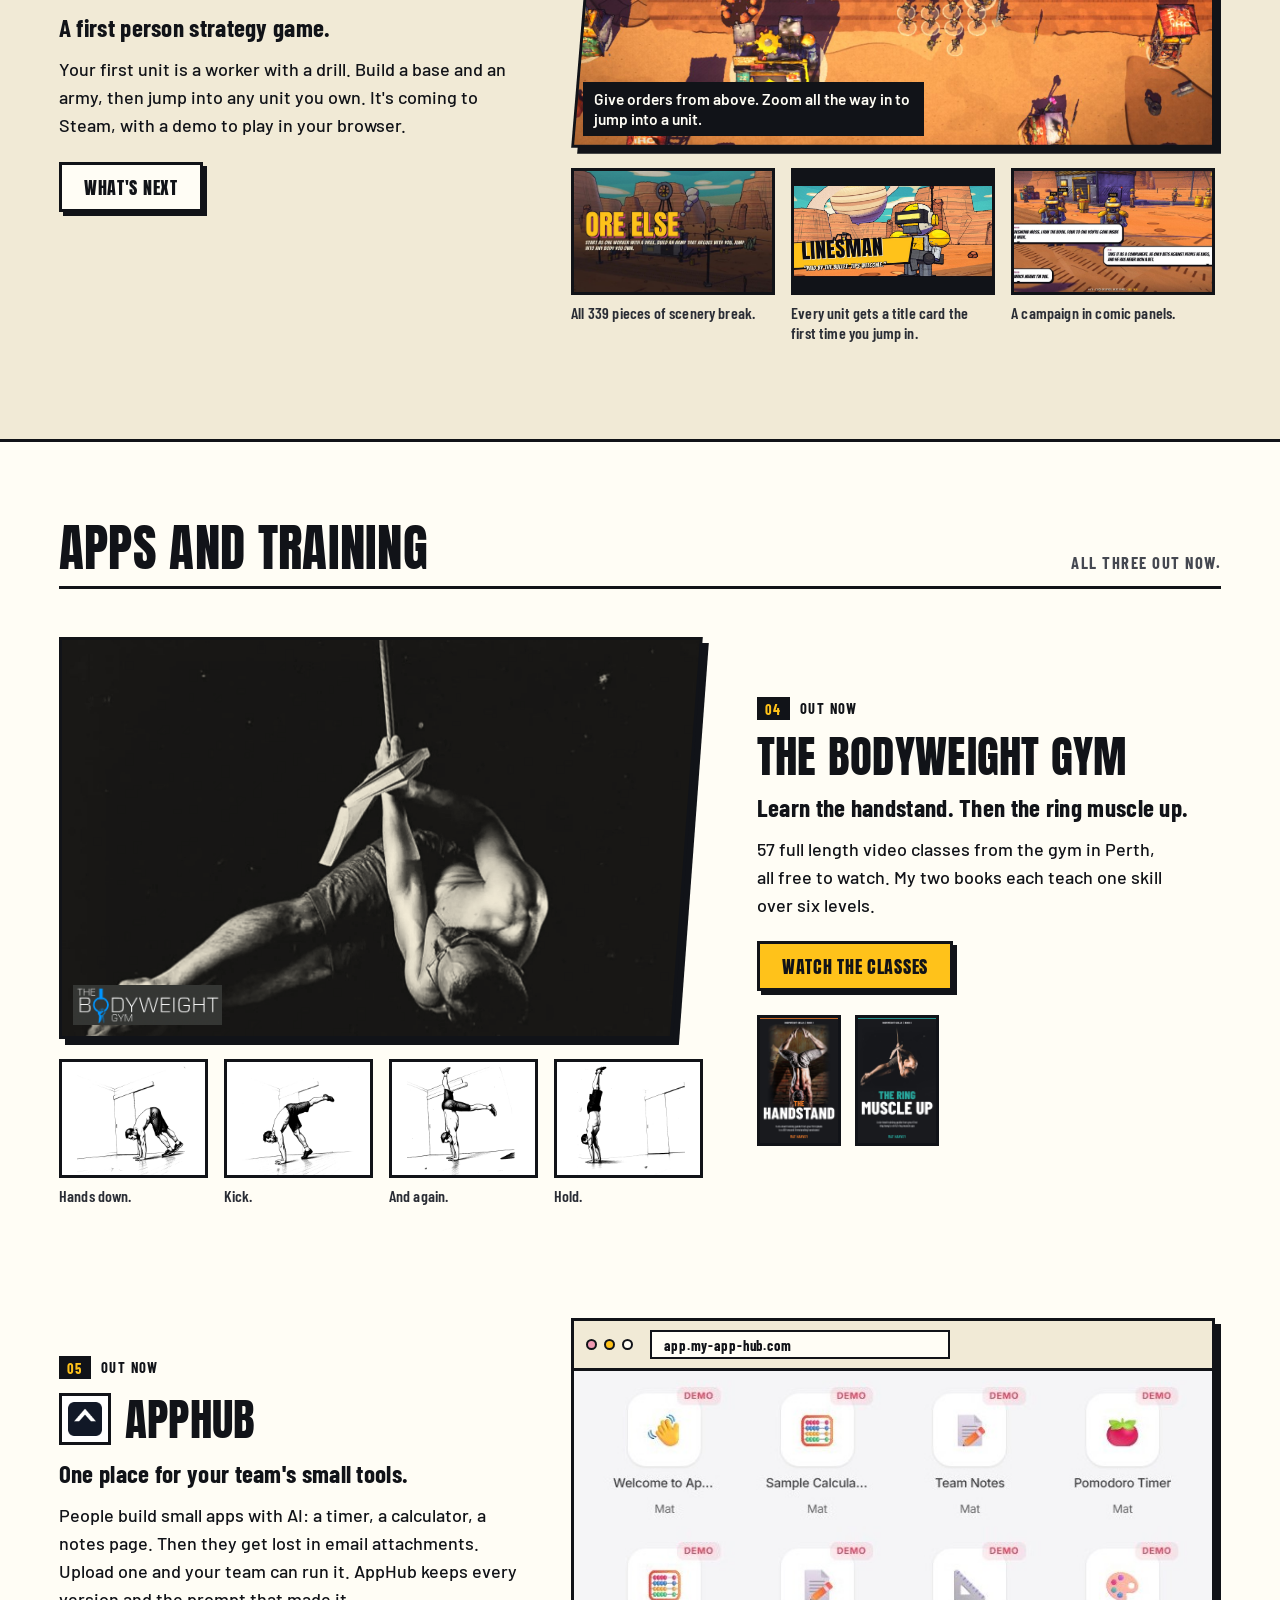
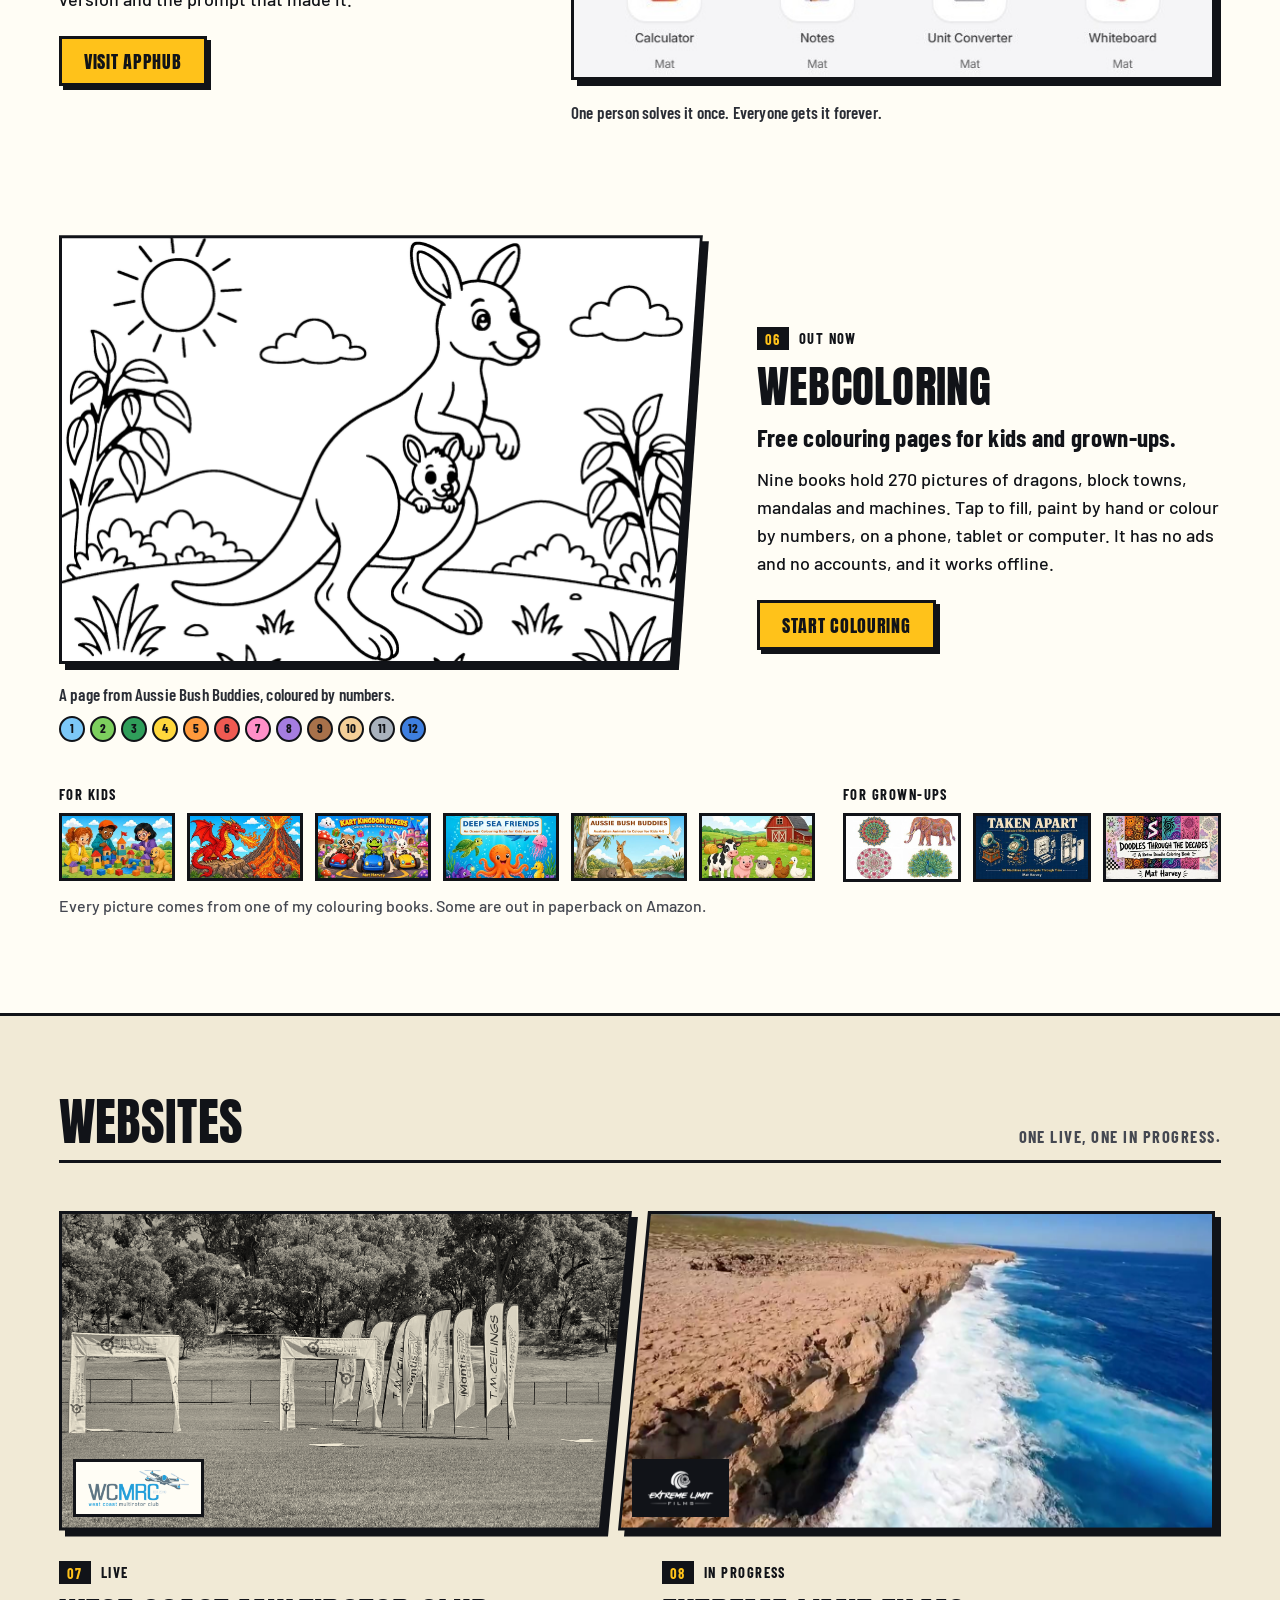
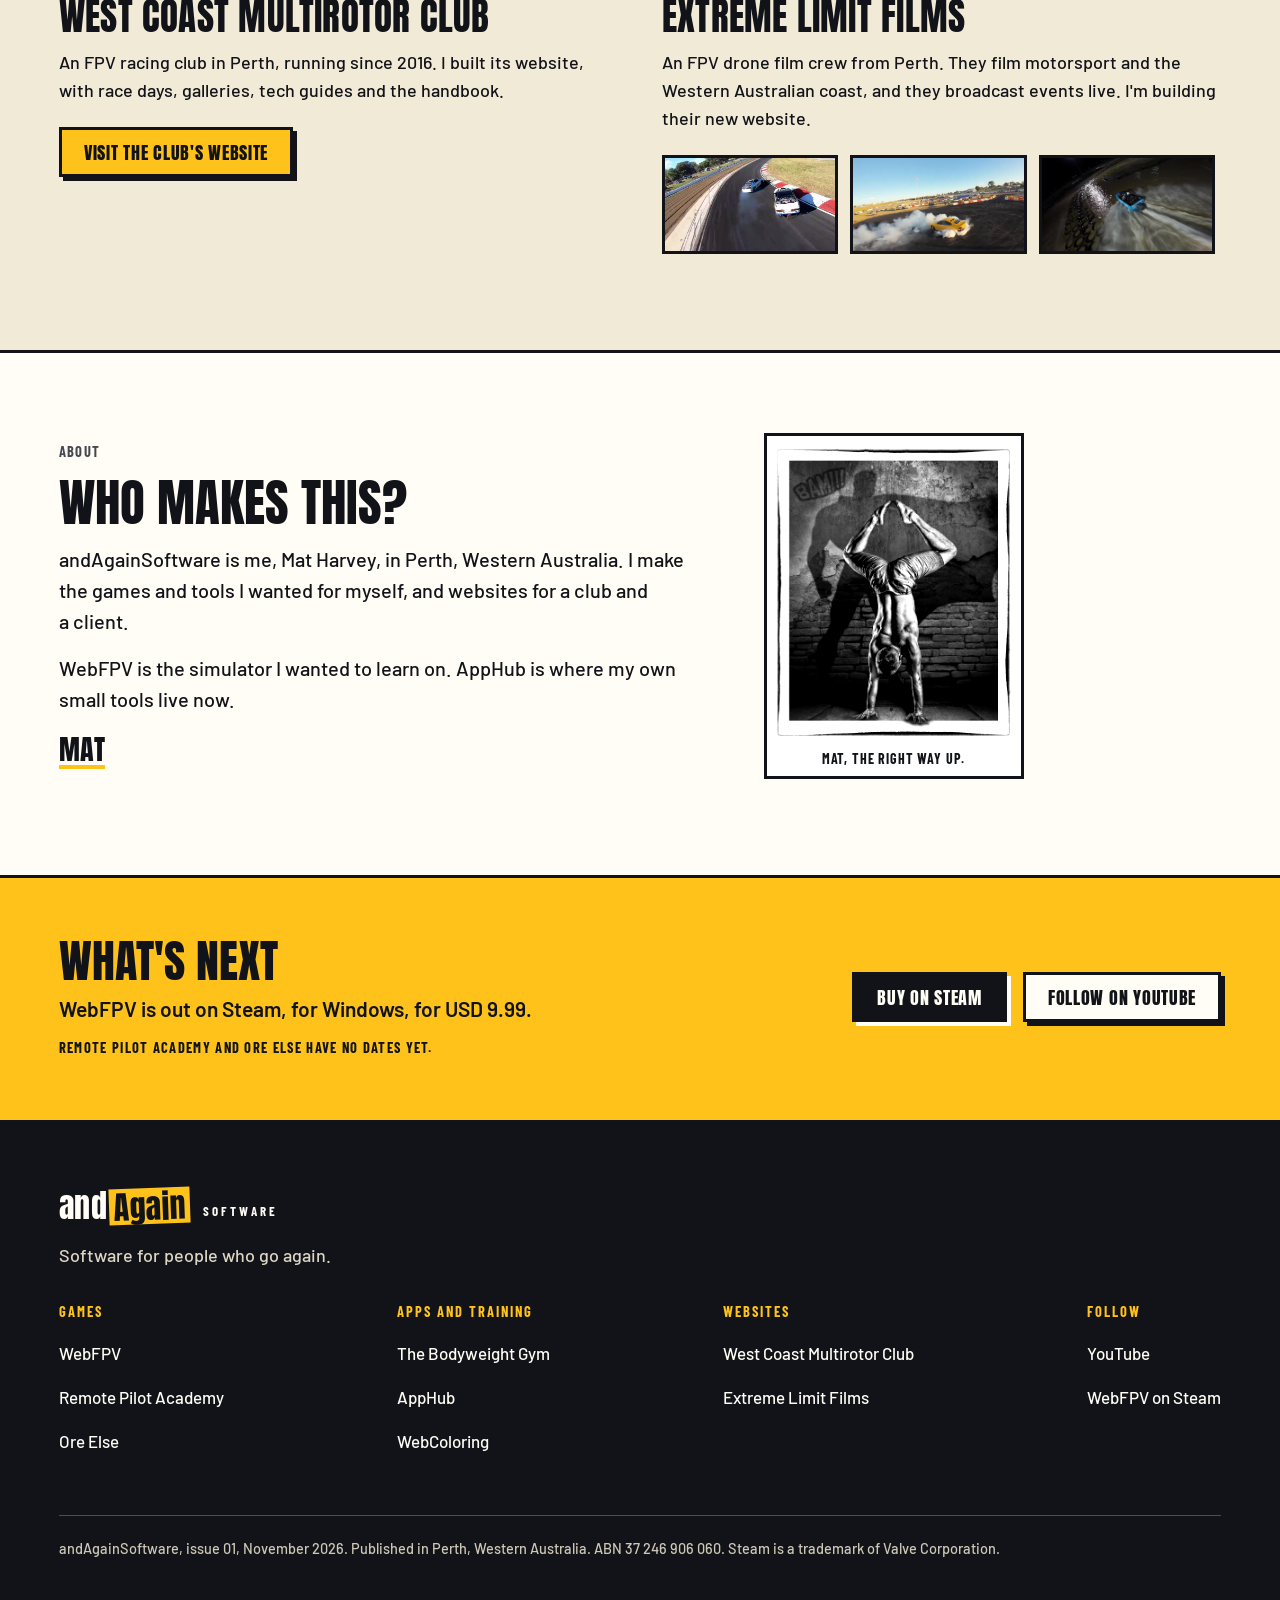
==== commit cd3d2ec5: "Ore Else: lead with the command view, and say it is coming to Steam The owner, 2026-11-25: Ore Else " ====
--- a/index.html
+++ b/index.html
@@ -167,18 +167,19 @@
 
     <article class="pj flip" id="ore">
       <div class="pj-m">
-        <figure class="pan lead sl"><span class="pan-c"><span class="pan-m"><video src="assets/media/ore-loop.mp4" poster="assets/media/ore-loop-poster.jpg" muted loop playsinline preload="none" aria-label="Ore Else footage: a worker with a drill, a base under attack and a first person fight"></video></span></span></figure>
+        <figure class="pan lead sl"><span class="pan-c"><span class="pan-m"><img src="assets/media/ore-command-yard.jpg" alt="Ore Else from the command view: an Ironhold mining yard seen from above at an angle, with a squad of fighters and a walker on the orange ground" width="1600" height="900" loading="lazy"></span>
+          <span class="say">Give orders from above. Zoom all the way in to jump into a unit.</span></span></figure>
         <ul class="ths lst">
+          <li><figure class="th"><video src="assets/media/ore-loop.mp4" poster="assets/media/ore-loop-poster.jpg" muted loop playsinline preload="none" aria-label="Ore Else footage: a worker with a drill, a base under attack and a first person fight"></video><figcaption>All 339 pieces of scenery break.</figcaption></figure></li>
           <li><figure class="th lb"><img src="assets/media/ore-linesman.jpg" alt="A title card for a unit called the Linesman: a yellow robot with a rifle. The card reads: paid by the bullet, tips welcome" loading="lazy"><figcaption>Every unit gets a title card the first time you jump in.</figcaption></figure></li>
           <li><figure class="th"><img src="assets/media/ore-story-c.jpg" alt="A story panel from Ore Else: two miners trade jokes in speech bubbles" loading="lazy"><figcaption>A campaign in comic panels.</figcaption></figure></li>
-          <li><figure class="th"><img src="assets/media/ore-collapse.jpg" alt="A tower breaking apart in Ore Else" loading="lazy"><figcaption>All 339 pieces of scenery break.</figcaption></figure></li>
-        </ul>
-      </div>
-      <div class="pj-t">
-        <p class="kick"><b>03</b><span>Coming soon</span></p>
+        </ul>
+      </div>
+      <div class="pj-t">
+        <p class="kick"><b>03</b><span>Coming to Steam</span></p>
         <h3 class="nm">Ore Else</h3>
         <p class="big">A first person strategy game.</p>
-        <p>Your first unit is a worker with a drill. Build a base and an army, then jump into any unit you own.</p>
+        <p>Your first unit is a worker with a drill. Build a base and an army, then jump into any unit you own. It's coming to Steam, with a demo to play in your browser.</p>
         <div class="btns"><a class="btn wh" href="#next">What's next</a></div>
       </div>
     </article>
--- a/assets/css/home.css
+++ b/assets/css/home.css
@@ -181,7 +181,7 @@
 .ag .bw-l .pan-m>img{object-position:50% 34%}
 .ag .ths{display:grid;grid-template-columns:repeat(3,minmax(0,1fr));gap:16px;margin-right:6px}
 .ag .ths.n4{grid-template-columns:repeat(4,minmax(0,1fr))}
-.ag .th img{width:100%;aspect-ratio:16/10;object-fit:cover;border:3px solid var(--ink);background:#fff}
+.ag .th img,.ag .th video{width:100%;aspect-ratio:16/10;object-fit:cover;border:3px solid var(--ink);background:#fff}
 .ag .th.lb img{object-fit:contain;background:var(--ink)}
 .ag .th.fit img{object-fit:contain;padding:6px 8px}
 .ag .th.job img{object-position:50% 100%}
@@ -435,7 +435,7 @@
   .ag .lgo.raw img{height:26px}
   .ag .ths.lst{grid-template-columns:minmax(0,1fr);gap:10px}
   .ag .ths.lst .th{display:grid;grid-template-columns:116px minmax(0,1fr);gap:12px;align-items:center}
-  .ag .ths.lst .th img{border-width:2px}
+  .ag .ths.lst .th img,.ag .ths.lst .th video{border-width:2px}
   .ag .ths.lst .th figcaption{margin:0;font-size:16px}
   .ag .ths.n4{gap:8px}
   .ag .ths.n4 img{border-width:2px}
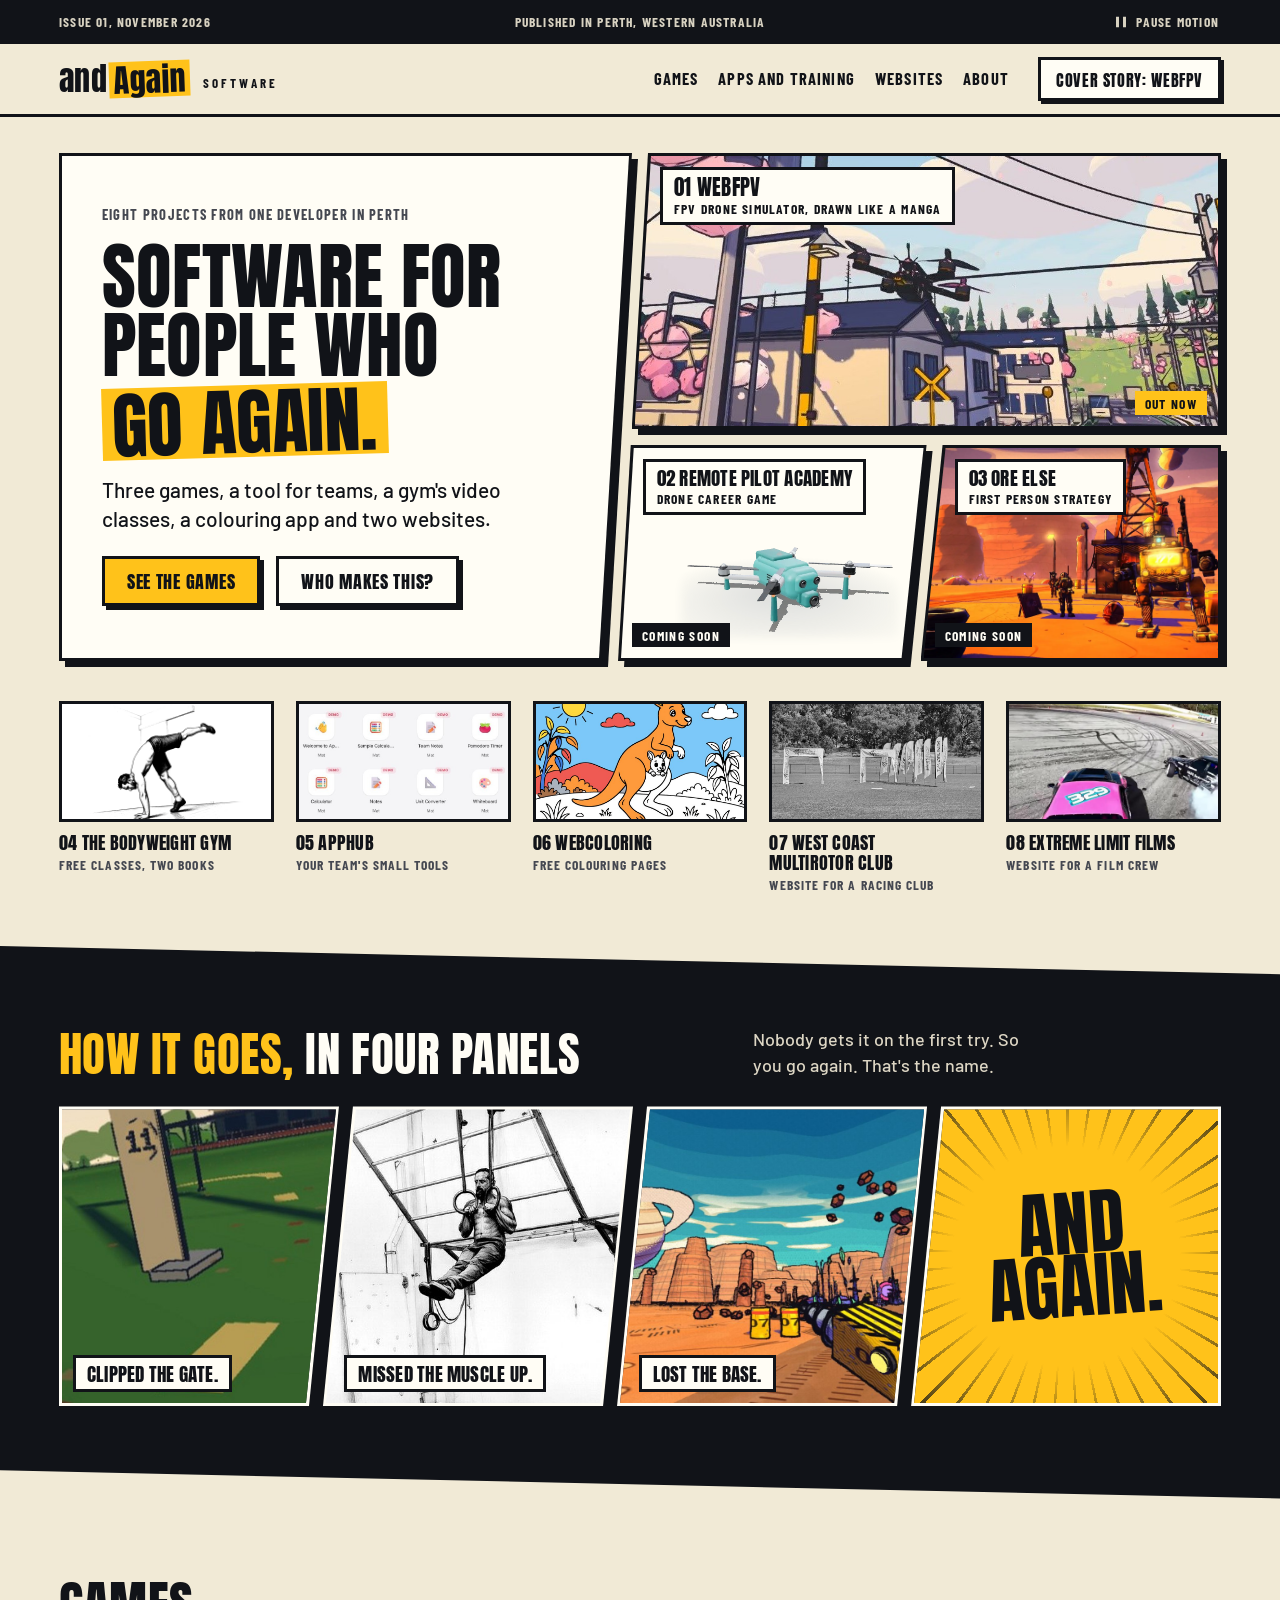
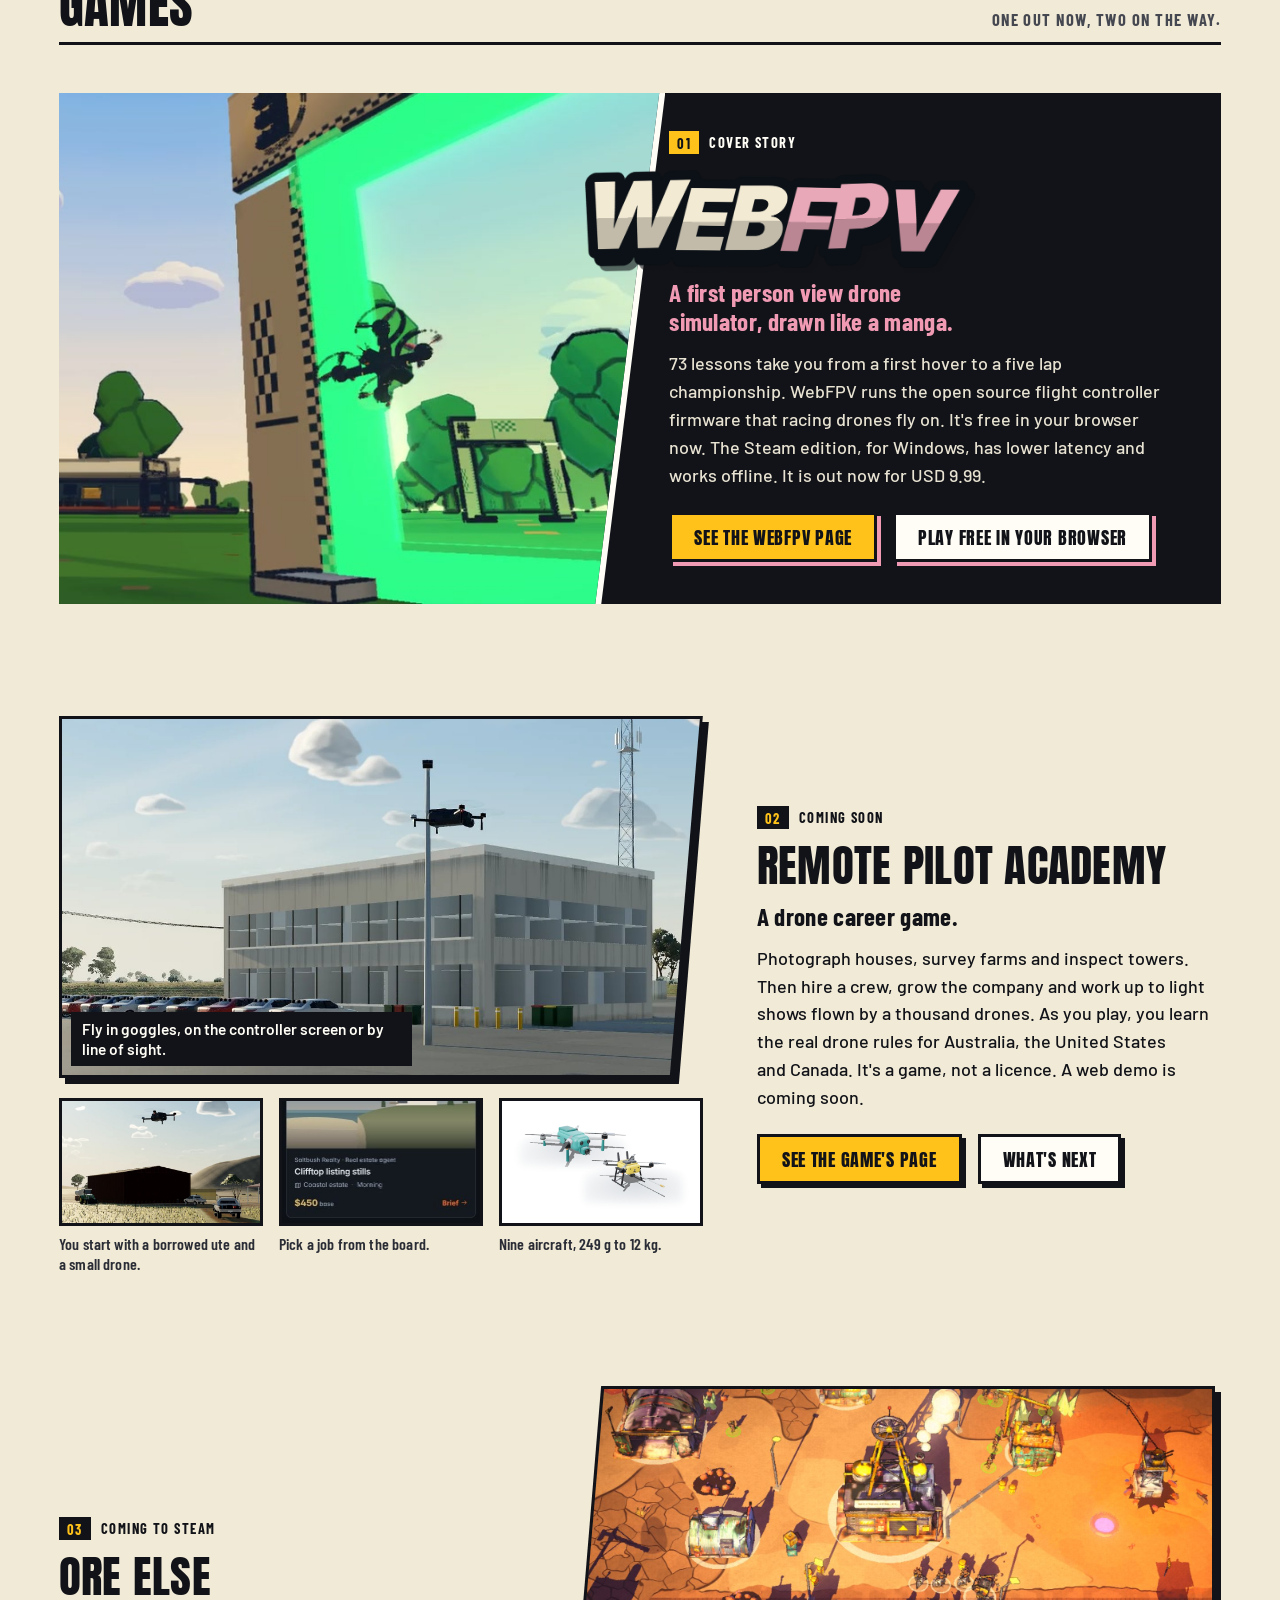
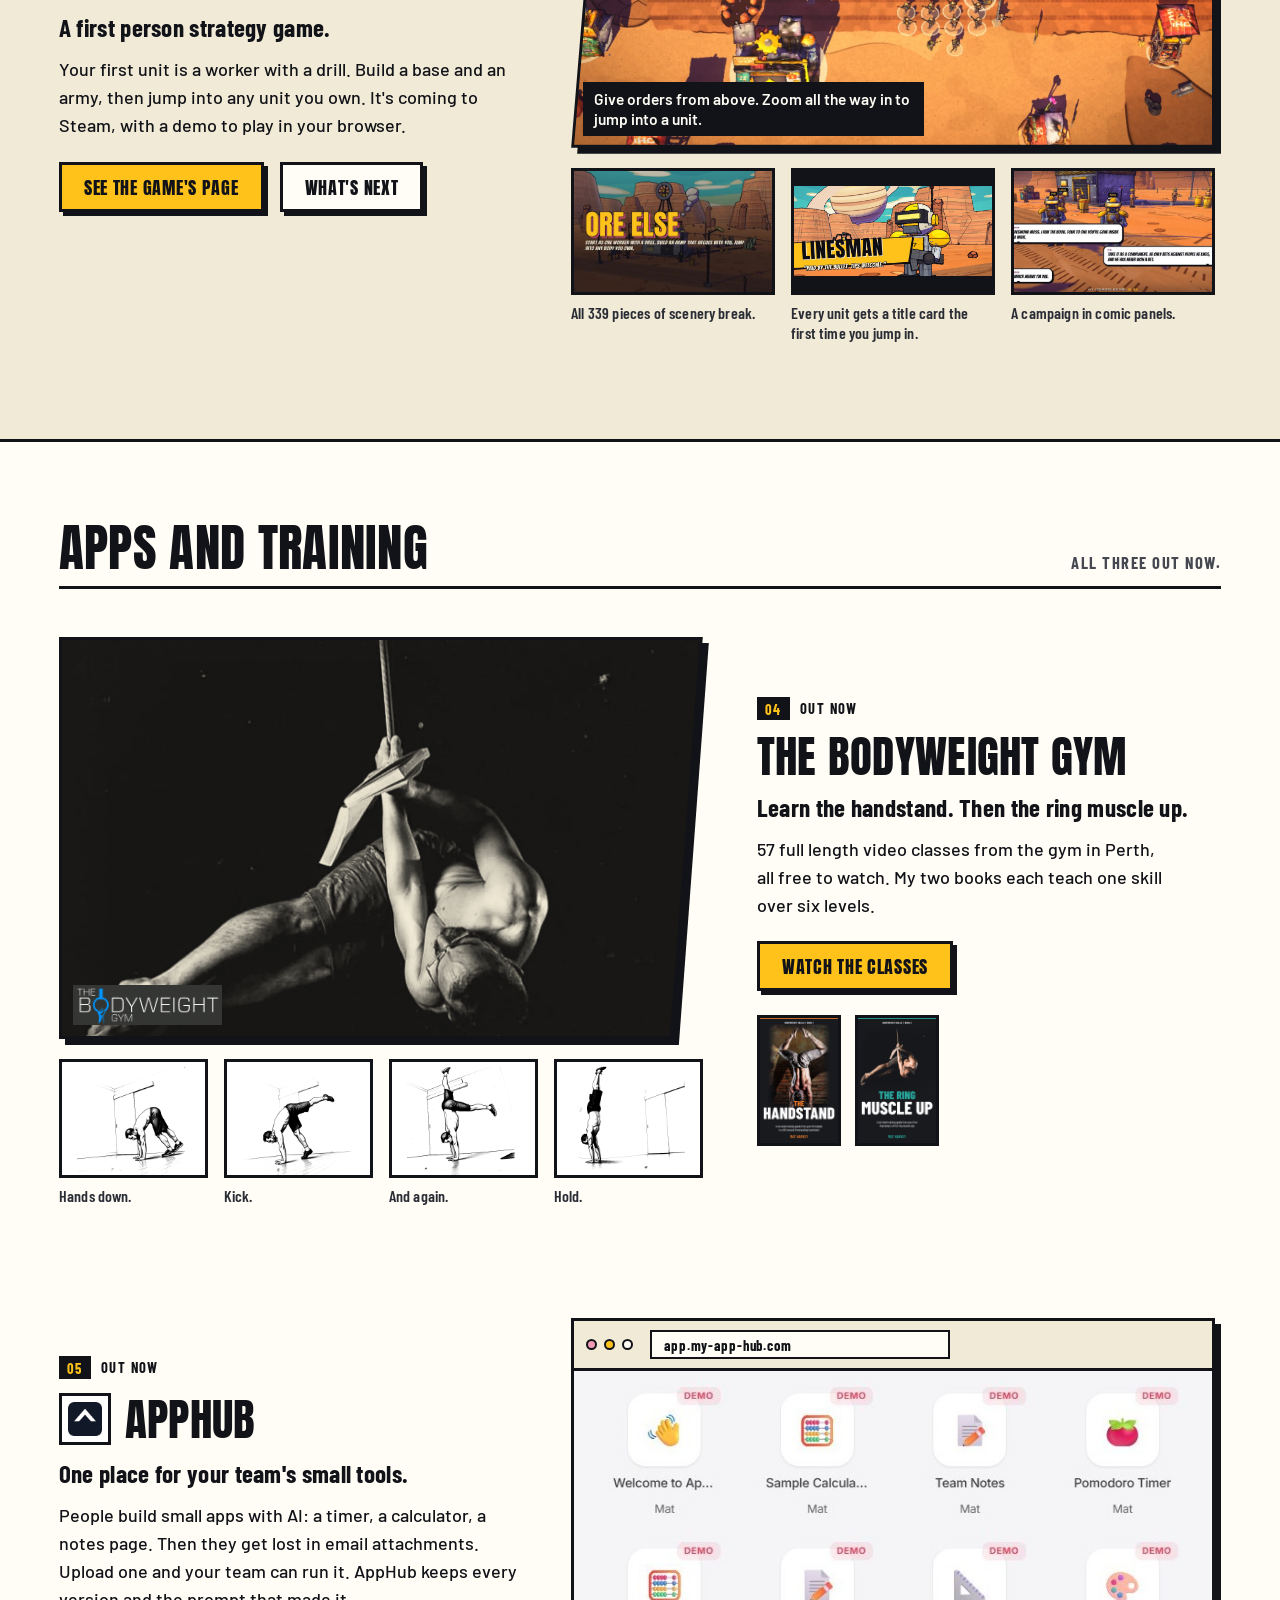
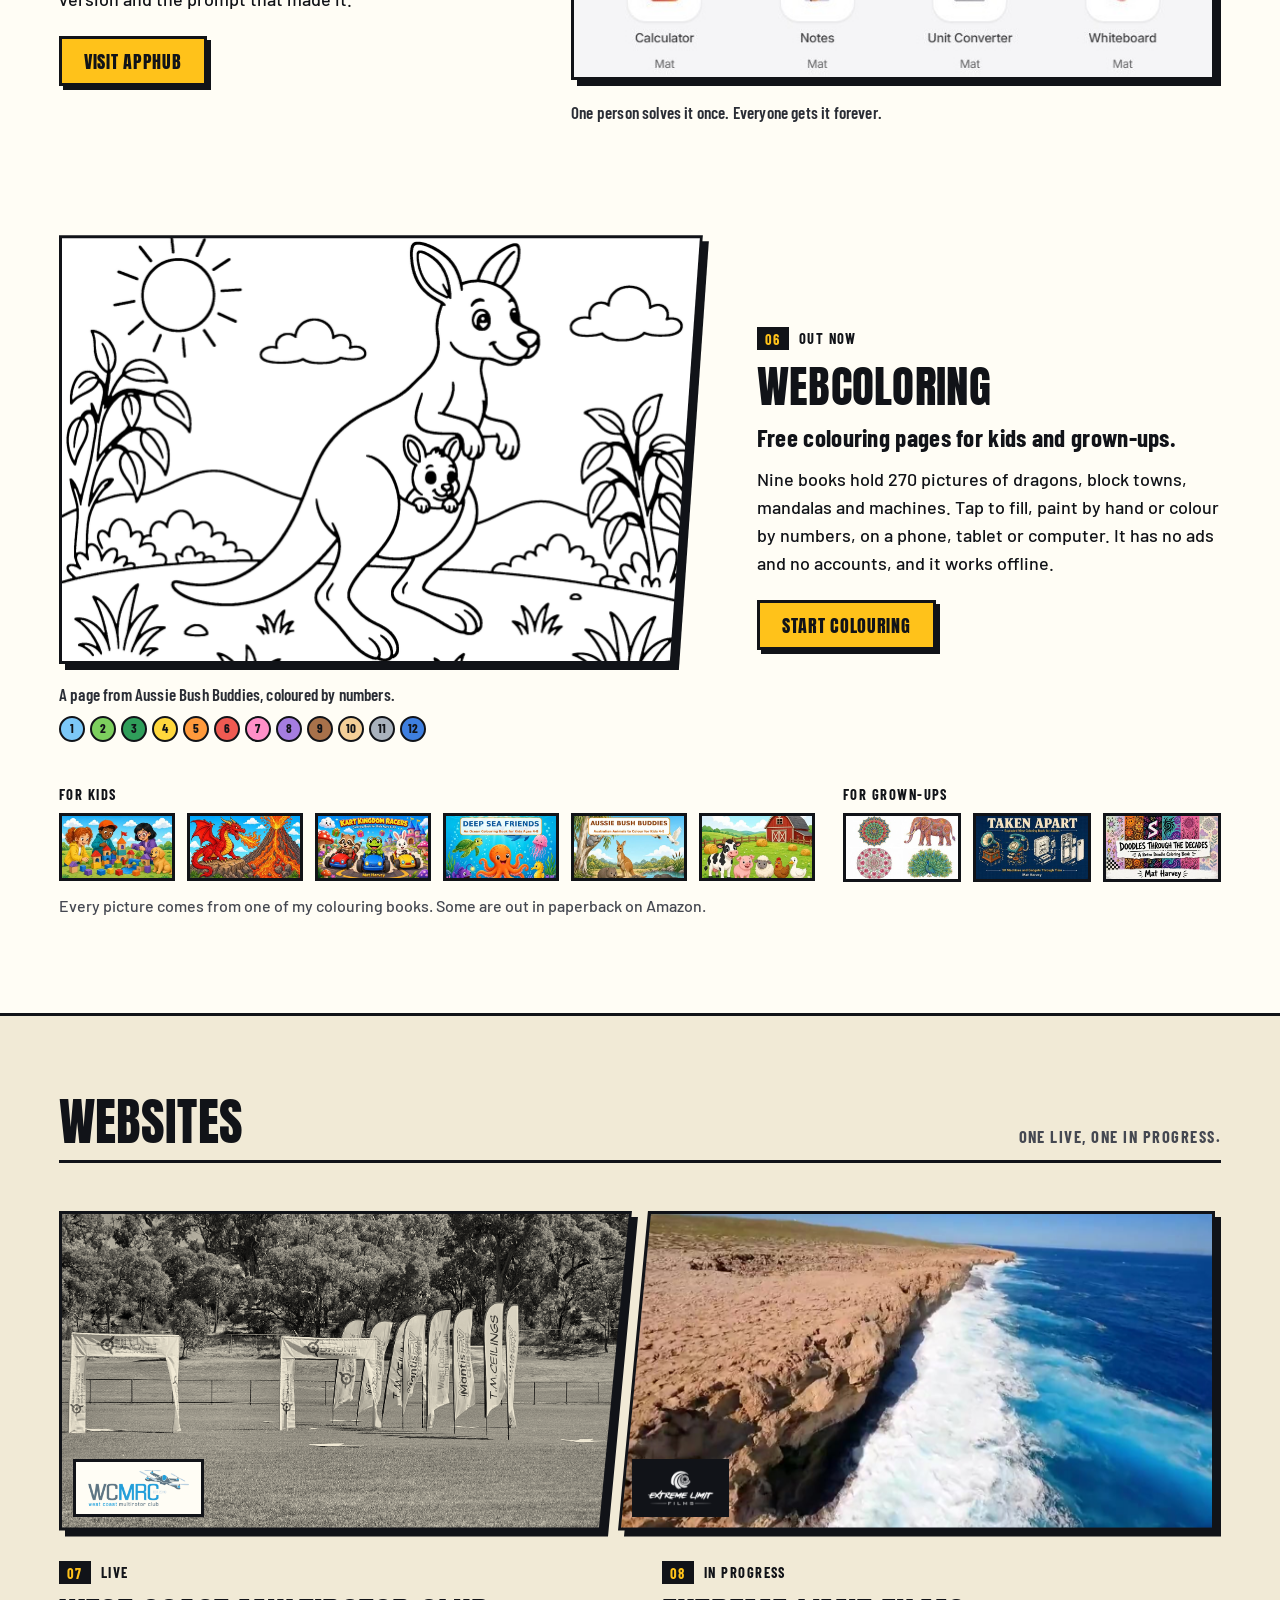
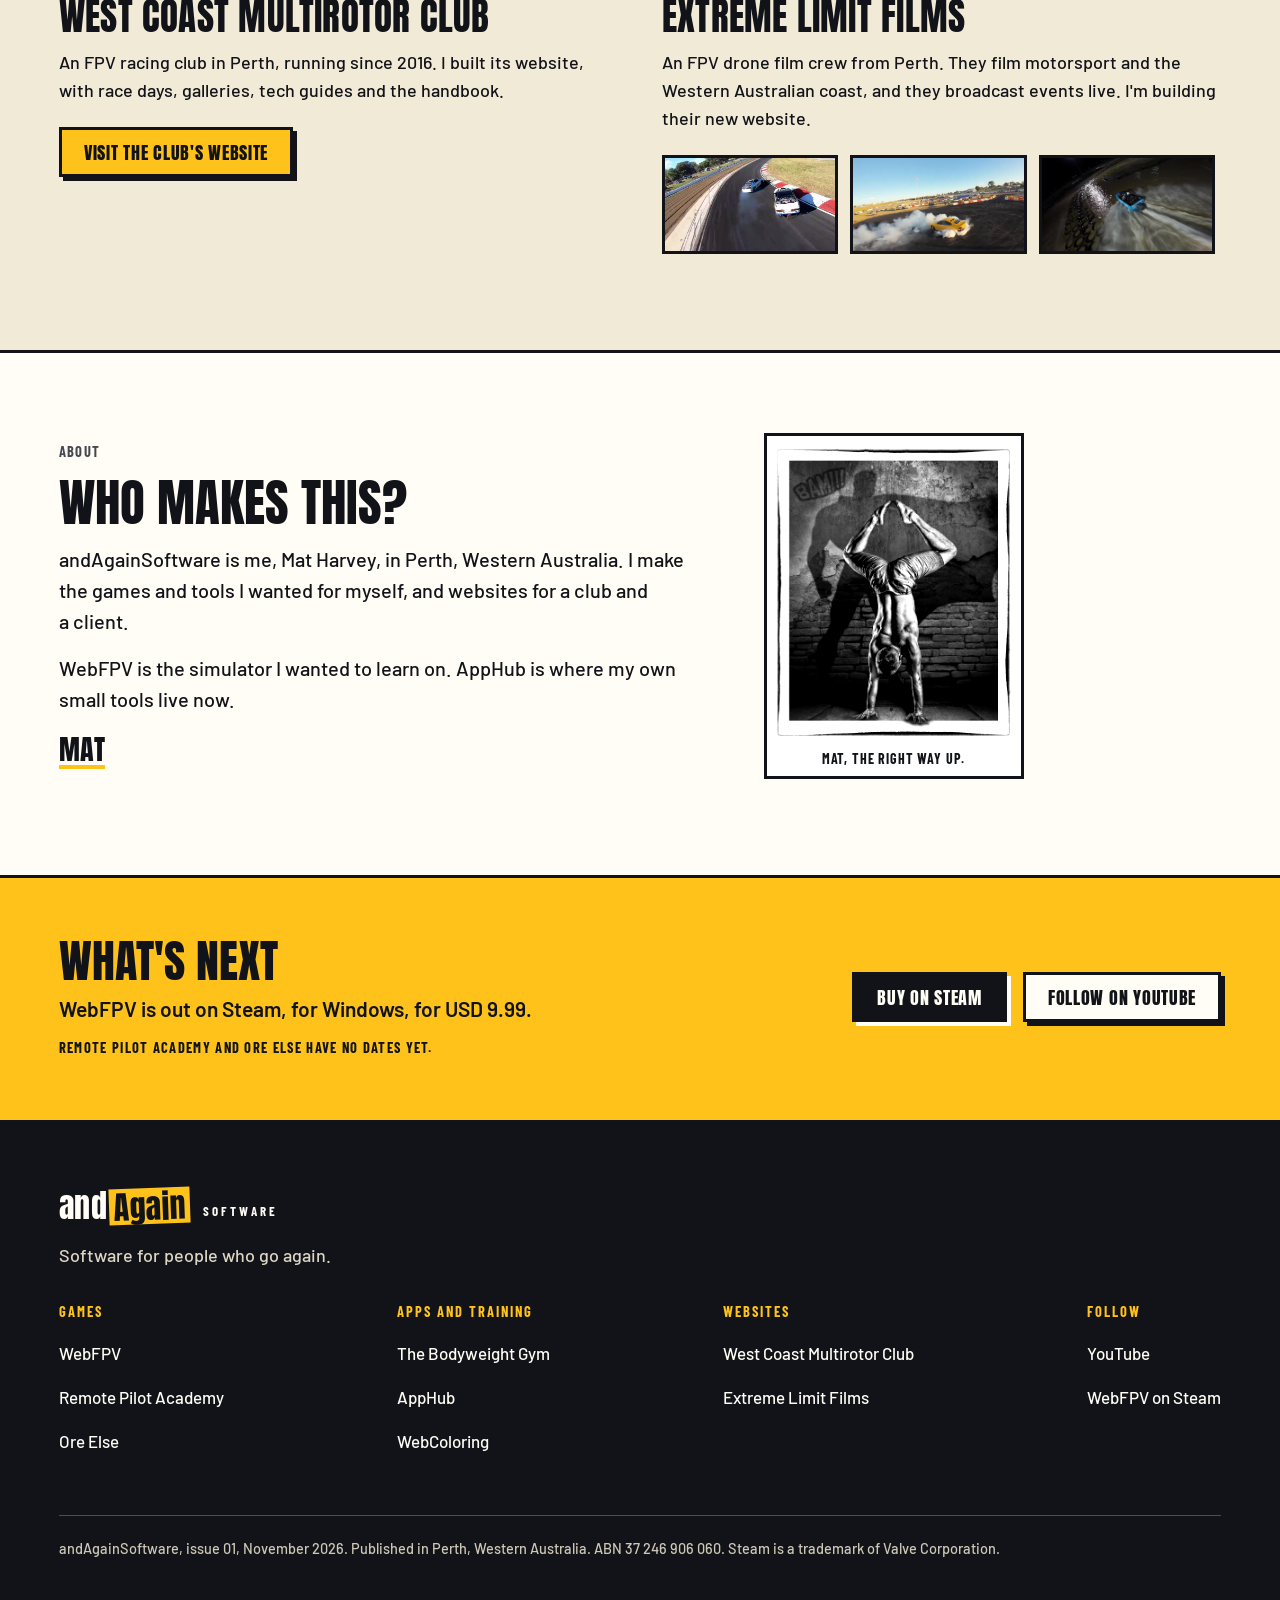
==== commit c490a1b1: "Link the Ore Else and Remote Pilot Academy blocks to their game pages Each block gets a See the game" ====
--- a/index.html
+++ b/index.html
@@ -160,8 +160,8 @@
         <p class="kick"><b>02</b><span>Coming soon</span></p>
         <h3 class="nm">Remote Pilot Academy</h3>
         <p class="big">A drone career game.</p>
-        <p>Photograph houses, survey farms and inspect towers. Then hire a crew and grow the company. As you play, you learn the real drone rules for Australia, the United States and Canada. It's a game, not a licence.</p>
-        <div class="btns"><a class="btn wh" href="#next">What's next</a></div>
+        <p>Photograph houses, survey farms and inspect towers. Then hire a crew, grow the company and work up to light shows flown by a thousand drones. As you play, you learn the real drone rules for Australia, the United States and Canada. It's a game, not a licence. A web demo is coming soon.</p>
+        <div class="btns"><a class="btn" href="https://mathew-harvey.github.io/RemotePilotAcademy-landing/" target="_blank" rel="noopener">See the game's page</a><a class="btn wh" href="#next">What's next</a></div>
       </div>
     </article>
 
@@ -180,7 +180,7 @@
         <h3 class="nm">Ore Else</h3>
         <p class="big">A first person strategy game.</p>
         <p>Your first unit is a worker with a drill. Build a base and an army, then jump into any unit you own. It's coming to Steam, with a demo to play in your browser.</p>
-        <div class="btns"><a class="btn wh" href="#next">What's next</a></div>
+        <div class="btns"><a class="btn" href="https://mathew-harvey.github.io/OreElse-landing/" target="_blank" rel="noopener">See the game's page</a><a class="btn wh" href="#next">What's next</a></div>
       </div>
     </article>
   </div>
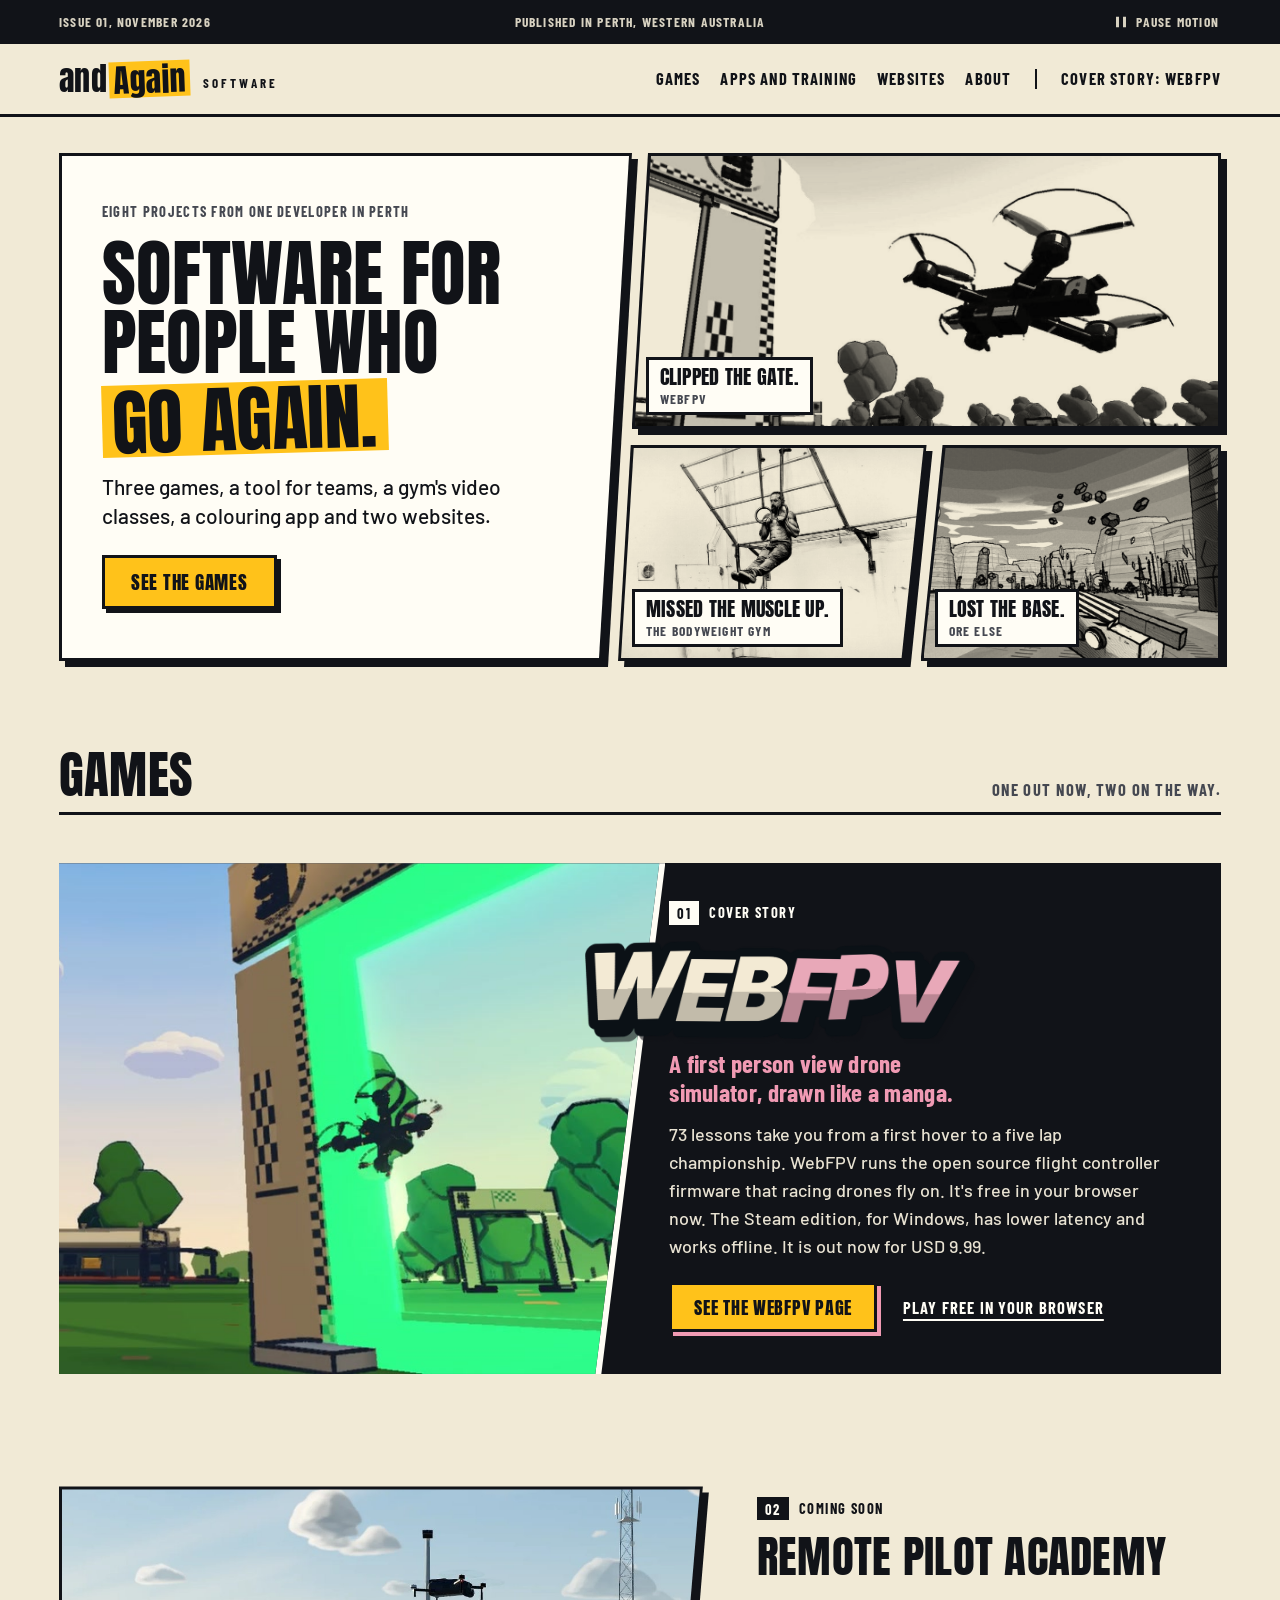
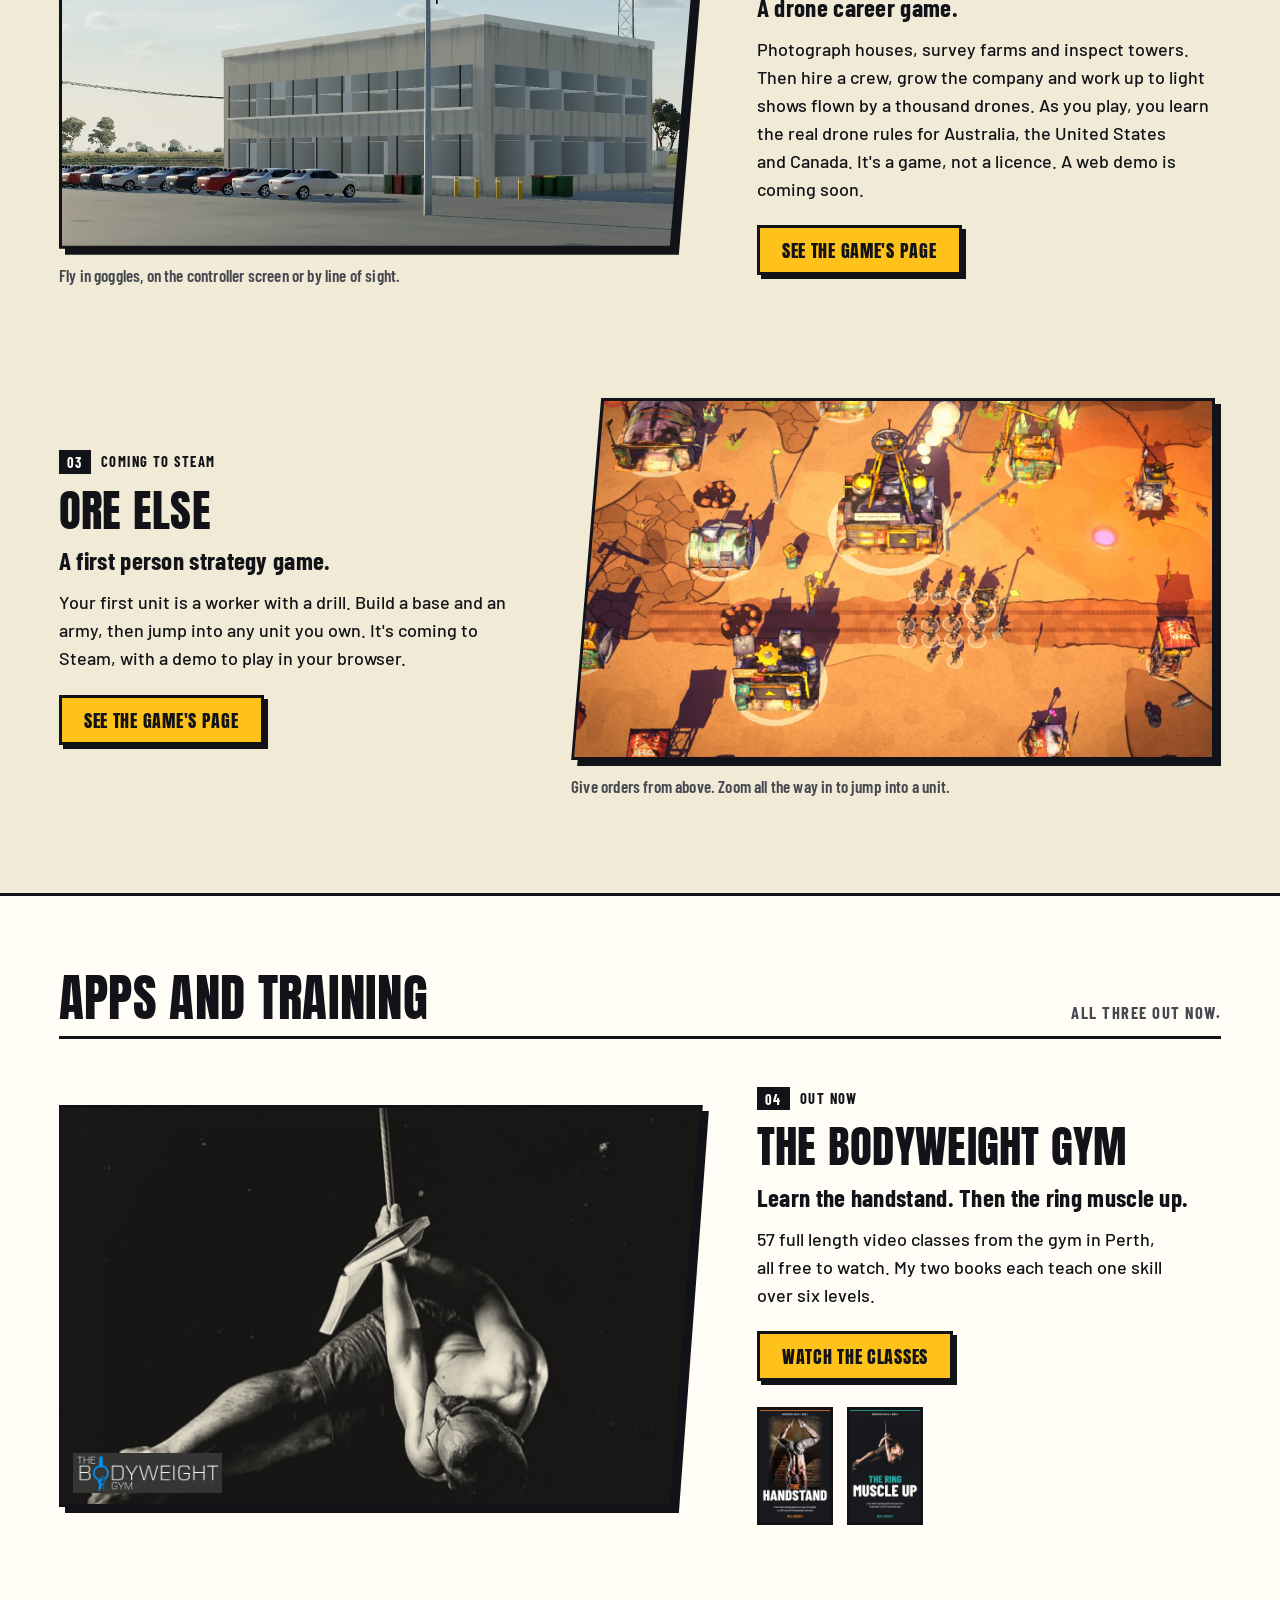
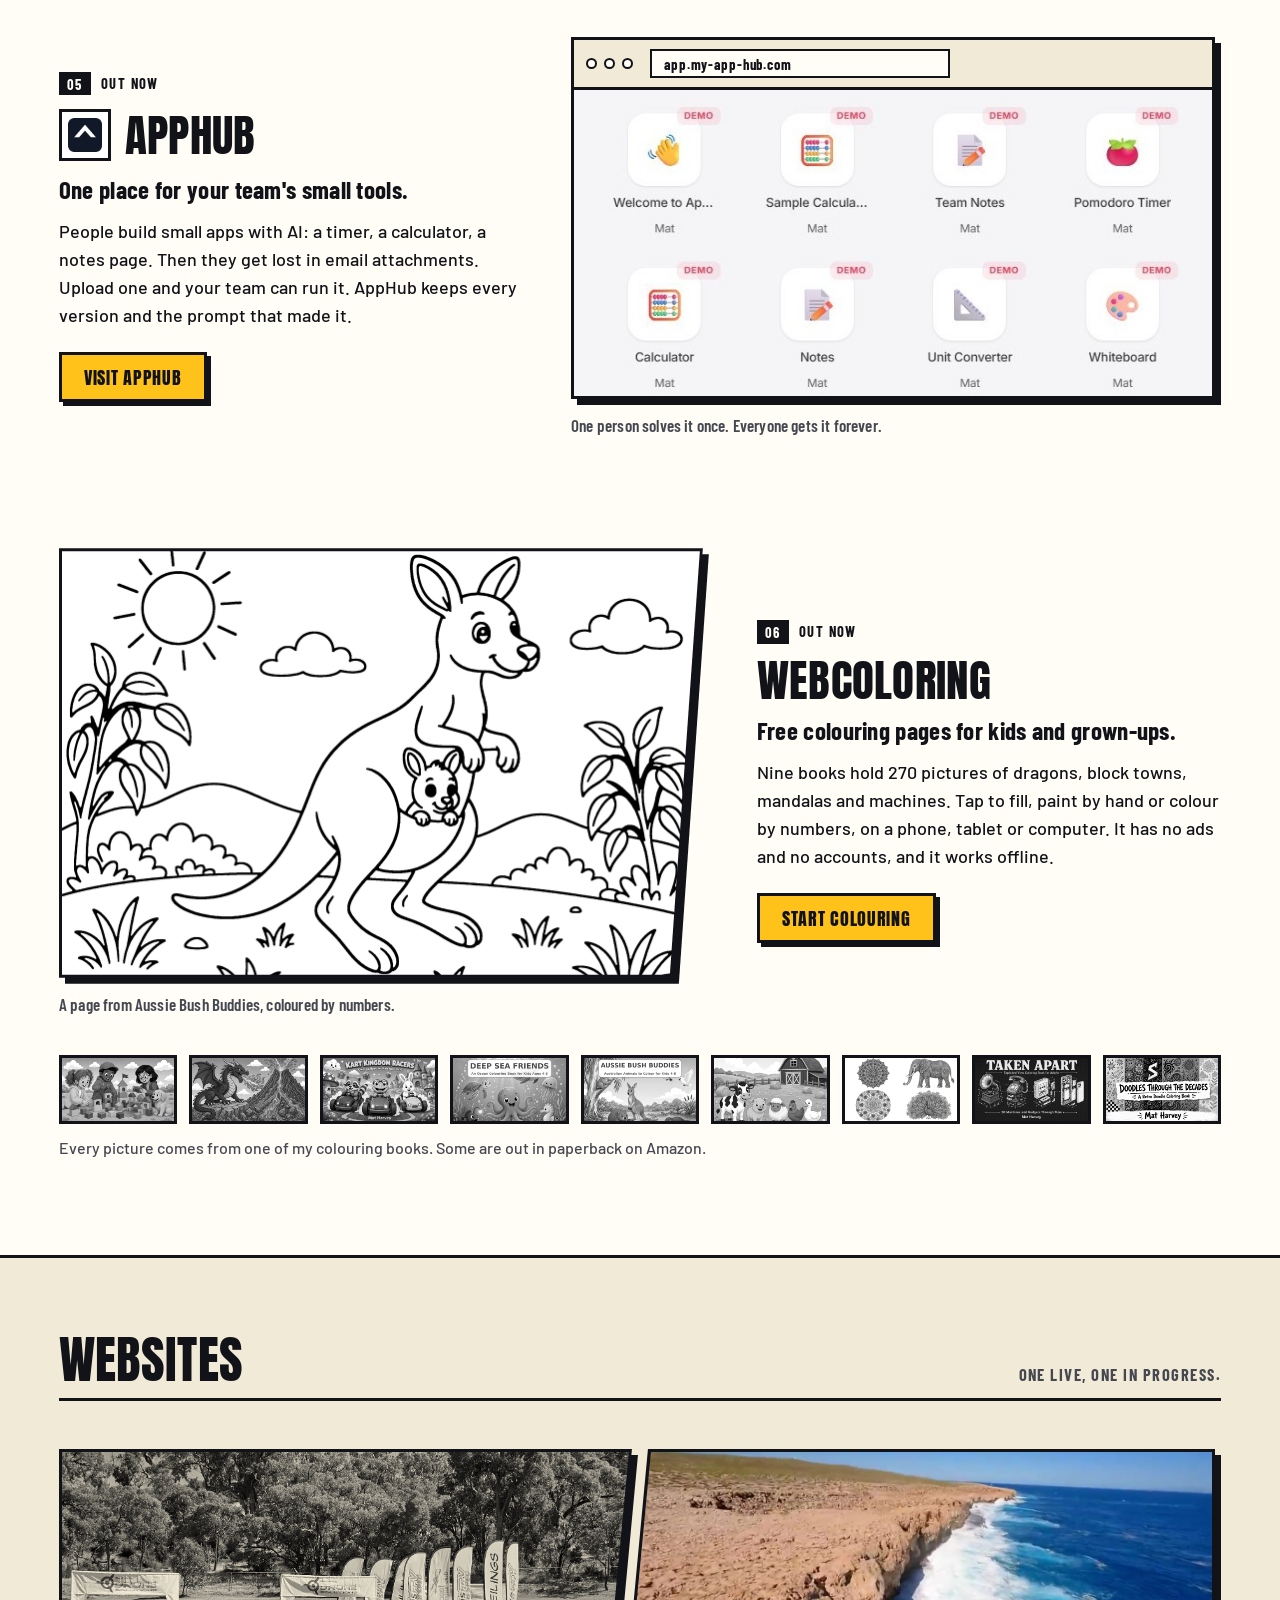
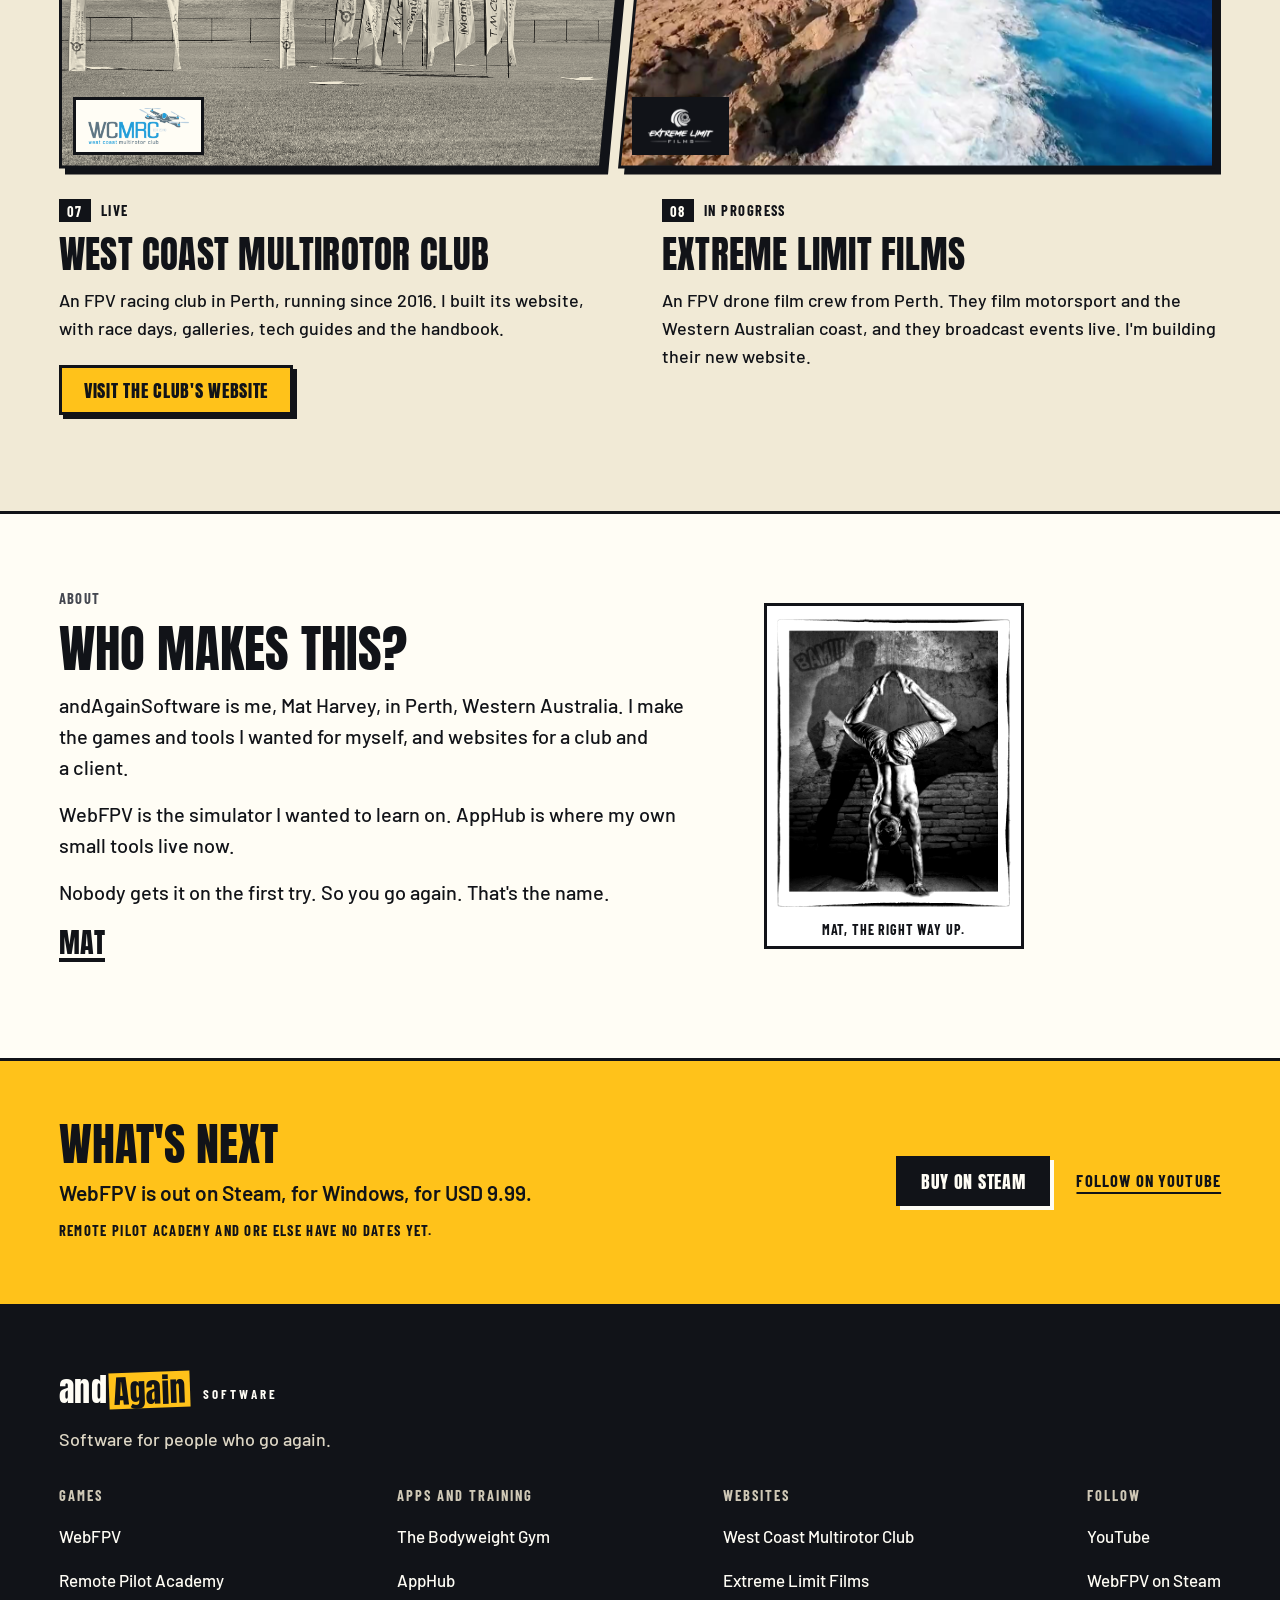
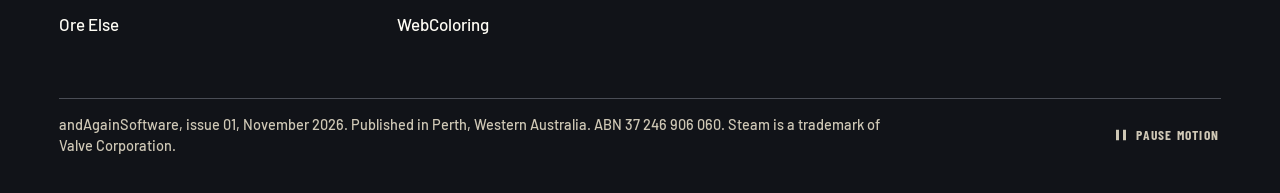
==== commit 909e4bb8: "Home page: pass the blur test, phone first The owner, 2026-11-26: the home page "still feels busy pa" ====
--- a/index.html
+++ b/index.html
@@ -18,7 +18,7 @@
 <link rel="preload" href="assets/fonts/anton-latin-400-normal.woff2" as="font" type="font/woff2" crossorigin>
 <link rel="preload" href="assets/fonts/barlow-latin-500-normal.woff2" as="font" type="font/woff2" crossorigin>
 <link rel="stylesheet" href="assets/css/fonts.css">
-<link rel="stylesheet" href="assets/css/home.css?v=2">
+<link rel="stylesheet" href="assets/css/home.css?v=3">
 </head>
 <body>
 <a class="skip" href="#main">Skip to the content</a>
@@ -49,9 +49,33 @@
       <a href="#tools">Apps and training</a>
       <a href="#sites">Websites</a>
       <a href="#about">About</a>
+      <a class="nv-wf" href="webfpv/">Cover story<span class="lg">: WebFPV</span></a>
     </nav>
-    <a class="btn sm wh nv-wf" href="webfpv/"><span>Cover story<span class="lg">: WebFPV</span></span></a>
-    <a class="btn sm wh nv-all" href="#cover">All eight</a>
+    <details class="mn" data-menu>
+      <summary><span>All eight</span><svg viewBox="0 0 12 12" aria-hidden="true"><path d="M1.5 4l4.5 4.5L10.5 4" fill="none" stroke="currentColor" stroke-width="2.2"></path></svg></summary>
+      <nav class="mn-p" aria-label="All eight projects">
+        <div class="w">
+          <p class="lab">Games</p>
+          <ul>
+            <li><a href="#webfpv"><b>01 WebFPV</b><small>FPV drone simulator, drawn like a manga</small></a></li>
+            <li><a href="#rpa"><b>02 Remote Pilot Academy</b><small>Drone career game</small></a></li>
+            <li><a href="#ore"><b>03 Ore Else</b><small>First person strategy</small></a></li>
+          </ul>
+          <p class="lab">Apps and training</p>
+          <ul>
+            <li><a href="#bwg"><b>04 The Bodyweight Gym</b><small>Free classes, two books</small></a></li>
+            <li><a href="#apphub"><b>05 AppHub</b><small>Your team's small tools</small></a></li>
+            <li><a href="#webcoloring"><b>06 WebColoring</b><small>Free colouring pages</small></a></li>
+          </ul>
+          <p class="lab">Websites</p>
+          <ul>
+            <li><a href="#wcmrc"><b>07 West Coast Multirotor Club</b><small>Website for a racing club</small></a></li>
+            <li><a href="#elf"><b>08 Extreme Limit Films</b><small>Website for a film crew</small></a></li>
+          </ul>
+          <p class="mn-x"><a class="tl" href="#about">Who makes this?</a><a class="tl" href="#next">What's next</a></p>
+        </div>
+      </nav>
+    </details>
   </div>
 </header>
 
@@ -66,57 +90,24 @@
           <p class="sub">Three games, a tool for teams, a gym's video classes, a colouring app and two websites.</p>
           <div class="btns">
             <a class="btn" href="#games">See the games</a>
-            <a class="btn wh" href="#about">Who makes this?</a>
           </div>
         </div></div>
       </div>
 
-      <a class="pan cv-wf" href="#webfpv">
-        <span class="pan-c"><span class="pan-m">
-          <img src="assets/media/wf-cover-town.jpg" alt="">
-        </span>
-        <span class="cap"><b>01 WebFPV</b><small>FPV drone simulator, drawn like a manga</small></span>
-        <span class="tag y" data-t="cvTag">Free now</span></span>
+      <a class="pan cv-a" href="#webfpv">
+        <span class="pan-c"><span class="pan-m"><img src="assets/media/cv-gate.jpg" alt="A racing quad in WebFPV, right at the post of a race gate" width="1240" height="985"></span></span>
+        <span class="cap"><b>Clipped the gate.</b><small>WebFPV</small></span>
       </a>
 
-      <a class="pan cv-rpa" href="#rpa">
-        <span class="pan-c"><span class="pan-m">
-          <img src="assets/media/rpa-teal.png" alt="">
-        </span>
-        <span class="cap"><b>02 Remote Pilot Academy</b><small>Drone career game</small></span>
-        <span class="tag">Coming soon</span></span>
+      <a class="pan cv-b" href="#bwg">
+        <span class="pan-c"><span class="pan-m skc"><img src="assets/media/bwg-sk-ringmu2.jpg" alt="Pencil sketch of a man hanging low on gymnastic rings, short of the top of a muscle up" width="900" height="517"></span></span>
+        <span class="cap"><b>Missed the muscle up.</b><small>The Bodyweight Gym</small></span>
       </a>
 
-      <a class="pan cv-ore" href="#ore">
-        <span class="pan-c"><span class="pan-m">
-          <img src="assets/media/ore-menu0.jpg" alt="">
-        </span>
-        <span class="cap"><b>03 Ore Else</b><small>First person strategy</small></span>
-        <span class="tag">Coming soon</span></span>
+      <a class="pan cv-c" href="#ore">
+        <span class="pan-c"><span class="pan-m"><img src="assets/media/cv-base.jpg" alt="A tower breaking apart in Ore Else" width="760" height="596"></span></span>
+        <span class="cap"><b>Lost the base.</b><small>Ore Else</small></span>
       </a>
-    </div>
-
-    <ul class="ix">
-      <li><a href="#bwg"><span class="ix-p sk"><img src="assets/media/bwg-hl-03.jpg" alt=""></span><b>04 The Bodyweight Gym</b><small>Free classes, two books</small></a></li>
-      <li><a href="#apphub"><span class="ix-p ah"><img src="assets/media/apphub-grid8.jpg" alt=""></span><b>05 AppHub</b><small>Your team's small tools</small></a></li>
-      <li><a href="#webcoloring"><span class="ix-p"><img src="assets/media/wcl-cover.jpg" alt=""></span><b>06 WebColoring</b><small>Free colouring pages</small></a></li>
-      <li><a href="#wcmrc"><span class="ix-p mono"><img src="assets/media/wcmrc-gates.jpg" alt=""></span><b>07 West Coast Multirotor Club</b><small>Website for a racing club</small></a></li>
-      <li><a href="#elf"><span class="ix-p"><img src="assets/media/elf-d1wa.jpg" alt="" loading="lazy"></span><b>08 Extreme Limit Films</b><small>Website for a film crew</small></a></li>
-    </ul>
-  </div>
-</section>
-
-<section class="aa band" aria-labelledby="h-again">
-  <div class="w">
-    <div class="aa-top">
-      <h2 class="aa-h" id="h-again">How it goes, <small>in four panels</small></h2>
-      <p>Nobody gets it on the first try. So you go again. That's the name.</p>
-    </div>
-    <div class="aa-g">
-      <div class="pan cut-r"><span class="pan-c"><span class="pan-m"><img src="assets/media/wf-clip-gate.jpg" alt="A race gate post in WebFPV, seen from close up" loading="lazy"></span><span class="cap"><b>Clipped the gate.</b></span></span></div>
-      <div class="pan cut-lr"><span class="pan-c"><span class="pan-m skc"><img src="assets/media/bwg-sk-ringmu2.jpg" alt="Pencil sketch of a man hanging low on gymnastic rings, short of the top of a muscle up" loading="lazy"></span><span class="cap"><b>Missed the muscle up.</b></span></span></div>
-      <div class="pan cut-lr"><span class="pan-c"><span class="pan-m"><img src="assets/media/ore-collapse.jpg" alt="A tower breaking apart in Ore Else" loading="lazy"></span><span class="cap"><b>Lost the base.</b></span></span></div>
-      <div class="pan cut-l"><span class="pan-c"><span class="pan-m"><span class="aa-big"><b>And<br>again.</b></span></span></span></div>
     </div>
   </div>
 </section>
@@ -141,46 +132,36 @@
         <p>73&nbsp;lessons take you from a first hover to a five lap championship. WebFPV runs the open source flight controller firmware that racing drones fly on. It's free in your browser now. <span data-t="wfSteamLine">The Steam edition, for Windows, has lower latency and works offline. It comes out on 27&nbsp;November for USD&nbsp;9.99.</span></p>
         <div class="btns">
           <a class="btn" href="webfpv/">See the WebFPV page</a>
-          <a class="btn wh" href="https://webfpv.org/" target="_blank" rel="noopener">Play free in your browser</a>
+          <a class="tl" href="https://webfpv.org/" target="_blank" rel="noopener">Play free in your browser</a>
         </div>
       </div>
     </article>
 
     <article class="pj" id="rpa">
-      <div class="pj-m">
-        <figure class="pan lead sr"><span class="pan-c"><span class="pan-m rp-l"><img src="assets/media/rpa-site-lead.jpg" alt="Remote Pilot Academy: a drone hovers above a two storey depot, a row of parked cars and a line of shipping containers" loading="lazy"></span>
-          <span class="say">Fly in goggles, on the controller screen or by line of sight.</span></span></figure>
-        <ul class="ths lst">
-          <li><figure class="th"><img src="assets/media/rpa-farm-p.jpg" alt="A small drone flies over a paddock towards a shed, a tractor and two utes" loading="lazy"><figcaption>You start with a borrowed ute and a small drone.</figcaption></figure></li>
-          <li><figure class="th job"><img src="assets/media/rpa-job1.jpg" alt="A job card: clifftop listing stills for a real estate agent, 450 dollars" loading="lazy"><figcaption>Pick a job from the board.</figcaption></figure></li>
-          <li><figure class="th fit"><img src="assets/media/rpa-hangar.png" alt="Two of the game's aircraft: a small teal quad and a yellow wash quad" loading="lazy"><figcaption>Nine aircraft, 249&nbsp;g to 12&nbsp;kg.</figcaption></figure></li>
-        </ul>
-      </div>
+      <figure class="pj-m">
+        <div class="pan lead sr"><span class="pan-c"><span class="pan-m rp-l"><img src="assets/media/rpa-site-lead.jpg" alt="Remote Pilot Academy: a drone hovers above a two storey depot, a row of parked cars and a line of shipping containers" loading="lazy"></span></span></div>
+        <figcaption class="cpt">Fly in goggles, on the controller screen or by line of sight.</figcaption>
+      </figure>
       <div class="pj-t">
         <p class="kick"><b>02</b><span>Coming soon</span></p>
         <h3 class="nm">Remote Pilot Academy</h3>
         <p class="big">A drone career game.</p>
         <p>Photograph houses, survey farms and inspect towers. Then hire a crew, grow the company and work up to light shows flown by a thousand drones. As you play, you learn the real drone rules for Australia, the United States and Canada. It's a game, not a licence. A web demo is coming soon.</p>
-        <div class="btns"><a class="btn" href="https://mathew-harvey.github.io/RemotePilotAcademy-landing/" target="_blank" rel="noopener">See the game's page</a><a class="btn wh" href="#next">What's next</a></div>
+        <div class="btns"><a class="btn" href="https://mathew-harvey.github.io/RemotePilotAcademy-landing/" target="_blank" rel="noopener">See the game's page</a></div>
       </div>
     </article>
 
     <article class="pj flip" id="ore">
-      <div class="pj-m">
-        <figure class="pan lead sl"><span class="pan-c"><span class="pan-m"><img src="assets/media/ore-command-yard.jpg" alt="Ore Else from the command view: an Ironhold mining yard seen from above at an angle, with a squad of fighters and a walker on the orange ground" width="1600" height="900" loading="lazy"></span>
-          <span class="say">Give orders from above. Zoom all the way in to jump into a unit.</span></span></figure>
-        <ul class="ths lst">
-          <li><figure class="th"><video src="assets/media/ore-loop.mp4" poster="assets/media/ore-loop-poster.jpg" muted loop playsinline preload="none" aria-label="Ore Else footage: a worker with a drill, a base under attack and a first person fight"></video><figcaption>All 339 pieces of scenery break.</figcaption></figure></li>
-          <li><figure class="th lb"><img src="assets/media/ore-linesman.jpg" alt="A title card for a unit called the Linesman: a yellow robot with a rifle. The card reads: paid by the bullet, tips welcome" loading="lazy"><figcaption>Every unit gets a title card the first time you jump in.</figcaption></figure></li>
-          <li><figure class="th"><img src="assets/media/ore-story-c.jpg" alt="A story panel from Ore Else: two miners trade jokes in speech bubbles" loading="lazy"><figcaption>A campaign in comic panels.</figcaption></figure></li>
-        </ul>
-      </div>
+      <figure class="pj-m">
+        <div class="pan lead sl"><span class="pan-c"><span class="pan-m"><img src="assets/media/ore-command-yard.jpg" alt="Ore Else from the command view: an Ironhold mining yard seen from above at an angle, with a squad of fighters and a walker on the orange ground" width="1600" height="900" loading="lazy"></span></span></div>
+        <figcaption class="cpt">Give orders from above. Zoom all the way in to jump into a unit.</figcaption>
+      </figure>
       <div class="pj-t">
         <p class="kick"><b>03</b><span>Coming to Steam</span></p>
         <h3 class="nm">Ore Else</h3>
         <p class="big">A first person strategy game.</p>
         <p>Your first unit is a worker with a drill. Build a base and an army, then jump into any unit you own. It's coming to Steam, with a demo to play in your browser.</p>
-        <div class="btns"><a class="btn" href="https://mathew-harvey.github.io/OreElse-landing/" target="_blank" rel="noopener">See the game's page</a><a class="btn wh" href="#next">What's next</a></div>
+        <div class="btns"><a class="btn" href="https://mathew-harvey.github.io/OreElse-landing/" target="_blank" rel="noopener">See the game's page</a></div>
       </div>
     </article>
   </div>
@@ -196,12 +177,6 @@
     <article class="pj" id="bwg">
       <div class="pj-m">
         <figure class="pan lead sr bw-l"><span class="pan-c"><span class="pan-m duo"><img src="assets/media/bwg-rope.jpg" alt="Mat Harvey upside down on a climbing rope, in black and white" loading="lazy"></span><span class="lgo raw"><img src="assets/media/bwg-logo.png" alt="The Bodyweight Gym logo"></span></span></figure>
-        <ul class="ths n4">
-          <li><figure class="th sq"><img src="assets/media/bwg-hl-01.jpg" alt="Pencil sketch: hands on the floor, ready to kick up" loading="lazy"><figcaption>Hands down.</figcaption></figure></li>
-          <li><figure class="th sq"><img src="assets/media/bwg-hl-03.jpg" alt="Pencil sketch: one leg kicks up" loading="lazy"><figcaption>Kick.</figcaption></figure></li>
-          <li><figure class="th sq"><img src="assets/media/bwg-hl-02.jpg" alt="Pencil sketch: nearly vertical, legs split" loading="lazy"><figcaption>And again.</figcaption></figure></li>
-          <li><figure class="th sq"><img src="assets/media/bwg-hl-04.jpg" alt="Pencil sketch: a straight handstand" loading="lazy"><figcaption>Hold.</figcaption></figure></li>
-        </ul>
       </div>
       <div class="pj-t">
         <p class="kick"><b>04</b><span>Out now</span></p>
@@ -217,13 +192,13 @@
     </article>
 
     <article class="pj flip" id="apphub">
-      <div class="pj-m">
+      <figure class="pj-m">
         <div class="brw">
           <div class="brw-bar" aria-hidden="true"><i></i><i></i><i></i><span>app.my-app-hub.com</span></div>
           <div class="brw-v"><img src="assets/media/apphub-grid8.jpg" alt="Eight AppHub demo apps, among them Team Notes, Pomodoro Timer, Calculator, Unit Converter and Whiteboard" loading="lazy"></div>
         </div>
-        <p class="cpt">One person solves it once. Everyone gets it forever.</p>
-      </div>
+        <figcaption class="cpt">One person solves it once. Everyone gets it forever.</figcaption>
+      </figure>
       <div class="pj-t">
         <p class="kick"><b>05</b><span>Out now</span></p>
         <div class="nmrow"><span class="logo-w"><img src="assets/media/apphub-mark.png" alt=""></span><h3 class="nm">AppHub</h3></div>
@@ -234,8 +209,8 @@
     </article>
 
     <article class="pj" id="webcoloring">
-      <div class="pj-m">
-        <figure class="pan lead sr wcl-pg"><span class="pan-c"><span class="pan-m">
+      <figure class="pj-m">
+        <div class="pan lead sr wcl-pg"><span class="pan-c"><span class="pan-m">
           <span class="wcl-st" role="img" aria-label="A colouring page: a kangaroo with a joey in her pouch, filled in one colour at a time">
             <img class="ln" src="assets/media/wcl-line.png" alt="" width="1280" height="960" loading="lazy">
             <img class="f f1 on" src="assets/media/wcl-c01.png" alt="" width="1280" height="960" loading="lazy">
@@ -250,12 +225,9 @@
             <img class="f f10" src="assets/media/wcl-c11.png" alt="" width="1280" height="960" loading="lazy">
             <img class="f f11" src="assets/media/wcl-c12.png" alt="" width="1280" height="960" loading="lazy">
           </span></span></span>
-        </figure>
-        <div class="wcl-key">
-          <p class="cpt">A page from Aussie Bush Buddies, coloured by numbers.</p>
-          <ul class="wcl-pal" aria-hidden="true"><li style="--c:#7cc8f8">1</li><li style="--c:#7ccf5e">2</li><li style="--c:#2f9e5a">3</li><li style="--c:#ffd83d">4</li><li style="--c:#ff9a3c">5</li><li style="--c:#ef5a52">6</li><li style="--c:#ff8fc8">7</li><li style="--c:#a57de0">8</li><li style="--c:#a8714a">9</li><li style="--c:#f3cf98">10</li><li style="--c:#a9b2bd">11</li><li style="--c:#3e7fe0">12</li></ul>
-        </div>
-      </div>
+        </div>
+        <figcaption class="cpt">A page from Aussie Bush Buddies, coloured by numbers.</figcaption>
+      </figure>
       <div class="pj-t">
         <p class="kick"><b>06</b><span>Out now</span></p>
         <h3 class="nm">WebColoring</h3>
@@ -264,25 +236,17 @@
         <div class="btns"><a class="btn" href="https://webcoloring.org/" target="_blank" rel="noopener">Start colouring</a></div>
       </div>
       <div class="wcl-sh">
-        <div class="shf">
-          <h4 class="shf-h" id="h-wcl-kids">For kids</h4>
-          <ul aria-labelledby="h-wcl-kids">
-            <li><a href="https://webcoloring.org/book/blocky-builders" target="_blank" rel="noopener"><img src="assets/media/wcl-bk-blocky-builders.jpg" alt="Blocky Builders, a block town colouring book" width="400" height="225" loading="lazy"></a></li>
-            <li><a href="https://webcoloring.org/book/scaly-pals" target="_blank" rel="noopener"><img src="assets/media/wcl-bk-scaly-pals.jpg" alt="Scaly Pals, a dragon colouring book" width="400" height="225" loading="lazy"></a></li>
-            <li><a href="https://webcoloring.org/book/kart-kingdom-racers" target="_blank" rel="noopener"><img src="assets/media/wcl-bk-kart-kingdom-racers.jpg" alt="Kart Kingdom Racers, a kart racing colouring book" width="400" height="225" loading="lazy"></a></li>
-            <li><a href="https://webcoloring.org/book/deep-sea-friends" target="_blank" rel="noopener"><img src="assets/media/wcl-bk-deep-sea-friends.jpg" alt="Deep Sea Friends, an ocean colouring book" width="400" height="225" loading="lazy"></a></li>
-            <li><a href="https://webcoloring.org/book/aussie-bush-buddies" target="_blank" rel="noopener"><img src="assets/media/wcl-bk-aussie-bush-buddies.jpg" alt="Aussie Bush Buddies, a colouring book of Australian animals" width="400" height="225" loading="lazy"></a></li>
-            <li><a href="https://webcoloring.org/book/haybale-hill-farm" target="_blank" rel="noopener"><img src="assets/media/wcl-bk-haybale-hill-farm.jpg" alt="Haybale Hill Farm, a farm colouring book" width="400" height="225" loading="lazy"></a></li>
-          </ul>
-        </div>
-        <div class="shf g">
-          <h4 class="shf-h" id="h-wcl-grown">For grown-ups</h4>
-          <ul aria-labelledby="h-wcl-grown">
-            <li><a href="https://webcoloring.org/book/still-water-mandalas" target="_blank" rel="noopener"><img src="assets/media/wcl-bk-still-water-mandalas.jpg" alt="Still Water Mandalas, a mandala colouring book" width="400" height="225" loading="lazy"></a></li>
-            <li><a href="https://webcoloring.org/book/taken-apart" target="_blank" rel="noopener"><img src="assets/media/wcl-bk-taken-apart.jpg" alt="Taken Apart, a colouring book of machines in exploded view" width="400" height="225" loading="lazy"></a></li>
-            <li><a href="https://webcoloring.org/book/doodles-through-the-decades" target="_blank" rel="noopener"><img src="assets/media/wcl-bk-doodles-through-the-decades.jpg" alt="Doodles Through the Decades, a retro doodle colouring book" width="400" height="225" loading="lazy"></a></li>
-          </ul>
-        </div>
+        <ul class="shf" aria-label="The nine books">
+          <li><a href="https://webcoloring.org/book/blocky-builders" target="_blank" rel="noopener"><img src="assets/media/wcl-bk-blocky-builders.jpg" alt="Blocky Builders, a block town colouring book" width="400" height="225" loading="lazy"></a></li>
+          <li><a href="https://webcoloring.org/book/scaly-pals" target="_blank" rel="noopener"><img src="assets/media/wcl-bk-scaly-pals.jpg" alt="Scaly Pals, a dragon colouring book" width="400" height="225" loading="lazy"></a></li>
+          <li><a href="https://webcoloring.org/book/kart-kingdom-racers" target="_blank" rel="noopener"><img src="assets/media/wcl-bk-kart-kingdom-racers.jpg" alt="Kart Kingdom Racers, a kart racing colouring book" width="400" height="225" loading="lazy"></a></li>
+          <li><a href="https://webcoloring.org/book/deep-sea-friends" target="_blank" rel="noopener"><img src="assets/media/wcl-bk-deep-sea-friends.jpg" alt="Deep Sea Friends, an ocean colouring book" width="400" height="225" loading="lazy"></a></li>
+          <li><a href="https://webcoloring.org/book/aussie-bush-buddies" target="_blank" rel="noopener"><img src="assets/media/wcl-bk-aussie-bush-buddies.jpg" alt="Aussie Bush Buddies, a colouring book of Australian animals" width="400" height="225" loading="lazy"></a></li>
+          <li><a href="https://webcoloring.org/book/haybale-hill-farm" target="_blank" rel="noopener"><img src="assets/media/wcl-bk-haybale-hill-farm.jpg" alt="Haybale Hill Farm, a farm colouring book" width="400" height="225" loading="lazy"></a></li>
+          <li><a href="https://webcoloring.org/book/still-water-mandalas" target="_blank" rel="noopener"><img src="assets/media/wcl-bk-still-water-mandalas.jpg" alt="Still Water Mandalas, a mandala colouring book" width="400" height="225" loading="lazy"></a></li>
+          <li><a href="https://webcoloring.org/book/taken-apart" target="_blank" rel="noopener"><img src="assets/media/wcl-bk-taken-apart.jpg" alt="Taken Apart, a colouring book of machines in exploded view" width="400" height="225" loading="lazy"></a></li>
+          <li><a href="https://webcoloring.org/book/doodles-through-the-decades" target="_blank" rel="noopener"><img src="assets/media/wcl-bk-doodles-through-the-decades.jpg" alt="Doodles Through the Decades, a retro doodle colouring book" width="400" height="225" loading="lazy"></a></li>
+        </ul>
         <p class="shf-n">Every picture comes from one of my colouring books. Some are out in paperback on Amazon.</p>
       </div>
     </article>
@@ -311,11 +275,6 @@
         <p class="kick"><b>08</b><span>In progress</span></p>
         <h3 class="nm">Extreme Limit Films</h3>
         <p>An FPV drone film crew from Perth. They film motorsport and the Western Australian coast, and they broadcast events live. I'm building their new website.</p>
-        <ul class="ths reel">
-          <li><figure class="th"><img src="assets/media/elf-hero-drift.jpg" alt="Two drift cars sideways on a circuit, filmed from a drone" loading="lazy"></figure></li>
-          <li><figure class="th"><img src="assets/media/elf-skidfest.jpg" alt="A yellow car in a cloud of burnout smoke, filmed from a drone" loading="lazy"></figure></li>
-          <li><figure class="th"><img src="assets/media/elf-kraken.jpg" alt="A jet sprint boat in a tight channel" loading="lazy"></figure></li>
-        </ul>
       </article>
     </div>
   </div>
@@ -328,6 +287,7 @@
       <h2 id="h-about">Who makes this?</h2>
       <p>andAgainSoftware is me, Mat Harvey, in Perth, Western Australia. I make the games and tools I wanted for myself, and websites for a club and a client.</p>
       <p>WebFPV is the simulator I wanted to learn on. AppHub is where my own small tools live now.</p>
+      <p>Nobody gets it on the first try. So you go again. That's the name.</p>
       <span class="sig">Mat</span>
     </div>
     <figure class="snap"><span class="duo"><img src="assets/media/bwg-mat.jpg" alt="Mat Harvey holding a handstand against a brick wall" loading="lazy"></span><figcaption>Mat, the right way up.</figcaption></figure>
@@ -343,7 +303,7 @@
     </div>
     <div class="btns">
       <a class="btn bk" href="https://store.steampowered.com/app/4944190/webFPV/" target="_blank" rel="noopener" data-t="steamLabel">Wishlist on Steam</a>
-      <a class="btn wh" href="https://www.youtube.com/@andAgainFPV" target="_blank" rel="noopener">Follow on YouTube</a>
+      <a class="tl" href="https://www.youtube.com/@andAgainFPV" target="_blank" rel="noopener">Follow on YouTube</a>
     </div>
   </div>
 </section>
@@ -387,11 +347,23 @@
         </ul>
       </div>
     </div>
-    <p class="ind">andAgainSoftware, issue 01, November 2026. Published in Perth, Western Australia. ABN&nbsp;37&nbsp;246&nbsp;906&nbsp;060. Steam is a trademark of Valve&nbsp;Corporation.</p>
+    <div class="ind">
+      <p>andAgainSoftware, issue 01, November 2026. Published in Perth, Western Australia. ABN&nbsp;37&nbsp;246&nbsp;906&nbsp;060. Steam is a trademark of Valve&nbsp;Corporation.</p>
+      <button type="button" class="mo lab" data-act="motion">
+        <span class="sw" data-when="playing">
+          <svg viewBox="0 0 16 16" aria-hidden="true"><path d="M4 2v12M12 2v12" fill="none" stroke="currentColor" stroke-width="3.4"></path></svg>
+          <span>Pause motion</span>
+        </span>
+        <span class="sw" data-when="pausedNow" hidden>
+          <svg viewBox="0 0 16 16" aria-hidden="true"><path d="M4 2l10 6-10 6z" fill="currentColor"></path></svg>
+          <span>Play motion</span>
+        </span>
+      </button>
+    </div>
   </div>
 </footer>
 
 </div>
-<script src="assets/js/site.js"></script>
+<script src="assets/js/site.js?v=2"></script>
 </body>
 </html>
--- a/assets/css/home.css
+++ b/assets/css/home.css
@@ -1,14 +1,18 @@
 /* andAgainSoftware home page.
-   The look is a printed comic: paper, ink, one yellow, a little pink, heavy condensed capitals,
-   ink ruled panels with a hard shadow and slanted gutters. This sheet keeps that look to a few
-   places on purpose (the cover, the four panel strip, the lead picture of each project, the
-   buttons) and leaves the rest flat, straight and quiet, so the pictures and the words carry
-   the page. Paper is flat, nothing is tilted except the two words that carry the name, and
-   yellow is for things you press or are meant to notice. */
+   The look is a printed comic: paper, ink, one yellow, heavy condensed capitals, ink ruled panels
+   with a hard shadow and slanted gutters. It is used sparingly, so that every screen passes the
+   blur test: blur it and one thing to look at and one thing to press still stand out.
+   The rules that keep it that way:
+   - yellow is for the one button in a block and for the two words that carry the name;
+   - a block has one lead picture, and anything beside it is small;
+   - a block's second choice is an underlined link, never a second button;
+   - the cover is printed in ink alone, so colour starts with the first project;
+   - paper is flat, nothing is tilted except those two words, and nothing pans or spins.
+   On a phone a block is its picture, its words and its button, and nothing else. */
 body{margin:0}
 .ag{
   --paper:#f1ead6; --ink:#111318; --yel:#ffc21a; --pink:#f09ab3; --white:#fffdf5; --soft:#454851;
-  --pad:clamp(16px,4.6cqw,64px); --sl:30px; --cut:max(20px,2.2cqw); --fo:#1746d1;
+  --pad:clamp(16px,4.6cqw,64px); --sl:30px; --fo:#1746d1;
   container-type:inline-size; position:relative; color:var(--ink); background:var(--paper);
   font-family:'Barlow',system-ui,sans-serif; font-weight:500; font-size:18px; line-height:1.55;
   overflow-x:clip; -webkit-font-smoothing:antialiased; text-rendering:optimizeLegibility;
@@ -19,7 +23,7 @@
 .ag ul{list-style:none}
 .ag a{color:inherit}
 .ag button{font:inherit;color:inherit;cursor:pointer}
-.ag a:focus-visible,.ag button:focus-visible,.ag input:focus-visible{outline:3px solid var(--fo);outline-offset:3px}
+.ag a:focus-visible,.ag button:focus-visible,.ag summary:focus-visible{outline:3px solid var(--fo);outline-offset:3px}
 .ag .w{max-width:1368px;margin:0 auto;padding-left:var(--pad);padding-right:var(--pad)}
 .ag .lab{font-family:'Barlow Condensed','Arial Narrow',sans-serif;font-weight:700;text-transform:uppercase;letter-spacing:.09em;font-size:14.5px;line-height:1.2}
 
@@ -38,21 +42,34 @@
 .ag .mark b i{font-style:normal;background:var(--yel);color:var(--ink);padding:.1em .13em .02em;margin-left:.06em;transform:rotate(-2deg)}
 .ag .mark span{font-family:'Barlow Condensed',sans-serif;font-weight:700;font-size:13px;letter-spacing:.26em;text-transform:uppercase;padding-top:9px;margin-left:4px}
 .ag .nv-l{display:flex;gap:2px;align-items:center}
-.ag .nv .btn .ph{display:none}
-.ag .nv .nv-all{display:none}
-.ag .nv-l a{display:inline-flex;align-items:center;min-height:44px;padding:0 13px;font-family:'Barlow Condensed',sans-serif;font-weight:700;font-size:16.5px;letter-spacing:.07em;text-transform:uppercase;text-decoration:none}
+.ag .nv-l a{display:inline-flex;align-items:center;min-height:44px;padding:0 13px;font-family:'Barlow Condensed',sans-serif;font-weight:700;font-size:16.5px;letter-spacing:.07em;text-transform:uppercase;text-decoration:none;white-space:nowrap}
 .ag .nv-l a:hover{text-decoration:underline;text-decoration-thickness:3px;text-underline-offset:6px}
-
-/* buttons */
+.ag .nv-l .nv-wf{position:relative;margin-left:13px;padding-left:26px;padding-right:0}
+.ag .nv-l .nv-wf::before{content:"";position:absolute;left:0;top:50%;height:20px;margin-top:-10px;border-left:2px solid var(--ink)}
+
+/* the phone's menu: all eight projects behind one quiet word */
+.ag .mn{display:none}
+.ag .mn summary{display:inline-flex;align-items:center;gap:8px;min-height:44px;padding-left:12px;cursor:pointer;list-style:none;font-family:'Barlow Condensed','Arial Narrow',sans-serif;font-weight:700;font-size:16.5px;letter-spacing:.08em;text-transform:uppercase;-webkit-user-select:none;user-select:none}
+.ag .mn summary::-webkit-details-marker{display:none}
+.ag .mn summary svg{width:12px;height:12px;transition:transform .15s ease}
+.ag .mn[open] summary svg{transform:rotate(180deg)}
+.ag .mn-p{position:absolute;left:0;right:0;top:100%;background:var(--white);border-top:3px solid var(--ink);border-bottom:3px solid var(--ink);padding:6px 0 14px;max-height:calc(100vh - 59px);max-height:calc(100dvh - 59px);overflow-y:auto;overscroll-behavior:contain;box-shadow:0 0 0 100vmax rgba(17,19,24,.45);clip-path:inset(0 -100vmax -100vmax -100vmax)}
+.ag .mn-p .lab{color:var(--soft);font-size:13.5px;padding:14px 0 2px}
+.ag .mn-p li a{display:flex;flex-direction:column;justify-content:center;min-height:52px;padding:6px 0 5px;text-decoration:none;border-bottom:1px solid #ddd6c4}
+.ag .mn-p b{font-family:'Anton',Impact,sans-serif;font-weight:400;font-size:18px;line-height:1.15;text-transform:uppercase;letter-spacing:.014em}
+.ag .mn-p small{font-family:'Barlow Condensed',sans-serif;font-weight:600;font-size:14.5px;line-height:1.25;letter-spacing:.02em;color:var(--soft)}
+.ag .mn-x{display:flex;flex-wrap:wrap;gap:0 28px;padding-top:10px}
+
+/* buttons: one per block. A second choice is a plain underlined link. */
 .ag .btn{display:inline-flex;align-items:center;justify-content:center;gap:10px;min-height:50px;padding:2px 22px 0;border:3px solid var(--ink);background:var(--yel);color:var(--ink);font-family:'Anton',Impact,sans-serif;font-size:18px;line-height:1;text-transform:uppercase;letter-spacing:.04em;text-decoration:none;box-shadow:4px 4px 0 var(--ink);transition:transform .12s ease,box-shadow .12s ease}
 .ag .btn:hover{transform:translate(-1px,-1px);box-shadow:5px 5px 0 var(--ink)}
 .ag .btn:active{transform:translate(3px,3px);box-shadow:1px 1px 0 var(--ink)}
-.ag .btn.wh{background:var(--white)}
 .ag .btn.bk{background:var(--ink);color:var(--white);box-shadow:4px 4px 0 var(--white)}
 .ag .btn.bk:hover{box-shadow:5px 5px 0 var(--white)}
 .ag .btn.bk:active{box-shadow:1px 1px 0 var(--white)}
-.ag .btn.sm{min-height:44px;font-size:16px;padding:2px 15px 0;box-shadow:3px 3px 0 var(--ink)}
-.ag .btns{display:flex;flex-wrap:wrap;gap:14px 16px}
+.ag .btns{display:flex;flex-wrap:wrap;align-items:center;gap:10px 26px}
+.ag .tl{display:inline-flex;align-items:center;min-height:44px;font-family:'Barlow Condensed','Arial Narrow',sans-serif;font-weight:700;font-size:16.5px;line-height:1.2;letter-spacing:.07em;text-transform:uppercase;text-decoration:underline;text-decoration-thickness:2px;text-underline-offset:5px}
+.ag .tl:hover{text-decoration-thickness:3px}
 
 /* panels: an ink rule, a hard shadow, and an edge that can be cut on a slant */
 .ag .pan{position:relative;display:block;text-decoration:none;color:var(--ink);min-width:0;transition:transform .16s ease}
@@ -63,82 +80,43 @@
 .ag .pan-m>img,.ag .pan-m>video{position:absolute;inset:0;width:100%;height:100%;object-fit:cover;transition:transform .5s ease}
 .ag a.pan:hover{transform:translate(-2px,-2px)}
 .ag a.pan:hover::before{transform:translate(8px,8px)}
-.ag a.pan:hover .pan-m>img{transform:scale(1.03)}
 .ag .cut-r{--clip:polygon(0 0,100% 0,calc(100% - var(--sl)) 100%,0 100%)}
-.ag .cut-l{--clip:polygon(var(--sl) 0,100% 0,100% 100%,0 100%);margin-left:calc(var(--sl) * -1)}
-.ag .cut-lr{--clip:polygon(var(--sl) 0,100% 0,calc(100% - var(--sl)) 100%,0 100%);margin-left:calc(var(--sl) * -1)}
-.ag .cap{position:absolute;left:14px;top:14px;z-index:2;max-width:calc(100% - 36px);background:var(--white);color:var(--ink);border:3px solid var(--ink);padding:6px 11px 5px}
-.ag .cap b{display:block;font-family:'Anton',Impact,sans-serif;font-weight:400;font-size:21px;line-height:1.08;text-transform:uppercase;letter-spacing:.012em}
-.ag .cap small{display:block;font-family:'Barlow Condensed',sans-serif;font-weight:700;font-size:13.5px;letter-spacing:.09em;text-transform:uppercase;line-height:1.2;margin-top:2px}
-.ag .tag{position:absolute;right:14px;bottom:14px;z-index:2;background:var(--ink);color:var(--white);padding:5px 10px 3px;font-family:'Barlow Condensed',sans-serif;font-weight:700;font-size:13.5px;letter-spacing:.1em;text-transform:uppercase;line-height:1.2}
-.ag .tag.y{background:var(--yel);color:var(--ink)}
-.ag .say{position:absolute;left:12px;bottom:12px;z-index:2;max-width:min(calc(100% - 24px - var(--sl)),22em);background:var(--ink);color:var(--white);font-size:15.5px;font-weight:600;line-height:1.3;padding:7px 11px;text-wrap:pretty}
+.ag .cap{position:absolute;left:14px;bottom:14px;z-index:2;max-width:calc(100% - 36px);background:var(--white);color:var(--ink);border:3px solid var(--ink);padding:6px 11px 5px}
+.ag .cap b{display:block;font-family:'Anton',Impact,sans-serif;font-weight:400;font-size:20px;line-height:1.08;text-transform:uppercase;letter-spacing:.012em;text-wrap:balance}
+.ag .cap small{display:block;font-family:'Barlow Condensed',sans-serif;font-weight:700;font-size:13.5px;letter-spacing:.09em;text-transform:uppercase;line-height:1.2;margin-top:3px;color:var(--soft)}
 .ag .hl{display:inline-block;background:var(--yel);padding:.04em .14em 0;margin-top:.06em;transform:rotate(-1.6deg)}
 
-/* cover: the headline plate and the three games as one comic page, then the other five as a plain row */
-.ag .cv{padding:36px 0 52px}
+/* cover: the headline plate and three panels of getting it wrong, as one comic page printed in ink */
+.ag .cv{padding:36px 0 12px}
 .ag .cv-g{display:grid;grid-template-columns:repeat(20,minmax(0,1fr));grid-template-rows:minmax(276px,auto) minmax(216px,auto);gap:16px}
 .ag .plate{grid-column:1/11;grid-row:1/3}
 .ag .plate .pan-m{background:var(--white);padding:34px calc(var(--sl) + 26px) 36px 40px;display:flex;flex-direction:column;justify-content:center;align-items:flex-start;gap:18px}
 .ag .plate .eb{color:var(--soft)}
 .ag .plate h1{font-family:'Anton',Impact,sans-serif;font-weight:400;text-transform:uppercase;font-size:clamp(42px,5.7cqw,82px);line-height:.95;letter-spacing:.004em}
 .ag .plate .sub{font-size:21px;font-weight:500;line-height:1.4;max-width:22em;text-wrap:balance}
-.ag .plate .btns{padding-top:4px}
-.ag .cv-wf{grid-column:11/21;grid-row:1}
-.ag .cv-g>.cv-wf{margin-left:calc(var(--sl) * -.543);--clip:polygon(calc(var(--sl) * .543) 0,100% 0,100% 100%,0 100%)}
-.ag .cv-g>.cv-wf>.pan-c>.cap{left:calc(var(--sl) * .543 + 12px)}
-.ag .cv-rpa{grid-column:11/16;grid-row:2}
-.ag .cv-g>.cv-rpa{margin-left:calc(var(--sl) * -1);--clip:polygon(calc(var(--sl) * .425) 0,100% 0,calc(100% - 22px) 100%,0 100%)}
-.ag .cv-g>.cv-rpa>.pan-c>.cap{left:calc(var(--sl) * .425 + 12px)}
-.ag .cv-ore{grid-column:16/21;grid-row:2}
-.ag .cv-g>.cv-ore{margin-left:-22px;--clip:polygon(22px 0,100% 0,100% 100%,0 100%)}
-.ag .cv-g>.cv-ore>.pan-c>.cap{left:34px}
-.ag .cv-rpa .pan-m{background:var(--white)}
-.ag .cv-rpa .pan-m>img{inset:auto 4% 4% auto;width:80%;height:auto;object-fit:contain}
-.ag .cv-rpa>.pan-c>.tag,.ag .cv-ore>.pan-c>.tag{right:auto;left:14px}
-.ag .cv-rpa .cap b,.ag .cv-ore .cap b{font-size:19px}
-.ag .ix{display:grid;grid-template-columns:repeat(5,minmax(0,1fr));gap:22px;margin-top:40px}
-.ag .ix a{display:block;text-decoration:none}
-.ag .ix-p{display:block;aspect-ratio:16/9;border:3px solid var(--ink);background:#fff;overflow:hidden}
-.ag .ix-p img{width:100%;height:100%;object-fit:cover;transition:transform .4s ease}
-.ag .ix a:hover .ix-p img{transform:scale(1.04)}
-.ag .ix-p.sk img{object-fit:contain;transform:scale(1.35);transform-origin:50% 62%}
-.ag .ix a:hover .ix-p.sk img{transform:scale(1.4)}
-.ag .ix-p.ah img{object-position:50% 12%}
-.ag .ix-p.mono img{filter:grayscale(1) contrast(1.1);object-position:30% 50%}
-.ag .ix b{display:block;margin-top:11px;font-family:'Anton',Impact,sans-serif;font-weight:400;font-size:18px;line-height:1.12;text-transform:uppercase;letter-spacing:.014em;text-wrap:balance}
-.ag .ix a:hover b{text-decoration:underline;text-decoration-thickness:2px;text-underline-offset:4px}
-.ag .ix small{display:block;margin-top:4px;font-family:'Barlow Condensed',sans-serif;font-weight:700;font-size:13.5px;letter-spacing:.08em;text-transform:uppercase;line-height:1.25;color:var(--soft)}
+.ag .plate .btns{padding-top:6px}
+.ag .plate .btn{min-height:54px;font-size:19px;padding:2px 26px 0}
+.ag .cv-a{grid-column:11/21;grid-row:1}
+.ag .cv-g>.cv-a{margin-left:calc(var(--sl) * -.543);--clip:polygon(calc(var(--sl) * .543) 0,100% 0,100% 100%,0 100%)}
+.ag .cv-b{grid-column:11/16;grid-row:2}
+.ag .cv-g>.cv-b{margin-left:calc(var(--sl) * -1);--clip:polygon(calc(var(--sl) * .425) 0,100% 0,calc(100% - 22px) 100%,0 100%)}
+.ag .cv-c{grid-column:16/21;grid-row:2}
+.ag .cv-g>.cv-c{margin-left:-22px;--clip:polygon(22px 0,100% 0,100% 100%,0 100%)}
+.ag .cv-g>a.pan .pan-m{background:var(--paper);isolation:isolate}
+.ag .cv-g>a.pan .pan-m>img{mix-blend-mode:multiply}
+.ag .cv-a .pan-m>img{object-position:50% 40%}
+.ag .cv-b .pan-m.skc{background:#fff}
+.ag .cv-b .pan-m.skc>img{object-position:50% 40%;transform:scale(1.12);mix-blend-mode:normal}
+.ag .cv-c .pan-m>img{object-position:60% 30%}
+.ag a.pan:hover .pan-m>img{transform:scale(1.03)}
+.ag a.pan:hover .pan-m.skc>img{transform:scale(1.15)}
 
 /* real world photos are printed in one ink on paper */
 .ag .duo{background:var(--paper);isolation:isolate}
 .ag .duo>img{filter:grayscale(1) contrast(1.12) brightness(1.06);mix-blend-mode:multiply}
 
-/* the one slanted band */
-.ag .band{position:relative;clip-path:polygon(0 0,100% var(--cut),100% 100%,0 calc(100% - var(--cut)))}
-
-/* and again */
-.ag .aa{background:var(--ink);color:var(--white);--fo:var(--yel);padding:calc(52px + var(--cut)) 0 calc(64px + var(--cut))}
-.ag .aa-top{display:flex;align-items:flex-end;justify-content:space-between;gap:10px 44px;flex-wrap:wrap;margin-bottom:28px}
-.ag .aa-h{font-family:'Anton',Impact,sans-serif;font-weight:400;font-size:clamp(30px,3.7cqw,50px);line-height:1;text-transform:uppercase;color:var(--yel);letter-spacing:.01em}
-.ag .aa-h small{font:inherit;color:var(--white)}
-.ag .aa-top p{font-size:18px;line-height:1.45;max-width:26em;color:#ddd6c4;text-wrap:balance}
-.ag .aa-g{display:grid;grid-template-columns:repeat(4,minmax(0,1fr));gap:14px}
-.ag .aa-g .pan{height:300px}
-.ag .aa .pan::before{display:none}
-.ag .aa .pan-c{background:var(--white)}
-.ag .aa .pan-m.skc{background:#fff}
-.ag .aa .pan-m.skc>img{object-position:50% 50%;transform:scale(1.14)}
-.ag .aa-g .pan:first-child .pan-m>img{transform:scale(1.5);transform-origin:34% 30%}
-.ag .aa .pan>.pan-c>.cap{left:14px;top:auto;bottom:14px;max-width:calc(100% - var(--sl) - 28px)}
-.ag .aa .cut-lr>.pan-c>.cap{left:calc(var(--sl) * .25 + 14px)}
-.ag .aa .cap b{font-size:clamp(17px,1.5cqw,21px);text-wrap:balance}
-.ag .aa-big{position:absolute;inset:0;background:var(--yel);color:var(--ink);display:flex;align-items:center;justify-content:center;overflow:hidden}
-.ag .aa-big::before{content:"";position:absolute;inset:-60%;background:repeating-conic-gradient(from 0deg,rgba(17,19,24,.85) 0deg 1deg,transparent 1deg 8deg);-webkit-mask-image:radial-gradient(closest-side,transparent 34%,#000 66%);mask-image:radial-gradient(closest-side,transparent 34%,#000 66%)}
-.ag .aa-big b{position:relative;font-family:'Anton',Impact,sans-serif;font-weight:400;font-size:clamp(44px,5.6cqw,84px);line-height:.88;text-transform:uppercase;text-align:center;transform:rotate(-4deg);padding-left:calc(var(--sl) * .5)}
-
 /* sections */
-.ag .sec{padding:80px 0 96px;position:relative}
+.ag .sec{padding:76px 0 96px;position:relative}
 .ag .sec.alt{background:var(--white);border-top:3px solid var(--ink);border-bottom:3px solid var(--ink)}
 .ag .sh{display:flex;align-items:baseline;gap:6px 20px;flex-wrap:wrap;border-bottom:3px solid var(--ink);padding-bottom:12px;margin-bottom:48px;scroll-margin-top:96px}
 .ag .sh h2{font-family:'Anton',Impact,sans-serif;font-weight:400;text-transform:uppercase;font-size:clamp(34px,4cqw,54px);line-height:1;letter-spacing:.006em}
@@ -146,8 +124,8 @@
 .ag h3.nm{font-family:'Anton',Impact,sans-serif;font-weight:400;text-transform:uppercase;font-size:clamp(32px,3.5cqw,48px);line-height:1;letter-spacing:.006em;text-wrap:balance}
 .ag .big{font-family:'Barlow Condensed',sans-serif;font-weight:700;font-size:25px;line-height:1.16;letter-spacing:.012em;text-wrap:balance}
 .ag .kick{display:flex;align-items:center;gap:10px;font-family:'Barlow Condensed',sans-serif;font-weight:700;font-size:14.5px;letter-spacing:.1em;text-transform:uppercase;line-height:1.2}
-.ag .kick b{font-weight:700;background:var(--ink);color:var(--yel);padding:4px 8px 2px}
-.ag .cpt{font-family:'Barlow Condensed',sans-serif;font-weight:600;font-size:17px;line-height:1.25;letter-spacing:.01em;color:#2a2d35}
+.ag .kick b{font-weight:700;background:var(--ink);color:var(--white);padding:4px 8px 2px}
+.ag .cpt{font-family:'Barlow Condensed',sans-serif;font-weight:600;font-size:17px;line-height:1.25;letter-spacing:.01em;color:var(--soft)}
 
 /* WebFPV, the lead: a dark card with the footage bleeding to its edge behind a slanted gutter */
 .ag .wfp{position:relative;display:grid;grid-template-columns:minmax(0,12fr) minmax(0,11fr);min-height:420px;background:var(--ink);color:var(--white);--fo:var(--yel);scroll-margin-top:100px}
@@ -155,7 +133,7 @@
 .ag .wfp-m{position:absolute;inset:0;overflow:hidden;background:#20242c;clip-path:polygon(0 0,calc(100% - 6px) 0,calc(100% - 70px) 100%,0 100%)}
 .ag .wfp-m>video{position:absolute;inset:0;width:100%;height:100%;object-fit:cover;object-position:76% 50%;transform:scale(1.2);transform-origin:72% 100%}
 .ag .wfp-t{position:relative;z-index:2;min-width:0;display:flex;flex-direction:column;gap:14px;align-items:flex-start;justify-content:center;padding:38px 48px 42px 4px}
-.ag .wfp .kick b{background:var(--yel);color:var(--ink)}
+.ag .wfp .kick b{background:var(--white);color:var(--ink)}
 .ag .wf-lg{display:block;width:min(390px,94%);max-width:none;height:auto;margin:2px 0 -4px -84px;filter:drop-shadow(5px 5px 0 rgba(17,19,24,.6))}
 .ag .wfp .big{color:var(--pink)}
 .ag .wfp-t>p:not(.big):not(.kick){font-size:18px;line-height:1.55;max-width:31em;color:#e8e2d2;text-wrap:pretty}
@@ -164,12 +142,12 @@
 .ag .wfp .btn:hover{box-shadow:5px 5px 0 var(--pink)}
 .ag .wfp .btn:active{box-shadow:1px 1px 0 var(--pink)}
 
-/* every other project is the same block: a lead picture with its small pictures under it, and the words beside it */
+/* every other project is the same block: one picture, and the words beside it */
 .ag .pj{display:grid;grid-template-columns:minmax(0,7fr) minmax(0,5fr);gap:36px 64px;align-items:center;margin-top:112px;scroll-margin-top:100px}
 .ag .sh+.pj{margin-top:0}
 .ag .pj.flip{grid-template-columns:minmax(0,5fr) minmax(0,7fr)}
 .ag .pj.flip>.pj-m{order:2}
-.ag .pj-m{min-width:0;display:flex;flex-direction:column;gap:20px}
+.ag .pj-m{min-width:0;display:flex;flex-direction:column;gap:16px}
 .ag .pj-t{min-width:0;display:flex;flex-direction:column;gap:14px;align-items:flex-start}
 .ag .pj-t>p:not(.big):not(.kick),.ag .ws-c>p:not(.kick){font-size:18px;line-height:1.55;max-width:31em;text-wrap:pretty}
 .ag .pj-t .btns,.ag .ws-c .btns{padding-top:8px}
@@ -179,22 +157,13 @@
 .ag .pan-m.rp-l>img{object-position:64% 30%;transform:scale(1.22);transform-origin:66% 20%}
 .ag .bw-l{aspect-ratio:16/10}
 .ag .bw-l .pan-m>img{object-position:50% 34%}
-.ag .ths{display:grid;grid-template-columns:repeat(3,minmax(0,1fr));gap:16px;margin-right:6px}
-.ag .ths.n4{grid-template-columns:repeat(4,minmax(0,1fr))}
-.ag .th img,.ag .th video{width:100%;aspect-ratio:16/10;object-fit:cover;border:3px solid var(--ink);background:#fff}
-.ag .th.lb img{object-fit:contain;background:var(--ink)}
-.ag .th.fit img{object-fit:contain;padding:6px 8px}
-.ag .th.job img{object-position:50% 100%}
-.ag .th.sq img{aspect-ratio:5/4;object-fit:contain}
-.ag .th figcaption{margin-top:8px;font-family:'Barlow Condensed',sans-serif;font-weight:600;font-size:16px;line-height:1.25;letter-spacing:.01em;color:#2a2d35;text-wrap:pretty}
-.ag .books{display:flex;gap:14px;padding-top:10px}
-.ag .books img{width:84px;height:auto;border:3px solid var(--ink)}
+.ag .books{display:flex;gap:14px;padding-top:12px}
+.ag .books img{width:76px;height:auto;border:3px solid var(--ink)}
 .ag .nmrow{display:flex;align-items:center;gap:14px}
 .ag .logo-w{display:inline-flex;align-items:center;border:3px solid var(--ink);background:#fff;padding:6px}
 .ag .logo-w img{height:34px;width:auto}
 .ag .lgo{position:absolute;left:14px;bottom:14px;z-index:2;background:var(--white);border:3px solid var(--ink);padding:8px 12px}
 .ag .lgo img{height:36px;width:auto}
-.ag .lead.sl .lgo{left:14px}
 .ag .lgo.dk{background:var(--ink)}
 .ag .lgo.raw{padding:0;background:none;border:0}
 .ag .lgo.raw img{height:40px}
@@ -203,16 +172,14 @@
 .ag .brw{position:relative;border:3px solid var(--ink);background:var(--white);box-shadow:6px 6px 0 var(--ink);overflow:hidden;margin-right:6px}
 .ag .brw-bar{display:flex;align-items:center;gap:7px;padding:9px 12px;border-bottom:3px solid var(--ink);background:var(--paper)}
 .ag .brw-bar i{width:11px;height:11px;border-radius:50%;border:2px solid var(--ink);background:var(--white)}
-.ag .brw-bar i:first-child{background:var(--pink)}
-.ag .brw-bar i:nth-child(2){background:var(--yel)}
 .ag .brw-bar span{margin-left:10px;font-family:'Barlow Condensed',sans-serif;font-weight:700;font-size:14.5px;letter-spacing:.06em;background:var(--white);border:2px solid var(--ink);padding:2px 12px 0;flex:1;max-width:300px}
 .ag .brw-v{position:relative;aspect-ratio:700/336;background:#f5f5f7;overflow:hidden}
 .ag .brw-v img{position:absolute;inset:0;width:100%;height:100%;object-fit:cover;object-position:50% 30%}
-.ag .brw+.cpt{padding-top:2px}
-
-/* WebColoring: a page that fills in one colour at a time, its twelve colours, and the books.
+
+/* WebColoring: a page that fills in one colour at a time, and the nine books on a shelf.
    The page is line art with one picture per colour multiplied onto it. Each picture fades in at its
-   turn. With motion paused the first five colours stay on. */
+   turn. With motion paused the first five colours stay on. The shelf is printed in ink, so the
+   page is the block's one coloured picture, and a book colours in when it is pointed at. */
 .ag .wcl-pg{aspect-ratio:3/2}
 .ag .wcl-pg .pan-m{background:#fff}
 .ag .wcl-st{position:absolute;inset:0;display:block}
@@ -230,18 +197,13 @@
 @keyframes wclf9{0%,51.67%{opacity:0}54.17%,91.6%{opacity:1}95.8%,100%{opacity:0}}
 @keyframes wclf10{0%,57.50%{opacity:0}60.00%,91.6%{opacity:1}95.8%,100%{opacity:0}}
 @keyframes wclf11{0%,63.33%{opacity:0}65.83%,91.6%{opacity:1}95.8%,100%{opacity:0}}
-.ag .wcl-key{display:flex;align-items:center;justify-content:space-between;gap:10px 20px;flex-wrap:wrap;margin-right:6px}
-.ag .wcl-pal{display:flex;gap:5px}
-.ag .wcl-pal li{width:26px;height:26px;border-radius:50%;background:var(--c);border:2px solid var(--ink);display:grid;place-items:center;font-family:'Barlow Condensed',sans-serif;font-weight:700;font-size:13px;line-height:1}
-.ag .wcl-sh{grid-column:1/-1;display:grid;grid-template-columns:minmax(0,2fr) minmax(0,1fr);gap:12px 28px;margin-top:12px}
-.ag .shf{min-width:0}
-.ag .shf-h{font-family:'Barlow Condensed',sans-serif;font-weight:700;font-size:14.5px;letter-spacing:.1em;text-transform:uppercase;line-height:1.2;margin-bottom:10px}
-.ag .shf ul{display:grid;grid-template-columns:repeat(6,minmax(0,1fr));gap:12px}
-.ag .shf.g ul{grid-template-columns:repeat(3,minmax(0,1fr))}
+.ag .wcl-sh{grid-column:1/-1;display:flex;flex-direction:column;gap:12px;margin-top:8px}
+.ag .shf{display:grid;grid-template-columns:repeat(9,minmax(0,1fr));gap:12px}
 .ag .shf li a{display:block;border:3px solid var(--ink);background:var(--white);transition:transform .14s ease}
 .ag .shf li a:hover{transform:translateY(-3px)}
-.ag .shf img{width:100%;height:auto;aspect-ratio:16/9;object-fit:cover}
-.ag .shf-n{grid-column:1/-1;font-size:16px;line-height:1.45;color:var(--soft)}
+.ag .shf img{width:100%;height:auto;aspect-ratio:16/9;object-fit:cover;filter:grayscale(1) contrast(1.06);transition:filter .2s ease}
+.ag .shf li a:hover img,.ag .shf li a:focus-visible img{filter:none}
+.ag .shf-n{font-size:16px;line-height:1.45;color:var(--soft)}
 
 /* websites: the two lead pictures share a slanted gutter, the words sit under each */
 .ag .ws{display:grid;grid-template-columns:minmax(0,1fr) minmax(0,1fr);gap:16px;align-items:start}
@@ -251,8 +213,6 @@
 .ag .ws-c:first-child>:not(.lead){margin-right:44px}
 .ag .ws-c+.ws-c>:not(.lead){margin-left:14px}
 .ag .ws h3.nm{font-size:clamp(28px,2.9cqw,40px)}
-.ag .ths.reel{align-self:stretch;margin:8px 6px 0 14px;gap:12px}
-.ag .ths.reel img{aspect-ratio:16/9}
 
 /* about */
 .ag .sec.alt.ab{border-bottom:0}
@@ -261,7 +221,7 @@
 .ag .ab-t .lab{color:var(--soft)}
 .ag .ab-t h2{font-family:'Anton',Impact,sans-serif;font-weight:400;text-transform:uppercase;font-size:clamp(34px,4cqw,54px);line-height:1}
 .ag .ab-t p{font-size:20px;line-height:1.55;max-width:32em;text-wrap:pretty}
-.ag .sig{font-family:'Anton',Impact,sans-serif;font-size:28px;text-transform:uppercase;line-height:1;display:inline-block;border-bottom:4px solid var(--yel);padding-bottom:2px;margin-top:4px}
+.ag .sig{font-family:'Anton',Impact,sans-serif;font-size:28px;text-transform:uppercase;line-height:1;display:inline-block;border-bottom:4px solid var(--ink);padding-bottom:2px;margin-top:4px}
 .ag .snap{border:3px solid var(--ink);background:#fff;padding:8px 8px 0;max-width:260px}
 .ag .snap .duo{display:block;position:relative;background:#fff}
 .ag .snap img{width:100%;aspect-ratio:4/5;object-fit:cover;object-position:center 30%}
@@ -276,15 +236,16 @@
 .ag .nxb .nx{font-size:14.5px;line-height:1.3;padding-top:4px}
 
 /* footer */
-.ag .fo{background:var(--ink);color:var(--white);--fo:var(--yel);padding:64px 0 44px}
+.ag .fo{background:var(--ink);color:var(--white);--fo:var(--yel);padding:64px 0 36px}
 .ag .fo-g{display:grid;grid-template-columns:minmax(0,1fr) repeat(4,max-content);gap:32px 52px}
-.ag .fo-g li a,.ag .fo-g li>span{white-space:nowrap}
-.ag .fo-g h3{font-family:'Barlow Condensed',sans-serif;font-weight:700;font-size:14.5px;letter-spacing:.14em;text-transform:uppercase;color:var(--yel);margin-bottom:8px}
+.ag .fo-g li a{white-space:nowrap}
+.ag .fo-g h3{font-family:'Barlow Condensed',sans-serif;font-weight:700;font-size:14.5px;letter-spacing:.14em;text-transform:uppercase;color:#cfc8b6;margin-bottom:8px}
 .ag .fo-g li a{display:inline-flex;align-items:center;min-height:44px;font-size:17px;text-decoration:none}
 .ag .fo-g li a:hover{text-decoration:underline;text-decoration-thickness:2px;text-underline-offset:4px}
-.ag .fo-g li>span{display:inline-flex;align-items:center;min-height:44px;font-size:17px;color:#cfc8b6}
 .ag .fo-say{font-size:18px;line-height:1.45;max-width:20em;margin-top:14px;color:#ddd6c4}
-.ag .ind{margin-top:52px;padding-top:22px;border-top:1px solid #4a4d55;font-size:14.5px;line-height:1.5;color:#cfc8b6}
+.ag .ind{display:flex;align-items:center;justify-content:space-between;gap:8px 32px;flex-wrap:wrap;margin-top:52px;padding-top:14px;border-top:1px solid #4a4d55;font-size:14.5px;line-height:1.5;color:#cfc8b6}
+.ag .ind p{max-width:60em}
+.ag .ind .mo{font-size:13.5px}
 
 .ag .sm-only{display:none}
 .ag.still .wcl-st .f{animation:none}
@@ -292,51 +253,32 @@
 @media (prefers-reduced-motion:reduce){
   .ag .wcl-st .f{animation:none}
   .ag .wcl-st .f.on{opacity:1}
-  .ag .btn,.ag .pan,.ag .pan::before,.ag .pan-m>img,.ag .ix-p img,.ag .shf li a{transition:none}
+  .ag .btn,.ag .pan,.ag .pan::before,.ag .pan-m>img,.ag .shf li a,.ag .shf img,.ag .mn summary svg{transition:none}
 }
 
 @container (max-width:1320px){
   .ag .fo-g{grid-template-columns:repeat(4,max-content);justify-content:space-between;gap:32px 28px}
   .ag .fo-g>div:first-child{grid-column:1/-1}
-  .ag .nv-l a{padding:0 9px;white-space:nowrap}
-  .ag .nv .btn{white-space:nowrap}
+  .ag .nv-l a{padding:0 9px}
   .ag .pj{gap:32px 48px}
 }
-@container (max-width:1180px){
-  .ag .ix{gap:16px}
-  .ag .ix b{font-size:16.5px}
-  .ag .cv-rpa .cap b,.ag .cv-ore .cap b{font-size:17px}
-  .ag .cv-rpa .cap small,.ag .cv-ore .cap small{letter-spacing:.05em}
-}
 @container (max-width:1040px){
-  .ag{--sl:20px}
+  .ag>*{--sl:20px}
   .ag .plate h1{font-size:clamp(42px,9cqw,82px)}
-  .ag .nv-l a{padding:0 7px;font-size:16px;white-space:nowrap}
+  .ag .nv-l a{padding:0 7px;font-size:16px}
+  .ag .nv-l .nv-wf{margin-left:9px;padding-left:18px}
   .ag .nv-in{gap:12px}
   .ag .nv .mark span{display:none}
-  .ag .nv .btn .lg{display:none}
-  .ag .nv .btn .ph{display:inline}
-  .ag .cv-g{grid-template-columns:repeat(2,minmax(0,1fr));grid-template-rows:none}
-  .ag .cv-g>.pan{grid-row:auto}
-  .ag .cv-g>.plate,.ag .cv-g>.cv-wf{grid-column:1/-1;margin-left:0;--clip:none}
-  .ag .cv-g>.cv-wf{height:320px}
-  .ag .cv-g>.cv-wf>.pan-c>.cap{left:14px}
+  .ag .nv .lg{display:none}
+  .ag .cv-g{grid-template-columns:repeat(3,minmax(0,1fr));grid-template-rows:none}
+  .ag .cv-g>.plate{grid-column:1/-1;grid-row:auto;--clip:none}
   .ag .plate .pan-m{padding:34px 34px 36px}
-  .ag .cv-g>.cv-rpa{grid-column:1/2;height:220px;margin-left:0;--clip:polygon(0 0,100% 0,calc(100% - var(--sl)) 100%,0 100%)}
-  .ag .cv-g>.cv-rpa>.pan-c>.cap{left:14px}
-  .ag .cv-g>.cv-ore{grid-column:2/3;height:220px;margin-left:calc(var(--sl) * -1);--clip:polygon(var(--sl) 0,100% 0,100% 100%,0 100%)}
-  .ag .cv-g>.cv-ore>.pan-c>.cap{left:calc(var(--sl) + 10px)}
-  .ag .cv-rpa .pan-m>img{width:auto;height:62%;inset:auto 8% 6% auto}
-  .ag .ix{gap:14px;margin-top:34px}
-  .ag .ix b{font-size:15.5px}
-  .ag .ix small{font-size:13px;letter-spacing:.05em}
-  .ag .aa-g{grid-template-columns:repeat(2,minmax(0,1fr))}
-  .ag .aa-g>.pan{margin-left:0;--clip:polygon(0 0,100% 0,calc(100% - var(--sl)) 100%,0 100%)}
-  .ag .aa-g>.pan:nth-child(even){margin-left:calc(var(--sl) * -1);--clip:polygon(var(--sl) 0,100% 0,100% 100%,0 100%)}
-  .ag .aa .pan>.pan-c>.cap{left:14px}
-  .ag .aa-g>.pan:nth-child(even)>.pan-c>.cap{left:calc(var(--sl) * .3 + 14px)}
-  .ag .aa-big b{padding-left:var(--sl)}
-  .ag .sec{padding:68px 0 80px}
+  .ag .cv-g>.cv-a,.ag .cv-g>.cv-b,.ag .cv-g>.cv-c{grid-column:auto;grid-row:auto;height:230px}
+  .ag .cv-g>.cv-a{margin-left:0;--clip:polygon(0 0,100% 0,calc(100% - var(--sl)) 100%,0 100%)}
+  .ag .cv-g>.cv-b{--clip:polygon(var(--sl) 0,100% 0,calc(100% - var(--sl)) 100%,0 100%)}
+  .ag .cv-g>.cv-c{margin-left:calc(var(--sl) * -1);--clip:polygon(var(--sl) 0,100% 0,100% 100%,0 100%)}
+  .ag .cv-a .pan-m>img{object-position:64% 50%}
+  .ag .sec{padding:64px 0 80px}
   .ag .wfp{grid-template-columns:minmax(0,1fr);min-height:0}
   .ag .wfp-a{height:340px;clip-path:polygon(0 0,100% 0,100% calc(100% - 32px),0 100%)}
   .ag .wfp-m{clip-path:polygon(0 0,100% 0,100% calc(100% - 38px),0 calc(100% - 6px))}
@@ -348,10 +290,8 @@
   .ag h3.nm{font-size:clamp(30px,4.6cqw,44px)}
   .ag .ws h3.nm{font-size:clamp(26px,3.9cqw,36px)}
   .ag .big{font-size:23px}
-  .ag .ths{gap:12px}
-  .ag .th figcaption{font-size:15px}
-  .ag .wcl-sh{grid-template-columns:minmax(0,1fr);gap:16px}
-  .ag .shf.g{width:calc(50% + 6px)}
+  .ag .shf{gap:8px}
+  .ag .shf li a{border-width:2px}
   .ag .ws-c:first-child>:not(.lead){margin-right:28px}
   .ag .ab-g{grid-template-columns:minmax(0,1fr) 210px;gap:32px 44px}
   .ag .ws-c>.lead{height:clamp(200px,30cqw,300px)}
@@ -361,113 +301,76 @@
 }
 @container (max-width:760px){
   .ag .nv-l{display:none}
+  .ag .mn{display:block}
 }
 @container (max-width:700px){
-  .ag{--sl:12px}
-  .ag .ts-mid{display:none}
-  .ag .ts-in{display:flex;justify-content:space-between}
-  .ag .nv-in{gap:6px 10px;min-height:60px}
+  .ag>*{--sl:12px}
+  .ag .ts{display:none}
+  .ag .nv-in{gap:6px 10px;min-height:56px}
   .ag .mark b{font-size:26px}
   .ag .mark span{font-size:13px;letter-spacing:.13em;padding-top:7px}
   .ag .nv .mark span{display:inline}
-  .ag .nv .nv-wf{display:none}
-  .ag .nv .nv-all{display:inline-flex}
-  .ag .nv .btn{white-space:nowrap}
   .ag .lg-only{display:none}
   .ag .sm-only{display:block}
   .ag .btn{font-size:17px;min-height:50px;padding:2px 14px 0;text-align:center}
-  .ag .cv{padding:20px 0 36px}
-  .ag .cv-g{gap:12px}
-  .ag .cv-g>.pan::before{transform:translate(4px,4px)}
-  .ag .plate .pan-m{padding:24px 20px 26px;gap:14px}
-  .ag .plate .sub{font-size:18.5px}
-  .ag .plate .btns{gap:10px}
-  .ag .plate .btn{font-size:16px;padding:2px 12px 0;min-height:48px;white-space:nowrap}
-  .ag .cv-g>.cv-wf{height:190px}
-  .ag .cv-g>.cv-rpa,.ag .cv-g>.cv-ore{height:150px}
-  .ag .cv-g>.pan>.pan-c>.cap{left:9px;top:9px;padding:4px 8px 3px;border-width:2px;max-width:calc(100% - 22px)}
-  .ag .cv-g>.cv-ore>.pan-c>.cap{left:calc(var(--sl) + 7px)}
-  .ag .cv-g .cap b{font-size:15px}
-  .ag .cv-g>.cv-wf .cap b{font-size:18px}
-  .ag .cv-g .cap small{font-size:12.5px;letter-spacing:.04em}
-  .ag .cv-g>.cv-rpa .cap small,.ag .cv-g>.cv-ore .cap small{display:none}
-  .ag .cv-g>.pan>.pan-c>.tag{right:9px;bottom:9px;font-size:12.5px;padding:3px 7px 2px}
-  .ag .cv-g>.cv-rpa>.pan-c>.tag,.ag .cv-g>.cv-ore>.pan-c>.tag{right:auto;left:9px}
-  .ag .cv-g>.cv-ore>.pan-c>.tag{left:calc(var(--sl) * .3 + 9px)}
-  .ag .cv-rpa .pan-m>img{height:52%;inset:auto 6% 8% auto}
-  .ag .ix{grid-template-columns:minmax(0,1fr);gap:0;margin-top:22px;border-top:2px solid var(--ink)}
-  .ag .ix a{display:grid;grid-template-columns:92px minmax(0,1fr);column-gap:14px;align-items:center;padding:10px 0;border-bottom:2px solid var(--ink)}
-  .ag .ix-p{grid-row:1/3;border-width:2px}
-  .ag .ix b{margin:0;align-self:end;font-size:17px}
-  .ag .ix small{margin-top:2px;align-self:start;font-size:13px}
-  .ag .aa{padding:calc(34px + var(--cut)) 0 calc(42px + var(--cut))}
-  .ag .aa-g{gap:10px}
-  .ag .aa-g .pan{height:176px}
-  .ag .aa-top{margin-bottom:18px}
-  .ag .aa-h small{display:block}
-  .ag .aa-top p{font-size:17px}
-  .ag .aa .pan>.pan-c>.cap{left:8px;bottom:8px;padding:4px 7px 3px;border-width:2px;max-width:calc(100% - var(--sl) - 14px)}
-  .ag .aa-g>.pan:nth-child(even)>.pan-c>.cap{left:calc(var(--sl) * .3 + 8px)}
-  .ag .aa .cap b{font-size:14px}
-  .ag .sec{padding:48px 0 60px}
-  .ag .sh{margin-bottom:28px;padding-bottom:10px}
+  .ag .cv{padding:16px 0 0}
+  .ag .cv-g{gap:10px}
+  .ag .pan::before{transform:translate(4px,4px)}
+  .ag .plate .pan-m{padding:22px 20px 26px;gap:13px}
+  .ag .plate h1{font-size:clamp(40px,11.6cqw,46px)}
+  .ag .plate .sub{font-size:18px}
+  .ag .plate .btns,.ag .plate .btn{width:100%}
+  .ag .plate .btn{min-height:52px;font-size:18px}
+  .ag .cv-g>.cv-a,.ag .cv-g>.cv-b,.ag .cv-g>.cv-c{height:auto;display:flex;flex-direction:column}
+  .ag .cv-g>a.pan>.pan-c{height:96px;flex:none}
+  .ag .cv-g>a.pan::before{bottom:auto;height:96px}
+  .ag .cv-g>a.pan>.cap{position:static;max-width:none;border:0;background:none;padding:8px 6px 0 0}
+  .ag .cv-g>.cv-b>.cap,.ag .cv-g>.cv-c>.cap{padding-left:var(--sl)}
+  .ag .cv-g .cap b{font-size:14.5px;line-height:1.12}
+  .ag .cv-g .cap small{display:none}
+  .ag .sec{padding:44px 0 56px}
+  .ag .sh{margin-bottom:24px;padding-bottom:10px}
   .ag .sh p{margin-left:0;font-size:15px;width:100%}
   .ag .big{font-size:22px}
-  .ag .wfp-a{height:224px;clip-path:polygon(0 0,100% 0,100% calc(100% - 20px),0 100%)}
+  .ag .wfp-a{height:208px;clip-path:polygon(0 0,100% 0,100% calc(100% - 20px),0 100%)}
   .ag .wfp-m{clip-path:polygon(0 0,100% 0,100% calc(100% - 25px),0 calc(100% - 5px))}
-  .ag .wfp-t{padding:0 18px 28px;gap:13px}
-  .ag .wf-lg{width:min(300px,96%);margin:-46px 0 0 -4px;filter:drop-shadow(4px 4px 0 rgba(17,19,24,.6))}
-  .ag .wfp .btns,.ag .wfp .btn{width:100%}
-  .ag .pj,.ag .pj.flip{grid-template-columns:minmax(0,1fr);gap:22px;margin-top:64px}
+  .ag .wfp-t{padding:0 18px 20px;gap:12px}
+  .ag .wf-lg{width:min(290px,96%);margin:-44px 0 0 -4px;filter:drop-shadow(4px 4px 0 rgba(17,19,24,.6))}
+  .ag .btns{gap:6px 26px}
+  .ag .wfp .btn,.ag .pj-t .btn,.ag .ws-c .btn,.ag .nxb .btn{width:100%}
+  .ag .wfp .btns,.ag .pj-t .btns,.ag .ws-c .btns,.ag .nxb .btns{width:100%}
+  .ag .pj,.ag .pj.flip{grid-template-columns:minmax(0,1fr);gap:18px;margin-top:60px}
   .ag .sh+.pj{margin-top:0}
-  .ag .pj-m{display:contents}
-  .ag .pj-t{order:1}
-  .ag .pj .ths{order:2}
-  .ag .pj .wcl-sh{order:3}
-  .ag .pj-m>.cpt,.ag .pj-m>.wcl-key{margin-top:-8px}
-  .ag .lead,.ag .ths,.ag .brw,.ag .wcl-key{margin-right:4px}
+  .ag .pj.flip>.pj-m{order:0}
+  .ag .pj-m{gap:11px}
+  .ag .pj-t{gap:12px}
+  .ag .lead,.ag .brw{margin-right:4px}
   .ag .lead.sr,.ag .lead.sl{--clip:none}
-  .ag .pan::before{transform:translate(4px,4px)}
   .ag .brw{box-shadow:4px 4px 0 var(--ink)}
-  .ag .say{font-size:14.5px;left:8px;bottom:8px;padding:6px 9px;max-width:calc(100% - 16px)}
+  .ag .cpt{font-size:16px}
   .ag .lgo{left:10px;bottom:10px;padding:6px 9px}
   .ag .lgo img{height:28px}
   .ag .lgo.raw img{height:26px}
-  .ag .ths.lst{grid-template-columns:minmax(0,1fr);gap:10px}
-  .ag .ths.lst .th{display:grid;grid-template-columns:116px minmax(0,1fr);gap:12px;align-items:center}
-  .ag .ths.lst .th img,.ag .ths.lst .th video{border-width:2px}
-  .ag .ths.lst .th figcaption{margin:0;font-size:16px}
-  .ag .ths.n4{gap:8px}
-  .ag .ths.n4 img{border-width:2px}
-  .ag .ths.n4 figcaption{font-size:14.5px;margin-top:6px}
-  .ag .pj-t .btns,.ag .pj-t .btn,.ag .ws-c .btns,.ag .ws-c .btn{width:100%}
   .ag .pj-t>p:not(.big):not(.kick),.ag .ws-c>p:not(.kick),.ag .wfp-t>p:not(.big):not(.kick){font-size:17.5px}
-  .ag .books img{width:76px}
-  .ag .wcl-pal{flex-wrap:wrap}
-  .ag .wcl-pal li{width:24px;height:24px;font-size:12px}
-  .ag .shf.g{width:100%}
-  .ag .shf ul,.ag .shf.g ul{grid-template-columns:repeat(3,minmax(0,1fr));gap:8px}
-  .ag .shf li a{border-width:2px}
+  .ag .books,.ag .wcl-sh{display:none}
   .ag .ws{grid-template-columns:minmax(0,1fr);gap:56px}
-  .ag .ws-c>.lead,.ag .ws-c+.ws-c>.lead{margin:0 4px 8px 0;height:auto;aspect-ratio:16/9}
+  .ag .ws-c{gap:12px}
+  .ag .ws-c>.lead,.ag .ws-c+.ws-c>.lead{margin:0 4px 6px 0;height:auto;aspect-ratio:16/9}
   .ag .ws-c:first-child>:not(.lead),.ag .ws-c+.ws-c>:not(.lead){margin-left:0;margin-right:0}
-  .ag .ths.reel{margin:6px 0 0;gap:8px}
-  .ag .ths.reel img{border-width:2px}
   .ag .ab-g{grid-template-columns:minmax(0,1fr);gap:28px}
   .ag .ab-t p{font-size:18px}
   .ag .snap{max-width:220px}
-  .ag .nxb{padding:44px 0 48px}
-  .ag .nxb-g{grid-template-columns:minmax(0,1fr);gap:22px}
+  .ag .nxb{padding:44px 0 40px}
+  .ag .nxb-g{grid-template-columns:minmax(0,1fr);gap:20px}
   .ag .nxb-t>p:not(.nx){font-size:19px}
-  .ag .nxb .btns,.ag .nxb .btn{width:100%}
-  .ag .fo{padding:52px 0 36px}
-  .ag .fo-g li a,.ag .fo-g li>span{white-space:normal;align-items:flex-start;padding:9px 0;font-size:16.5px}
+  .ag .fo{padding:52px 0 28px}
+  .ag .fo-g li a{white-space:normal;align-items:flex-start;padding:9px 0;font-size:16.5px}
   .ag .fo-g{gap:26px 20px}
+  .ag .ind{margin-top:36px}
 }
 @container (max-width:384px){
   .ag .nv .mark span{display:none}
-  .ag .plate .btn{font-size:15px;padding:2px 9px 0}
-  .ag .aa .cap b{font-size:13px}
+  .ag .cv-g .cap b{font-size:13.5px}
 }
 
 /* Site additions */
